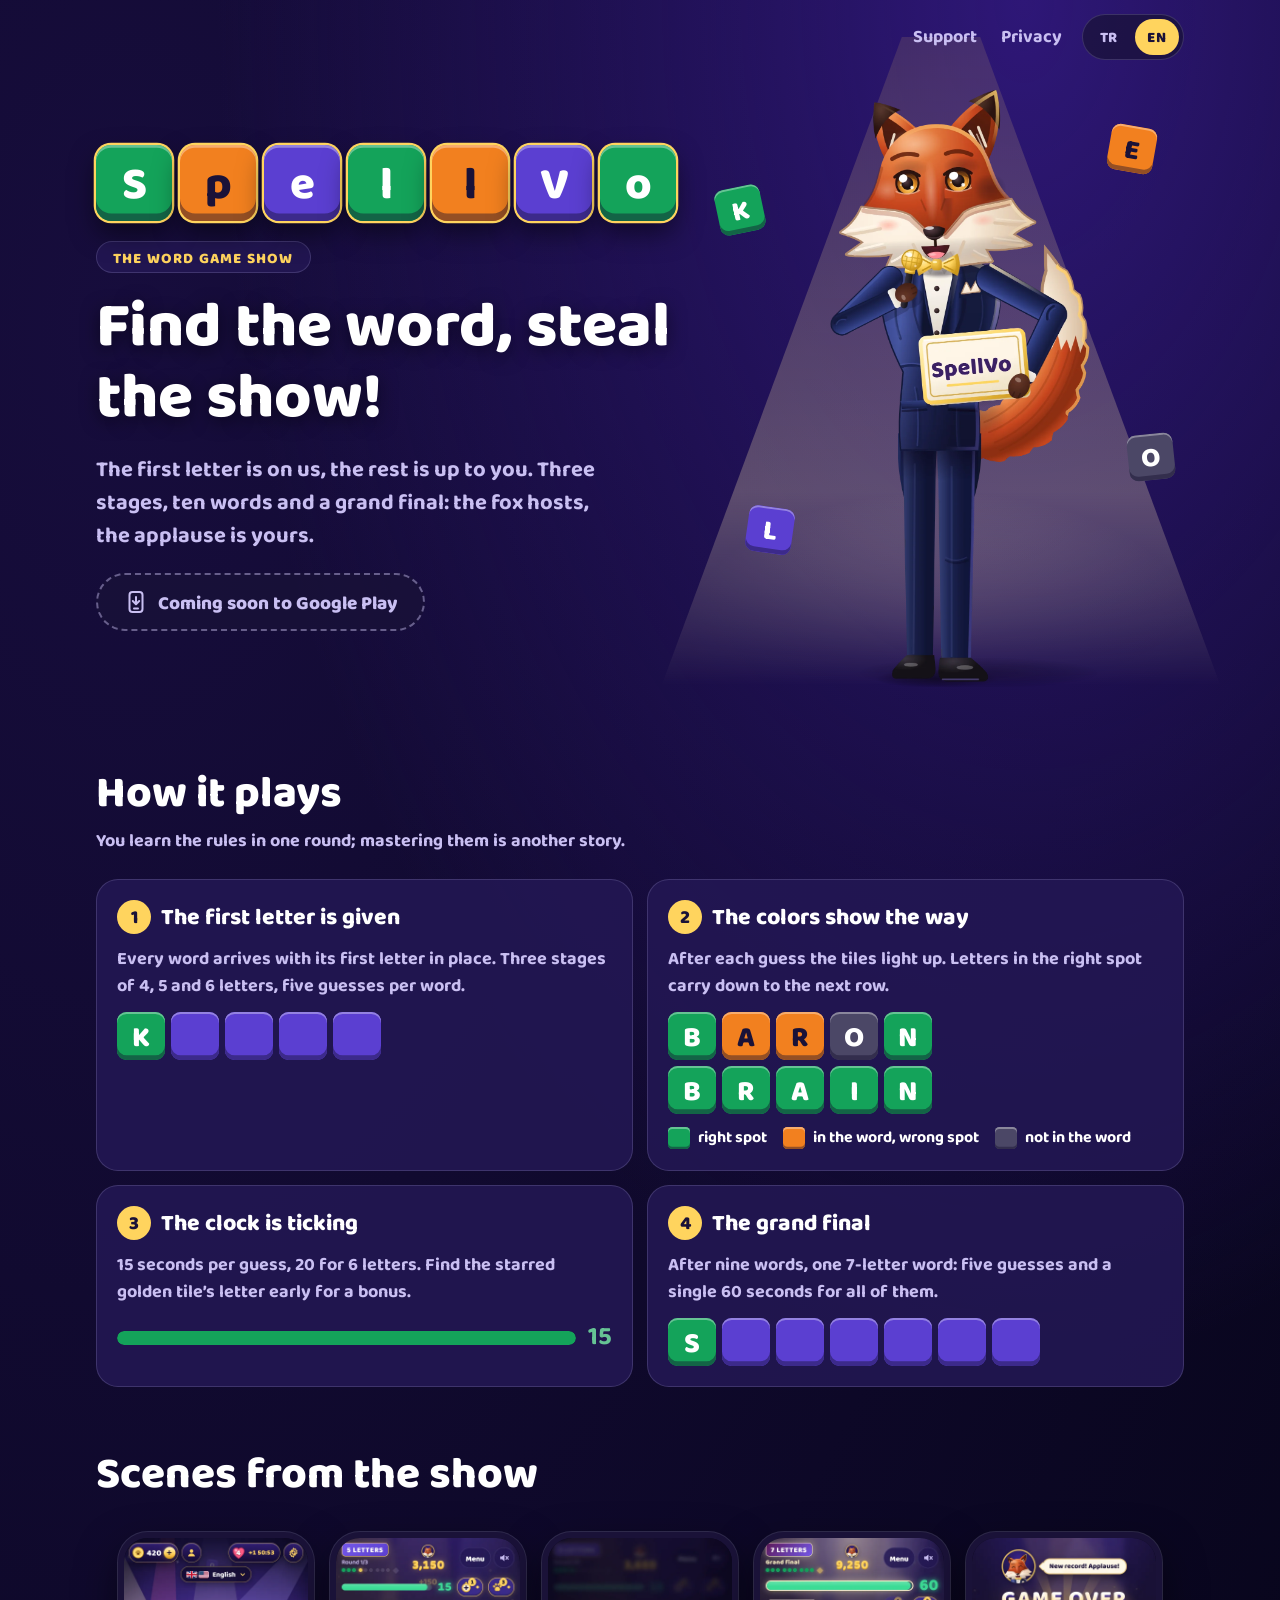
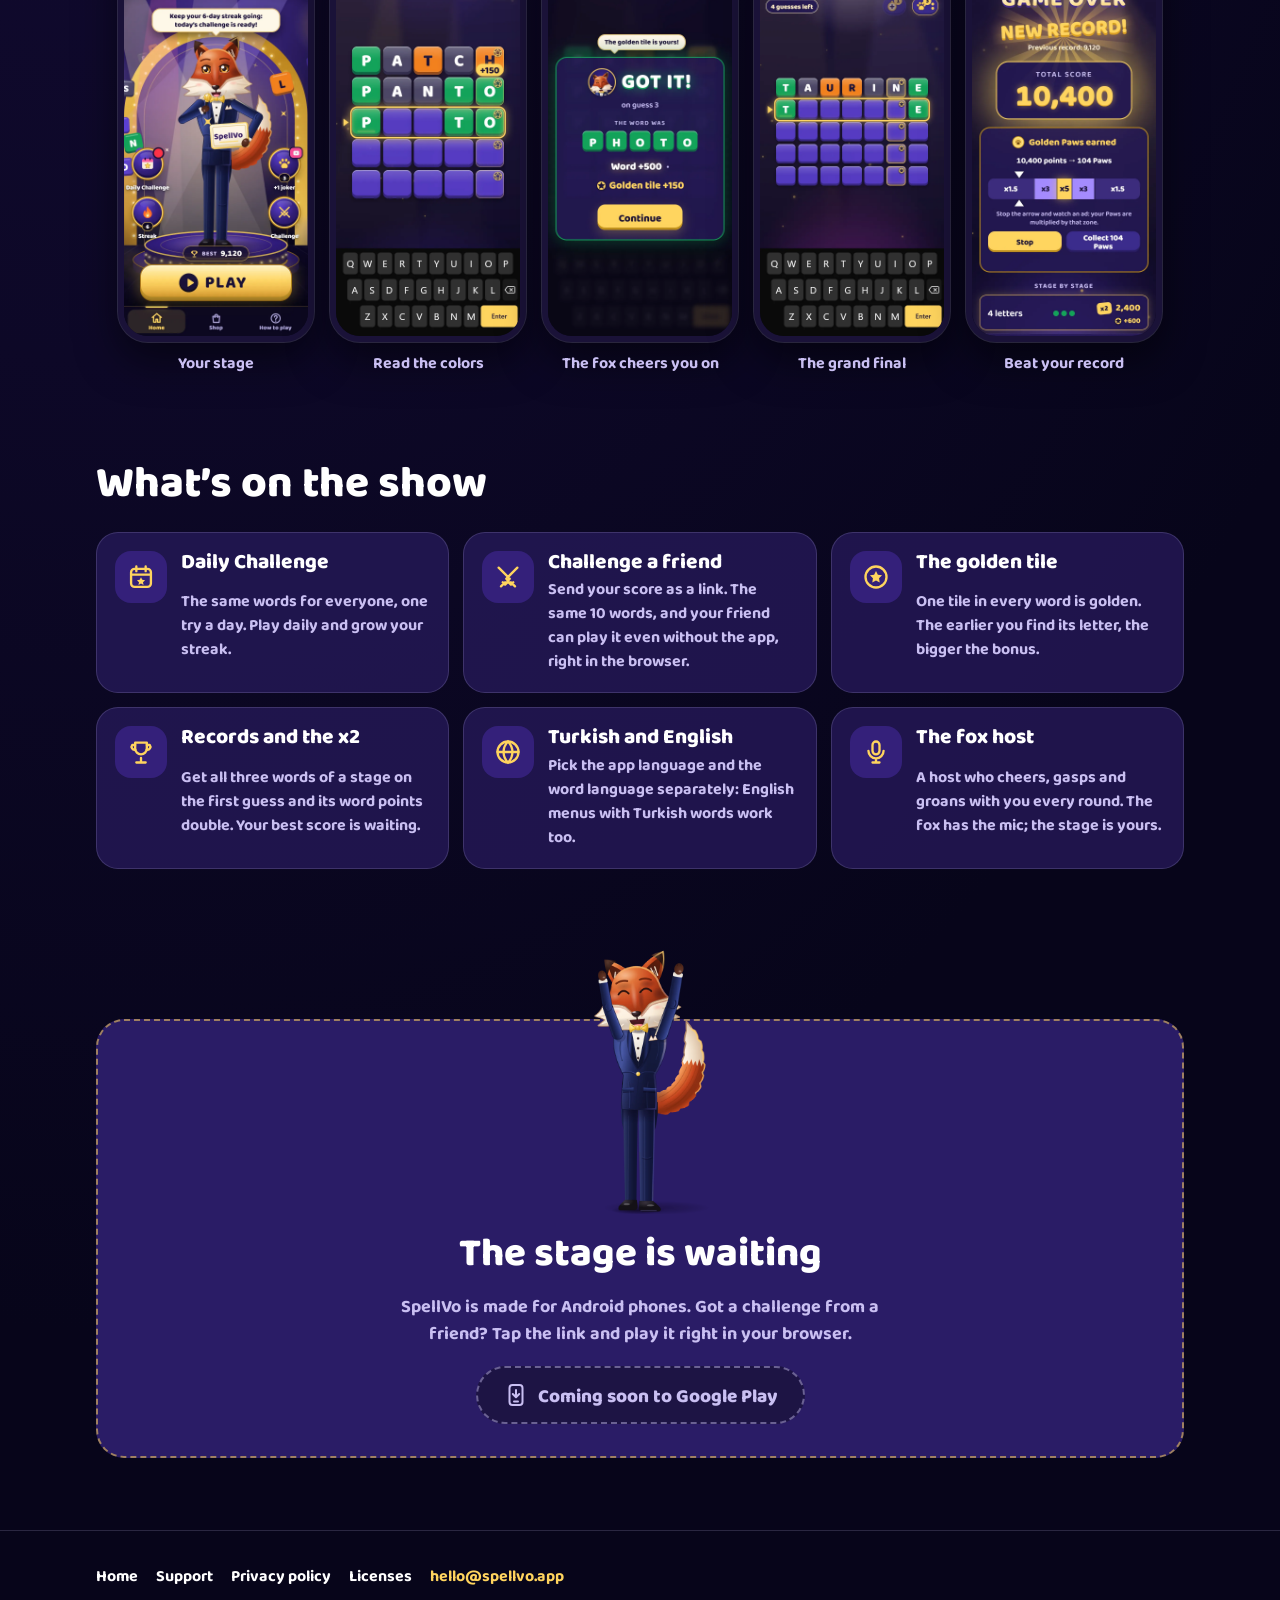
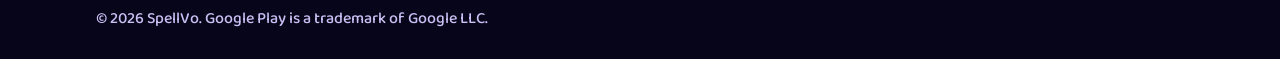
==== c/index.html @ 93fe8fcf "Deploy spellvo.app (source beb77b9)" ====
<!doctype html>
<html lang="tr">
  <head>
    <meta charset="UTF-8" />
    <meta name="viewport" content="width=device-width, initial-scale=1, viewport-fit=cover, interactive-widget=resizes-content" />
    <meta name="theme-color" content="#07051a" />
    <!-- The web challenge (spellvo.app/c/<ui>/#<token>): `vite build --mode challenge`. The site build
         (tools/site/build.mjs) writes one copy per language folder and puts its link preview here. -->
    <meta name="robots" content="noindex" />
    <meta name="description" content="Aynı 10 kelime, aynı süreler. Uygulama gerekmez: bağlantıya dokun, tarayıcında oyna ve skoru geç." />
    <meta property="og:type" content="website" />
    <meta property="og:site_name" content="SpellVo" />
    <meta property="og:url" content="https://spellvo.app/c/" />
    <meta property="og:title" content="Sana meydan okundu! · SpellVo" />
    <meta property="og:description" content="Aynı 10 kelime, aynı süreler. Uygulama gerekmez: bağlantıya dokun, tarayıcında oyna ve skoru geç." />
    <meta property="og:image" content="https://spellvo.app/og/challenge-tr.jpg" />
    <meta property="og:image:type" content="image/jpeg" />
    <meta property="og:image:width" content="1200" />
    <meta property="og:image:height" content="630" />
    <meta property="og:image:alt" content="SpellVo meydan okuma: renkli harf taşlarıyla logo ve duyuru yapan tilki" />
    <meta property="og:locale" content="tr_TR" />
    <meta name="twitter:card" content="summary_large_image" />
    <meta name="twitter:title" content="Sana meydan okundu! · SpellVo" />
    <meta name="twitter:description" content="Aynı 10 kelime, aynı süreler. Uygulama gerekmez: bağlantıya dokun, tarayıcında oyna ve skoru geç." />
    <meta name="twitter:image" content="https://spellvo.app/og/challenge-tr.jpg" />
    <script>
      // A challenge page with no challenge in its address: the landing page says what SpellVo is.
      if (!location.hash.replace('#', '') && !/[?&]c=/.test(location.search)) location.replace('/');
    </script>
    <link rel="icon" type="image/png" sizes="32x32" href="/c/icons/favicon-32.png" />
    <link rel="icon" type="image/png" sizes="16x16" href="/c/icons/favicon-16.png" />
    <link rel="apple-touch-icon" href="/c/icons/apple-touch-icon.png" />
    <title>Sana meydan okundu! · SpellVo</title>
    <!-- First paint, before the bundle: the loading screen's sky (as index.html). -->
    <style>html,body{background:#07051a radial-gradient(130% 75% at 50% 20%,#2e1777 0%,#170d3d 52%,#07051a 100%);height:100%;margin:0}</style>
    <script type="module" crossorigin src="/c/assets/challenge-Ppl1Y42q.js"></script>
    <link rel="stylesheet" crossorigin href="/c/assets/challenge-CqMcreJZ.css">
    <link rel="preload" href="/c/assets/baloo-2-latin-700-normal-CqTg7A15.woff2" as="font" type="font/woff2" crossorigin>
    <link rel="preload" href="/c/assets/baloo-2-latin-800-normal-BbF3Etk1.woff2" as="font" type="font/woff2" crossorigin>
    <link rel="preload" href="/c/assets/baloo-2-latin-ext-700-normal-Mlh7kdab.woff2" as="font" type="font/woff2" crossorigin>
    <link rel="preload" href="/c/assets/baloo-2-latin-ext-800-normal-C_Iwmf1s.woff2" as="font" type="font/woff2" crossorigin>
  </head>
  <body>
    <div id="root"></div>
  </body>
</html>
---- c/assets/challenge-CqMcreJZ.css ----
@font-face{font-family:"Baloo 2";font-style:normal;font-display:swap;font-weight:500;src:url(/c/assets/baloo-2-latin-500-normal-CmLZ27r7.woff2)format("woff2"),url(/c/assets/baloo-2-latin-500-normal-BSdEhq8m.woff)format("woff")}@font-face{font-family:"Baloo 2";font-style:normal;font-display:swap;font-weight:500;src:url(/c/assets/baloo-2-latin-ext-500-normal-Ba7mhTsk.woff2)format("woff2"),url(/c/assets/baloo-2-latin-ext-500-normal-D1XZow3C.woff)format("woff")}@font-face{font-family:"Baloo 2";font-style:normal;font-display:swap;font-weight:600;src:url(/c/assets/baloo-2-latin-600-normal-tIfxVoAe.woff2)format("woff2"),url(/c/assets/baloo-2-latin-600-normal-B4tNaogw.woff)format("woff")}@font-face{font-family:"Baloo 2";font-style:normal;font-display:swap;font-weight:600;src:url(/c/assets/baloo-2-latin-ext-600-normal-DiVeaYrH.woff2)format("woff2"),url(/c/assets/baloo-2-latin-ext-600-normal-CFaB2nBN.woff)format("woff")}@font-face{font-family:"Baloo 2";font-style:normal;font-display:swap;font-weight:700;src:url(/c/assets/baloo-2-latin-700-normal-CqTg7A15.woff2)format("woff2"),url(/c/assets/baloo-2-latin-700-normal-Ld3Zm3l2.woff)format("woff")}@font-face{font-family:"Baloo 2";font-style:normal;font-display:swap;font-weight:700;src:url(/c/assets/baloo-2-latin-ext-700-normal-Mlh7kdab.woff2)format("woff2"),url(/c/assets/baloo-2-latin-ext-700-normal-D6LeXASg.woff)format("woff")}@font-face{font-family:"Baloo 2";font-style:normal;font-display:swap;font-weight:800;src:url(/c/assets/baloo-2-latin-800-normal-BbF3Etk1.woff2)format("woff2"),url(/c/assets/baloo-2-latin-800-normal-B8BXfZF7.woff)format("woff")}@font-face{font-family:"Baloo 2";font-style:normal;font-display:swap;font-weight:800;src:url(/c/assets/baloo-2-latin-ext-800-normal-C_Iwmf1s.woff2)format("woff2"),url(/c/assets/baloo-2-latin-ext-800-normal-D-iCxxqE.woff)format("woff")}:root{--c-bg-0:#0d0920;--c-bg-1:#1a1238;--c-bg-2:#34207a;--c-spot:#ffd45e1f;--c-spot-2:#a48bff1f;--c-floor:#5b3fd159;--c-particle:#ffd45e8c;--c-gold:#ffd45e;--c-gold-deep:#d99a1b;--c-gold-glow:#ffd45e47;--c-gold-glow-strong:#ffd45e99;--c-gold-clear:#ffd45e00;--c-pink:#ff5fa2;--c-pink-glow:#ff5fa28c;--c-lavender:#a48bff;--c-violet:#7558ea;--c-text:#fff;--c-text-muted:#c9bff2;--c-text-dark:#1a1238;--c-panel:#241854db;--c-panel-border:#c9bff22e;--c-overlay:#0a061abd;--c-overlay-strong:#0a061ae6;--c-overlay-light:#0a061a80;--c-tint:#ffffff14;--c-tint-strong:#ffffff1f;--c-hairline:#ffffff47;--c-sheen:#fff3;--c-sheen-clear:#fff0;--c-shine:#fff9;--c-shadow:#00000059;--c-shadow-soft:#00000040;--c-shadow-strong:#00000080;--c-mask:#000;--c-mask-mid:#0009;--tile-empty-bg:#5b3fd1;--tile-empty-edge:#3c2a8b;--tile-empty-hi:#9482e1;--tile-empty-fg:#fff;--tile-typed-bg:#7558ea;--tile-typed-edge:#4b3899;--tile-typed-hi:#a592f1;--tile-typed-ring:#d3c8ff;--tile-correct-bg:#14a35a;--tile-correct-edge:#136446;--tile-correct-hi:#66c394;--tile-correct-fg:#fff;--tile-present-bg:#f2801f;--tile-present-edge:#944f24;--tile-present-hi:#f7ac6d;--tile-present-fg:#1a1238;--tile-absent-bg:#4b4766;--tile-absent-edge:#332e4d;--tile-absent-hi:#8a879c;--tile-absent-fg:#fff;--tile-elim-bg:#d8343b;--tile-elim-edge:#852334;--tile-elim-hi:#e67b80;--tile-elim-fg:#fff;--tile-active-frame:#ffd45e;--tile-active-glow:#ffd45e8c;--golden-coin:#ffd45e;--golden-coin-ring:#1a1238;--golden-coin-hollow:#1a12388c;--golden-star:#1a1238;--golden-ring:#ffd45ed9;--golden-ring-claimed:#ffd45e66;--golden-glow:#ffd45e80;--golden-glow-claimed:#ffd45e38;--golden-flash:#fff3c4f2;--timer-track:#ffffff1f;--timer-ok:#3ddc97;--timer-mid:#ffd45e;--timer-low:#ff4d57;--key-bg:#3b2b8c;--key-bg-hover:#4a38a6;--key-bg-active:#5b47c2;--key-edge:#2a1e63;--key-hi:#6d5cbf;--key-fg:#fff;--key-action-bg:#ffd45e;--key-action-edge:#c2901c;--key-action-hi:#ffe8a8;--key-action-fg:#1a1238;--kb-android-panel:#0a0a0a;--kb-android-key:#303030;--kb-android-key-pressed:#4a4a4a;--kb-android-fn:#1b1b1b;--kb-android-fg:#fff;--kb-android-fg-unused:#ffffff4d;--kb-android-pop:#5a5a5a;--kb-enter:#ffd45e;--kb-enter-pressed:#ffe08a;--kb-enter-fg:#1a1238;--kb-ios-panel:#2b2b2d;--kb-ios-key:#6b6b6e;--kb-ios-key-pressed:#8a8a8e;--kb-ios-fn:#464649;--kb-ios-fg:#fff;--kb-ios-fg-unused:#ffffff4d;--kb-ios-enter:#0a84ff;--kb-ios-enter-pressed:#3d9bff;--kb-ios-enter-fg:#fff;--kb-ios-shadow:#00000073;--btn-primary-bg:#ffd45e;--btn-primary-edge:#c2901c;--btn-primary-fg:#1a1238;--btn-primary-glow:#ffd45e59;--btn-secondary-bg:#3b2b8c;--btn-secondary-bg-hover:#4a38a6;--btn-secondary-edge:#2a1e63;--btn-secondary-fg:#fff;--btn-danger-bg:#d8343b;--btn-danger-edge:#852334;--btn-danger-fg:#fff;--switch-off:#4b4766;--switch-on:#ffd45e;--switch-knob:#fff;--switch-knob-on:#1a1238;--stage-1:#a48bff;--stage-1-edge:#6756a6;--stage-1-fg:#1a1238;--stage-2:#ff5fa2;--stage-2-edge:#9b3c70;--stage-2-fg:#1a1238;--stage-3:#ffd45e;--stage-3-edge:#c2901c;--stage-3-fg:#1a1238;--final:#fff0c2;--final-edge:#c9a24a;--final-fg:#1a1238;--final-glow:#fff0c273;--final-curtain:#5e1a5a;--final-curtain-clear:#5e1a5a00;--daily:#ff5fa2;--daily-edge:#9b3c70;--daily-fg:#1a1238;--daily-glow:#ff5fa259;--daily-face:#3d1856;--daily-face-edge:#230b33;--daily-face-hover:#4b1f69;--daily-paper:#fbeedd;--share-bg-top:#3a2590;--share-bg:#1a1238;--share-bg-bottom:#0d0920;--share-spot:#ffd45e33;--share-spot-clear:#ffd45e00;--share-frame:#ffd45e;--share-panel:#ffffff12;--share-panel-edge:#ffffff29;--share-text:#fff;--share-muted:#c9bff2;--share-gold:#ffd45e;--share-unplayed:#ffffff4d;--share-qr-bg:#fff;--share-qr-fg:#1a1238;--share-challenge:#ffd45e;--share-challenge-fg:#1a1238;--challenge-me:#ffd45e;--challenge-me-fg:#1a1238;--challenge-them:#a48bff;--challenge-them-fg:#1a1238;--challenge-ticket:#2a1c66;--challenge-ticket-edge:#ffd45e8c;--challenge-glow:#ffd45e4d;--challenge-vs:#ff5fa2;--store-bg:#fff8e6;--store-fg:#1a1238;--store-soon-edge:#c9bff273;--web-pill:#1a1238b8;--web-pill-on:#ffd45e;--web-pill-on-fg:#1a1238;--fox-fur-light:#e47a3e;--fox-fur:#c8461f;--fox-fur-dark:#8f2f12;--fox-fur-deep:#5e1d0b;--fox-ear-back:#2a1410;--fox-ear-inner:#3a1a14;--fox-cream:#fbeedd;--fox-cream-shade:#ead6bf;--fox-outline:#b0866a;--fox-iris:#eb9a2c;--fox-iris-dark:#9a5414;--fox-pupil:#1a1012;--fox-shine:#fff;--fox-liner:#2a1410;--fox-mouth:#5a1a2a;--fox-tongue:#ff8a96;--fox-blush:#ff8c7a;--fox-paw:#3e1d14;--fox-suit-light:#34428a;--fox-suit:#222c63;--fox-suit-dark:#141a3d;--fox-suit-edge:#4a5aa8;--fox-lapel:#0f1430;--fox-sheen:#ffffff2e;--fox-trouser-light:#3a4680;--fox-trouser:#1c2350;--fox-trouser-dark:#11163a;--fox-shirt:#f7f2ea;--fox-shirt-shade:#ddd5ca;--fox-shoe:#141116;--fox-shoe-shine:#ffffff40;--fox-gold:#ffd45e;--fox-gold-deep:#c99419;--fox-mic-handle:#2a2630;--fox-rim-warm:#ffcf70;--fox-rim-cool:#b9a7ff;--fox-shade:#0b0618;--fox-highlight:#fff6e8;--fox-iris-light:#ffcf73;--fox-nose-hi:#5a4048;--fox-paw-hi:#6a3a2a;--fox-gold-light:#fff2bf;--fox-shoe-hi:#3a3440;--fox-card:#fdf5e6;--fox-card-edge:#d9c49a;--fox-card-ink:#3b1f66;--fox-fur-hi:#f59a5e;--fox-ear-tip-hi:#5a3a30;--fox-cream-deep:#d9bfa3;--fox-rim:#ffe9b8;--fox-bounce:#8f7bff;--fox-card-shade:#efe2c8;--icon-bg-hi:#3a2590;--icon-bg:#1a1238;--icon-ring:#ffd45ed9;--icon-spot:#ffd45e38;--icon-spot-clear:#ffd45e00;--item-paw:#ffd45e;--item-paw-deep:#c2901c;--item-book:#2f3a85;--item-book-spine:#141a3d;--item-book-pages:#fbeedd;--item-time-face:#fbeedd;--item-time-hand:#1a1238;--item-count-bg:#ffd45e;--item-count-fg:#1a1238;--item-spent:#ffffff59;--life-heart:#ff5c86;--life-heart-deep:#b52a55;--life-heart-shine:#ffffff8c;--life-empty:#ffffff38;--paw-coin:#ffd45e;--paw-coin-hi:#fff1b8;--paw-coin-rim:#c2901c;--paw-coin-print:#6b4310;--paw-zone-low:#3b2d7d;--paw-zone-low-fg:#fff;--paw-zone-mid:#a48bff;--paw-zone-top:#ffd45e;--paw-zone-fg:#1a1238;--paw-zone-edge:#0d09208c;--paw-arrow:#fff;--paw-arrow-edge:#1a1238;--paw-dim:.45;--test-bg:#0b0a12;--test-panel:#1c1a2a;--test-fg:#fff;--test-badge:#ff5fa2;--test-badge-fg:#1a1238;--test-stripe:#ff5fa229;--test-stripe-clear:#ff5fa200;--pip-no-bonus:.4;--load-sky-top:#2e1777;--load-sky:#170d3d;--load-sky-deep:#07051a;--load-haze:#a48bff33;--load-haze-clear:#a48bff00;--load-backlight:#ffd8828c;--load-backlight-clear:#ffd88200;--load-arch:#1f1150;--load-arch-hi:#3b2196;--load-arch-rim:#ffd45e;--load-arch-rim-deep:#b9811a;--load-arch-line:#ffd45e59;--load-bulb:#fff1c4;--load-bulb-glow:#ffd45eb3;--load-bulb-glow-clear:#ffd45e00;--load-beam-gold:#ffecb86b;--load-beam-lavender:#b4a0ff5c;--load-beam-pink:#ff6eaf4d;--load-beam-clear:#fff0;--load-floor-far:#10092d;--load-floor-line:#a48bff29;--load-podium-top:#5534c4;--load-podium-top-deep:#2c1878;--load-podium-side:#2a1868;--load-podium-side-deep:#120a36;--load-podium-rim:#ffd45e;--load-pool:#ffe6a08c;--load-pool-clear:#ffe6a000;--load-sparkle:#fff8dc;--load-sparkle-gold:#ffd45e;--load-bokeh:#b4a0ff38;--load-bokeh-gold:#ffd45e33;--load-bokeh-clear:#b4a0ff00;--load-vignette:#07051ae0;--load-vignette-clear:#07051a00;--load-logo-glow:#ffd45e61;--load-bar-plaque:#110a2e;--load-bar-plaque-hi:#2d1b6e;--load-bar-rim:#ffd45ebf;--load-bar-track:#07041a;--load-bar-fill-hi:#fff3c4;--load-bar-fill:#ffd45e;--load-bar-fill-deep:#e2981d;--load-bar-stripe:#ffffff3d;--load-bar-text:#fff;--load-label:#e6deff;--load-version:#c9bff29e;--load-frame-rim:#ffd45e73;--load-frame-shadow:#000000a6;--load-ambient-dim:#07051a8c;--load-spot:#ffeec457;--lobby-shade-top:#07051ab8;--lobby-shade-clear:#07051a00;--lobby-chip:#110a2ed1;--lobby-chip-hi:#34207ae6;--lobby-chip-rim:#ffd45e8c;--lobby-plaque-hi:#5a3fd0;--lobby-plaque:#34207a;--lobby-plaque-deep:#1a0f4a;--lobby-plaque-rim:#ffd45e;--lobby-plaque-rim-deep:#a8731a;--lobby-plaque-glow:#ffd45e52;--lobby-plaque-press:#07051a59;--lobby-caption:#fff;--lobby-dot:#ff3348;--lobby-dot-glow:#ff3348a6;--lobby-dot-ring:#1a1238;--lobby-timer:#07051adb;--lobby-timer-fg:#ffd45e;--lobby-flame-outer:#ff6a2b;--lobby-flame-mid:#ffa63d;--lobby-flame-core:#fff1b8;--lobby-flame-off:#6f6890;--lobby-ad:#ff4f98;--lobby-ad-fg:#fff;--lobby-bubble:#fff8e9;--lobby-bubble-ink:#1a1238;--lobby-bubble-edge:#e6c37a;--lobby-plate:#110a2edb;--lobby-plate-rim:#ffd45eb3;--lobby-tabbar:#0c0820f0;--lobby-tabbar-rim:#ffd45e52;--lobby-tab:#b3a8de;--lobby-tab-active:#ffd45e;--lobby-tab-active-bg:#ffd45e24;--lobby-gain:#fff3c4;--lobby-lock:#1a1238;--lobby-lock-fg:#ffd45e;--lobby-lock-ring:#ffd45ebf;--lobby-waiting:#ffd45e;--lobby-waiting-fg:#1a1238;--lobby-play-invite:#ffe48c8c;--lobby-play-invite-clear:#ffe48c00;--c-vignette:#0d0920b8;--c-focus:#e6deff;--confetti-1:#ffd45e;--confetti-2:#ff5fa2;--confetti-3:#a48bff;--confetti-4:#14a35a;--confetti-5:#f2801f;--confetti-6:#fff;--confetti-gold-light:#fff3c4;--bubble:var(--lobby-bubble);--bubble-ink:var(--lobby-bubble-ink);--bubble-edge:var(--lobby-bubble-edge);--bubble-soft:#6a5f8c;--bubble-button:#f3e3bd;--bubble-button-hover:#ead39c;--sheet-grip:#ffffff6b;--sheet-grip-active:#ffd45ee6;--timer-paused:#b9b0dd}:root[data-color-mode=cb]{--tile-correct-bg:#f5793a;--tile-correct-edge:#964b33;--tile-correct-hi:#f8a87f;--tile-correct-fg:#1a1238;--tile-present-bg:#58a6f0;--tile-present-edge:#3b659d;--tile-present-hi:#92c5f5;--tile-present-fg:#1a1238;--confetti-4:#f5793a;--confetti-5:#58a6f0}*,:before,:after{box-sizing:border-box}html,body,#root{height:100%;margin:0}body{color:var(--c-text);background:var(--c-bg-0);-webkit-font-smoothing:antialiased;-webkit-tap-highlight-color:transparent;overscroll-behavior:none;font-family:"Baloo 2",system-ui,sans-serif;font-weight:600;overflow:hidden}button{font:inherit;color:inherit}:focus-visible{outline:3px solid var(--c-focus);outline-offset:3px}html[data-native]{touch-action:manipulation;-webkit-user-select:none;user-select:none;-webkit-touch-callout:none}html[data-native] :is(input,textarea,[contenteditable=true]){-webkit-user-select:text;user-select:text;-webkit-touch-callout:default}html[data-native] :is(img,svg,a){-webkit-user-drag:none}html[data-native] *{overscroll-behavior:none}.sr-only{clip:rect(0 0 0 0);white-space:nowrap;border:0;width:1px;height:1px;margin:-1px;padding:0;position:absolute;overflow:hidden}.screen-layer{height:100%;position:relative;overflow-x:clip}html[data-nav] .screen-layer{view-transition-name:screen;background:radial-gradient(120% 70% at 50% 110%, var(--c-bg-2) 0%, transparent 60%), radial-gradient(80% 50% at 50% -10%, var(--c-bg-2) 0%, transparent 70%), linear-gradient(180deg, var(--c-bg-1) 0%, var(--c-bg-0) 100%)}::view-transition-group(screen){animation-duration:.26s}::view-transition-old(screen){mix-blend-mode:normal;animation-duration:.26s;animation-timing-function:cubic-bezier(.25,.8,.25,1);animation-fill-mode:both}::view-transition-new(screen){mix-blend-mode:normal;animation-duration:.26s;animation-timing-function:cubic-bezier(.25,.8,.25,1);animation-fill-mode:both}html[data-nav=forward]::view-transition-old(screen){animation-name:navAway}html[data-nav=forward]::view-transition-new(screen){box-shadow:-14px 0 28px var(--c-shadow-strong);animation-name:navInFromRight}html[data-nav=back]::view-transition-old(screen){z-index:1;box-shadow:-14px 0 28px var(--c-shadow-strong);animation-name:navOutToRight}html[data-nav=back]::view-transition-new(screen){animation-name:navReturn}html[data-nav=fade]::view-transition-old(screen){animation-name:navFadeOut;animation-duration:.2s}html[data-nav=fade]::view-transition-new(screen){animation-name:navFadeIn;animation-duration:.2s}html[data-nav] body:after{content:"";z-index:2147483647;position:fixed;inset:0}html[data-arrive] .decor{display:none}html[data-arrive=flat] [data-screen-layer] *,html[data-arrive=flat] [data-screen-layer] :before,html[data-arrive=flat] [data-screen-layer] :after{box-shadow:none!important;text-shadow:none!important}.decor{animation:.26s ease-out decorIn}@keyframes decorIn{0%{opacity:0}}@media (prefers-reduced-motion:reduce){.decor{animation:none}}@keyframes navFadeOut{to{opacity:0}}@keyframes navFadeIn{0%{opacity:0}}@keyframes navInFromRight{0%{transform:translate(100%)}}@keyframes navOutToRight{to{transform:translate(100%)}}@keyframes navAway{to{opacity:.35;transform:translate(-28%)}}@keyframes navReturn{0%{opacity:.35;transform:translate(-28%)}}.studio{z-index:0;pointer-events:none;background:radial-gradient(120% 70% at 50% 110%, var(--c-bg-2) 0%, transparent 60%), radial-gradient(80% 50% at 50% -10%, var(--c-bg-2) 0%, transparent 70%), linear-gradient(180deg, var(--c-bg-1) 0%, var(--c-bg-0) 100%);position:absolute;inset:0;overflow:hidden}:root:has([data-lobby],[data-loading=loading]) .studio{display:none}.studio__decor{position:absolute;inset:0}.studio__beam{transform-origin:50% 0;width:60vmax;height:140vmax;animation:14s ease-in-out infinite alternate sweep;position:absolute;top:-20%}.studio__light{contain:strict;width:100%;height:100%;position:absolute;inset:0}.studio__beam--l{--from:-28deg;--to:6deg;left:-20vmax}.studio__beam--r{--from:28deg;--to:-6deg;animation-duration:17s;animation-delay:-6s;right:-20vmax}.studio__beam--c{--from:-8deg;--to:8deg;opacity:.7;animation-duration:21s;left:calc(50% - 30vmax)}html[data-perf=low] .studio__beam{transform:rotate(calc((var(--from) + var(--to)) / 2));animation:none}html[data-perf=low] .studio__floor{animation:none}html[data-perf=low] .studio__particle{display:none}@keyframes sweep{0%{transform:rotate(var(--from))}to{transform:rotate(var(--to))}}.studio__floor{background:radial-gradient(50% 50% at 50% 50%, var(--c-floor), transparent 70%);height:60vh;animation:6s ease-in-out infinite floorPulse;position:absolute;bottom:-30vh;left:-10%;right:-10%}@keyframes floorPulse{50%{opacity:.55}}.studio__particle{background:var(--c-particle);width:4px;height:4px;box-shadow:0 0 8px var(--c-particle);border-radius:50%;animation:linear infinite rise;position:absolute;bottom:-10px}@keyframes rise{0%{opacity:0;transform:translateY(0)}10%{opacity:1}to{opacity:0;transform:translateY(-105vh)}}@media (prefers-reduced-motion:reduce){.studio__beam,.studio__floor,.studio__particle{animation:none!important}.studio__particle{display:none}}._fox_4il2f_1{display:block;overflow:visible}._fox_4il2f_1[data-variant=head]{overflow:hidden}._farRim_4il2f_12 [data-rim]{stroke:var(--fox-rim-cool);opacity:.35}._nearRim_4il2f_17 [data-rim]{stroke:var(--fox-rim-warm);opacity:.5}._swap_4il2f_23{transform-box:fill-box;transform-origin:50%;animation:.26s cubic-bezier(.2,.9,.3,1.25) _swap_4il2f_23}@keyframes _swap_4il2f_23{0%{opacity:0;transform:scale(.8)}to{opacity:1;transform:scale(1)}}@media (prefers-reduced-motion:reduce){._swap_4il2f_23{animation:none}}html[data-arrive] ._swap_4il2f_23{animation:none}._button_1y00l_2{--bg:var(--btn-primary-bg);--edge:var(--btn-primary-edge);--fg:var(--btn-primary-fg);background:var(--bg);min-height:56px;color:var(--fg);box-shadow:inset 0 -6px 0 var(--edge), 0 10px 26px var(--c-shadow);cursor:pointer;border:0;border-radius:18px;justify-content:center;align-items:center;gap:10px;padding:8px 26px 2px;font-size:22px;font-weight:800;line-height:1.1;text-decoration:none;transition:transform .12s,background-color .12s;display:inline-flex}._button_1y00l_2:hover{transform:translateY(-2px)scale(1.02)}._button_1y00l_2:active{transform:translateY(3px)scale(.98)}._primary_1y00l_33{box-shadow:inset 0 -6px 0 var(--edge), 0 12px 32px var(--c-gold-glow)}._secondary_1y00l_37{--bg:var(--btn-secondary-bg);--edge:var(--btn-secondary-edge);--fg:var(--btn-secondary-fg)}._secondary_1y00l_37:hover{--bg:var(--btn-secondary-bg-hover)}._danger_1y00l_47{--bg:var(--btn-danger-bg);--edge:var(--btn-danger-edge);--fg:var(--btn-danger-fg)}._text_1y00l_54{min-height:44px;color:var(--c-text-muted);text-underline-offset:3px;cursor:pointer;background:0 0;border:0;border-radius:12px;padding:6px 14px 2px;font-size:16px;font-weight:700;text-decoration:underline}._text_1y00l_54:hover{color:var(--c-text)}._small_1y00l_72{min-height:44px;box-shadow:inset 0 -4px 0 var(--edge);border-radius:14px;padding:5px 14px 1px;font-size:17px}@media (prefers-reduced-motion:reduce){._button_1y00l_2{transition:none}._button_1y00l_2:hover,._button_1y00l_2:active{transform:none}}._grip_nmv9l_1{display:none}@media (pointer:coarse) and (width<=599px){._grip_nmv9l_1{background:var(--sheet-grip);border-radius:3px;flex:none;width:42px;height:5px;margin:-6px auto 8px;transition:background-color .15s;display:block}[data-dragging]>._grip_nmv9l_1{background:var(--sheet-grip-active)}}._flags_1tuls_1{flex:none;gap:3px;display:inline-flex}._flag_1tuls_1{width:calc(var(--flag-h,20px) * 1.5);height:var(--flag-h,20px);outline:1px solid var(--c-hairline);outline-offset:-1px;box-shadow:0 2px 0 var(--c-shadow);object-fit:cover;border-radius:4px;display:block}._fox_y9woo_1{display:block;overflow:visible}._fox_y9woo_1[data-variant=head]{overflow:hidden}._breathe_y9woo_12{transform-box:view-box;transform-origin:100px 240px;animation:3.6s ease-in-out infinite alternate _breathe_y9woo_12}._breatheSubtle_y9woo_19{transform-box:view-box;transform-origin:100px 240px;animation:5.6s ease-in-out infinite alternate _breathe-subtle_y9woo_1}._blink_y9woo_26{transform-box:fill-box;transform-origin:50%;animation:5.2s infinite _blink_y9woo_26}._tail_y9woo_32{transform-box:fill-box;transform-origin:5% 95%;animation:3.2s ease-in-out infinite alternate _sway_y9woo_1}._swap_y9woo_39{animation:.22s ease-out _swap_y9woo_39}@keyframes _breathe_y9woo_12{0%{transform:translateY(0)}to{transform:translateY(-1.2px)}}@keyframes _breathe-subtle_y9woo_1{0%{transform:translateY(0)}to{transform:translateY(-2.4px)}}@keyframes _blink_y9woo_26{0%,94%,to{transform:scaleY(1)}96.5%{transform:scaleY(.08)}}@keyframes _sway_y9woo_1{0%{transform:rotate(-2deg)}to{transform:rotate(2.5deg)}}@keyframes _swap_y9woo_39{0%{opacity:0}to{opacity:1}}@media (prefers-reduced-motion:reduce){._breathe_y9woo_12,._breatheSubtle_y9woo_19,._blink_y9woo_26,._tail_y9woo_32,._swap_y9woo_39{animation:none}}._badge_166md_1{width:var(--badge);height:var(--badge);background:radial-gradient(circle at 50% 30%, var(--icon-bg-hi), var(--icon-bg) 75%);box-shadow:inset 0 0 0 max(1.5px, calc(var(--badge) * .04)) var(--icon-ring), 0 2px 8px var(--c-shadow-soft);border-radius:50%;flex:none;display:inline-block;position:relative;overflow:hidden}._fox_166md_16{width:92%;height:92%;position:absolute;top:10%;left:4%}._shareButton_1cjhs_4{width:100%}._icon_1cjhs_8{flex:none}._backdrop_1cjhs_12{z-index:50;background:var(--c-overlay);-webkit-backdrop-filter:blur(4px);backdrop-filter:blur(4px);justify-content:center;align-items:flex-end;animation:.16s ease-out both _fadeIn_1cjhs_1;display:flex;position:fixed;inset:0}._sheet_1cjhs_24{width:100%;max-height:calc(100dvh - 24px);padding:14px 16px max(16px, env(safe-area-inset-bottom));border:2px solid var(--c-gold);background:var(--c-panel);color:var(--c-text);box-shadow:0 0 40px var(--c-gold-glow), 0 -10px 40px var(--c-shadow-strong);border-bottom:0;border-radius:24px 24px 0 0;flex-direction:column;animation:.28s cubic-bezier(.2,1.2,.4,1) both _sheetUp_1cjhs_1;display:flex;overflow-y:auto}@media (width>=600px){._backdrop_1cjhs_12{align-items:center}._sheet_1cjhs_24{border-bottom:2px solid var(--c-gold);border-radius:24px;width:min(460px,100vw - 32px);padding-bottom:18px;animation:.34s cubic-bezier(.3,1.5,.5,1) both _cardIn_1cjhs_1}}._header_1cjhs_53{justify-content:space-between;align-items:center;gap:12px;display:flex}._title_1cjhs_60{color:var(--c-gold);margin:0;padding-left:4px;font-size:24px;font-weight:800;line-height:1.15}._close_1cjhs_69{border:1px solid var(--c-panel-border);width:44px;height:44px;color:var(--c-text);cursor:pointer;background:0 0;border-radius:50%;flex:none;place-items:center;display:grid}._close_1cjhs_69:hover{background:var(--c-tint)}._close_1cjhs_69:focus-visible,._format_1cjhs_87:focus-visible{outline:3px solid var(--c-focus);outline-offset:2px}._formats_1cjhs_93{background:var(--c-tint);border-radius:16px;grid-template-columns:1fr 1fr;gap:6px;margin-top:12px;padding:5px;display:grid}._format_1cjhs_87{min-height:44px;color:var(--c-text);font:inherit;cursor:pointer;background:0 0;border:0;border-radius:12px;justify-content:center;align-items:center;gap:8px;padding:4px 10px 0;font-size:17px;font-weight:800;display:inline-flex}._format_1cjhs_87[aria-checked=true]{background:var(--btn-primary-bg);color:var(--btn-primary-fg);box-shadow:inset 0 -4px 0 var(--btn-primary-edge)}._formatShape_1cjhs_126{border:2.5px solid;border-radius:4px;width:16px;height:16px;margin-top:-3px}._formatShapeStory_1cjhs_134{width:11px;height:19px}._previewBox_1cjhs_140{flex:none;justify-content:center;align-items:center;height:min(52dvh,440px);margin-top:12px;display:flex}._preview_1cjhs_140{max-width:100%;max-height:100%;box-shadow:0 8px 28px var(--c-shadow-strong);border-radius:14px;display:block}._placeholder_1cjhs_157{aspect-ratio:1;border:2px dashed var(--c-panel-border);max-width:100%;height:100%;color:var(--c-text-muted);text-align:center;border-radius:14px;place-items:center;padding:12px;font-size:16px;font-weight:700;display:grid}._placeholderStory_1cjhs_172{aspect-ratio:9/16}._action_1cjhs_176{margin-top:14px}._action_1cjhs_176:disabled{opacity:.6;cursor:default;transform:none}._status_1cjhs_186{min-height:1.4em;color:var(--c-text-muted);text-align:center;margin:8px 0 0;font-size:15px;font-weight:700}@keyframes _fadeIn_1cjhs_1{0%{opacity:0}}@keyframes _sheetUp_1cjhs_1{0%{transform:translateY(100%)}}@keyframes _cardIn_1cjhs_1{0%{opacity:0;transform:scale(.85)}}@media (prefers-reduced-motion:reduce){._backdrop_1cjhs_12,._sheet_1cjhs_24{animation:none}}._sheet_r4jtd_7{gap:0}._sheetGame_r4jtd_11{color:var(--c-text-muted);margin:8px 0 0;padding-left:4px;font-size:16px;font-weight:700}._fieldLabel_r4jtd_19{margin:14px 0 6px;padding-left:4px;font-size:16px;font-weight:800}._field_r4jtd_19{border:2px solid var(--c-panel-border);background:var(--c-bg-1);width:100%;min-height:50px;color:var(--c-text);font:inherit;border-radius:14px;padding:8px 14px 4px;font-size:20px;font-weight:800}._field_r4jtd_19::placeholder{color:var(--c-text-muted);opacity:.7;font-weight:700}._field_r4jtd_19:focus-visible{border-color:var(--c-gold);box-shadow:0 0 0 4px var(--c-gold-glow);outline:none}._fieldHint_r4jtd_51{color:var(--c-text-muted);margin:6px 0 0;padding-left:4px;font-size:13px;font-weight:700}._previewLabel_r4jtd_59{color:var(--c-text-muted);letter-spacing:.06em;text-transform:uppercase;margin:14px 0 6px;padding-left:4px;font-size:13px;font-weight:800}._ticket_r4jtd_70{border:2px dashed var(--challenge-ticket-edge);background:var(--challenge-ticket);box-shadow:0 0 24px var(--challenge-glow);text-align:left;border-radius:18px;align-items:center;gap:12px;padding:12px 16px 10px 12px;display:flex;position:relative}._ticketFox_r4jtd_83{flex:none}._ticketText_r4jtd_87{flex-direction:column;gap:3px;min-width:0;display:flex}._ticketEyebrow_r4jtd_94{color:var(--c-gold);letter-spacing:.08em;text-transform:uppercase;align-items:center;gap:6px;font-size:13px;font-weight:900;display:inline-flex}._ticketInvite_r4jtd_105{overflow-wrap:anywhere;font-size:18px;line-height:1.2}._ticketWords_r4jtd_111{--flag-h:14px;color:var(--c-text-muted);align-items:center;gap:6px;font-size:14px;font-weight:700;display:inline-flex}._switchRow_r4jtd_122{cursor:pointer;align-items:center;gap:12px;min-height:48px;margin-top:10px;padding:0 4px;font-size:17px;font-weight:800;display:flex}._switchInput_r4jtd_134{opacity:0;pointer-events:none;position:absolute}._switch_r4jtd_122{background:var(--switch-off);width:56px;height:32px;box-shadow:inset 0 -3px 0 var(--c-shadow-soft);border-radius:999px;flex:none;transition:background-color .16s;position:relative}._switch_r4jtd_122:after{content:"";background:var(--switch-knob);width:24px;height:24px;box-shadow:0 2px 6px var(--c-shadow);border-radius:50%;transition:transform .2s cubic-bezier(.3,1.5,.5,1);position:absolute;top:4px;left:4px}._switchInput_r4jtd_134:checked+._switch_r4jtd_122{background:var(--switch-on)}._switchInput_r4jtd_134:checked+._switch_r4jtd_122:after{background:var(--switch-knob-on);transform:translate(24px)}._switchInput_r4jtd_134:focus-visible+._switch_r4jtd_122{outline:3px solid var(--c-focus);outline-offset:2px}._needGame_r4jtd_178{text-align:left;align-items:center;gap:14px;margin-top:12px;display:flex}._needGameBody_r4jtd_186{color:var(--c-text-muted);margin:0;font-size:17px;font-weight:700}._screen_r4jtd_195{z-index:1;min-height:100dvh;padding:max(20px, env(safe-area-inset-top)) 16px max(20px, env(safe-area-inset-bottom));text-align:center;flex-direction:column;justify-content:safe center;align-items:center;gap:10px;display:flex;position:relative}._stage_r4jtd_208{place-items:center;display:grid;position:relative}._spot_r4jtd_214{background:radial-gradient(closest-side, var(--challenge-glow), transparent);pointer-events:none;animation:3.2s ease-in-out infinite _spotPulse_r4jtd_1;position:absolute;inset:-30% -40%}._hostFull_r4jtd_222{display:none}._hostBadge_r4jtd_226{animation:.52s cubic-bezier(.3,1.5,.5,1) both _hostIn_r4jtd_1;position:relative}@media (height>=760px){._hostBadge_r4jtd_226{display:none}._hostFull_r4jtd_222{aspect-ratio:244/432;height:min(230px,21dvh);animation:.52s cubic-bezier(.3,1.5,.5,1) both _hostIn_r4jtd_1;display:block;position:relative}._hostFull_r4jtd_222 svg{width:100%;height:100%}}@media (width>=960px) and (height>=600px){._stage_r4jtd_208{position:absolute;top:50%;left:calc(50% - 480px);transform:translateY(-50%)}._hostBadge_r4jtd_226{display:none}._hostFull_r4jtd_222{aspect-ratio:244/432;height:min(420px,60dvh);animation:.52s cubic-bezier(.3,1.5,.5,1) both _hostIn_r4jtd_1;display:block;position:relative}._hostFull_r4jtd_222 svg{width:100%;height:100%}}._eyebrow_r4jtd_273{background:var(--challenge-me);color:var(--challenge-me-fg);letter-spacing:.1em;text-transform:uppercase;box-shadow:inset 0 -3px 0 var(--btn-primary-edge), 0 0 20px var(--challenge-glow);border-radius:999px;align-items:center;gap:8px;padding:5px 14px 3px;font-size:15px;font-weight:900;display:inline-flex}._invite_r4jtd_288{overflow-wrap:anywhere;max-width:22ch;margin:2px 0 0;font-size:clamp(24px,6.4vw,34px);font-weight:800;line-height:1.15}._target_r4jtd_298{background:var(--challenge-them);min-width:200px;color:var(--challenge-them-fg);box-shadow:inset 0 -7px 0 var(--tile-empty-edge), 0 12px 30px var(--c-shadow);border-radius:20px;flex-direction:column;align-items:center;padding:8px 26px 6px;animation:.6s cubic-bezier(.3,1.5,.5,1) .16s both _plateIn_r4jtd_1;display:flex}._targetName_r4jtd_313{text-overflow:ellipsis;white-space:nowrap;max-width:18ch;font-size:15px;font-weight:800;overflow:hidden}._targetScore_r4jtd_322{font-variant-numeric:tabular-nums;font-size:48px;font-weight:800;line-height:1}._wordsPill_r4jtd_329{border:1px solid var(--c-panel-border);background:var(--c-panel);border-radius:999px;align-items:center;gap:8px;margin:2px 0 0;padding:6px 14px 4px;font-size:16px;font-weight:800;display:inline-flex}._rules_r4jtd_342,._note_r4jtd_343,._once_r4jtd_344{max-width:38ch;color:var(--c-text-muted);margin:0;font-size:15px;font-weight:700}._note_r4jtd_343{color:var(--c-gold)}._once_r4jtd_344{font-size:13px}._actions_r4jtd_360{flex-direction:column;gap:10px;width:min(340px,100%);margin-top:6px;display:flex}._wide_r4jtd_368{width:100%}._accept_r4jtd_372{min-height:66px;font-size:30px}._accept_r4jtd_372:disabled{opacity:.7;cursor:default;font-size:20px;transform:none}._errorFox_r4jtd_384{margin-bottom:4px}._errorTitle_r4jtd_388{margin:0;font-size:28px;font-weight:800}._errorBody_r4jtd_394{max-width:36ch;color:var(--c-text-muted);margin:0 0 10px}._errorBody_r4jtd_394+._wide_r4jtd_368{width:min(340px,100%)}@media (height<=700px){._screen_r4jtd_195{gap:7px}._hostBadge_r4jtd_226{--badge:76px!important}._invite_r4jtd_288{font-size:23px}._targetScore_r4jtd_322{font-size:38px}._rules_r4jtd_342,._note_r4jtd_343{font-size:14px}._actions_r4jtd_360{gap:8px;margin-top:2px}._accept_r4jtd_372{min-height:58px;font-size:26px}._actions_r4jtd_360 ._wide_r4jtd_368:not(._accept_r4jtd_372){min-height:48px}}._versus_r4jtd_437{flex-direction:column;align-items:center;gap:10px;width:min(440px,100%);display:flex}._verdict_r4jtd_445{flex-direction:column;gap:2px;margin:0;display:flex}._verdictTitle_r4jtd_452{color:var(--c-gold);font-size:30px;line-height:1.1}[data-challenge-result=lost] ._verdictTitle_r4jtd_452{color:var(--c-text)}._verdictSub_r4jtd_462{color:var(--c-text-muted);overflow-wrap:anywhere;font-size:16px;font-weight:700}._plates_r4jtd_469{grid-template-columns:1fr auto 1fr;align-items:center;gap:8px;width:100%;display:grid}._plate_r4jtd_469{border:2px solid #0000;border-radius:18px;flex-direction:column;align-items:center;min-width:0;padding:8px 8px 6px;animation:.6s cubic-bezier(.3,1.5,.5,1) both _plateIn_r4jtd_1;display:flex;transform:scale(.94)}._plateMe_r4jtd_489{background:var(--challenge-me);color:var(--challenge-me-fg);box-shadow:inset 0 -6px 0 var(--btn-primary-edge)}._plateThem_r4jtd_495{background:var(--challenge-them);color:var(--challenge-them-fg);box-shadow:inset 0 -6px 0 var(--tile-empty-edge);animation-delay:.12s}._plate_r4jtd_469:not(._plateLead_r4jtd_503){background:var(--c-panel);box-shadow:none;border-color:currentColor}._plateMe_r4jtd_489:not(._plateLead_r4jtd_503){color:var(--challenge-me)}._plateThem_r4jtd_495:not(._plateLead_r4jtd_503){color:var(--challenge-them)}._plateLead_r4jtd_503{transform:none}._plateMe_r4jtd_489._plateLead_r4jtd_503{box-shadow:inset 0 -6px 0 var(--btn-primary-edge), 0 0 26px var(--challenge-glow)}._plateName_r4jtd_528{text-overflow:ellipsis;white-space:nowrap;max-width:100%;font-size:14px;font-weight:800;overflow:hidden}._plateScore_r4jtd_537{font-variant-numeric:tabular-nums;font-size:clamp(26px,8vw,36px);line-height:1.05}._vs_r4jtd_543{background:var(--challenge-vs);width:44px;height:44px;color:var(--c-text-dark);text-transform:uppercase;box-shadow:0 0 18px var(--c-pink-glow);border-radius:50%;place-items:center;padding-top:3px;font-size:17px;font-weight:900;display:grid}._playedBefore_r4jtd_558{color:var(--c-text-muted);margin:0;font-size:14px;font-weight:700}._rematchHint_r4jtd_565{color:var(--c-text-muted);text-align:center;margin:-4px 0 0;font-size:14px;font-weight:700}._slotRow_r4jtd_576{flex-wrap:wrap;gap:10px;width:100%;display:flex}._slotRow_r4jtd_576>*{flex:1 1 0;min-width:max-content}._slotButton_r4jtd_589{padding-left:12px;padding-right:12px}@keyframes _plateIn_r4jtd_1{0%{opacity:0;transform:translateY(12px)scale(.8)}}@keyframes _hostIn_r4jtd_1{0%{opacity:0;transform:translateY(-24px)scale(.9)}}@keyframes _spotPulse_r4jtd_1{0%,to{opacity:.75}50%{opacity:1}}@media (prefers-reduced-motion:reduce){._spot_r4jtd_214,._hostBadge_r4jtd_226,._hostFull_r4jtd_222,._target_r4jtd_298,._plate_r4jtd_469,._switch_r4jtd_122,._switch_r4jtd_122:after{transition:none;animation:none}}._canvas_14m37_1{z-index:50;pointer-events:none;width:100%;height:100%;position:fixed;inset:0}._backdrop_cs3gq_2{z-index:0;pointer-events:none;position:absolute;inset:0;overflow:hidden}._drift_cs3gq_11{position:absolute;inset:0}._tile_cs3gq_16{--bg:var(--tile-empty-bg);--edge:var(--tile-empty-edge);--hi:var(--tile-empty-hi);--fg:var(--tile-empty-fg);left:var(--x);width:var(--size);height:var(--size);padding-top:calc(var(--size) * .08);border-radius:var(--radius,calc(var(--size) * .18));background:var(--bg);color:var(--fg);font-size:calc(var(--size) * .6);box-shadow:inset 0 calc(var(--size) * -.1) 0 var(--edge), inset 0 max(2px, calc(var(--size) * .035)) 0 var(--hi);opacity:var(--alpha);filter:blur(var(--blur));will-change:transform;animation:_drift_cs3gq_11 var(--dur) linear var(--delay) infinite;place-items:center;font-weight:800;line-height:1;display:grid;position:absolute;top:100%}._green_cs3gq_44{--bg:var(--tile-correct-bg);--edge:var(--tile-correct-edge);--hi:var(--tile-correct-hi);--fg:var(--tile-correct-fg)}._orange_cs3gq_51{--bg:var(--tile-present-bg);--edge:var(--tile-present-edge);--hi:var(--tile-present-hi);--fg:var(--tile-present-fg)}:root[data-color-mode=cb] ._orange_cs3gq_51{--radius:50%}._gray_cs3gq_63{--bg:var(--tile-absent-bg);--edge:var(--tile-absent-edge);--hi:var(--tile-absent-hi);--fg:var(--tile-absent-fg)}._vignette_cs3gq_71{background:radial-gradient(ellipse min(560px, 90vw) 75% at 50% 50%, var(--c-vignette) 0%, transparent 100%);position:absolute;inset:0}@keyframes _drift_cs3gq_11{0%{transform:translateY(0) rotate(var(--rot))}to{transform:translateY(calc(-100vh - 140%)) rotate(calc(var(--rot) * -1))}}@media (prefers-reduced-motion:reduce){._tile_cs3gq_16{top:var(--y);transform:rotate(var(--rot));animation:none}}._root_jbskt_8{z-index:80;background:var(--load-sky-deep);place-items:center;display:grid;position:fixed;inset:0;overflow:hidden}._ambient_jbskt_20{background:radial-gradient(55% 60% at 50% 18%, var(--load-sky-top) 0%, var(--load-haze-clear) 70%), radial-gradient(90% 60% at 50% 110%, var(--load-sky) 0%, var(--load-haze-clear) 70%), radial-gradient(40% 18% at 50% 96%, var(--load-pool) 0%, var(--load-pool-clear) 100%), var(--load-sky-deep);display:none;position:absolute;inset:0}._ambientBeamL_jbskt_33,._ambientBeamR_jbskt_34{background:linear-gradient(to bottom, var(--load-beam-lavender), var(--load-beam-clear) 75%);filter:blur(26px);opacity:.85;transform-origin:50% 0;width:34vmax;height:140%;animation:11s ease-in-out infinite alternate _ambientSweep_jbskt_1;position:absolute;top:-20%}._ambientBeamL_jbskt_33{left:8%;transform:rotate(-24deg)}._ambientBeamR_jbskt_34{background:linear-gradient(to bottom, var(--load-beam-gold), var(--load-beam-clear) 75%);animation-direction:alternate-reverse;animation-delay:-5s;right:8%;transform:rotate(24deg)}@keyframes _ambientSweep_jbskt_1{0%{rotate:-6deg}to{rotate:6deg}}._stage_jbskt_70{background:radial-gradient(130% 75% at 50% 20%, var(--load-sky-top) 0%, var(--load-sky) 52%, var(--load-sky-deep) 100%);width:100%;height:100%;transition:transform .52s cubic-bezier(.4,0,.2,1);position:relative;overflow:hidden;container-type:size}@media (width>=600px) and (aspect-ratio>=3/4){._ambient_jbskt_20{display:block}._stage_jbskt_70{aspect-ratio:9/19.5;width:auto;min-width:360px;height:min(100dvh - 56px,920px);box-shadow:0 0 0 1.5px var(--load-frame-rim), 0 0 70px var(--load-logo-glow), 0 40px 90px var(--load-frame-shadow);border-radius:34px}}._layer_jbskt_102{pointer-events:none;will-change:transform;width:calc(100% + 48px);height:calc(100% + 48px);position:absolute;inset:-24px}html[data-arrive=flat] ._layer_jbskt_102{will-change:auto}._decor_jbskt_118{position:absolute;inset:0}._art_jbskt_125{width:100%;height:100%;position:absolute;inset:0;overflow:hidden}._moving_jbskt_135{left:calc(var(--x) * var(--su));top:calc(var(--y) * var(--su));width:calc(var(--w) * var(--su));height:calc(var(--h) * var(--su));contain:strict;position:absolute;overflow:hidden}._beams_jbskt_147{opacity:.9}._defs_jbskt_153{width:0;height:0;position:absolute;overflow:hidden}._vignette_jbskt_160{pointer-events:none;background:radial-gradient(ellipse 90% 70% at 50% 44%, var(--load-vignette-clear) 58%, var(--load-vignette) 100%), linear-gradient(to top, var(--load-vignette) 0%, var(--load-vignette-clear) 24%);position:absolute;inset:0}._float_jbskt_171{animation:ease-in-out infinite alternate _float_jbskt_171}@keyframes _float_jbskt_171{0%{transform:translateY(7px)rotate(-4deg)}to{transform:translateY(-9px)rotate(4deg)}}._sweep_jbskt_185{transform:rotate(var(--angle));transform-origin:50% 0;animation:ease-in-out infinite alternate _sweep_jbskt_185}@keyframes _sweep_jbskt_185{0%{transform:rotate(calc(var(--angle) - var(--sweep)))}to{transform:rotate(calc(var(--angle) + var(--sweep)))}}._bulb_jbskt_200{animation:1.15s ease-in-out infinite _bulb_jbskt_200}._bulbLight_jbskt_205{left:calc(var(--bx) * var(--su));top:calc(var(--by) * var(--su));width:calc(var(--d) * var(--su));height:calc(var(--d) * var(--su));background:radial-gradient(closest-side, var(--load-bulb) calc(var(--core) - 4%), var(--load-bulb-glow-clear) var(--core)), radial-gradient(closest-side, var(--load-bulb-glow), var(--load-bulb-glow-clear));border-radius:50%;position:absolute}._sparkle_jbskt_218{display:block}@keyframes _bulb_jbskt_200{0%,to{opacity:.32}50%{opacity:1}}._backlight_jbskt_232{animation:5.2s ease-in-out infinite _backlight_jbskt_232}@keyframes _backlight_jbskt_232{0%,to{opacity:.78;transform:scale(.96)}50%{opacity:1;transform:scale(1.04)}}._pool_jbskt_248{animation:3.6s ease-in-out infinite alternate _pool_jbskt_248}._poolSlow_jbskt_252{animation:5.1s ease-in-out infinite alternate-reverse _pool_jbskt_248}@keyframes _pool_jbskt_248{0%{opacity:.65}to{opacity:1}}._spot_jbskt_266{animation:4.6s ease-in-out infinite _spot_jbskt_266}@keyframes _spot_jbskt_266{0%,to{opacity:.82}50%{opacity:1}}._drift_jbskt_280{animation:9s ease-in-out infinite alternate _drift_jbskt_280}@keyframes _drift_jbskt_280{0%{transform:translate(-6px,8px)scale(.94)}to{transform:translate(8px,-10px)scale(1.06)}}._twinkle_jbskt_293{animation:ease-in-out infinite _twinkle_jbskt_293}@keyframes _twinkle_jbskt_293{0%,to{opacity:0;transform:scale(.2)rotate(0)}50%{opacity:1;transform:scale(1)rotate(45deg)}}._top_jbskt_311{top:max(4.5cqh, calc(env(safe-area-inset-top) + 12px));pointer-events:none;justify-content:center;display:flex;position:absolute;left:0;right:0}._logo_jbskt_321{--lt:min(11.4cqw, 7.2cqh);align-items:center;gap:calc(var(--lt) * .14);flex-direction:column;margin:0;display:flex;position:relative}._logoGlow_jbskt_331{z-index:-1;background:radial-gradient(closest-side, var(--load-logo-glow), var(--c-gold-clear));animation:4s ease-in-out infinite _glow_jbskt_1;position:absolute;inset:-55% -18%}@keyframes _glow_jbskt_1{0%,to{opacity:.7}50%{opacity:1}}._logoWord_jbskt_349{gap:calc(var(--lt) * .1);display:flex}._logoTile_jbskt_354{--bg:var(--tile-empty-bg);--edge:var(--tile-empty-edge);--hi:var(--tile-empty-hi);--fg:var(--tile-empty-fg);width:var(--lt);height:var(--lt);border-radius:var(--radius,calc(var(--lt) * .2));background:var(--bg);color:var(--fg);font-size:calc(var(--lt) * .69);box-shadow:inset 0 calc(var(--lt) * -.1) 0 var(--edge), inset 0 max(2px, calc(var(--lt) * .035)) 0 var(--hi), 0 0 0 max(1.5px, calc(var(--lt) * .03)) var(--load-arch-rim), 0 calc(var(--lt) * .16) calc(var(--lt) * .34) var(--c-shadow-strong);animation:.76s cubic-bezier(.3,1.6,.5,1) both _logoDrop_jbskt_1,3.4s ease-in-out infinite _logoBob_jbskt_1;animation-delay:calc(var(--i) * 70ms + .12s), calc(var(--i) * .14s + 1.1s);place-items:center;padding-top:.12em;font-weight:800;line-height:1;display:grid;position:relative;overflow:hidden}._logoTile_jbskt_354:after{content:"";background:linear-gradient(105deg, var(--c-sheen-clear) 30%, var(--c-shine) 50%, var(--c-sheen-clear) 70%);animation:4.2s ease-in-out infinite _shine_jbskt_1;animation-delay:calc(var(--i) * 90ms + 1.3s);position:absolute;inset:0;transform:translate(-130%)}._c0_jbskt_394{--bg:var(--tile-correct-bg);--edge:var(--tile-correct-edge);--hi:var(--tile-correct-hi);--fg:var(--tile-correct-fg)}._c1_jbskt_401{--bg:var(--tile-present-bg);--edge:var(--tile-present-edge);--hi:var(--tile-present-hi);--fg:var(--tile-present-fg)}:root[data-color-mode=cb] ._c1_jbskt_401{--radius:50%}@keyframes _logoDrop_jbskt_1{0%{opacity:0;transform:translateY(-70px)rotate(-18deg)scale(.4)}}@keyframes _logoBob_jbskt_1{50%{transform:translateY(-5px)}}@keyframes _shine_jbskt_1{0%{transform:translate(-130%)}35%,to{transform:translate(130%)}}._bottom_jbskt_438{left:0;right:0;bottom:max(5.5cqh, calc(env(safe-area-inset-bottom) + 18px));flex-direction:column;align-items:center;gap:8px;display:flex;position:absolute}._label_jbskt_449{color:var(--load-label);letter-spacing:.02em;text-shadow:0 2px 6px var(--c-shadow-strong);margin:0;font-size:clamp(13px,3.9cqw,17px);font-weight:700}._bar_jbskt_458{background:linear-gradient(to bottom, var(--load-bar-plaque-hi), var(--load-bar-plaque));width:min(80cqw,340px);box-shadow:0 0 0 2px var(--load-bar-rim), inset 0 2px 0 var(--c-sheen), 0 10px 26px var(--c-shadow-strong);border-radius:999px;align-items:center;gap:10px;padding:7px 12px 7px 8px;display:flex}._track_jbskt_472{background:var(--load-bar-track);height:clamp(14px,4.2cqw,18px);box-shadow:inset 0 2px 4px var(--c-shadow-strong);border-radius:999px;flex:1;position:relative;overflow:hidden}._fill_jbskt_482{height:100%;width:calc(var(--p,0) * 100%);border-radius:inherit;background:linear-gradient(to bottom, var(--load-bar-fill-hi) 0%, var(--load-bar-fill) 45%, var(--load-bar-fill-deep) 100%);min-width:clamp(14px,4.2cqw,18px);box-shadow:0 0 12px var(--c-gold-glow-strong);transition:width .28s ease-out;position:relative;overflow:hidden}._stripes_jbskt_494{background:repeating-linear-gradient(-45deg, var(--load-bar-stripe) 0 7px, var(--c-sheen-clear) 7px 14px);background-size:20px 20px;animation:.7s linear infinite _stripes_jbskt_494;position:absolute;inset:0 0 0 -20px}@keyframes _stripes_jbskt_494{to{transform:translate(20px)}}._gloss_jbskt_512{background:var(--c-sheen);border-radius:999px;height:32%;position:absolute;top:2px;left:8px;right:8px}._pct_jbskt_522{min-width:3.4em;color:var(--load-bar-text);font-variant-numeric:tabular-nums;text-align:right;font-size:clamp(15px,4.5cqw,19px);font-weight:800;line-height:1}._version_jbskt_532{right:14px;bottom:max(8px, calc(env(safe-area-inset-bottom) + 4px));color:var(--load-version);letter-spacing:.04em;font-size:11px;font-weight:600;position:absolute}._label_jbskt_449,._pct_jbskt_522,._version_jbskt_532{transition:opacity .24s ease-out}._waiting_jbskt_550 ._logoTile_jbskt_354{opacity:0;animation:none}._waiting_jbskt_550 ._label_jbskt_449,._waiting_jbskt_550 ._pct_jbskt_522,._waiting_jbskt_550 ._version_jbskt_532{opacity:0}._leaving_jbskt_563{pointer-events:none;animation:.52s ease-in both _leave_jbskt_1}._leaving_jbskt_563 ._stage_jbskt_70{transform:scale(1.05)}._leaving_jbskt_563 ._layer_jbskt_102 *,._leaving_jbskt_563 ._logoTile_jbskt_354,._leaving_jbskt_563 ._logoTile_jbskt_354:after,._leaving_jbskt_563 ._ambient_jbskt_20 *{animation-play-state:paused}._leaving_jbskt_563 ._layer_jbskt_102{will-change:auto}._leaving_jbskt_563 ._fill_jbskt_482{transition-duration:.11s}@keyframes _leave_jbskt_1{to{opacity:0}}._still_jbskt_597 ._stage_jbskt_70{transition:none}._still_jbskt_597._leaving_jbskt_563{animation-duration:.2s}._still_jbskt_597._leaving_jbskt_563 ._stage_jbskt_70{transform:none}._still_jbskt_597 ._ambientBeamL_jbskt_33,._still_jbskt_597 ._ambientBeamR_jbskt_34,._still_jbskt_597 ._logoGlow_jbskt_331,._still_jbskt_597 ._logoTile_jbskt_354,._still_jbskt_597 ._logoTile_jbskt_354:after,._still_jbskt_597 ._stripes_jbskt_494{animation:none}@media (prefers-reduced-motion:reduce){._ambientBeamL_jbskt_33,._ambientBeamR_jbskt_34,._logoGlow_jbskt_331,._logoTile_jbskt_354,._logoTile_jbskt_354:after,._stripes_jbskt_494,._float_jbskt_171,._sweep_jbskt_185,._bulb_jbskt_200,._backlight_jbskt_232,._pool_jbskt_248,._poolSlow_jbskt_252,._drift_jbskt_280,._twinkle_jbskt_293,._spot_jbskt_266{animation:none}}._paw_y2b3x_1,._heart_y2b3x_3,._book_y2b3x_5,._coin_y2b3x_7,._watch_y2b3x_9,._calendar_y2b3x_11{flex:none;display:block}._pawFill_y2b3x_21{fill:var(--item-paw);stroke:var(--item-paw-deep);stroke-width:.6px}._cover_y2b3x_33{fill:var(--item-book)}._spine_y2b3x_41{fill:var(--item-book-spine)}._heartFill_y2b3x_49{fill:var(--life-heart);stroke:var(--life-heart-deep);stroke-width:1.2px}._heartShine_y2b3x_61{fill:var(--life-heart-shine)}._heartEmpty_y2b3x_69 ._heartFill_y2b3x_49{fill:var(--life-empty);stroke:var(--life-empty)}._heartEmpty_y2b3x_69 ._heartShine_y2b3x_61{display:none}._pages_y2b3x_87{fill:var(--item-book-pages)}._coinFace_y2b3x_95{fill:var(--paw-coin);stroke:var(--paw-coin-rim);stroke-width:1.2px}._coinInner_y2b3x_107{fill:none;stroke:var(--paw-coin-hi);stroke-width:.9px}._coinPrint_y2b3x_119{fill:var(--paw-coin-print)}._watchBody_y2b3x_127{fill:var(--item-paw);stroke:var(--item-paw-deep);stroke-width:.8px}._watchFace_y2b3x_139{fill:var(--item-time-face)}._watchMark_y2b3x_147{fill:none;stroke:var(--item-time-hand);stroke-width:2.4px;stroke-linecap:round}._calendarPage_y2b3x_161{fill:var(--daily-paper)}._calendarHead_y2b3x_169{fill:var(--daily)}._calendarRing_y2b3x_177{fill:var(--daily-face-edge)}._calendarStar_y2b3x_185{fill:var(--paw-coin);stroke:var(--paw-coin-rim);stroke-width:.7px;stroke-linejoin:round}._panel_1sd3q_3{border:2px solid var(--paw-coin-rim);background:var(--c-panel);border-radius:22px;flex-direction:column;align-items:center;gap:10px;width:min(420px,100%);padding:14px 16px 10px;display:flex}._animated_1sd3q_27{animation:.5s ease-out .4s both _panelIn_1sd3q_1}._title_1sd3q_35{color:var(--c-gold);align-items:center;gap:8px;margin:0;font-size:20px;font-weight:800;display:flex}._base_1sd3q_55{color:var(--c-text);font-variant-numeric:tabular-nums;margin:0;font-size:17px;font-weight:700}._bar_1sd3q_73{--pos:0;width:100%;height:44px;box-shadow:inset 0 0 0 2px var(--paw-zone-edge);border-radius:12px;margin:14px 0 10px;position:relative}._zone_1sd3q_93{border-left:2px solid var(--paw-zone-edge);place-items:center;font-size:17px;font-weight:800;display:grid;position:absolute;top:0;bottom:0}._zone_1sd3q_93:first-child{border-left:0;border-radius:12px 0 0 12px}._zone_1sd3q_93:nth-child(5){border-radius:0 12px 12px 0}._low_1sd3q_133{background:var(--paw-zone-low);color:var(--paw-zone-low-fg)}._mid_1sd3q_143{background:var(--paw-zone-mid);color:var(--paw-zone-fg)}._top_1sd3q_153{background:var(--paw-zone-top);color:var(--paw-zone-fg);font-size:19px}._barLocked_1sd3q_167 ._zone_1sd3q_93:not(._zoneLocked_1sd3q_167){opacity:var(--paw-dim)}._zoneLocked_1sd3q_167{z-index:1;outline:3px solid var(--paw-arrow);outline-offset:-3px}._arrow_1sd3q_189{top:-15px;bottom:-15px;left:calc(var(--pos) * 100%);z-index:2;pointer-events:none;width:0;position:absolute}._arrow_1sd3q_189:before{content:"";border-style:solid;border-width:14px 10px 0;border-color:var(--paw-arrow) transparent transparent;filter:drop-shadow(0 0 1px var(--paw-arrow-edge)) drop-shadow(0 1px 0 var(--paw-arrow-edge));position:absolute;top:0;left:-10px}._arrow_1sd3q_189:after{content:"";border-style:solid;border-width:0 10px 14px;border-color:transparent transparent var(--paw-arrow);filter:drop-shadow(0 0 1px var(--paw-arrow-edge)) drop-shadow(0 -1px 0 var(--paw-arrow-edge));position:absolute;bottom:0;left:-10px}._animated_1sd3q_27 ._bar_1sd3q_73:not(._barLocked_1sd3q_167) ._top_1sd3q_153{animation:.9s ease-in-out infinite alternate _shimmer_1sd3q_1}._animated_1sd3q_27 ._zoneLocked_1sd3q_167{animation:.6s ease-out 2 _flash_1sd3q_1}._hint_1sd3q_271{color:var(--c-text-muted);margin:2px 0 0;font-size:14px;line-height:1.3}._actions_1sd3q_285{flex-wrap:wrap;justify-content:center;gap:10px;width:100%;display:flex}._actions_1sd3q_285>button{flex:140px}._status_1sd3q_309{min-height:1.3em;color:var(--c-gold);margin:0;font-size:16px;font-weight:800}@keyframes _panelIn_1sd3q_1{0%{opacity:0;transform:translateY(12px)}}@keyframes _shimmer_1sd3q_1{to{box-shadow:0 0 18px var(--c-gold-glow-strong)}}@keyframes _flash_1sd3q_1{50%{box-shadow:0 0 26px var(--c-gold);transform:scaleY(1.12)}}@media (prefers-reduced-motion:reduce){._animated_1sd3q_27,._animated_1sd3q_27 ._bar_1sd3q_73 ._top_1sd3q_153,._animated_1sd3q_27 ._zoneLocked_1sd3q_167{animation:none}}._score_49urw_1{flex-direction:column;align-items:center;line-height:1;display:flex;position:relative}._label_49urw_9{letter-spacing:.12em;text-transform:uppercase;color:var(--c-text-muted);font-size:12px}._value_49urw_16{color:var(--c-gold);text-shadow:0 0 14px var(--c-gold-glow-strong), 0 2px 0 var(--c-gold-deep);font-variant-numeric:tabular-nums;font-weight:800}._small_49urw_23 ._value_49urw_16{margin-top:2px;font-size:30px}._large_49urw_28 ._label_49urw_9{font-size:16px}._large_49urw_28 ._value_49urw_16{margin-top:6px;font-size:clamp(56px,16vw,96px)}._delta_49urw_37{color:var(--c-gold);text-shadow:0 0 10px var(--c-gold);white-space:nowrap;pointer-events:none;font-size:18px;font-weight:800;animation:1.4s ease-out both _floatUp_49urw_1;position:absolute;top:100%;left:50%}@keyframes _floatUp_49urw_1{0%{opacity:0;transform:translate(-50%,6px)scale(.6)}20%{opacity:1;transform:translate(-50%)scale(1.15)}to{opacity:0;transform:translate(-50%,22px)scale(1)}}@media (prefers-reduced-motion:reduce){._delta_49urw_37{display:none}}._tile_18iae_6{--bg:var(--tile-empty-bg);--edge:var(--tile-empty-edge);--hi:var(--tile-empty-hi);--fg:var(--tile-empty-fg);--plaque-radius:calc(var(--tile) * .18);--radius:var(--plaque-radius);--edge-h:calc(var(--tile) * -.1);--hi-h:max(2px, calc(var(--tile) * .035));--drop:0 calc(var(--tile) * .06) calc(var(--tile) * .16) var(--c-shadow);width:var(--tile);height:var(--tile);border-radius:var(--radius);background-color:var(--bg);color:var(--fg);font-size:calc(var(--tile) * .6);padding-top:calc(var(--tile) * .03);box-shadow:inset 0 var(--edge-h) 0 var(--edge), inset 0 var(--hi-h) 0 var(--hi), var(--drop);-webkit-user-select:none;user-select:none;place-items:center;font-weight:800;line-height:1;display:grid;position:relative}._tile_18iae_6:after{content:"";border-radius:inherit;background:linear-gradient(180deg, var(--c-sheen) 0%, var(--c-sheen-clear) 45%);pointer-events:none;position:absolute;inset:0}._empty_18iae_46{opacity:.9}._typed_18iae_50{--bg:var(--tile-typed-bg);--edge:var(--tile-typed-edge);--hi:var(--tile-typed-hi);outline:2px solid var(--tile-typed-ring);outline-offset:-2px;animation:.14s ease-out _pop_18iae_1}._given_18iae_59,._hint_18iae_60,._correct_18iae_61{--bg:var(--tile-correct-bg);--edge:var(--tile-correct-edge);--hi:var(--tile-correct-hi);--fg:var(--tile-correct-fg)}._present_18iae_68{--bg:var(--tile-present-bg);--edge:var(--tile-present-edge);--hi:var(--tile-present-hi);--fg:var(--tile-present-fg)}:root[data-color-mode=cb] ._present_18iae_68{--radius:50%}._absent_18iae_80{--bg:var(--tile-absent-bg);--edge:var(--tile-absent-edge);--hi:var(--tile-absent-hi);--fg:var(--tile-absent-fg)}._cursor_18iae_91:before{content:"";left:18%;right:18%;bottom:calc(var(--tile) * .15);height:max(3px, calc(var(--tile) * .06));background:var(--c-gold);box-shadow:0 0 8px var(--c-gold);border-radius:999px;animation:1s step-end infinite _blink_18iae_1;position:absolute}._confirmed_18iae_105{animation:.16s ease-out _pop_18iae_1}._flip_18iae_109{animation:_flip_18iae_109 var(--flip-ms) ease-in-out both;animation-delay:calc(var(--i) * var(--flip-stagger))}._jump_18iae_114{animation:.52s cubic-bezier(.3,1.6,.5,1) both _jump_18iae_114;animation-delay:calc(var(--i) * 70ms)}._eliminated_18iae_119{animation:.32s ease-out both _toRed_18iae_1;animation-delay:calc(.42s + var(--r) * 70ms);outline:none}._goldGlow_18iae_130{border-radius:inherit;box-shadow:inset 0 0 0 max(1.5px, calc(var(--tile) * .03)) var(--golden-ring), inset 0 0 calc(var(--tile) * .3) var(--golden-glow);pointer-events:none;position:absolute;inset:0}._claimed_18iae_140 ._goldGlow_18iae_130{box-shadow:inset 0 0 0 max(1px, calc(var(--tile) * .02)) var(--golden-ring-claimed), inset 0 0 calc(var(--tile) * .2) var(--golden-glow-claimed)}._goldCoin_18iae_146{top:calc(var(--tile) * .05);right:calc(var(--tile) * .05);width:max(14px, calc(var(--tile) * .33));height:max(14px, calc(var(--tile) * .33));filter:drop-shadow(0 1px 1px var(--c-shadow));pointer-events:none;position:absolute}._coinFace_18iae_156{fill:var(--golden-coin);stroke:var(--golden-coin-ring);stroke-width:1.6px}._coinStar_18iae_162{fill:var(--golden-star)}._coinClaimed_18iae_166 ._coinFace_18iae_156{fill:var(--golden-coin-hollow);stroke:var(--golden-coin)}._coinClaimed_18iae_166 ._coinStar_18iae_162{fill:none;stroke:var(--golden-coin);stroke-width:1.6px;stroke-linejoin:round}._goldFlash_18iae_179{border-radius:inherit;background:radial-gradient(circle, var(--golden-flash) 0%, var(--golden-glow) 55%, var(--c-gold-clear) 100%);pointer-events:none;animation:.75s ease-out both _goldFlash_18iae_179;position:absolute;inset:0}._goldLabel_18iae_188{z-index:3;background:var(--c-gold);color:var(--c-text-dark);font-size:max(15px, calc(var(--tile) * .32));white-space:nowrap;box-shadow:0 0 14px var(--c-gold-glow-strong);pointer-events:none;border-radius:999px;padding:2px 8px 0;font-weight:800;line-height:1.2;animation:1.5s ease-out both _goldRise_18iae_1;position:absolute;bottom:88%;left:50%;transform:translate(-50%)}@keyframes _goldFlash_18iae_179{0%{opacity:0;transform:scale(.8)}25%{opacity:1}to{opacity:0;transform:scale(1.35)}}@keyframes _goldRise_18iae_1{0%{opacity:0;transform:translate(-50%,30%)scale(.6)}20%{opacity:1;transform:translate(-50%)scale(1.1)}75%{opacity:1}to{opacity:0;transform:translate(-50%,-70%)scale(1)}}@keyframes _pop_18iae_1{0%{transform:scale(.82)}60%{transform:scale(1.12)}to{transform:scale(1)}}@keyframes _flip_18iae_109{0%{filter:brightness();border-radius:var(--plaque-radius);background-color:var(--tile-typed-bg);color:var(--tile-empty-fg);box-shadow:inset 0 var(--edge-h) 0 var(--tile-typed-edge), inset 0 var(--hi-h) 0 var(--tile-typed-hi), var(--drop);transform:rotateX(0)scale(1)}49.9%{filter:brightness(.6);border-radius:var(--plaque-radius);background-color:var(--tile-typed-bg);color:var(--tile-empty-fg);box-shadow:inset 0 var(--edge-h) 0 var(--tile-typed-edge), inset 0 var(--hi-h) 0 var(--tile-typed-hi), var(--drop);transform:rotateX(90deg)scale(1.06)}50%{filter:brightness(.6);border-radius:var(--radius);background-color:var(--bg);color:var(--fg);box-shadow:inset 0 var(--edge-h) 0 var(--edge), inset 0 var(--hi-h) 0 var(--hi), var(--drop);transform:rotateX(-90deg)scale(1.06)}to{filter:brightness();border-radius:var(--radius);background-color:var(--bg);color:var(--fg);box-shadow:inset 0 var(--edge-h) 0 var(--edge), inset 0 var(--hi-h) 0 var(--hi), var(--drop);transform:rotateX(0)scale(1)}}@keyframes _blink_18iae_1{50%{opacity:.25}}@keyframes _jump_18iae_114{0%{transform:translateY(0)scale(1)}40%{transform:translateY(-38%)scale(1.08)}70%{transform:translateY(4%)scale(.98)}to{transform:translateY(0)scale(1)}}@keyframes _toRed_18iae_1{to{background-color:var(--tile-elim-bg);color:var(--tile-elim-fg);box-shadow:inset 0 var(--edge-h) 0 var(--tile-elim-edge), inset 0 var(--hi-h) 0 var(--tile-elim-hi), var(--drop)}}@media (prefers-reduced-motion:reduce){._typed_18iae_50,._confirmed_18iae_105,._flip_18iae_109,._jump_18iae_114,._cursor_18iae_91:before,._goldLabel_18iae_188{animation:none}._goldFlash_18iae_179{display:none}._eliminated_18iae_119{animation-duration:1ms;animation-delay:0s}}._joker_18iae_355{animation:.42s cubic-bezier(.3,1.6,.5,1) both _jokerIn_18iae_1}html[data-arrive=flat] ._eliminated_18iae_119,html[data-arrive=flat] ._joker_18iae_355{animation:none}._jokerPaw_18iae_366{left:calc(var(--tile) * .05);bottom:calc(var(--tile) * .12);width:max(11px, calc(var(--tile) * .26));height:max(11px, calc(var(--tile) * .26));filter:drop-shadow(0 1px 1px var(--c-shadow));pointer-events:none;position:absolute}@keyframes _jokerIn_18iae_1{0%{box-shadow:0 0 0 var(--c-gold-glow-strong);transform:scale(.4)rotate(-12deg)}60%{box-shadow:0 0 calc(var(--tile) * .5) var(--c-gold-glow-strong);transform:scale(1.12)}}@media (prefers-reduced-motion:reduce){._joker_18iae_355{animation:none}}._breakdown_g1wdk_1{width:min(420px,100%)}._title_g1wdk_5{text-align:center;letter-spacing:.12em;text-transform:uppercase;color:var(--c-text-muted);margin:0 0 8px;font-size:14px}._stages_g1wdk_14{flex-direction:column;gap:8px;margin:0;padding:0;list-style:none;display:flex}._stage_g1wdk_14{border:1px solid var(--c-panel-border);background:var(--c-panel);border-radius:14px;grid-template-columns:1fr auto 1fr;align-items:center;gap:10px;padding:10px 16px 6px;font-size:20px;display:grid}._animate_g1wdk_35{animation:.45s ease-out both _rowIn_g1wdk_1}._bonus_g1wdk_39{border-color:var(--c-gold);box-shadow:0 0 18px var(--c-gold-glow)}._name_g1wdk_44{text-align:left}._dots_g1wdk_48{gap:5px;display:flex}._dot_g1wdk_48{border-radius:50%;width:12px;height:12px}._won_g1wdk_59{background:var(--tile-correct-bg)}._lost_g1wdk_63,._timeUp_g1wdk_64{background:var(--tile-absent-bg)}._final_g1wdk_69{border-color:var(--final);background:linear-gradient(90deg, color-mix(in srgb, var(--final-curtain) 60%, transparent), var(--c-panel))}._final_g1wdk_69._bonus_g1wdk_39{box-shadow:0 0 18px var(--final-glow)}._finalDot_g1wdk_78{border-radius:2px;transform:rotate(45deg)}._firstGuess_g1wdk_83{background:var(--final);color:var(--final-fg);letter-spacing:.03em;border-radius:7px;margin-right:8px;padding:1px 7px 0;font-size:13px;display:inline-block;transform:rotate(-6deg)}._eliminated_g1wdk_95{background:var(--tile-elim-bg)}._points_g1wdk_99{text-align:right;color:var(--c-gold);font-variant-numeric:tabular-nums;flex-direction:column;align-items:flex-end;font-weight:800;display:flex}._points_g1wdk_99 ._words_g1wdk_109{display:block}._golden_g1wdk_113{color:var(--c-gold);justify-content:flex-end;align-items:center;gap:4px;font-size:15px;display:inline-flex}._goldenNone_g1wdk_122{color:var(--c-text-muted)}._coin_g1wdk_126{flex:none;width:16px;height:16px;position:static}._x2_g1wdk_133{background:var(--c-gold);color:var(--c-text-dark);border-radius:7px;margin-right:8px;padding:1px 7px 0;font-size:15px;display:inline-block;transform:rotate(-6deg)}@keyframes _rowIn_g1wdk_1{0%{opacity:0;transform:translate(-30px)}}@media (prefers-reduced-motion:reduce){._animate_g1wdk_35{animation:none}}._bubble_qz9iq_1{--tail-at:50%;border:2px solid var(--bubble-edge);background:var(--bubble);color:var(--bubble-ink);text-wrap:pretty;box-shadow:0 8px 20px var(--c-shadow-strong);border-radius:16px;margin:0;padding:7px 13px 5px;font-size:14.5px;font-weight:800;line-height:1.22;animation:.42s cubic-bezier(.3,1.6,.5,1) both _bubbleIn_qz9iq_1;position:relative}._bubble_qz9iq_1:after{content:"";background:var(--bubble);border:2px solid var(--bubble-edge);border-radius:0 0 3px;width:13px;height:13px;position:absolute;rotate:45deg}._down_qz9iq_30{transform-origin:var(--tail-at) 100%}._down_qz9iq_30:after{left:var(--tail-at);border-top:0;border-left:0;bottom:-8px;translate:-50%}._up_qz9iq_42{transform-origin:var(--tail-at) 0%}._up_qz9iq_42:after{left:var(--tail-at);border-top:0;border-left:0;top:-8px;translate:-50%;rotate:225deg}._left_qz9iq_55{transform-origin:0% var(--tail-at)}._left_qz9iq_55:after{top:var(--tail-at);border-top:0;border-left:0;left:-8px;translate:0 -50%;rotate:135deg}._still_qz9iq_68{animation:none}@keyframes _bubbleIn_qz9iq_1{0%{opacity:0;transform:scale(.45)}}@media (prefers-reduced-motion:reduce){._bubble_qz9iq_1{animation:none}}._screen_1mc0d_1{z-index:1;height:100dvh;padding:max(24px, env(safe-area-inset-top)) 16px max(24px, env(safe-area-inset-bottom));text-align:center;flex-direction:column;justify-content:safe center;align-items:center;gap:18px;display:flex;position:relative;overflow-y:auto}._title_1mc0d_29{letter-spacing:.04em;background:linear-gradient(180deg, var(--c-text) 20%, var(--c-gold) 100%);color:#0000;filter:drop-shadow(0 4px 0 var(--tile-empty-edge)) drop-shadow(0 0 20px var(--c-gold-glow));-webkit-background-clip:text;background-clip:text;margin:0;font-size:clamp(40px,12vw,64px);font-weight:800;line-height:1;animation:.7s cubic-bezier(.3,1.6,.5,1) both _titleIn_1mc0d_1}._totalCard_1mc0d_57{border:2px solid var(--c-gold);background:var(--c-panel);box-shadow:0 0 40px var(--c-gold-glow);border-radius:26px;padding:18px 36px 14px}._totalRecord_1mc0d_73{border-color:var(--c-gold);box-shadow:0 0 60px var(--c-gold-glow-strong);animation:1.4s ease-in-out .6s 3 _recordPulse_1mc0d_1}._compare_1mc0d_85{border:1px solid var(--c-panel-border);background:var(--c-panel);color:var(--c-text-muted);border-radius:999px;margin:-6px 0 0;padding:6px 16px 3px;font-size:17px}._compare_1mc0d_85 strong{color:var(--c-gold);font-variant-numeric:tabular-nums}._record_1mc0d_117{isolation:isolate;justify-items:center;display:grid;position:relative}._rays_1mc0d_131{z-index:-1;background:repeating-conic-gradient(var(--c-gold) 0deg 9deg, transparent 9deg 24deg);width:320px;height:320px;-webkit-mask:radial-gradient(circle, var(--c-mask) 0%, var(--c-mask-mid) 30%, transparent 68%);mask:radial-gradient(circle, var(--c-mask) 0%, var(--c-mask-mid) 30%, transparent 68%);opacity:.5;pointer-events:none;border-radius:50%;margin:-160px 0 0 -160px;animation:8s linear infinite _spin_1mc0d_1,.7s ease-out both _raysIn_1mc0d_1;position:absolute;top:50%;left:50%}._recordTitle_1mc0d_163{color:var(--c-gold);text-shadow:0 4px 0 var(--c-gold-deep), 0 0 30px var(--c-gold), 0 0 60px var(--c-pink-glow);font-size:clamp(36px,11vw,52px);font-weight:800;line-height:1;animation:.9s cubic-bezier(.2,1.8,.4,1) .2s both _slam_1mc0d_1}._recordSub_1mc0d_187{color:var(--c-text);margin-top:4px;font-size:16px;animation:.5s ease-out .7s both _rise_1mc0d_1}._dailyHead_1mc0d_205{justify-items:center;gap:8px;display:grid}._dailyTitle_1mc0d_217{background:linear-gradient(180deg, var(--c-text) 20%, var(--daily) 100%);filter:drop-shadow(0 4px 0 var(--daily-face-edge)) drop-shadow(0 0 20px var(--daily-glow));-webkit-background-clip:text;background-clip:text;font-size:clamp(32px,9.5vw,52px)}._dailyDate_1mc0d_233{border:2px solid var(--daily);background:var(--c-panel);border-radius:999px;margin:0;padding:5px 16px 2px;font-size:17px;font-weight:800}._dailyCard_1mc0d_253{border:2px solid var(--daily);background:var(--c-panel);width:min(340px,100%);box-shadow:0 0 24px var(--daily-glow);border-radius:20px;grid-template-columns:1fr 1fr;gap:8px 12px;padding:12px 14px 10px;display:grid}._dailyStat_1mc0d_277{gap:2px;display:grid}._dailyStatLabel_1mc0d_287{color:var(--c-text-muted);font-size:14px;font-weight:700}._dailyStatValue_1mc0d_299{font-variant-numeric:tabular-nums;font-size:24px;font-weight:800}._dailyComeBack_1mc0d_311{color:var(--daily);grid-column:1/-1;margin:0;font-size:15px;font-weight:700}._shareSlot_1mc0d_329:empty{display:none}._actions_1mc0d_337{flex-direction:column;gap:12px;width:min(340px,100%);display:flex}._again_1mc0d_351{min-height:64px;font-size:26px}@keyframes _recordPulse_1mc0d_1{50%{box-shadow:0 0 90px var(--c-gold);transform:scale(1.03)}}@keyframes _spin_1mc0d_1{to{transform:rotate(360deg)}}@keyframes _raysIn_1mc0d_1{0%{opacity:0;scale:.2}}@keyframes _slam_1mc0d_1{0%{opacity:0;transform:scale(3.5)rotate(-12deg)}60%{opacity:1}to{transform:scale(1)rotate(-3deg)}}@keyframes _rise_1mc0d_1{0%{opacity:0;transform:translateY(10px)}}@keyframes _titleIn_1mc0d_1{0%{opacity:0;transform:scale(2.2)}}@media (prefers-reduced-motion:reduce){._title_1mc0d_29,._totalRecord_1mc0d_73,._rays_1mc0d_131,._recordTitle_1mc0d_163,._recordSub_1mc0d_187{animation:none}._recordTitle_1mc0d_163{transform:rotate(-3deg)}}._hostRow_1mc0d_485{flex:none;justify-content:center;align-items:center;gap:14px;max-width:100%;margin-bottom:-6px;display:flex}._hostBadge_1mc0d_505{flex:none}._hostBubble_1mc0d_515{text-align:left;min-width:0;max-width:220px;animation-delay:.65s}._hostWide_1mc0d_529{display:none}@media (width>=1100px) and (height>=680px){._hostRow_1mc0d_485{display:none}._hostWide_1mc0d_529 ._hostBubble_1mc0d_515{width:max-content;max-width:240px;position:absolute;bottom:calc(100% + 4px);left:50%;translate:-42%}._hostWide_1mc0d_529{aspect-ratio:244/432;pointer-events:none;height:min(62vh,460px);display:block;position:absolute;bottom:8%;right:calc(50% + 236px)}._hostWide_1mc0d_529 svg{width:100%;height:100%}}._board_csq8q_1{--gap:clamp(5px, 1.4vmin, 9px);--frame-pad:max(4px, calc(var(--gap) * .7));--side:calc(12px + var(--frame-pad) + 18px);--tile:min(68px, calc((min(100vw, 560px) - 2 * var(--side) - (var(--len) - 1) * var(--gap)) / var(--len)), max(30px, calc((100dvh - var(--board-chrome,344px) - (var(--rows,5) - 1) * var(--gap)) / var(--rows,5))));--row-w:calc(var(--len) * var(--tile) + (var(--len) - 1) * var(--gap));gap:var(--gap);padding:var(--frame-pad) 0;perspective:600px;flex-direction:column;display:flex}._row_csq8q_26{justify-content:center;gap:var(--gap);display:flex;position:relative}._activeRow_csq8q_33{z-index:1}._activeRow_csq8q_33:after{content:"";top:calc(var(--frame-pad) * -1);bottom:calc(var(--frame-pad) * -1);left:calc(50% - var(--row-w) / 2 - var(--frame-pad));width:calc(var(--row-w) + 2 * var(--frame-pad));border:3px solid var(--tile-active-frame);border-radius:calc(var(--tile) * .18 + var(--frame-pad));box-shadow:0 0 calc(var(--tile) * .3) var(--tile-active-glow), inset 0 0 calc(var(--tile) * .2) var(--tile-active-glow);pointer-events:none;position:absolute}._activeRow_csq8q_33:before{content:"";top:50%;left:calc(50% - var(--row-w) / 2 - var(--frame-pad) - 15px);border-top:8px solid #0000;border-bottom:8px solid #0000;border-left:11px solid var(--c-gold);width:0;height:0;filter:drop-shadow(0 0 6px var(--c-gold));animation:1s ease-in-out infinite _nudge_csq8q_1;position:absolute;transform:translateY(-50%)}._shake_csq8q_69{animation:.44s cubic-bezier(.36,.07,.19,.97) both _shake_csq8q_69}@keyframes _nudge_csq8q_1{50%{transform:translate(3px,-50%)}}@keyframes _shake_csq8q_69{10%,90%{transform:translate(-2px)}20%,80%{transform:translate(5px)}30%,50%,70%{transform:translate(-9px)}40%,60%{transform:translate(9px)}}@media (prefers-reduced-motion:reduce){._shake_csq8q_69,._activeRow_csq8q_33:before{animation:none}}._dialog_w06bc_1{width:min(400px,100vw - 32px);max-height:calc(100dvh - max(16px, env(safe-area-inset-top)) - max(16px, env(safe-area-inset-bottom)));color:var(--c-text);background:0 0;border:0;padding:0;overflow:visible}._dialog_w06bc_1::backdrop{background:var(--c-overlay);-webkit-backdrop-filter:blur(4px);backdrop-filter:blur(4px)}._card_w06bc_16{border:2px solid var(--btn-danger-bg);background:var(--c-panel);box-shadow:0 0 40px color-mix(in srgb, var(--btn-danger-bg) 40%, transparent), 0 20px 60px var(--c-shadow-strong);text-align:center;border-radius:24px;padding:24px 20px 20px;animation:.38s cubic-bezier(.3,1.5,.5,1) both _cardIn_w06bc_1}._title_w06bc_26{margin:0;font-size:26px;font-weight:800;line-height:1.15}._body_w06bc_33{color:var(--c-text-muted);margin:8px 0 0;font-size:17px;font-weight:500}._actions_w06bc_40{flex-direction:column-reverse;gap:12px;margin-top:20px;display:flex}@keyframes _cardIn_w06bc_1{0%{opacity:0;transform:scale(.7)}}@media (prefers-reduced-motion:reduce){._card_w06bc_16{animation:none}}._backdrop_18usz_1{z-index:40;padding:max(16px, env(safe-area-inset-top)) 16px max(16px, env(safe-area-inset-bottom));background:var(--c-overlay);-webkit-backdrop-filter:blur(4px);backdrop-filter:blur(4px);place-items:center;animation:.25s ease-out both _fade_18usz_1;display:grid;position:fixed;inset:0}._card_18usz_14{width:min(400px,100%);max-height:calc(100dvh - max(16px, env(safe-area-inset-top)) - max(16px, env(safe-area-inset-bottom)));border:2px solid var(--final);background:var(--c-panel);box-shadow:0 0 60px var(--final-glow), 0 20px 60px var(--c-shadow-strong);text-align:center;border-radius:24px;flex-direction:column;align-items:center;padding:12px 20px 14px;animation:.42s cubic-bezier(.3,1.5,.5,1) both _cardIn_18usz_1;display:flex;position:relative;overflow-y:auto}._host_18usz_31{width:clamp(76px,22vw,104px);height:clamp(110px,18dvh,150px)}._host_18usz_31>svg{width:100%;height:100%}._why_18usz_41{color:var(--c-text-muted);margin:4px 0 0;font-size:15px;font-weight:700}._title_18usz_48{color:var(--final);text-shadow:0 0 18px var(--final-glow);margin:2px 0 0;font-size:28px;font-weight:800;line-height:1.1}._gain_18usz_57{background:var(--final);color:var(--final-fg);border-radius:999px;margin:6px 0 0;padding:4px 14px 1px;font-size:18px;font-weight:800}._last_18usz_67{color:var(--c-gold);letter-spacing:.08em;text-transform:uppercase;margin:6px 0 0;font-size:14px;font-weight:800}._countdown_18usz_77{align-items:center;gap:10px;width:100%;margin-top:12px;display:flex}._bar_18usz_85{background:var(--timer-track);border-radius:999px;flex:1;height:8px;position:relative;overflow:hidden}._bar_18usz_85:after{content:"";border-radius:inherit;background:var(--final);transform:scaleX(var(--left));transform-origin:0;transition:transform .2s linear;position:absolute;inset:0}._seconds_18usz_105{min-width:2ch;color:var(--final);font-variant-numeric:tabular-nums;font-size:22px;font-weight:800}._actions_18usz_113{flex-direction:column;align-items:stretch;gap:6px;width:100%;margin-top:12px;display:flex}._owned_18usz_122{color:var(--c-text-muted);margin:0;font-size:14px;font-weight:700}@keyframes _fade_18usz_1{0%{opacity:0}}@keyframes _cardIn_18usz_1{0%{opacity:0;transform:scale(.7)}}@media (prefers-reduced-motion:reduce){._backdrop_18usz_1,._card_18usz_14{animation:none}._bar_18usz_85:after{transition:none}}._mute_72k2j_1{border:1px solid var(--c-panel-border);background:var(--c-panel);width:44px;height:44px;color:var(--c-text);cursor:pointer;border-radius:50%;place-items:center;transition:transform .12s,background-color .12s;display:grid}._mute_72k2j_1:hover{transform:scale(1.06)}._mute_72k2j_1[aria-pressed=true]{color:var(--c-text-muted)}._hud_ifj2s_1{grid-template-columns:1fr auto 1fr;align-items:center;gap:8px;width:100%;max-width:560px;margin:0 auto;display:grid}._hud_ifj2s_1>:last-child{justify-self:end}._center_ifj2s_15{align-items:center;gap:6px;display:flex}@media (width<=599px){._center_ifj2s_15{flex-direction:column;gap:2px}._center_ifj2s_15>div>span:first-child{clip-path:inset(50%);white-space:nowrap;width:1px;height:1px;position:absolute;overflow:hidden}._center_ifj2s_15>div>span:nth-child(2){margin-top:0;font-size:26px}}@media (width<=380px){._center_ifj2s_15>div>span:nth-child(2){font-size:24px}}._actions_ifj2s_53{z-index:30;align-items:center;gap:6px;display:flex;position:relative}._menu_ifj2s_62{border:1px solid var(--c-panel-border);background:var(--c-panel);cursor:pointer;border-radius:999px;min-height:44px;padding:4px 12px 0;font-size:16px;font-weight:800;transition:transform .12s}._menu_ifj2s_62:hover{transform:scale(1.06)}._stage_ifj2s_78{flex-direction:column;align-items:flex-start;gap:2px;display:flex}._stageBadge_ifj2s_85{background:linear-gradient(135deg, var(--c-violet), var(--tile-empty-bg));border:1px solid var(--c-gold);letter-spacing:.06em;box-shadow:0 0 14px var(--c-gold-glow);border-radius:8px;padding:3px 10px 0;font-size:15px;font-weight:800;animation:.6s cubic-bezier(.3,1.6,.5,1) both _badgeIn_ifj2s_1}._round_ifj2s_97{color:var(--c-text-muted);font-size:13px}._final_ifj2s_103 ._stageBadge_ifj2s_85{background:linear-gradient(135deg, var(--final-curtain), var(--c-violet));border-color:var(--final);box-shadow:0 0 18px var(--final-glow)}._final_ifj2s_103 ._round_ifj2s_97{color:var(--final);letter-spacing:.04em;font-weight:800}._pips_ifj2s_115{gap:6px;display:flex}._pipGroup_ifj2s_120{gap:3px;transition:opacity .3s;display:flex}._noBonus_ifj2s_127{opacity:var(--pip-no-bonus)}._srOnly_ifj2s_131{clip-path:inset(50%);white-space:nowrap;width:1px;height:1px;position:absolute;overflow:hidden}._pip_ifj2s_115{background:var(--timer-track);border-radius:50%;width:8px;height:8px}._won_ifj2s_147{background:var(--tile-correct-bg);box-shadow:0 0 6px var(--tile-correct-bg)}._lost_ifj2s_152,._timeUp_ifj2s_153{background:var(--tile-absent-bg)}._eliminated_ifj2s_157{background:var(--tile-elim-bg)}._pipFinal_ifj2s_162{border-radius:2px;width:10px;height:10px;margin-left:2px;transform:rotate(45deg)}._current_ifj2s_170{background:var(--c-gold);box-shadow:0 0 8px var(--c-gold);animation:1s ease-in-out infinite alternate _blink_ifj2s_1}@keyframes _badgeIn_ifj2s_1{0%{opacity:0;transform:scale(.4)rotate(-8deg)}}@keyframes _blink_ifj2s_1{to{opacity:.45}}@media (prefers-reduced-motion:reduce){._stageBadge_ifj2s_85,._current_ifj2s_170{animation:none}}._overlay_kswtk_11{--T:var(--intro-ms,3s);--accent:var(--stage-1);--accent-edge:var(--stage-1-edge);--accent-fg:var(--stage-1-fg);z-index:20;cursor:pointer;animation:_overlayOut_kswtk_1 calc(var(--T) * .12) ease-in calc(var(--T) * .88) both;place-items:center;display:grid;position:fixed;inset:0;overflow:hidden}._s1_kswtk_41{--accent:var(--stage-2);--accent-edge:var(--stage-2-edge);--accent-fg:var(--stage-2-fg)}._s2_kswtk_53{--accent:var(--stage-3);--accent-edge:var(--stage-3-edge);--accent-fg:var(--stage-3-fg)}._dim_kswtk_65{background:var(--c-overlay);animation:_fadeIn_kswtk_1 calc(var(--T) * .1) ease-out both;position:absolute;inset:0}._stage_kswtk_79 ._dim_kswtk_65{background:radial-gradient(ellipse 70% 40% at 50% 55%, color-mix(in srgb, var(--accent) 22%, transparent), transparent 70%), var(--c-overlay-strong)}._round_kswtk_91 ._dim_kswtk_65{background:var(--c-overlay-light)}._spot_kswtk_101{transform-origin:50% 0;background:linear-gradient(180deg, color-mix(in srgb, var(--accent) 50%, transparent) 0%, transparent 82%);clip-path:polygon(45% 0,55% 0,100% 100%,0 100%);filter:blur(10px);width:130vmin;height:125vh;animation:_spotIn_kswtk_1 calc(var(--T) * .42) cubic-bezier(.2, .8, .3, 1) both;margin-left:-65vmin;position:absolute;top:-12%;left:50%}._content_kswtk_129{text-align:center;animation:_contentOut_kswtk_1 calc(var(--T) * .12) ease-in calc(var(--T) * .88) both;flex-direction:column;align-items:center;gap:18px;padding:16px;display:flex;position:relative}._title_kswtk_155{flex-direction:column;align-items:center;gap:16px;display:flex}._lengthTile_kswtk_169{--t:clamp(84px, 26vw, 120px);width:var(--t);height:var(--t);padding-top:calc(var(--t) * .08);border-radius:calc(var(--t) * .18);background:var(--accent);color:var(--accent-fg);font-size:calc(var(--t) * .68);box-shadow:inset 0 calc(var(--t) * -.1) 0 var(--accent-edge), inset 0 max(2px, calc(var(--t) * .035)) 0 var(--c-sheen), 0 0 50px color-mix(in srgb, var(--accent) 70%, transparent);animation:_tileDrop_kswtk_1 calc(var(--T) * .2) cubic-bezier(.3, 1.6, .5, 1) calc(var(--T) * .06) both, _glowPulse_kswtk_1 calc(var(--T) * .18) ease-in-out calc(var(--T) * .66) both;place-items:center;font-weight:800;line-height:1;display:grid}._word_kswtk_213{--tile:min(46px, calc((100vw - 32px - (var(--letters) - 1) * 5px) / var(--letters)));--flip-ms:0s;--flip-stagger:0s;gap:5px;display:flex;position:relative}._slot_kswtk_241{--at:calc(var(--T) * (.2 + var(--i) * .034));width:var(--tile);height:var(--tile);animation:_slotDrop_kswtk_1 calc(var(--T) * .06) ease-out var(--at) both;display:block}._card_kswtk_257{width:100%;height:100%;transform-style:preserve-3d;animation:_cardFlip_kswtk_1 calc(var(--T) * .12) ease-in-out calc(var(--at) + var(--T) * .05) both;display:block;position:relative}._front_kswtk_275{backface-visibility:hidden;position:absolute;inset:0;transform:rotateX(180deg)}._shine_kswtk_291{z-index:2;pointer-events:none;border-radius:12px;position:absolute;inset:-4px;overflow:hidden}._shine_kswtk_291:after{content:"";background:linear-gradient(100deg, transparent 0%, var(--c-shine) 50%, transparent 100%);width:40%;animation:_shine_kswtk_291 calc(var(--T) * .16) ease-in-out calc(var(--T) * .66) both;position:absolute;top:0;bottom:0;left:0;transform:translate(-120%)}._roundLabel_kswtk_333{border:2px solid var(--accent);background:var(--c-panel);box-shadow:0 0 24px color-mix(in srgb, var(--accent) 50%, transparent);animation:_rise_kswtk_1 calc(var(--T) * .12) ease-out calc(var(--T) * .56) both;border-radius:999px;margin:0;padding:6px 22px 2px;font-size:clamp(24px,7vw,32px);font-weight:800}._daily_kswtk_361{--accent:var(--daily);--accent-edge:var(--daily-edge);--accent-fg:var(--daily-fg)}._daily_kswtk_361 ._dim_kswtk_65{background:radial-gradient(ellipse 70% 40% at 50% 55%, var(--daily-glow), transparent 70%), var(--c-overlay-strong)}._dailyWord_kswtk_387{--tile:min(48px, calc((100vw - 32px - (var(--letters) - 1) * 5px) / var(--letters)));gap:5px}._daily_kswtk_361 ._slot_kswtk_241{--at:calc(var(--T) * (.18 + var(--i) * .024))}._daily_kswtk_361 ._plaque_kswtk_405{box-shadow:inset 0 calc(var(--tile) * -.1) 0 var(--accent-edge), inset 0 max(2px, calc(var(--tile) * .035)) 0 var(--c-sheen), 0 0 18px var(--daily-glow)}._final_kswtk_423{--accent:var(--final);--accent-edge:var(--final-edge);--accent-fg:var(--final-fg)}._final_kswtk_423 ._dim_kswtk_65{background:radial-gradient(ellipse 60% 38% at 50% 50%, var(--final-glow), transparent 72%), radial-gradient(ellipse 120% 80% at 50% 100%, var(--final-curtain), var(--final-curtain-clear) 75%), var(--c-overlay-strong)}._spotLeft_kswtk_453,._spotRight_kswtk_455{background:linear-gradient(180deg, color-mix(in srgb, var(--accent) 55%, transparent) 0%, transparent 85%);width:90vmin;height:120vh;margin-left:-45vmin}._spotLeft_kswtk_453{animation:_spotLeftIn_kswtk_1 calc(var(--T) * .36) cubic-bezier(.2, .8, .3, 1) both;left:18%}._spotRight_kswtk_455{animation:_spotRightIn_kswtk_1 calc(var(--T) * .36) cubic-bezier(.2, .8, .3, 1) calc(var(--T) * .06) both;left:82%}._rays_kswtk_491{background:repeating-conic-gradient(from 0deg, var(--final-glow) 0deg 6deg, transparent 6deg 18deg);opacity:.55;width:160vmax;height:160vmax;animation:_fadeIn_kswtk_1 calc(var(--T) * .25) ease-out calc(var(--T) * .1) both, _raysTurn_kswtk_1 var(--T) linear both;margin:-80vmax 0 0 -80vmax;position:absolute;top:50%;left:50%;-webkit-mask-image:radial-gradient(circle,#000 0%,#0000 45%);mask-image:radial-gradient(circle,#000 0%,#0000 45%)}._sparkles_kswtk_521{pointer-events:none;position:absolute;inset:0}._sparkle_kswtk_521{left:calc(50% + cos(var(--k) * 25.7deg) * min(44vw, 260px));top:calc(48% + sin(var(--k) * 25.7deg) * min(30vh, 200px));background:var(--accent);clip-path:polygon(50% 0,62% 38%,100% 50%,62% 62%,50% 100%,38% 62%,0 50%,38% 38%);width:10px;height:10px;filter:drop-shadow(0 0 6px var(--accent));opacity:0;animation:_twinkle_kswtk_1 calc(var(--T) * .22) ease-in-out calc(var(--T) * (.45 + mod(var(--k), 5) * .07)) both;margin:-5px 0 0 -5px;position:absolute}._host_kswtk_565:empty{display:none}._host_kswtk_565{aspect-ratio:244/432;height:clamp(150px,30vh,280px);filter:drop-shadow(0 0 22px var(--final-glow));animation:_finalHostIn_kswtk_1 calc(var(--T) * .3) cubic-bezier(.25, 1.5, .5, 1) both;position:relative}._host_kswtk_565:before{content:"";background:radial-gradient(closest-side, var(--final-glow), transparent);animation:_haloPulse_kswtk_1 calc(var(--T) * .25) ease-in-out calc(var(--T) * .3) 2 alternate both;border-radius:50%;position:absolute;inset:8% -40% 20%}._host_kswtk_565 svg,._stageHost_kswtk_611 svg{width:100%;height:100%;position:relative}._hostBubble_kswtk_625{z-index:1;text-align:left;width:max-content;max-width:min(230px,50vw - 50% - 20px);animation-delay:calc(var(--T) * .2);padding:6px 11px 4px;font-size:14px;position:absolute;top:2%;left:calc(100% + 4px)}._stageHost_kswtk_611{aspect-ratio:244/432;height:clamp(120px,24vh,220px);animation:_hostIn_kswtk_1 calc(var(--T) * .2) cubic-bezier(.3, 1.5, .5, 1) calc(var(--T) * .03) both;position:relative}._finalTitle_kswtk_669{flex-direction:column;align-items:center;gap:8px;display:flex}._finalWord_kswtk_683{--tile:min(64px, calc((100vw - 32px - (var(--letters) - 1) * 6px) / var(--letters)));gap:6px}._final_kswtk_423 ._slot_kswtk_241{--at:calc(var(--T) * (.14 + var(--i) * .036))}._plaque_kswtk_405{width:var(--tile);height:var(--tile);padding-top:calc(var(--tile) * .08);border-radius:calc(var(--tile) * .18);background:var(--accent);color:var(--accent-fg);font-size:calc(var(--tile) * .62);box-shadow:inset 0 calc(var(--tile) * -.1) 0 var(--accent-edge), inset 0 max(2px, calc(var(--tile) * .035)) 0 var(--c-sheen), 0 0 22px var(--final-glow);place-items:center;font-weight:800;line-height:1;display:grid}._finalWord_kswtk_683 ._shine_kswtk_291:after{animation-delay:calc(var(--T) * .68)}._finalSub_kswtk_747{border:2px solid var(--accent);background:var(--c-panel);box-shadow:0 0 28px var(--final-glow);animation:_rise_kswtk_1 calc(var(--T) * .1) ease-out calc(var(--T) * .6) both;border-radius:999px;margin:4px 0 0;padding:6px 22px 2px;font-size:clamp(20px,6vw,26px);font-weight:800}._pill_kswtk_775{border:3px solid var(--accent);background:var(--c-panel);box-shadow:0 0 40px color-mix(in srgb, var(--accent) 50%, transparent), 0 20px 50px var(--c-shadow-strong);animation:_pop_kswtk_1 calc(var(--T) * .22) cubic-bezier(.3, 1.6, .5, 1) both;border-radius:28px;flex-direction:column;align-items:center;padding:14px 42px 10px;display:flex;position:relative}._pill_kswtk_775 ._shine_kswtk_291{border-radius:26px}._pill_kswtk_775 ._shine_kswtk_291:after{animation-delay:calc(var(--T) * .3);animation-duration:calc(var(--T) * .25)}._pillText_kswtk_819{color:var(--c-text);text-shadow:0 4px 0 var(--accent-edge), 0 0 24px color-mix(in srgb, var(--accent) 60%, transparent);font-size:clamp(52px,16vw,76px);font-weight:800;line-height:1}._pillStage_kswtk_835{letter-spacing:.12em;color:var(--c-text-muted);margin-top:4px;font-size:15px}._hint_kswtk_849{color:var(--c-text-muted);animation:_fadeIn_kswtk_1 calc(var(--T) * .15) ease-out calc(var(--T) * .3) both;margin:0;font-size:14px}@keyframes _hostIn_kswtk_1{0%{opacity:0;transform:translateY(40px)scale(.85)}}@keyframes _finalHostIn_kswtk_1{0%{opacity:0;transform:translateY(-70vh)scale(.6)rotate(-10deg)}60%{opacity:1;transform:translateY(10px)scale(1.08)rotate(3deg)}}@keyframes _haloPulse_kswtk_1{to{opacity:.6;transform:scale(1.18)}}@keyframes _fadeIn_kswtk_1{0%{opacity:0}}@keyframes _overlayOut_kswtk_1{to{opacity:0}}@keyframes _contentOut_kswtk_1{to{transform:scale(1.08)}}@keyframes _spotIn_kswtk_1{0%{opacity:0;transform:rotate(-38deg)}70%{opacity:1;transform:rotate(4deg)}to{opacity:1;transform:rotate(0)}}@keyframes _spotLeftIn_kswtk_1{0%{opacity:0;transform:rotate(-70deg)}to{opacity:1;transform:rotate(-22deg)}}@keyframes _spotRightIn_kswtk_1{0%{opacity:0;transform:rotate(70deg)}to{opacity:1;transform:rotate(22deg)}}@keyframes _raysTurn_kswtk_1{to{transform:rotate(40deg)}}@keyframes _twinkle_kswtk_1{50%{opacity:1;transform:scale(1.4)rotate(45deg)}to{opacity:0;transform:scale(.6)}}@keyframes _tileDrop_kswtk_1{0%{opacity:0;transform:translateY(-120px)rotate(-18deg)scale(.4)}}@keyframes _glowPulse_kswtk_1{50%{box-shadow:inset 0 calc(var(--t) * -.1) 0 var(--accent-edge), inset 0 max(2px, calc(var(--t) * .035)) 0 var(--c-sheen), 0 0 90px var(--accent);transform:scale(1.1)}}@keyframes _slotDrop_kswtk_1{0%{opacity:0;transform:translateY(-70%)}}@keyframes _cardFlip_kswtk_1{0%{transform:perspective(500px)rotateX(0)}to{transform:perspective(500px)rotateX(180deg)}}@keyframes _shine_kswtk_291{to{transform:translate(320%)}}@keyframes _rise_kswtk_1{0%{opacity:0;transform:translateY(14px)}}@keyframes _pop_kswtk_1{0%{opacity:0;transform:scale(.4)}}._reduced_kswtk_1165,._reduced_kswtk_1165 *,._reduced_kswtk_1165 :before,._reduced_kswtk_1165 :after{animation:none!important}._reduced_kswtk_1165 ._spot_kswtk_101,._reduced_kswtk_1165 ._shine_kswtk_291,._reduced_kswtk_1165 ._rays_kswtk_491,._reduced_kswtk_1165 ._sparkles_kswtk_521{display:none}@media (prefers-reduced-motion:reduce){._overlay_kswtk_11,._overlay_kswtk_11 *,._overlay_kswtk_11 :before,._overlay_kswtk_11 :after{animation:none!important}._spot_kswtk_101,._shine_kswtk_291,._rays_kswtk_491,._sparkles_kswtk_521{display:none}}._joker_64kkz_2{border:1px solid var(--c-gold);background:var(--key-bg);height:40px;color:var(--c-text);box-shadow:inset 0 -3px 0 var(--key-edge), 0 0 12px var(--c-gold-glow);cursor:pointer;touch-action:manipulation;border-radius:999px;flex:none;align-items:center;gap:5px;padding:0 8px 0 7px;transition:transform .12s,opacity .16s;display:inline-flex}._joker_64kkz_2:hover:not(:disabled){transform:scale(1.06)}._joker_64kkz_2:active:not(:disabled){transform:scale(.95)}._joker_64kkz_2:disabled{border-color:var(--c-panel-border);box-shadow:inset 0 -3px 0 var(--key-edge);cursor:default;opacity:.5}._icon_64kkz_36{place-items:center;display:grid;position:relative}._count_64kkz_42{background:var(--item-count-bg);min-width:17px;height:17px;color:var(--item-count-fg);text-align:center;font-variant-numeric:tabular-nums;border-radius:999px;padding:1px 4px 0;font-size:12px;font-weight:800;line-height:16px;position:absolute;top:-7px;right:-9px}._empty_64kkz_60 ._count_64kkz_42{background:var(--c-pink)}._uses_64kkz_64{flex-direction:column;gap:3px;margin-left:4px;display:flex}._use_64kkz_64{border:1px solid var(--item-spent);border-radius:50%;width:6px;height:6px}._left_64kkz_78{border-color:var(--item-paw);background:var(--item-paw)}@media (prefers-reduced-motion:reduce){._joker_64kkz_2{transition:none}._joker_64kkz_2:hover:not(:disabled),._joker_64kkz_2:active:not(:disabled){transform:none}}._keyboard_sbk33_9{background:var(--panel);-webkit-user-select:none;user-select:none;width:100%;max-width:600px;margin:0 auto;padding:4px 3px;font-family:system-ui,-apple-system,Segoe UI,Roboto,sans-serif;display:grid}@media (width<=600px){._keyboard_sbk33_9{width:calc(100% + 2 * var(--kb-bleed-x,0px));max-width:none;margin:0 calc(-1 * var(--kb-bleed-x,0px)) calc(-1 * var(--kb-bleed-b,0px));padding-bottom:calc(4px + var(--kb-bleed-b,0px))}}._android_sbk33_34{--panel:var(--kb-android-panel);--key:var(--kb-android-key);--key-pressed:var(--kb-android-key-pressed);--fn:var(--kb-android-fn);--fg:var(--kb-android-fg);--fg-unused:var(--kb-android-fg-unused);--enter:var(--kb-enter);--enter-pressed:var(--kb-enter-pressed);--enter-fg:var(--kb-enter-fg);--pop:var(--kb-android-pop);--shadow:none;--radius:6px;--gap-x:5px;--gap-y:clamp(6px, 1.2dvh, 11px);--key-h:clamp(36px, 5.8dvh, 46px);--label:20px;--label-action:14px}._ios_sbk33_57{--panel:var(--kb-ios-panel);--key:var(--kb-ios-key);--key-pressed:var(--kb-ios-key-pressed);--fn:var(--kb-ios-fn);--fg:var(--kb-ios-fg);--fg-unused:var(--kb-ios-fg-unused);--enter:var(--kb-ios-enter);--enter-pressed:var(--kb-ios-enter-pressed);--enter-fg:var(--kb-ios-enter-fg);--pop:var(--kb-ios-key);--shadow:0 1px 0 var(--kb-ios-shadow);--radius:5px;--gap-x:6px;--gap-y:clamp(6px, 1.3dvh, 12px);--key-h:clamp(36px, 5.6dvh, 44px);--label:22px;--label-action:15px}._key_sbk33_9{min-width:0;height:calc(var(--key-h) + var(--gap-y));padding:calc(var(--gap-y) / 2) calc(var(--gap-x) / 2);color:var(--fg);font:inherit;cursor:pointer;touch-action:manipulation;-webkit-tap-highlight-color:transparent;background:0 0;border:0;position:relative}._cap_sbk33_5{border-radius:var(--radius);background:var(--key);width:100%;height:100%;box-shadow:var(--shadow);font-size:var(--label);justify-content:center;align-items:center;font-weight:400;line-height:1;display:flex}._key_sbk33_9[data-pressed] ._cap_sbk33_5,._key_sbk33_9:active:not(:disabled) ._cap_sbk33_5{background:var(--key-pressed)}@media (hover:hover){._key_sbk33_9:hover:not(:disabled) ._cap_sbk33_5{background:var(--key-pressed)}}._key_sbk33_9:focus-visible{outline:none}._key_sbk33_9:focus-visible ._cap_sbk33_5{outline:2px solid var(--c-gold);outline-offset:1px}._back_sbk33_126 ._cap_sbk33_5{background:var(--fn)}._backIcon_sbk33_130{fill:none;stroke:currentColor;stroke-width:1.7px;stroke-linejoin:round;stroke-linecap:round;width:25px;height:18px}._enter_sbk33_142 ._cap_sbk33_5{background:var(--enter);color:var(--enter-fg);font-size:var(--label-action);white-space:nowrap;font-weight:600;overflow:hidden}._enter_sbk33_142[data-pressed] ._cap_sbk33_5,._enter_sbk33_142:active:not(:disabled) ._cap_sbk33_5,._enter_sbk33_142:hover:not(:disabled) ._cap_sbk33_5{background:var(--enter-pressed)}._unused_sbk33_158{cursor:default}._unused_sbk33_158 ._cap_sbk33_5{color:var(--fg-unused)}._off_sbk33_167 ._key_sbk33_9:not(._unused_sbk33_158) ._cap_sbk33_5{opacity:.55}._off_sbk33_167 ._key_sbk33_9{cursor:default}._pop_sbk33_177{left:50%;bottom:calc(100% - var(--gap-y) / 2 + 6px);z-index:2;min-width:calc(100% - var(--gap-x) + 8px);height:calc(var(--key-h) + 10px);border-radius:calc(var(--radius) + 2px);background:var(--pop);color:var(--fg);font-size:calc(var(--label) * 1.45);pointer-events:none;justify-content:center;align-items:center;padding:0 4px;line-height:1;display:none;position:absolute;transform:translate(-50%)}._key_sbk33_9[data-pressed] ._pop_sbk33_177{display:flex}._ios_sbk33_57 ._pop_sbk33_177{bottom:calc(var(--gap-y) / 2);min-width:calc(100% - var(--gap-x) + 18px);height:calc(var(--key-h) * 2.15);box-shadow:0 2px 6px var(--kb-ios-shadow);border-radius:10px;align-items:flex-start;padding-top:10px}._wrap_11cem_1{flex-direction:column;gap:4px;display:flex}._buy_11cem_8{border:2px solid var(--paw-coin-rim);background:var(--btn-secondary-bg);width:100%;min-height:52px;color:var(--c-text);font:inherit;text-align:left;box-shadow:inset 0 -4px 0 var(--btn-secondary-edge);cursor:pointer;border-radius:16px;align-items:center;gap:12px;padding:8px 14px;display:flex}._buy_11cem_8:hover:not(:disabled){background:var(--btn-secondary-bg-hover)}._buy_11cem_8:disabled{opacity:.55;cursor:default}._compact_11cem_34{justify-content:center;min-height:44px;padding:4px 12px}._label_11cem_40{font-size:18px;font-weight:800}._compact_11cem_34 ._label_11cem_40{font-size:16px}._short_11cem_49{color:var(--c-text-muted);text-align:center;font-size:13px;font-weight:700}._panel_1my9n_2{left:50%;bottom:max(10px, env(safe-area-inset-bottom));z-index:35;border:2px solid var(--c-gold);background:var(--c-panel);width:min(440px,100% - 24px);box-shadow:0 0 30px var(--c-gold-glow), 0 16px 40px var(--c-shadow-strong);-webkit-backdrop-filter:blur(6px);backdrop-filter:blur(6px);text-align:center;border-radius:20px;padding:16px 16px 10px;animation:.22s ease-out both _rise_1my9n_1;position:absolute;transform:translate(-50%)}._title_1my9n_19{justify-content:center;align-items:center;gap:8px;margin:0;font-size:22px;font-weight:800;display:flex}._tradeOff_1my9n_29{color:var(--c-gold);margin:4px 0 0;font-size:14px;font-weight:800;line-height:1.3}._body_1my9n_37{color:var(--c-text-muted);margin:6px 0 0;font-size:15px;font-weight:600;line-height:1.35}._actions_1my9n_45{flex-direction:column;gap:8px;margin-top:12px;display:flex}@keyframes _rise_1my9n_1{0%{opacity:0;transform:translate(-50%,20px)}}@media (prefers-reduced-motion:reduce){._panel_1my9n_2{animation:none}}._overlay_1yl8v_3{--resume-fox:84px;z-index:45;padding:max(16px, env(safe-area-inset-top)) 16px max(16px, env(safe-area-inset-bottom));background:radial-gradient(ellipse 60% 40% at 50% 45%, var(--c-gold-glow), transparent 70%), var(--c-overlay-strong);-webkit-backdrop-filter:blur(6px);backdrop-filter:blur(6px);place-items:center;display:grid;position:fixed;inset:0}._card_1yl8v_31{text-align:center;color:var(--c-text);justify-items:center;gap:6px;animation:.32s cubic-bezier(.3,1.5,.5,1) both _cardIn_1yl8v_1;display:grid}._host_1yl8v_49{width:calc(var(--resume-fox) + 28px);height:calc(var(--resume-fox) + 28px);place-items:center;margin-bottom:6px;display:grid;position:relative}._ring_1yl8v_67{width:100%;height:100%;position:absolute;inset:0;transform:rotate(-90deg)}._track_1yl8v_83,._drain_1yl8v_85{fill:none;stroke-width:5px}._track_1yl8v_83{stroke:var(--c-panel-border)}._drain_1yl8v_85{stroke:var(--c-gold);stroke-linecap:round;stroke-dasharray:100 100;filter:drop-shadow(0 0 4px var(--c-gold-glow-strong));animation:_drain_1yl8v_85 var(--resume-ms) linear both}._title_1yl8v_119{margin:0;font-size:30px;font-weight:800;line-height:1.1}._sub_1yl8v_133{color:var(--c-text-muted);margin:0;font-size:16px;font-weight:500}@keyframes _drain_1yl8v_85{to{stroke-dashoffset:100px}}@keyframes _cardIn_1yl8v_1{0%{opacity:0;transform:scale(.8)}}._reduced_1yl8v_175 ._card_1yl8v_31,._reduced_1yl8v_175 ._drain_1yl8v_85{animation:none}@media (prefers-reduced-motion:reduce){._card_1yl8v_31,._drain_1yl8v_85{animation:none}}._timer_1dxs4_1{--fill:var(--timer-ok);align-items:center;gap:10px;width:100%;max-width:520px;margin:0 auto;display:flex;position:relative}._mid_1dxs4_12{--fill:var(--timer-mid)}._low_1dxs4_16{--fill:var(--timer-low)}._track_1dxs4_20{background:var(--timer-track);height:14px;box-shadow:inset 0 2px 4px var(--c-shadow);border-radius:999px;flex:1;position:relative;overflow:hidden}._fill_1dxs4_30{border-radius:inherit;transform-origin:0;background:linear-gradient(180deg, var(--c-sheen), var(--c-sheen-clear) 60%), var(--fill);box-shadow:0 0 14px var(--fill);will-change:transform;transition:background-color .2s;position:absolute;inset:0}._seconds_1dxs4_41{text-align:center;min-width:2.2ch;color:var(--fill);text-shadow:0 0 12px var(--fill);font-variant-numeric:tabular-nums;font-size:26px;font-weight:800;line-height:1;position:relative}._low_1dxs4_16 ._track_1dxs4_20,._low_1dxs4_16 ._seconds_1dxs4_41{animation:.5s ease-in-out infinite alternate _pulse_1dxs4_1}._paused_1dxs4_58 ._fill_1dxs4_30{opacity:.45;box-shadow:none}._paused_1dxs4_58 ._seconds_1dxs4_41{opacity:.5}._pool_1dxs4_69{gap:12px}._pool_1dxs4_69 ._track_1dxs4_20{border:2px solid var(--final);height:22px;box-shadow:inset 0 2px 4px var(--c-shadow), 0 0 16px var(--final-glow)}._pool_1dxs4_69 ._seconds_1dxs4_41{min-width:2.4ch;font-size:34px}._pool_1dxs4_69{flex-wrap:wrap;justify-content:flex-end;row-gap:6px}._pool_1dxs4_69 ._track_1dxs4_20{flex:1 0 60%}._pool_1dxs4_69._paused_1dxs4_58 ._fill_1dxs4_30{opacity:.7}._pool_1dxs4_69._paused_1dxs4_58 ._seconds_1dxs4_41{opacity:.75}._pool_1dxs4_69._paused_1dxs4_58 ._track_1dxs4_20,._pool_1dxs4_69._paused_1dxs4_58 ._seconds_1dxs4_41{animation:none}@keyframes _pulse_1dxs4_1{0%{filter:brightness();transform:scale(1)}to{filter:brightness(1.35);transform:scale(1.06)}}@media (prefers-reduced-motion:reduce){._low_1dxs4_16 ._track_1dxs4_20,._low_1dxs4_16 ._seconds_1dxs4_41{animation:none}}._boosted_1dxs4_132 ._track_1dxs4_20{animation:.7s ease-out _boostFlash_1dxs4_1}._boost_1dxs4_132{background:var(--item-paw);color:var(--item-count-fg);text-shadow:none;white-space:nowrap;pointer-events:none;border-radius:999px;padding:2px 7px 0;font-size:15px;font-weight:800;line-height:1.3;animation:1.2s ease-out both _boostFloat_1dxs4_1;position:absolute;bottom:100%;left:50%;transform:translate(-50%,2px)}._still_1dxs4_155{animation:none}._srOnly_1dxs4_159{clip-path:inset(50%);white-space:nowrap;width:1px;height:1px;position:absolute;overflow:hidden}@keyframes _boostFlash_1dxs4_1{30%{box-shadow:inset 0 2px 4px var(--c-shadow), 0 0 0 2px var(--item-paw), 0 0 18px var(--c-gold-glow-strong)}}@keyframes _boostFloat_1dxs4_1{0%{opacity:0;transform:translate(-50%,10px)scale(.7)}20%{opacity:1;transform:translate(-50%)scale(1.15)}80%{opacity:1}to{opacity:0;transform:translate(-50%,-12px)}}@media (prefers-reduced-motion:reduce){._boosted_1dxs4_132 ._track_1dxs4_20,._boost_1dxs4_132{animation:none}}._burst_bm6ep_1{isolation:isolate;justify-items:center;padding:18px 0 6px;display:grid;position:relative;overflow-x:clip}._rays_bm6ep_12,._ring_bm6ep_13{pointer-events:none}._rays_bm6ep_12{z-index:-1;background:repeating-conic-gradient(var(--c-gold) 0deg 9deg, transparent 9deg 24deg);width:360px;height:360px;-webkit-mask:radial-gradient(circle, var(--c-mask) 0%, var(--c-mask-mid) 30%, transparent 68%);mask:radial-gradient(circle, var(--c-mask) 0%, var(--c-mask-mid) 30%, transparent 68%);opacity:.55;border-radius:50%;margin:-200px 0 0 -180px;animation:7s linear infinite _spin_bm6ep_1,.7s ease-out both _raysIn_bm6ep_1;position:absolute;top:50%;left:50%}._ring_bm6ep_13{border:4px solid var(--c-gold);z-index:-1;border-radius:50%;width:120px;height:120px;animation:1.1s ease-out .2s both _ring_bm6ep_13;position:absolute;top:40px}._x2_bm6ep_43{color:var(--c-gold);-webkit-text-stroke:3px var(--c-gold-deep);text-shadow:0 6px 0 var(--c-gold-deep), 0 0 30px var(--c-gold), 0 0 60px var(--c-pink-glow);font-size:clamp(84px,26vw,128px);font-weight:800;line-height:.9;animation:.9s cubic-bezier(.2,1.8,.4,1) both _slam_bm6ep_1,1.2s ease-in-out .9s infinite alternate _glow_bm6ep_1}._title_bm6ep_56{letter-spacing:.06em;color:var(--c-text);text-shadow:0 0 16px var(--c-pink);margin-top:6px;font-size:28px;font-weight:800;animation:.5s ease-out .4s both _rise_bm6ep_1}._sub_bm6ep_66{color:var(--c-text-muted);font-size:15px;animation:.5s ease-out .55s both _rise_bm6ep_1}@keyframes _spin_bm6ep_1{to{transform:rotate(360deg)}}@keyframes _raysIn_bm6ep_1{0%{opacity:0;scale:.2}}@keyframes _ring_bm6ep_13{0%{opacity:1;transform:scale(.3)}to{opacity:0;transform:scale(3.2)}}@keyframes _slam_bm6ep_1{0%{opacity:0;transform:scale(4)rotate(-14deg)}60%{opacity:1}to{transform:scale(1)rotate(-4deg)}}@keyframes _glow_bm6ep_1{to{filter:brightness(1.2);transform:scale(1.06)rotate(-4deg)}}@keyframes _rise_bm6ep_1{0%{opacity:0;transform:translateY(12px)}}@media (prefers-reduced-motion:reduce){._rays_bm6ep_12,._ring_bm6ep_13,._x2_bm6ep_43,._title_bm6ep_56,._sub_bm6ep_66{animation:none}._ring_bm6ep_13{display:none}._x2_bm6ep_43{transform:rotate(-4deg)}}._backdrop_fh65l_1{z-index:40;padding:max(16px, env(safe-area-inset-top)) 16px max(16px, env(safe-area-inset-bottom));background:var(--c-overlay);-webkit-backdrop-filter:blur(4px);backdrop-filter:blur(4px);grid-template-columns:minmax(0,1fr);place-items:center;animation:.25s ease-out both _fade_fh65l_1;display:grid;position:fixed;inset:0}._stack_fh65l_17{width:min(420px,100%);max-height:calc(100dvh - max(16px, env(safe-area-inset-top)) - max(16px, env(safe-area-inset-bottom)));flex-direction:column;display:flex}._bubbleRow_fh65l_24{flex:none;margin-bottom:14px;display:flex}._bubble_fh65l_24{max-width:min(300px,100%);animation-delay:.52s}._card_fh65l_36{--accent:var(--c-gold);--result-fox:clamp(52px, 15vw, 68px);width:100%;min-height:0;max-height:calc(100dvh - max(16px, env(safe-area-inset-top)) - max(16px, env(safe-area-inset-bottom)));border:2px solid var(--accent);background:var(--c-panel);box-shadow:0 0 40px color-mix(in srgb, var(--accent) 45%, transparent), 0 20px 60px var(--c-shadow-strong);text-align:center;border-radius:24px;padding:22px 20px 20px;animation:.45s cubic-bezier(.3,1.5,.5,1) both _cardIn_fh65l_1;overflow-y:auto}._won_fh65l_52{--accent:var(--tile-correct-bg)}._lost_fh65l_56{--accent:var(--tile-absent-bg)}._eliminated_fh65l_60{--accent:var(--tile-elim-bg)}._timeUp_fh65l_64{--accent:var(--tile-absent-bg)}._final_fh65l_69{outline:2px solid var(--final);outline-offset:4px;box-shadow:0 0 40px color-mix(in srgb, var(--accent) 45%, transparent), 0 0 60px var(--final-glow), 0 20px 60px var(--c-shadow-strong)}._eyebrow_fh65l_78{letter-spacing:.18em;color:var(--final);text-shadow:0 0 14px var(--final-glow);margin:0 0 8px;font-size:15px;font-weight:800}._final_fh65l_69 ._points_fh65l_89{flex-direction:column;gap:2px}._final_fh65l_69 ._sep_fh65l_94{display:none}._firstGuessLine_fh65l_98{margin:14px 0 -6px}._firstGuess_fh65l_98{background:var(--final);color:var(--final-fg);letter-spacing:.04em;border-radius:8px;padding:2px 9px 0;font-size:15px;display:inline-block;transform:rotate(-4deg)}._title_fh65l_113{letter-spacing:.03em;color:var(--c-text);text-shadow:0 3px 0 var(--accent), 0 0 24px var(--accent);margin:0;font-size:clamp(38px,11vw,52px);font-weight:800;line-height:1}._sub_fh65l_123{color:var(--c-text-muted);margin:6px 0 14px;font-size:17px}._answerLabel_fh65l_129{letter-spacing:.12em;text-transform:uppercase;color:var(--c-text-muted);margin:0 0 6px;font-size:13px}._answer_fh65l_129{--gap:6px;justify-content:center;gap:var(--gap);display:flex;container-type:inline-size}._answerTile_fh65l_147{--tile:min(44px, (100cqi - (var(--len) - 1) * var(--gap)) / var(--len));width:var(--tile);height:var(--tile);padding-top:calc(var(--tile) * .09);border-radius:calc(var(--tile) * .2);background:var(--tile-correct-bg);color:var(--tile-correct-fg);font-size:calc(var(--tile) * .61);box-shadow:inset 0 -4px 0 var(--tile-correct-edge), inset 0 2px 0 var(--tile-correct-hi);flex:none;place-items:center;font-weight:800;animation:.38s cubic-bezier(.3,1.6,.5,1) both _tileIn_fh65l_1;display:grid}._points_fh65l_89{color:var(--c-text-muted);flex-wrap:wrap;justify-content:center;align-items:center;gap:4px 10px;margin:14px 0 4px;font-size:22px;font-weight:800;display:flex}._sep_fh65l_94{color:var(--c-text-muted)}._golden_fh65l_182{align-items:center;gap:6px;display:inline-flex}._goldenCoin_fh65l_188{flex:none;width:22px;height:22px;position:static}._goldenFound_fh65l_195{color:var(--c-gold)}._goldenMissed_fh65l_199{color:var(--c-text-muted);font-weight:700}._stageGolden_fh65l_204{color:var(--c-gold);margin:2px 0 0;font-size:17px;font-weight:800}._pointsWon_fh65l_211{color:var(--c-text);text-shadow:0 0 16px var(--c-gold-glow-strong)}._stage_fh65l_204{border-top:1px solid var(--c-panel-border);margin-top:10px;padding-top:12px}._stageTitle_fh65l_222{color:var(--c-text-muted);margin:0;font-size:16px}._stageTotal_fh65l_228{margin:4px 0 0;font-size:30px;font-weight:800}._stageTotal_fh65l_228 s{color:var(--c-text-muted);font-size:.7em}._stageTotal_fh65l_228 strong{color:var(--c-gold)}._next_fh65l_243{color:var(--c-lavender);margin:4px 0 0;font-size:15px}._button_fh65l_249{background:var(--btn-primary-bg);min-width:180px;min-height:54px;color:var(--btn-primary-fg);box-shadow:inset 0 -5px 0 var(--btn-primary-edge), 0 8px 24px var(--c-gold-glow);cursor:pointer;border:0;border-radius:16px;margin-top:18px;padding:6px 28px 0;font-size:22px;font-weight:800;transition:transform .1s}._button_fh65l_249:hover{transform:translateY(-2px)scale(1.02)}._button_fh65l_249:active{transform:translateY(2px)}@keyframes _fade_fh65l_1{0%{opacity:0}}@keyframes _cardIn_fh65l_1{0%{opacity:0;transform:scale(.7)translateY(30px)}}@keyframes _tileIn_fh65l_1{0%{opacity:0;transform:rotateY(90deg)scale(.6)}}@media (prefers-reduced-motion:reduce){._backdrop_fh65l_1,._card_fh65l_36,._answerTile_fh65l_147{animation:none}}._head_fh65l_302{flex-wrap:wrap;justify-content:center;align-items:center;gap:4px 12px;display:flex}._host_fh65l_310{animation:.5s cubic-bezier(.3,1.6,.5,1) .12s both _hostPop_fh65l_1}@keyframes _hostPop_fh65l_1{0%{opacity:0;transform:scale(.5)rotate(-12deg)}}@media (prefers-reduced-motion:reduce){._host_fh65l_310{animation:none}}._screen_1nu9e_1{--hud-fox:28px;z-index:1;height:100dvh;padding:max(10px, env(safe-area-inset-top)) 12px max(10px, env(safe-area-inset-bottom));flex-direction:column;gap:10px;display:flex;position:relative}._final_1nu9e_14:before{content:"";z-index:-1;pointer-events:none;background:radial-gradient(ellipse 60% 35% at 50% 0%, var(--final-glow), transparent 70%), radial-gradient(ellipse 90% 60% at 50% 100%, var(--final-curtain), var(--final-curtain-clear) 70%);position:absolute;inset:0}._guessesLeft_1nu9e_25{border:1px solid var(--final);background:var(--c-panel);color:var(--final);white-space:nowrap;font-variant-numeric:tabular-nums;border-radius:999px;flex:none;margin-right:auto;padding:4px 10px 1px;font-size:14px;font-weight:800}._boardArea_1nu9e_40{overscroll-behavior:contain;flex:1;place-items:safe center;min-height:0;display:grid;position:relative;overflow-y:auto}._banner_1nu9e_51{background:var(--tile-elim-bg);max-width:calc(100% - 16px);color:var(--tile-elim-fg);text-align:center;box-shadow:0 0 24px var(--tile-elim-bg);opacity:0;pointer-events:none;border-radius:999px;margin:0;padding:6px 16px 3px;font-size:16px;font-weight:700;line-height:1.25;transition:opacity .2s,transform .3s cubic-bezier(.3,1.6,.5,1);position:absolute;bottom:0;left:50%;transform:translate(-50%,8px)scale(.9)}._bannerShow_1nu9e_72{opacity:1;transition-delay:.35s;transform:translate(-50%)scale(1)}._hudFox_1nu9e_79{display:block}._coached_1nu9e_88{--coach-fox:52px;--coach-h:82px;--board-chrome:calc(344px + var(--coach-h) - 64px)}._coach_1nu9e_88{width:100%;max-width:520px;height:var(--coach-h);flex:none;align-items:center;gap:12px;margin:0 auto;display:flex}._coach_1nu9e_88 ._hudFox_1nu9e_79{flex:none;align-self:center}._coachTip_1nu9e_111{flex:1;align-items:center;min-width:0;height:100%;display:flex}@media (width>=600px){._coached_1nu9e_88{--coach-fox:64px;--coach-h:92px}._screen_1nu9e_1{--hud-fox:42px}}._keys_1nu9e_134{--kb-bleed-x:12px;--kb-bleed-b:max(10px, env(safe-area-inset-bottom));display:contents}._away_1nu9e_145 ._boardArea_1nu9e_40,._away_1nu9e_145 ._keys_1nu9e_134{visibility:hidden}._host_9ks3j_7{justify-self:end;display:flex}._frame_9ks3j_17{z-index:1;height:100dvh;padding:max(12px, env(safe-area-inset-top)) 16px max(16px, env(safe-area-inset-bottom));flex-direction:column;display:flex;position:relative}._frame_9ks3j_17>:not(._tabs_9ks3j_37){animation:.28s cubic-bezier(.2,.9,.3,1) both _frameIn_9ks3j_1}@keyframes _frameIn_9ks3j_1{0%{opacity:0;transform:translateY(14px)}}._slid_9ks3j_59>:not(._tabs_9ks3j_37){animation:none}._withTabs_9ks3j_69{padding-bottom:0}._tabs_9ks3j_37{flex:none;margin:10px -16px 0}._header_9ks3j_87{grid-template-columns:48px 1fr 48px;align-items:center;width:min(560px,100%);margin:0 auto 8px;display:grid}._back_9ks3j_103{border:1px solid var(--c-panel-border);background:var(--c-panel);width:48px;height:48px;color:var(--c-text);cursor:pointer;border-radius:50%;place-items:center;transition:transform .12s;display:grid}._back_9ks3j_103:hover{transform:scale(1.06)}._title_9ks3j_137{text-align:center;color:var(--c-gold);text-shadow:0 3px 0 var(--btn-primary-edge), 0 0 20px var(--c-gold-glow);margin:0;font-size:clamp(26px,7vw,34px);font-weight:800;line-height:1.1}._title_9ks3j_137:focus{outline:none}._content_9ks3j_165{overscroll-behavior:contain;flex:1;width:min(560px,100%);min-height:0;margin:0 auto;padding:8px 0 16px;overflow-y:auto}html[data-arrive=flat] ._content_9ks3j_165{overflow:hidden}._footer_9ks3j_201{justify-content:center;padding-top:10px;display:flex}._footer_9ks3j_201>*{width:min(340px,100%)}._panel_9ks3j_221{border:1px solid var(--c-panel-border);background:var(--c-panel);border-radius:20px;padding:18px}@media (prefers-reduced-motion:reduce){._frame_9ks3j_17>:not(._tabs_9ks3j_37){animation:none}._back_9ks3j_103{transition:none}}._steps_1enb3_1{--tile:min(48px, calc((100vw - 32px - 40px - 4 * 7px) / var(--len)));--flip-ms:0s;--flip-stagger:0s;flex-direction:column;gap:14px;display:flex}._step_1enb3_1{border:1px solid var(--c-panel-border);background:var(--c-panel);text-align:center;border-radius:20px;flex-direction:column;align-items:center;gap:12px;padding:16px 18px 18px;scroll-margin-top:4px;display:flex}._stepHead_1enb3_24{align-self:stretch;align-items:center;gap:10px;display:flex}._stepNo_1enb3_31{background:var(--c-gold);color:var(--c-text-dark);border-radius:8px;flex:none;padding:3px 9px 0;font-size:14px;font-weight:800}._stepTitle_1enb3_41{text-align:left;color:var(--c-gold);margin:0;font-size:22px;font-weight:800}._text_1enb3_49{margin:0;font-size:17px;font-weight:500;line-height:1.4}._caption_1enb3_56{color:var(--c-text-muted);margin:0;font-size:15px}._row_1enb3_62{justify-content:center;gap:7px;display:flex}._rows_1enb3_68{flex-direction:column;align-items:center;gap:4px;display:flex}._arrow_1enb3_75{color:var(--c-gold)}._chips_1enb3_79{flex-wrap:wrap;justify-content:center;gap:8px;margin:0;padding:0;list-style:none;display:flex}._chip_1enb3_79{background:var(--c-tint);border-radius:999px;align-items:center;gap:8px;padding:4px 14px 2px 4px;font-size:16px;display:flex}._chipIcon_1enb3_99{background:var(--c-gold);width:30px;height:30px;color:var(--c-text-dark);border-radius:50%;flex:none;place-items:center;padding-top:3px;font-weight:800;display:grid}._clock_1enb3_113{background:var(--timer-ok)}._itemIcon_1enb3_118{background:var(--icon-bg);width:34px;height:34px;box-shadow:inset 0 0 0 2px var(--icon-ring);border-radius:50%;flex:none;place-items:center;display:grid}._finalIcon_1enb3_130{background:var(--final);color:var(--final-fg);font-size:14px}._legend_1enb3_136{--tile:40px;text-align:left;flex-direction:column;align-self:stretch;gap:8px;margin:0;padding:0;list-style:none;display:flex}._legend_1enb3_136 li{align-items:center;gap:12px;font-size:16px;font-weight:500;display:flex}._legend_1enb3_136 li>:first-child{flex:none}._reasons_1enb3_160{text-align:left;align-self:stretch;margin:0;padding:0;list-style:none}._reasons_1enb3_160 li{border-top:1px solid var(--c-panel-border);padding:7px 0 5px 30px;font-size:16px;position:relative}._reasons_1enb3_160 li:before{content:"";background:var(--tile-elim-bg);width:16px;height:16px;box-shadow:inset 0 -3px 0 var(--tile-elim-edge), inset 0 1px 0 var(--tile-elim-hi);border-radius:4px;margin-top:-9px;position:absolute;top:50%;left:4px}._note_1enb3_190{background:color-mix(in srgb, var(--tile-correct-bg) 30%, transparent);border-radius:12px;margin:0;padding:8px 12px 6px;font-size:16px}._points_1enb3_198{text-align:left;flex-direction:column;align-self:stretch;gap:8px;margin:0;padding:0;list-style:none;display:flex}._points_1enb3_198 li{align-items:center;gap:12px;font-size:17px;display:flex}._lengthTile_1enb3_216{background:var(--tile-empty-bg);width:36px;height:36px;box-shadow:inset 0 -4px 0 var(--tile-empty-edge), inset 0 2px 0 var(--tile-empty-hi);border-radius:7px;flex:none;place-items:center;padding-top:3px;font-size:21px;font-weight:800;display:grid}._bonus_1enb3_232{border:2px solid var(--c-gold);box-shadow:0 0 18px var(--c-gold-glow);text-align:left;border-radius:14px;align-items:center;gap:12px;margin:0;padding:10px 12px 8px;font-size:16px;display:flex}._x2_1enb3_245{color:var(--c-gold);text-shadow:0 3px 0 var(--c-gold-deep);flex:none;font-size:34px;font-weight:800;line-height:1;transform:rotate(-6deg)}._goldenTable_1enb3_256{flex-wrap:wrap;justify-content:center;gap:6px;margin:0;padding:0;list-style:none;display:flex}._goldenTable_1enb3_256 li{border:1px solid var(--c-gold);color:var(--c-gold);border-radius:999px;padding:4px 10px 2px;font-size:15px;font-weight:800}._livesNote_1enb3_276{align-items:flex-start;gap:8px;display:flex}._livesNote_1enb3_276 svg{margin-top:1px}._panel_1anpi_1{flex-direction:column;gap:14px;display:flex}._credits_1anpi_13{color:var(--c-text-muted);margin:0;font-size:16px;font-weight:500;line-height:1.45}._credits_1anpi_13 strong{color:var(--c-text)}._list_1anpi_37{flex-direction:column;gap:8px;margin:0;padding:0;list-style:none;display:flex}._link_1anpi_55{background:var(--btn-secondary-bg);min-height:52px;box-shadow:inset 0 -4px 0 var(--btn-secondary-edge);color:var(--c-text);border-radius:14px;justify-content:space-between;align-items:center;gap:12px;padding:8px 14px 4px;font-size:17px;font-weight:700;text-decoration:none;display:flex}._link_1anpi_55:hover{background:var(--btn-secondary-bg-hover)}._link_1anpi_55 svg{color:var(--c-lavender);flex:none}._heading_1anpi_105{margin:0;font-size:22px;font-weight:800}._section_1anpi_117{flex-direction:column;gap:10px;display:flex}._section_1anpi_117+._section_1anpi_117{border-top:1px solid var(--c-panel-border);padding-top:14px}._subheading_1anpi_139{color:var(--c-gold);margin:0;font-size:18px;font-weight:800}._sheet_1anpi_157{height:calc(100dvh - max(24px, env(safe-area-inset-top)) - 24px)}._sheetTitle_1anpi_167{font-size:19px}._text_1anpi_175{background:var(--c-tint);color:var(--c-text-muted);white-space:pre-wrap;overflow-wrap:anywhere;-webkit-user-select:text;user-select:text;border-radius:14px;flex:1;margin:12px 0 0;padding:12px;font-family:ui-monospace,Roboto Mono,Courier New,monospace;font-size:12.5px;font-weight:400;line-height:1.45;overflow-y:auto}._languages_crlob_7{top:max(12px, env(safe-area-inset-top));z-index:2;border:1px solid var(--c-panel-border);background:var(--web-pill);border-radius:999px;gap:4px;padding:4px;display:flex;position:absolute;right:12px}._language_crlob_7{min-width:44px;min-height:34px;color:var(--c-text-muted);font:inherit;letter-spacing:.04em;cursor:pointer;background:0 0;border:0;border-radius:999px;justify-content:center;align-items:center;padding:2px 10px 0;font-size:14px;font-weight:800;display:inline-flex}._language_crlob_7[aria-pressed=true]{background:var(--web-pill-on);color:var(--web-pill-on-fg)}._language_crlob_7:focus-visible{outline:3px solid var(--c-gold);outline-offset:2px}._footer_crlob_50{flex-wrap:wrap;justify-content:center;gap:0 6px;margin-top:2px;display:flex}._footerLink_crlob_58{min-height:44px;color:var(--c-text-muted);font:inherit;text-decoration:underline;-webkit-text-decoration-color:var(--c-panel-border);text-decoration-color:var(--c-panel-border);text-underline-offset:4px;cursor:pointer;background:0 0;border:0;align-items:center;padding:0 10px;font-size:14px;font-weight:700;display:inline-flex}._footerLink_crlob_58:hover{color:var(--c-text);text-decoration-color:currentColor}._footerLink_crlob_58:focus-visible{outline:3px solid var(--c-gold);outline-offset:-2px;border-radius:10px}._install_crlob_88{border:2px dashed var(--challenge-ticket-edge);background:var(--challenge-ticket);text-align:left;border-radius:22px;grid-template-columns:auto 1fr;align-items:center;gap:12px 14px;width:min(440px,100%);margin:4px 0;padding:16px;animation:.52s cubic-bezier(.2,.8,.2,1) .9s backwards _installIn_crlob_1;display:grid}._still_crlob_103{animation:none}@keyframes _installIn_crlob_1{0%{opacity:0;transform:translateY(14px)}}._installIcon_crlob_114{border-radius:16px;display:block}._installText_crlob_119{min-width:0}._installTitle_crlob_123{text-wrap:balance;color:var(--c-gold);margin:0;font-size:20px;font-weight:800;line-height:1.15}._installBody_crlob_132{color:var(--c-text-muted);margin:4px 0 0;font-size:15px;font-weight:700;line-height:1.3}._install_crlob_88>._store_crlob_140{grid-column:1/-1}._store_crlob_140{background:var(--store-bg);min-height:56px;color:var(--store-fg);border-radius:999px;justify-content:center;align-items:center;gap:10px;padding:4px 22px 0;font-size:18px;font-weight:800;text-decoration:none;display:inline-flex}._store_crlob_140:focus-visible{outline:3px solid var(--c-gold);outline-offset:3px}._soon_crlob_166{border:2px dashed var(--store-soon-edge);color:var(--c-text-muted);cursor:default;background:0 0}._storeIcon_crlob_173{flex:none;margin-top:-4px}@media (width<=380px){._install_crlob_88{padding:14px 12px}._installTitle_crlob_123{font-size:18px}._store_crlob_140{padding-inline:14px;font-size:16px}}
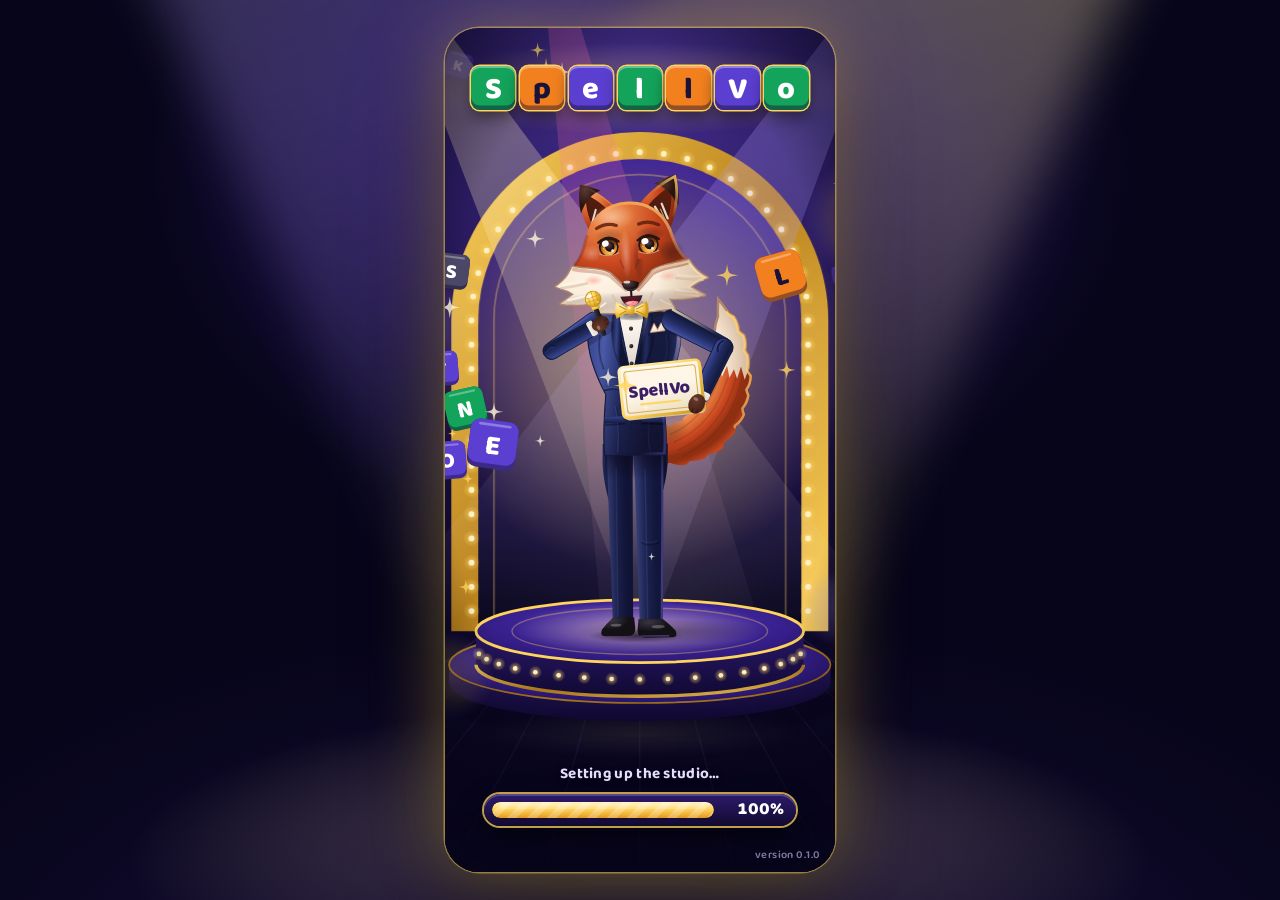
==== commit 3683505f: "Deploy spellvo.app (source 0bba966)" ====
--- a/c/index.html
+++ b/c/index.html
@@ -23,18 +23,14 @@
     <meta name="twitter:title" content="Sana meydan okundu! · SpellVo" />
     <meta name="twitter:description" content="Aynı 10 kelime, aynı süreler. Uygulama gerekmez: bağlantıya dokun, tarayıcında oyna ve skoru geç." />
     <meta name="twitter:image" content="https://spellvo.app/og/challenge-tr.jpg" />
-    <script>
-      // A challenge page with no challenge in its address: the landing page says what SpellVo is.
-      if (!location.hash.replace('#', '') && !/[?&]c=/.test(location.search)) location.replace('/');
-    </script>
     <link rel="icon" type="image/png" sizes="32x32" href="/c/icons/favicon-32.png" />
     <link rel="icon" type="image/png" sizes="16x16" href="/c/icons/favicon-16.png" />
     <link rel="apple-touch-icon" href="/c/icons/apple-touch-icon.png" />
     <title>Sana meydan okundu! · SpellVo</title>
     <!-- First paint, before the bundle: the loading screen's sky (as index.html). -->
     <style>html,body{background:#07051a radial-gradient(130% 75% at 50% 20%,#2e1777 0%,#170d3d 52%,#07051a 100%);height:100%;margin:0}</style>
-    <script type="module" crossorigin src="/c/assets/challenge-Ppl1Y42q.js"></script>
-    <link rel="stylesheet" crossorigin href="/c/assets/challenge-CqMcreJZ.css">
+    <script type="module" crossorigin src="/c/assets/challenge-CFmmmwzp.js"></script>
+    <link rel="stylesheet" crossorigin href="/c/assets/challenge-DQkZPn-P.css">
     <link rel="preload" href="/c/assets/baloo-2-latin-700-normal-CqTg7A15.woff2" as="font" type="font/woff2" crossorigin>
     <link rel="preload" href="/c/assets/baloo-2-latin-800-normal-BbF3Etk1.woff2" as="font" type="font/woff2" crossorigin>
     <link rel="preload" href="/c/assets/baloo-2-latin-ext-700-normal-Mlh7kdab.woff2" as="font" type="font/woff2" crossorigin>
--- a/c/assets/challenge-DQkZPn-P.css
+++ b/c/assets/challenge-DQkZPn-P.css
@@ -0,0 +1 @@
+@font-face{font-family:"Baloo 2";font-style:normal;font-display:swap;font-weight:500;src:url(/c/assets/baloo-2-latin-500-normal-CmLZ27r7.woff2)format("woff2"),url(/c/assets/baloo-2-latin-500-normal-BSdEhq8m.woff)format("woff")}@font-face{font-family:"Baloo 2";font-style:normal;font-display:swap;font-weight:500;src:url(/c/assets/baloo-2-latin-ext-500-normal-Ba7mhTsk.woff2)format("woff2"),url(/c/assets/baloo-2-latin-ext-500-normal-D1XZow3C.woff)format("woff")}@font-face{font-family:"Baloo 2";font-style:normal;font-display:swap;font-weight:600;src:url(/c/assets/baloo-2-latin-600-normal-tIfxVoAe.woff2)format("woff2"),url(/c/assets/baloo-2-latin-600-normal-B4tNaogw.woff)format("woff")}@font-face{font-family:"Baloo 2";font-style:normal;font-display:swap;font-weight:600;src:url(/c/assets/baloo-2-latin-ext-600-normal-DiVeaYrH.woff2)format("woff2"),url(/c/assets/baloo-2-latin-ext-600-normal-CFaB2nBN.woff)format("woff")}@font-face{font-family:"Baloo 2";font-style:normal;font-display:swap;font-weight:700;src:url(/c/assets/baloo-2-latin-700-normal-CqTg7A15.woff2)format("woff2"),url(/c/assets/baloo-2-latin-700-normal-Ld3Zm3l2.woff)format("woff")}@font-face{font-family:"Baloo 2";font-style:normal;font-display:swap;font-weight:700;src:url(/c/assets/baloo-2-latin-ext-700-normal-Mlh7kdab.woff2)format("woff2"),url(/c/assets/baloo-2-latin-ext-700-normal-D6LeXASg.woff)format("woff")}@font-face{font-family:"Baloo 2";font-style:normal;font-display:swap;font-weight:800;src:url(/c/assets/baloo-2-latin-800-normal-BbF3Etk1.woff2)format("woff2"),url(/c/assets/baloo-2-latin-800-normal-B8BXfZF7.woff)format("woff")}@font-face{font-family:"Baloo 2";font-style:normal;font-display:swap;font-weight:800;src:url(/c/assets/baloo-2-latin-ext-800-normal-C_Iwmf1s.woff2)format("woff2"),url(/c/assets/baloo-2-latin-ext-800-normal-D-iCxxqE.woff)format("woff")}:root{--c-bg-0:#0d0920;--c-bg-1:#1a1238;--c-bg-2:#34207a;--c-spot:#ffd45e1f;--c-spot-2:#a48bff1f;--c-floor:#5b3fd159;--c-particle:#ffd45e8c;--c-gold:#ffd45e;--c-gold-deep:#d99a1b;--c-gold-glow:#ffd45e47;--c-gold-glow-strong:#ffd45e99;--c-gold-clear:#ffd45e00;--c-pink:#ff5fa2;--c-pink-glow:#ff5fa28c;--c-lavender:#a48bff;--c-violet:#7558ea;--c-text:#fff;--c-text-muted:#c9bff2;--c-text-dark:#1a1238;--c-panel:#241854db;--c-panel-border:#c9bff22e;--c-overlay:#0a061abd;--c-overlay-strong:#0a061ae6;--c-overlay-light:#0a061a80;--c-tint:#ffffff14;--c-tint-strong:#ffffff1f;--c-hairline:#ffffff47;--c-sheen:#fff3;--c-sheen-clear:#fff0;--c-shine:#fff9;--c-shadow:#00000059;--c-shadow-soft:#00000040;--c-shadow-strong:#00000080;--c-mask:#000;--c-mask-mid:#0009;--tile-empty-bg:#5b3fd1;--tile-empty-edge:#3c2a8b;--tile-empty-hi:#9482e1;--tile-empty-fg:#fff;--tile-typed-bg:#7558ea;--tile-typed-edge:#4b3899;--tile-typed-hi:#a592f1;--tile-typed-ring:#d3c8ff;--tile-correct-bg:#14a35a;--tile-correct-edge:#136446;--tile-correct-hi:#66c394;--tile-correct-fg:#fff;--tile-present-bg:#f2801f;--tile-present-edge:#944f24;--tile-present-hi:#f7ac6d;--tile-present-fg:#1a1238;--tile-absent-bg:#4b4766;--tile-absent-edge:#332e4d;--tile-absent-hi:#8a879c;--tile-absent-fg:#fff;--tile-elim-bg:#d8343b;--tile-elim-edge:#852334;--tile-elim-hi:#e67b80;--tile-elim-fg:#fff;--tile-active-frame:#ffd45e;--tile-active-glow:#ffd45e8c;--golden-coin:#ffd45e;--golden-coin-ring:#1a1238;--golden-coin-hollow:#1a12388c;--golden-star:#1a1238;--golden-ring:#ffd45ed9;--golden-ring-claimed:#ffd45e66;--golden-glow:#ffd45e80;--golden-glow-claimed:#ffd45e38;--golden-flash:#fff3c4f2;--timer-track:#ffffff1f;--timer-ok:#3ddc97;--timer-mid:#ffd45e;--timer-low:#ff4d57;--key-bg:#3b2b8c;--key-bg-hover:#4a38a6;--key-bg-active:#5b47c2;--key-edge:#2a1e63;--key-hi:#6d5cbf;--key-fg:#fff;--key-action-bg:#ffd45e;--key-action-edge:#c2901c;--key-action-hi:#ffe8a8;--key-action-fg:#1a1238;--kb-android-panel:#0a0a0a;--kb-android-key:#303030;--kb-android-key-pressed:#4a4a4a;--kb-android-fn:#1b1b1b;--kb-android-fg:#fff;--kb-android-fg-unused:#ffffff4d;--kb-android-pop:#5a5a5a;--kb-enter:#ffd45e;--kb-enter-pressed:#ffe08a;--kb-enter-fg:#1a1238;--kb-ios-panel:#2b2b2d;--kb-ios-key:#6b6b6e;--kb-ios-key-pressed:#8a8a8e;--kb-ios-fn:#464649;--kb-ios-fg:#fff;--kb-ios-fg-unused:#ffffff4d;--kb-ios-enter:#0a84ff;--kb-ios-enter-pressed:#3d9bff;--kb-ios-enter-fg:#fff;--kb-ios-shadow:#00000073;--btn-primary-bg:#ffd45e;--btn-primary-edge:#c2901c;--btn-primary-fg:#1a1238;--btn-primary-glow:#ffd45e59;--btn-secondary-bg:#3b2b8c;--btn-secondary-bg-hover:#4a38a6;--btn-secondary-edge:#2a1e63;--btn-secondary-fg:#fff;--btn-danger-bg:#d8343b;--btn-danger-edge:#852334;--btn-danger-fg:#fff;--switch-off:#4b4766;--switch-on:#ffd45e;--switch-knob:#fff;--switch-knob-on:#1a1238;--stage-1:#a48bff;--stage-1-edge:#6756a6;--stage-1-fg:#1a1238;--stage-2:#ff5fa2;--stage-2-edge:#9b3c70;--stage-2-fg:#1a1238;--stage-3:#ffd45e;--stage-3-edge:#c2901c;--stage-3-fg:#1a1238;--final:#fff0c2;--final-edge:#c9a24a;--final-fg:#1a1238;--final-glow:#fff0c273;--final-curtain:#5e1a5a;--final-curtain-clear:#5e1a5a00;--daily:#ff5fa2;--daily-edge:#9b3c70;--daily-fg:#1a1238;--daily-glow:#ff5fa259;--daily-face:#3d1856;--daily-face-edge:#230b33;--daily-face-hover:#4b1f69;--daily-paper:#fbeedd;--share-bg-top:#3a2590;--share-bg:#1a1238;--share-bg-bottom:#0d0920;--share-spot:#ffd45e33;--share-spot-clear:#ffd45e00;--share-frame:#ffd45e;--share-panel:#ffffff12;--share-panel-edge:#ffffff29;--share-text:#fff;--share-muted:#c9bff2;--share-gold:#ffd45e;--share-unplayed:#ffffff4d;--share-qr-bg:#fff;--share-qr-fg:#1a1238;--share-challenge:#ffd45e;--share-challenge-fg:#1a1238;--challenge-me:#ffd45e;--challenge-me-fg:#1a1238;--challenge-them:#a48bff;--challenge-them-fg:#1a1238;--challenge-ticket:#2a1c66;--challenge-ticket-edge:#ffd45e8c;--challenge-glow:#ffd45e4d;--challenge-vs:#ff5fa2;--store-bg:#fff8e6;--store-fg:#1a1238;--store-soon-edge:#c9bff273;--web-pill:#1a1238b8;--web-pill-on:#ffd45e;--web-pill-on-fg:#1a1238;--fox-fur-light:#e47a3e;--fox-fur:#c8461f;--fox-fur-dark:#8f2f12;--fox-fur-deep:#5e1d0b;--fox-ear-back:#2a1410;--fox-ear-inner:#3a1a14;--fox-cream:#fbeedd;--fox-cream-shade:#ead6bf;--fox-outline:#b0866a;--fox-iris:#eb9a2c;--fox-iris-dark:#9a5414;--fox-pupil:#1a1012;--fox-shine:#fff;--fox-liner:#2a1410;--fox-mouth:#5a1a2a;--fox-tongue:#ff8a96;--fox-blush:#ff8c7a;--fox-paw:#3e1d14;--fox-suit-light:#34428a;--fox-suit:#222c63;--fox-suit-dark:#141a3d;--fox-suit-edge:#4a5aa8;--fox-lapel:#0f1430;--fox-sheen:#ffffff2e;--fox-trouser-light:#3a4680;--fox-trouser:#1c2350;--fox-trouser-dark:#11163a;--fox-shirt:#f7f2ea;--fox-shirt-shade:#ddd5ca;--fox-shoe:#141116;--fox-shoe-shine:#ffffff40;--fox-gold:#ffd45e;--fox-gold-deep:#c99419;--fox-mic-handle:#2a2630;--fox-rim-warm:#ffcf70;--fox-rim-cool:#b9a7ff;--fox-shade:#0b0618;--fox-highlight:#fff6e8;--fox-iris-light:#ffcf73;--fox-nose-hi:#5a4048;--fox-paw-hi:#6a3a2a;--fox-gold-light:#fff2bf;--fox-shoe-hi:#3a3440;--fox-card:#fdf5e6;--fox-card-edge:#d9c49a;--fox-card-ink:#3b1f66;--fox-fur-hi:#f59a5e;--fox-ear-tip-hi:#5a3a30;--fox-cream-deep:#d9bfa3;--fox-rim:#ffe9b8;--fox-bounce:#8f7bff;--fox-card-shade:#efe2c8;--icon-bg-hi:#3a2590;--icon-bg:#1a1238;--icon-ring:#ffd45ed9;--icon-spot:#ffd45e38;--icon-spot-clear:#ffd45e00;--item-paw:#ffd45e;--item-paw-deep:#c2901c;--item-book:#2f3a85;--item-book-spine:#141a3d;--item-book-pages:#fbeedd;--item-time-face:#fbeedd;--item-time-hand:#1a1238;--item-count-bg:#ffd45e;--item-count-fg:#1a1238;--item-spent:#ffffff59;--life-heart:#ff5c86;--life-heart-deep:#b52a55;--life-heart-shine:#ffffff8c;--life-empty:#ffffff38;--paw-coin:#ffd45e;--paw-coin-hi:#fff1b8;--paw-coin-rim:#c2901c;--paw-coin-print:#6b4310;--paw-zone-low:#3b2d7d;--paw-zone-low-fg:#fff;--paw-zone-mid:#a48bff;--paw-zone-top:#ffd45e;--paw-zone-fg:#1a1238;--paw-zone-edge:#0d09208c;--paw-arrow:#fff;--paw-arrow-edge:#1a1238;--paw-dim:.45;--test-bg:#0b0a12;--test-panel:#1c1a2a;--test-fg:#fff;--test-badge:#ff5fa2;--test-badge-fg:#1a1238;--test-stripe:#ff5fa229;--test-stripe-clear:#ff5fa200;--pip-no-bonus:.4;--load-sky-top:#2e1777;--load-sky:#170d3d;--load-sky-deep:#07051a;--load-haze:#a48bff33;--load-haze-clear:#a48bff00;--load-backlight:#ffd8828c;--load-backlight-clear:#ffd88200;--load-arch:#1f1150;--load-arch-hi:#3b2196;--load-arch-rim:#ffd45e;--load-arch-rim-deep:#b9811a;--load-arch-line:#ffd45e59;--load-bulb:#fff1c4;--load-bulb-glow:#ffd45eb3;--load-bulb-glow-clear:#ffd45e00;--load-beam-gold:#ffecb86b;--load-beam-lavender:#b4a0ff5c;--load-beam-pink:#ff6eaf4d;--load-beam-clear:#fff0;--load-floor-far:#10092d;--load-floor-line:#a48bff29;--load-podium-top:#5534c4;--load-podium-top-deep:#2c1878;--load-podium-side:#2a1868;--load-podium-side-deep:#120a36;--load-podium-rim:#ffd45e;--load-pool:#ffe6a08c;--load-pool-clear:#ffe6a000;--load-sparkle:#fff8dc;--load-sparkle-gold:#ffd45e;--load-bokeh:#b4a0ff38;--load-bokeh-gold:#ffd45e33;--load-bokeh-clear:#b4a0ff00;--load-vignette:#07051ae0;--load-vignette-clear:#07051a00;--load-logo-glow:#ffd45e61;--load-bar-plaque:#110a2e;--load-bar-plaque-hi:#2d1b6e;--load-bar-rim:#ffd45ebf;--load-bar-track:#07041a;--load-bar-fill-hi:#fff3c4;--load-bar-fill:#ffd45e;--load-bar-fill-deep:#e2981d;--load-bar-stripe:#ffffff3d;--load-bar-text:#fff;--load-label:#e6deff;--load-version:#c9bff29e;--load-frame-rim:#ffd45e73;--load-frame-shadow:#000000a6;--load-ambient-dim:#07051a8c;--load-spot:#ffeec457;--lobby-shade-top:#07051ab8;--lobby-shade-clear:#07051a00;--lobby-chip:#110a2ed1;--lobby-chip-hi:#34207ae6;--lobby-chip-rim:#ffd45e8c;--lobby-plaque-hi:#5a3fd0;--lobby-plaque:#34207a;--lobby-plaque-deep:#1a0f4a;--lobby-plaque-rim:#ffd45e;--lobby-plaque-rim-deep:#a8731a;--lobby-plaque-glow:#ffd45e52;--lobby-plaque-press:#07051a59;--lobby-caption:#fff;--lobby-dot:#ff3348;--lobby-dot-glow:#ff3348a6;--lobby-dot-ring:#1a1238;--lobby-timer:#07051adb;--lobby-timer-fg:#ffd45e;--lobby-flame-outer:#ff6a2b;--lobby-flame-mid:#ffa63d;--lobby-flame-core:#fff1b8;--lobby-flame-off:#6f6890;--lobby-ad:#ff4f98;--lobby-ad-fg:#fff;--lobby-bubble:#fff8e9;--lobby-bubble-ink:#1a1238;--lobby-bubble-edge:#e6c37a;--lobby-plate:#110a2edb;--lobby-plate-rim:#ffd45eb3;--lobby-tabbar:#0c0820f0;--lobby-tabbar-rim:#ffd45e52;--lobby-tab:#b3a8de;--lobby-tab-active:#ffd45e;--lobby-tab-active-bg:#ffd45e24;--lobby-gain:#fff3c4;--lobby-lock:#1a1238;--lobby-lock-fg:#ffd45e;--lobby-lock-ring:#ffd45ebf;--lobby-waiting:#ffd45e;--lobby-waiting-fg:#1a1238;--lobby-play-invite:#ffe48c8c;--lobby-play-invite-clear:#ffe48c00;--c-vignette:#0d0920b8;--c-focus:#e6deff;--confetti-1:#ffd45e;--confetti-2:#ff5fa2;--confetti-3:#a48bff;--confetti-4:#14a35a;--confetti-5:#f2801f;--confetti-6:#fff;--confetti-gold-light:#fff3c4;--bubble:var(--lobby-bubble);--bubble-ink:var(--lobby-bubble-ink);--bubble-edge:var(--lobby-bubble-edge);--bubble-soft:#6a5f8c;--bubble-button:#f3e3bd;--bubble-button-hover:#ead39c;--sheet-grip:#ffffff6b;--sheet-grip-active:#ffd45ee6;--timer-paused:#b9b0dd}:root[data-color-mode=cb]{--tile-correct-bg:#f5793a;--tile-correct-edge:#964b33;--tile-correct-hi:#f8a87f;--tile-correct-fg:#1a1238;--tile-present-bg:#58a6f0;--tile-present-edge:#3b659d;--tile-present-hi:#92c5f5;--tile-present-fg:#1a1238;--confetti-4:#f5793a;--confetti-5:#58a6f0}*,:before,:after{box-sizing:border-box}html,body,#root{height:100%;margin:0}body{color:var(--c-text);background:var(--c-bg-0);-webkit-font-smoothing:antialiased;-webkit-tap-highlight-color:transparent;overscroll-behavior:none;font-family:"Baloo 2",system-ui,sans-serif;font-weight:600;overflow:hidden}button{font:inherit;color:inherit}:focus-visible{outline:3px solid var(--c-focus);outline-offset:3px}html[data-native]{touch-action:manipulation;-webkit-user-select:none;user-select:none;-webkit-touch-callout:none}html[data-native] :is(input,textarea,[contenteditable=true]){-webkit-user-select:text;user-select:text;-webkit-touch-callout:default}html[data-native] :is(img,svg,a){-webkit-user-drag:none}html[data-native] *{overscroll-behavior:none}.sr-only{clip:rect(0 0 0 0);white-space:nowrap;border:0;width:1px;height:1px;margin:-1px;padding:0;position:absolute;overflow:hidden}.screen-layer{height:100%;position:relative;overflow-x:clip}html[data-nav] .screen-layer{view-transition-name:screen;background:radial-gradient(120% 70% at 50% 110%, var(--c-bg-2) 0%, transparent 60%), radial-gradient(80% 50% at 50% -10%, var(--c-bg-2) 0%, transparent 70%), linear-gradient(180deg, var(--c-bg-1) 0%, var(--c-bg-0) 100%)}::view-transition-group(screen){animation-duration:.26s}::view-transition-old(screen){mix-blend-mode:normal;animation-duration:.26s;animation-timing-function:cubic-bezier(.25,.8,.25,1);animation-fill-mode:both}::view-transition-new(screen){mix-blend-mode:normal;animation-duration:.26s;animation-timing-function:cubic-bezier(.25,.8,.25,1);animation-fill-mode:both}html[data-nav=forward]::view-transition-old(screen){animation-name:navAway}html[data-nav=forward]::view-transition-new(screen){box-shadow:-14px 0 28px var(--c-shadow-strong);animation-name:navInFromRight}html[data-nav=back]::view-transition-old(screen){z-index:1;box-shadow:-14px 0 28px var(--c-shadow-strong);animation-name:navOutToRight}html[data-nav=back]::view-transition-new(screen){animation-name:navReturn}html[data-nav=fade]::view-transition-old(screen){animation-name:navFadeOut;animation-duration:.2s}html[data-nav=fade]::view-transition-new(screen){animation-name:navFadeIn;animation-duration:.2s}html[data-nav] body:after{content:"";z-index:2147483647;position:fixed;inset:0}html[data-arrive] .decor{display:none}html[data-arrive=flat] [data-screen-layer] *,html[data-arrive=flat] [data-screen-layer] :before,html[data-arrive=flat] [data-screen-layer] :after{box-shadow:none!important;text-shadow:none!important}.decor{animation:.26s ease-out decorIn}@keyframes decorIn{0%{opacity:0}}@media (prefers-reduced-motion:reduce){.decor{animation:none}}@keyframes navFadeOut{to{opacity:0}}@keyframes navFadeIn{0%{opacity:0}}@keyframes navInFromRight{0%{transform:translate(100%)}}@keyframes navOutToRight{to{transform:translate(100%)}}@keyframes navAway{to{opacity:.35;transform:translate(-28%)}}@keyframes navReturn{0%{opacity:.35;transform:translate(-28%)}}.studio{z-index:0;pointer-events:none;background:radial-gradient(120% 70% at 50% 110%, var(--c-bg-2) 0%, transparent 60%), radial-gradient(80% 50% at 50% -10%, var(--c-bg-2) 0%, transparent 70%), linear-gradient(180deg, var(--c-bg-1) 0%, var(--c-bg-0) 100%);position:absolute;inset:0;overflow:hidden}:root:has([data-lobby],[data-loading=loading]) .studio{display:none}.studio__decor{position:absolute;inset:0}.studio__beam{transform-origin:50% 0;width:60vmax;height:140vmax;animation:14s ease-in-out infinite alternate sweep;position:absolute;top:-20%}.studio__light{contain:strict;width:100%;height:100%;position:absolute;inset:0}.studio__beam--l{--from:-28deg;--to:6deg;left:-20vmax}.studio__beam--r{--from:28deg;--to:-6deg;animation-duration:17s;animation-delay:-6s;right:-20vmax}.studio__beam--c{--from:-8deg;--to:8deg;opacity:.7;animation-duration:21s;left:calc(50% - 30vmax)}html[data-perf=low] .studio__beam{transform:rotate(calc((var(--from) + var(--to)) / 2));animation:none}html[data-perf=low] .studio__floor{animation:none}html[data-perf=low] .studio__particle{display:none}@keyframes sweep{0%{transform:rotate(var(--from))}to{transform:rotate(var(--to))}}.studio__floor{background:radial-gradient(50% 50% at 50% 50%, var(--c-floor), transparent 70%);height:60vh;animation:6s ease-in-out infinite floorPulse;position:absolute;bottom:-30vh;left:-10%;right:-10%}@keyframes floorPulse{50%{opacity:.55}}.studio__particle{background:var(--c-particle);width:4px;height:4px;box-shadow:0 0 8px var(--c-particle);border-radius:50%;animation:linear infinite rise;position:absolute;bottom:-10px}@keyframes rise{0%{opacity:0;transform:translateY(0)}10%{opacity:1}to{opacity:0;transform:translateY(-105vh)}}@media (prefers-reduced-motion:reduce){.studio__beam,.studio__floor,.studio__particle{animation:none!important}.studio__particle{display:none}}._fox_4il2f_1{display:block;overflow:visible}._fox_4il2f_1[data-variant=head]{overflow:hidden}._farRim_4il2f_12 [data-rim]{stroke:var(--fox-rim-cool);opacity:.35}._nearRim_4il2f_17 [data-rim]{stroke:var(--fox-rim-warm);opacity:.5}._swap_4il2f_23{transform-box:fill-box;transform-origin:50%;animation:.26s cubic-bezier(.2,.9,.3,1.25) _swap_4il2f_23}@keyframes _swap_4il2f_23{0%{opacity:0;transform:scale(.8)}to{opacity:1;transform:scale(1)}}@media (prefers-reduced-motion:reduce){._swap_4il2f_23{animation:none}}html[data-arrive] ._swap_4il2f_23{animation:none}._button_1y00l_2{--bg:var(--btn-primary-bg);--edge:var(--btn-primary-edge);--fg:var(--btn-primary-fg);background:var(--bg);min-height:56px;color:var(--fg);box-shadow:inset 0 -6px 0 var(--edge), 0 10px 26px var(--c-shadow);cursor:pointer;border:0;border-radius:18px;justify-content:center;align-items:center;gap:10px;padding:8px 26px 2px;font-size:22px;font-weight:800;line-height:1.1;text-decoration:none;transition:transform .12s,background-color .12s;display:inline-flex}._button_1y00l_2:hover{transform:translateY(-2px)scale(1.02)}._button_1y00l_2:active{transform:translateY(3px)scale(.98)}._primary_1y00l_33{box-shadow:inset 0 -6px 0 var(--edge), 0 12px 32px var(--c-gold-glow)}._secondary_1y00l_37{--bg:var(--btn-secondary-bg);--edge:var(--btn-secondary-edge);--fg:var(--btn-secondary-fg)}._secondary_1y00l_37:hover{--bg:var(--btn-secondary-bg-hover)}._danger_1y00l_47{--bg:var(--btn-danger-bg);--edge:var(--btn-danger-edge);--fg:var(--btn-danger-fg)}._text_1y00l_54{min-height:44px;color:var(--c-text-muted);text-underline-offset:3px;cursor:pointer;background:0 0;border:0;border-radius:12px;padding:6px 14px 2px;font-size:16px;font-weight:700;text-decoration:underline}._text_1y00l_54:hover{color:var(--c-text)}._small_1y00l_72{min-height:44px;box-shadow:inset 0 -4px 0 var(--edge);border-radius:14px;padding:5px 14px 1px;font-size:17px}@media (prefers-reduced-motion:reduce){._button_1y00l_2{transition:none}._button_1y00l_2:hover,._button_1y00l_2:active{transform:none}}._grip_nmv9l_1{display:none}@media (pointer:coarse) and (width<=599px){._grip_nmv9l_1{background:var(--sheet-grip);border-radius:3px;flex:none;width:42px;height:5px;margin:-6px auto 8px;transition:background-color .15s;display:block}[data-dragging]>._grip_nmv9l_1{background:var(--sheet-grip-active)}}._flags_1tuls_1{flex:none;gap:3px;display:inline-flex}._flag_1tuls_1{width:calc(var(--flag-h,20px) * 1.5);height:var(--flag-h,20px);outline:1px solid var(--c-hairline);outline-offset:-1px;box-shadow:0 2px 0 var(--c-shadow);object-fit:cover;border-radius:4px;display:block}._fox_y9woo_1{display:block;overflow:visible}._fox_y9woo_1[data-variant=head]{overflow:hidden}._breathe_y9woo_12{transform-box:view-box;transform-origin:100px 240px;animation:3.6s ease-in-out infinite alternate _breathe_y9woo_12}._breatheSubtle_y9woo_19{transform-box:view-box;transform-origin:100px 240px;animation:5.6s ease-in-out infinite alternate _breathe-subtle_y9woo_1}._blink_y9woo_26{transform-box:fill-box;transform-origin:50%;animation:5.2s infinite _blink_y9woo_26}._tail_y9woo_32{transform-box:fill-box;transform-origin:5% 95%;animation:3.2s ease-in-out infinite alternate _sway_y9woo_1}._swap_y9woo_39{animation:.22s ease-out _swap_y9woo_39}@keyframes _breathe_y9woo_12{0%{transform:translateY(0)}to{transform:translateY(-1.2px)}}@keyframes _breathe-subtle_y9woo_1{0%{transform:translateY(0)}to{transform:translateY(-2.4px)}}@keyframes _blink_y9woo_26{0%,94%,to{transform:scaleY(1)}96.5%{transform:scaleY(.08)}}@keyframes _sway_y9woo_1{0%{transform:rotate(-2deg)}to{transform:rotate(2.5deg)}}@keyframes _swap_y9woo_39{0%{opacity:0}to{opacity:1}}@media (prefers-reduced-motion:reduce){._breathe_y9woo_12,._breatheSubtle_y9woo_19,._blink_y9woo_26,._tail_y9woo_32,._swap_y9woo_39{animation:none}}._badge_166md_1{width:var(--badge);height:var(--badge);background:radial-gradient(circle at 50% 30%, var(--icon-bg-hi), var(--icon-bg) 75%);box-shadow:inset 0 0 0 max(1.5px, calc(var(--badge) * .04)) var(--icon-ring), 0 2px 8px var(--c-shadow-soft);border-radius:50%;flex:none;display:inline-block;position:relative;overflow:hidden}._fox_166md_16{width:92%;height:92%;position:absolute;top:10%;left:4%}._shareButton_1cjhs_4{width:100%}._icon_1cjhs_8{flex:none}._backdrop_1cjhs_12{z-index:50;background:var(--c-overlay);-webkit-backdrop-filter:blur(4px);backdrop-filter:blur(4px);justify-content:center;align-items:flex-end;animation:.16s ease-out both _fadeIn_1cjhs_1;display:flex;position:fixed;inset:0}._sheet_1cjhs_24{width:100%;max-height:calc(100dvh - 24px);padding:14px 16px max(16px, env(safe-area-inset-bottom));border:2px solid var(--c-gold);background:var(--c-panel);color:var(--c-text);box-shadow:0 0 40px var(--c-gold-glow), 0 -10px 40px var(--c-shadow-strong);border-bottom:0;border-radius:24px 24px 0 0;flex-direction:column;animation:.28s cubic-bezier(.2,1.2,.4,1) both _sheetUp_1cjhs_1;display:flex;overflow-y:auto}@media (width>=600px){._backdrop_1cjhs_12{align-items:center}._sheet_1cjhs_24{border-bottom:2px solid var(--c-gold);border-radius:24px;width:min(460px,100vw - 32px);padding-bottom:18px;animation:.34s cubic-bezier(.3,1.5,.5,1) both _cardIn_1cjhs_1}}._header_1cjhs_53{justify-content:space-between;align-items:center;gap:12px;display:flex}._title_1cjhs_60{color:var(--c-gold);margin:0;padding-left:4px;font-size:24px;font-weight:800;line-height:1.15}._close_1cjhs_69{border:1px solid var(--c-panel-border);width:44px;height:44px;color:var(--c-text);cursor:pointer;background:0 0;border-radius:50%;flex:none;place-items:center;display:grid}._close_1cjhs_69:hover{background:var(--c-tint)}._close_1cjhs_69:focus-visible,._format_1cjhs_87:focus-visible{outline:3px solid var(--c-focus);outline-offset:2px}._formats_1cjhs_93{background:var(--c-tint);border-radius:16px;grid-template-columns:1fr 1fr;gap:6px;margin-top:12px;padding:5px;display:grid}._format_1cjhs_87{min-height:44px;color:var(--c-text);font:inherit;cursor:pointer;background:0 0;border:0;border-radius:12px;justify-content:center;align-items:center;gap:8px;padding:4px 10px 0;font-size:17px;font-weight:800;display:inline-flex}._format_1cjhs_87[aria-checked=true]{background:var(--btn-primary-bg);color:var(--btn-primary-fg);box-shadow:inset 0 -4px 0 var(--btn-primary-edge)}._formatShape_1cjhs_126{border:2.5px solid;border-radius:4px;width:16px;height:16px;margin-top:-3px}._formatShapeStory_1cjhs_134{width:11px;height:19px}._previewBox_1cjhs_140{flex:none;justify-content:center;align-items:center;height:min(52dvh,440px);margin-top:12px;display:flex}._preview_1cjhs_140{max-width:100%;max-height:100%;box-shadow:0 8px 28px var(--c-shadow-strong);border-radius:14px;display:block}._placeholder_1cjhs_157{aspect-ratio:1;border:2px dashed var(--c-panel-border);max-width:100%;height:100%;color:var(--c-text-muted);text-align:center;border-radius:14px;place-items:center;padding:12px;font-size:16px;font-weight:700;display:grid}._placeholderStory_1cjhs_172{aspect-ratio:9/16}._action_1cjhs_176{margin-top:14px}._action_1cjhs_176:disabled{opacity:.6;cursor:default;transform:none}._status_1cjhs_186{min-height:1.4em;color:var(--c-text-muted);text-align:center;margin:8px 0 0;font-size:15px;font-weight:700}@keyframes _fadeIn_1cjhs_1{0%{opacity:0}}@keyframes _sheetUp_1cjhs_1{0%{transform:translateY(100%)}}@keyframes _cardIn_1cjhs_1{0%{opacity:0;transform:scale(.85)}}@media (prefers-reduced-motion:reduce){._backdrop_1cjhs_12,._sheet_1cjhs_24{animation:none}}._sheet_3225p_7{gap:0}._sheetGame_3225p_11{color:var(--c-text-muted);margin:8px 0 0;padding-left:4px;font-size:16px;font-weight:700}._fieldLabel_3225p_19{margin:14px 0 6px;padding-left:4px;font-size:16px;font-weight:800}._field_3225p_19{border:2px solid var(--c-panel-border);background:var(--c-bg-1);width:100%;min-height:50px;color:var(--c-text);font:inherit;border-radius:14px;padding:8px 14px 4px;font-size:20px;font-weight:800}._field_3225p_19::placeholder{color:var(--c-text-muted);opacity:.7;font-weight:700}._field_3225p_19:focus-visible{border-color:var(--c-gold);box-shadow:0 0 0 4px var(--c-gold-glow);outline:none}._fieldHint_3225p_51{color:var(--c-text-muted);margin:6px 0 0;padding-left:4px;font-size:13px;font-weight:700}._previewLabel_3225p_59{color:var(--c-text-muted);letter-spacing:.06em;text-transform:uppercase;margin:14px 0 6px;padding-left:4px;font-size:13px;font-weight:800}._ticket_3225p_70{border:2px dashed var(--challenge-ticket-edge);background:var(--challenge-ticket);box-shadow:0 0 24px var(--challenge-glow);text-align:left;border-radius:18px;align-items:center;gap:12px;padding:12px 16px 10px 12px;display:flex;position:relative}._ticketFox_3225p_83{flex:none}._ticketText_3225p_87{flex-direction:column;gap:3px;min-width:0;display:flex}._ticketEyebrow_3225p_94{color:var(--c-gold);letter-spacing:.08em;text-transform:uppercase;align-items:center;gap:6px;font-size:13px;font-weight:900;display:inline-flex}._ticketInvite_3225p_105{overflow-wrap:anywhere;font-size:18px;line-height:1.2}._ticketWords_3225p_111{--flag-h:14px;color:var(--c-text-muted);align-items:center;gap:6px;font-size:14px;font-weight:700;display:inline-flex}._switchRow_3225p_122{cursor:pointer;align-items:center;gap:12px;min-height:48px;margin-top:10px;padding:0 4px;font-size:17px;font-weight:800;display:flex}._switchInput_3225p_134{opacity:0;pointer-events:none;position:absolute}._switch_3225p_122{background:var(--switch-off);width:56px;height:32px;box-shadow:inset 0 -3px 0 var(--c-shadow-soft);border-radius:999px;flex:none;transition:background-color .16s;position:relative}._switch_3225p_122:after{content:"";background:var(--switch-knob);width:24px;height:24px;box-shadow:0 2px 6px var(--c-shadow);border-radius:50%;transition:transform .2s cubic-bezier(.3,1.5,.5,1);position:absolute;top:4px;left:4px}._switchInput_3225p_134:checked+._switch_3225p_122{background:var(--switch-on)}._switchInput_3225p_134:checked+._switch_3225p_122:after{background:var(--switch-knob-on);transform:translate(24px)}._switchInput_3225p_134:focus-visible+._switch_3225p_122{outline:3px solid var(--c-focus);outline-offset:2px}._needGame_3225p_178{text-align:left;align-items:center;gap:14px;margin-top:12px;display:flex}._needGameBody_3225p_186{color:var(--c-text-muted);margin:0;font-size:17px;font-weight:700}._screen_3225p_195{z-index:1;overscroll-behavior:contain;scrollbar-width:none;height:100dvh;padding:max(20px, env(safe-area-inset-top)) 16px max(20px, env(safe-area-inset-bottom));text-align:center;flex-direction:column;justify-content:safe center;align-items:center;gap:10px;display:flex;position:relative;overflow-y:auto}._screen_3225p_195::-webkit-scrollbar{display:none}._stage_3225p_217{place-items:center;display:grid;position:relative}._spot_3225p_223{background:radial-gradient(closest-side, var(--challenge-glow), transparent);pointer-events:none;animation:3.2s ease-in-out infinite _spotPulse_3225p_1;position:absolute;inset:-30% -40%}._hostFull_3225p_231{display:none}._hostBadge_3225p_235{animation:.52s cubic-bezier(.3,1.5,.5,1) both _hostIn_3225p_1;position:relative}@media (height>=760px){._hostBadge_3225p_235{display:none}._hostFull_3225p_231{aspect-ratio:244/432;height:min(230px,21dvh);animation:.52s cubic-bezier(.3,1.5,.5,1) both _hostIn_3225p_1;display:block;position:relative}._hostFull_3225p_231 svg{width:100%;height:100%}}@media (width>=960px) and (height>=600px){._stage_3225p_217{position:absolute;top:50%;left:calc(50% - 480px);transform:translateY(-50%)}._hostBadge_3225p_235{display:none}._hostFull_3225p_231{aspect-ratio:244/432;height:min(420px,60dvh);animation:.52s cubic-bezier(.3,1.5,.5,1) both _hostIn_3225p_1;display:block;position:relative}._hostFull_3225p_231 svg{width:100%;height:100%}}._eyebrow_3225p_282{background:var(--challenge-me);color:var(--challenge-me-fg);letter-spacing:.1em;text-transform:uppercase;box-shadow:inset 0 -3px 0 var(--btn-primary-edge), 0 0 20px var(--challenge-glow);border-radius:999px;align-items:center;gap:8px;padding:5px 14px 3px;font-size:15px;font-weight:900;display:inline-flex}._invite_3225p_297{overflow-wrap:anywhere;max-width:22ch;margin:2px 0 0;font-size:clamp(24px,6.4vw,34px);font-weight:800;line-height:1.15}._target_3225p_307{background:var(--challenge-them);min-width:200px;color:var(--challenge-them-fg);box-shadow:inset 0 -7px 0 var(--tile-empty-edge), 0 12px 30px var(--c-shadow);border-radius:20px;flex-direction:column;align-items:center;padding:8px 26px 6px;animation:.6s cubic-bezier(.3,1.5,.5,1) .16s both _plateIn_3225p_1;display:flex}._targetName_3225p_322{text-overflow:ellipsis;white-space:nowrap;max-width:18ch;font-size:15px;font-weight:800;overflow:hidden}._targetScore_3225p_331{font-variant-numeric:tabular-nums;font-size:48px;font-weight:800;line-height:1}._wordsPill_3225p_338{border:1px solid var(--c-panel-border);background:var(--c-panel);border-radius:999px;align-items:center;gap:8px;margin:2px 0 0;padding:6px 14px 4px;font-size:16px;font-weight:800;display:inline-flex}._rules_3225p_351,._note_3225p_352,._once_3225p_353{max-width:38ch;color:var(--c-text-muted);margin:0;font-size:15px;font-weight:700}._note_3225p_352{color:var(--c-gold)}._once_3225p_353{font-size:13px}._actions_3225p_369{flex-direction:column;gap:10px;width:min(340px,100%);margin-top:6px;display:flex}._wide_3225p_377{width:100%}._accept_3225p_381{min-height:66px;font-size:30px}._accept_3225p_381:disabled{opacity:.7;cursor:default;font-size:20px;transform:none}._errorFox_3225p_393{margin-bottom:4px}._errorTitle_3225p_397{margin:0;font-size:28px;font-weight:800}._errorBody_3225p_403{max-width:36ch;color:var(--c-text-muted);margin:0 0 10px}._errorBody_3225p_403+._wide_3225p_377{width:min(340px,100%)}@media (height<=700px){._screen_3225p_195{gap:7px}._hostBadge_3225p_235{--badge:76px!important}._invite_3225p_297{font-size:23px}._targetScore_3225p_331{font-size:38px}._rules_3225p_351,._note_3225p_352{font-size:14px}._actions_3225p_369{gap:8px;margin-top:2px}._accept_3225p_381{min-height:58px;font-size:26px}._actions_3225p_369 ._wide_3225p_377:not(._accept_3225p_381){min-height:48px}}._versus_3225p_446{flex-direction:column;align-items:center;gap:10px;width:min(440px,100%);display:flex}._verdict_3225p_454{flex-direction:column;gap:2px;margin:0;display:flex}._verdictTitle_3225p_461{color:var(--c-gold);font-size:30px;line-height:1.1}[data-challenge-result=lost] ._verdictTitle_3225p_461{color:var(--c-text)}._verdictSub_3225p_471{color:var(--c-text-muted);overflow-wrap:anywhere;font-size:16px;font-weight:700}._plates_3225p_478{grid-template-columns:1fr auto 1fr;align-items:center;gap:8px;width:100%;display:grid}._plate_3225p_478{border:2px solid #0000;border-radius:18px;flex-direction:column;align-items:center;min-width:0;padding:8px 8px 6px;animation:.6s cubic-bezier(.3,1.5,.5,1) both _plateIn_3225p_1;display:flex;transform:scale(.94)}._plateMe_3225p_498{background:var(--challenge-me);color:var(--challenge-me-fg);box-shadow:inset 0 -6px 0 var(--btn-primary-edge)}._plateThem_3225p_504{background:var(--challenge-them);color:var(--challenge-them-fg);box-shadow:inset 0 -6px 0 var(--tile-empty-edge);animation-delay:.12s}._plate_3225p_478:not(._plateLead_3225p_512){background:var(--c-panel);box-shadow:none;border-color:currentColor}._plateMe_3225p_498:not(._plateLead_3225p_512){color:var(--challenge-me)}._plateThem_3225p_504:not(._plateLead_3225p_512){color:var(--challenge-them)}._plateLead_3225p_512{transform:none}._plateMe_3225p_498._plateLead_3225p_512{box-shadow:inset 0 -6px 0 var(--btn-primary-edge), 0 0 26px var(--challenge-glow)}._plateName_3225p_537{text-overflow:ellipsis;white-space:nowrap;max-width:100%;font-size:14px;font-weight:800;overflow:hidden}._plateScore_3225p_546{font-variant-numeric:tabular-nums;font-size:clamp(26px,8vw,36px);line-height:1.05}._vs_3225p_552{background:var(--challenge-vs);width:44px;height:44px;color:var(--c-text-dark);text-transform:uppercase;box-shadow:0 0 18px var(--c-pink-glow);border-radius:50%;place-items:center;padding-top:3px;font-size:17px;font-weight:900;display:grid}._playedBefore_3225p_567{color:var(--c-text-muted);margin:0;font-size:14px;font-weight:700}._rematchHint_3225p_574{color:var(--c-text-muted);text-align:center;margin:-4px 0 0;font-size:14px;font-weight:700}._slotRow_3225p_585{flex-wrap:wrap;gap:10px;width:100%;display:flex}._slotRow_3225p_585>*{flex:1 1 0;min-width:max-content}._slotButton_3225p_598{padding-left:12px;padding-right:12px}@keyframes _plateIn_3225p_1{0%{opacity:0;transform:translateY(12px)scale(.8)}}@keyframes _hostIn_3225p_1{0%{opacity:0;transform:translateY(-24px)scale(.9)}}@keyframes _spotPulse_3225p_1{0%,to{opacity:.75}50%{opacity:1}}@media (prefers-reduced-motion:reduce){._spot_3225p_223,._hostBadge_3225p_235,._hostFull_3225p_231,._target_3225p_307,._plate_3225p_478,._switch_3225p_122,._switch_3225p_122:after{transition:none;animation:none}}._canvas_14m37_1{z-index:50;pointer-events:none;width:100%;height:100%;position:fixed;inset:0}._backdrop_cs3gq_2{z-index:0;pointer-events:none;position:absolute;inset:0;overflow:hidden}._drift_cs3gq_11{position:absolute;inset:0}._tile_cs3gq_16{--bg:var(--tile-empty-bg);--edge:var(--tile-empty-edge);--hi:var(--tile-empty-hi);--fg:var(--tile-empty-fg);left:var(--x);width:var(--size);height:var(--size);padding-top:calc(var(--size) * .08);border-radius:var(--radius,calc(var(--size) * .18));background:var(--bg);color:var(--fg);font-size:calc(var(--size) * .6);box-shadow:inset 0 calc(var(--size) * -.1) 0 var(--edge), inset 0 max(2px, calc(var(--size) * .035)) 0 var(--hi);opacity:var(--alpha);filter:blur(var(--blur));will-change:transform;animation:_drift_cs3gq_11 var(--dur) linear var(--delay) infinite;place-items:center;font-weight:800;line-height:1;display:grid;position:absolute;top:100%}._green_cs3gq_44{--bg:var(--tile-correct-bg);--edge:var(--tile-correct-edge);--hi:var(--tile-correct-hi);--fg:var(--tile-correct-fg)}._orange_cs3gq_51{--bg:var(--tile-present-bg);--edge:var(--tile-present-edge);--hi:var(--tile-present-hi);--fg:var(--tile-present-fg)}:root[data-color-mode=cb] ._orange_cs3gq_51{--radius:50%}._gray_cs3gq_63{--bg:var(--tile-absent-bg);--edge:var(--tile-absent-edge);--hi:var(--tile-absent-hi);--fg:var(--tile-absent-fg)}._vignette_cs3gq_71{background:radial-gradient(ellipse min(560px, 90vw) 75% at 50% 50%, var(--c-vignette) 0%, transparent 100%);position:absolute;inset:0}@keyframes _drift_cs3gq_11{0%{transform:translateY(0) rotate(var(--rot))}to{transform:translateY(calc(-100vh - 140%)) rotate(calc(var(--rot) * -1))}}@media (prefers-reduced-motion:reduce){._tile_cs3gq_16{top:var(--y);transform:rotate(var(--rot));animation:none}}._root_jbskt_8{z-index:80;background:var(--load-sky-deep);place-items:center;display:grid;position:fixed;inset:0;overflow:hidden}._ambient_jbskt_20{background:radial-gradient(55% 60% at 50% 18%, var(--load-sky-top) 0%, var(--load-haze-clear) 70%), radial-gradient(90% 60% at 50% 110%, var(--load-sky) 0%, var(--load-haze-clear) 70%), radial-gradient(40% 18% at 50% 96%, var(--load-pool) 0%, var(--load-pool-clear) 100%), var(--load-sky-deep);display:none;position:absolute;inset:0}._ambientBeamL_jbskt_33,._ambientBeamR_jbskt_34{background:linear-gradient(to bottom, var(--load-beam-lavender), var(--load-beam-clear) 75%);filter:blur(26px);opacity:.85;transform-origin:50% 0;width:34vmax;height:140%;animation:11s ease-in-out infinite alternate _ambientSweep_jbskt_1;position:absolute;top:-20%}._ambientBeamL_jbskt_33{left:8%;transform:rotate(-24deg)}._ambientBeamR_jbskt_34{background:linear-gradient(to bottom, var(--load-beam-gold), var(--load-beam-clear) 75%);animation-direction:alternate-reverse;animation-delay:-5s;right:8%;transform:rotate(24deg)}@keyframes _ambientSweep_jbskt_1{0%{rotate:-6deg}to{rotate:6deg}}._stage_jbskt_70{background:radial-gradient(130% 75% at 50% 20%, var(--load-sky-top) 0%, var(--load-sky) 52%, var(--load-sky-deep) 100%);width:100%;height:100%;transition:transform .52s cubic-bezier(.4,0,.2,1);position:relative;overflow:hidden;container-type:size}@media (width>=600px) and (aspect-ratio>=3/4){._ambient_jbskt_20{display:block}._stage_jbskt_70{aspect-ratio:9/19.5;width:auto;min-width:360px;height:min(100dvh - 56px,920px);box-shadow:0 0 0 1.5px var(--load-frame-rim), 0 0 70px var(--load-logo-glow), 0 40px 90px var(--load-frame-shadow);border-radius:34px}}._layer_jbskt_102{pointer-events:none;will-change:transform;width:calc(100% + 48px);height:calc(100% + 48px);position:absolute;inset:-24px}html[data-arrive=flat] ._layer_jbskt_102{will-change:auto}._decor_jbskt_118{position:absolute;inset:0}._art_jbskt_125{width:100%;height:100%;position:absolute;inset:0;overflow:hidden}._moving_jbskt_135{left:calc(var(--x) * var(--su));top:calc(var(--y) * var(--su));width:calc(var(--w) * var(--su));height:calc(var(--h) * var(--su));contain:strict;position:absolute;overflow:hidden}._beams_jbskt_147{opacity:.9}._defs_jbskt_153{width:0;height:0;position:absolute;overflow:hidden}._vignette_jbskt_160{pointer-events:none;background:radial-gradient(ellipse 90% 70% at 50% 44%, var(--load-vignette-clear) 58%, var(--load-vignette) 100%), linear-gradient(to top, var(--load-vignette) 0%, var(--load-vignette-clear) 24%);position:absolute;inset:0}._float_jbskt_171{animation:ease-in-out infinite alternate _float_jbskt_171}@keyframes _float_jbskt_171{0%{transform:translateY(7px)rotate(-4deg)}to{transform:translateY(-9px)rotate(4deg)}}._sweep_jbskt_185{transform:rotate(var(--angle));transform-origin:50% 0;animation:ease-in-out infinite alternate _sweep_jbskt_185}@keyframes _sweep_jbskt_185{0%{transform:rotate(calc(var(--angle) - var(--sweep)))}to{transform:rotate(calc(var(--angle) + var(--sweep)))}}._bulb_jbskt_200{animation:1.15s ease-in-out infinite _bulb_jbskt_200}._bulbLight_jbskt_205{left:calc(var(--bx) * var(--su));top:calc(var(--by) * var(--su));width:calc(var(--d) * var(--su));height:calc(var(--d) * var(--su));background:radial-gradient(closest-side, var(--load-bulb) calc(var(--core) - 4%), var(--load-bulb-glow-clear) var(--core)), radial-gradient(closest-side, var(--load-bulb-glow), var(--load-bulb-glow-clear));border-radius:50%;position:absolute}._sparkle_jbskt_218{display:block}@keyframes _bulb_jbskt_200{0%,to{opacity:.32}50%{opacity:1}}._backlight_jbskt_232{animation:5.2s ease-in-out infinite _backlight_jbskt_232}@keyframes _backlight_jbskt_232{0%,to{opacity:.78;transform:scale(.96)}50%{opacity:1;transform:scale(1.04)}}._pool_jbskt_248{animation:3.6s ease-in-out infinite alternate _pool_jbskt_248}._poolSlow_jbskt_252{animation:5.1s ease-in-out infinite alternate-reverse _pool_jbskt_248}@keyframes _pool_jbskt_248{0%{opacity:.65}to{opacity:1}}._spot_jbskt_266{animation:4.6s ease-in-out infinite _spot_jbskt_266}@keyframes _spot_jbskt_266{0%,to{opacity:.82}50%{opacity:1}}._drift_jbskt_280{animation:9s ease-in-out infinite alternate _drift_jbskt_280}@keyframes _drift_jbskt_280{0%{transform:translate(-6px,8px)scale(.94)}to{transform:translate(8px,-10px)scale(1.06)}}._twinkle_jbskt_293{animation:ease-in-out infinite _twinkle_jbskt_293}@keyframes _twinkle_jbskt_293{0%,to{opacity:0;transform:scale(.2)rotate(0)}50%{opacity:1;transform:scale(1)rotate(45deg)}}._top_jbskt_311{top:max(4.5cqh, calc(env(safe-area-inset-top) + 12px));pointer-events:none;justify-content:center;display:flex;position:absolute;left:0;right:0}._logo_jbskt_321{--lt:min(11.4cqw, 7.2cqh);align-items:center;gap:calc(var(--lt) * .14);flex-direction:column;margin:0;display:flex;position:relative}._logoGlow_jbskt_331{z-index:-1;background:radial-gradient(closest-side, var(--load-logo-glow), var(--c-gold-clear));animation:4s ease-in-out infinite _glow_jbskt_1;position:absolute;inset:-55% -18%}@keyframes _glow_jbskt_1{0%,to{opacity:.7}50%{opacity:1}}._logoWord_jbskt_349{gap:calc(var(--lt) * .1);display:flex}._logoTile_jbskt_354{--bg:var(--tile-empty-bg);--edge:var(--tile-empty-edge);--hi:var(--tile-empty-hi);--fg:var(--tile-empty-fg);width:var(--lt);height:var(--lt);border-radius:var(--radius,calc(var(--lt) * .2));background:var(--bg);color:var(--fg);font-size:calc(var(--lt) * .69);box-shadow:inset 0 calc(var(--lt) * -.1) 0 var(--edge), inset 0 max(2px, calc(var(--lt) * .035)) 0 var(--hi), 0 0 0 max(1.5px, calc(var(--lt) * .03)) var(--load-arch-rim), 0 calc(var(--lt) * .16) calc(var(--lt) * .34) var(--c-shadow-strong);animation:.76s cubic-bezier(.3,1.6,.5,1) both _logoDrop_jbskt_1,3.4s ease-in-out infinite _logoBob_jbskt_1;animation-delay:calc(var(--i) * 70ms + .12s), calc(var(--i) * .14s + 1.1s);place-items:center;padding-top:.12em;font-weight:800;line-height:1;display:grid;position:relative;overflow:hidden}._logoTile_jbskt_354:after{content:"";background:linear-gradient(105deg, var(--c-sheen-clear) 30%, var(--c-shine) 50%, var(--c-sheen-clear) 70%);animation:4.2s ease-in-out infinite _shine_jbskt_1;animation-delay:calc(var(--i) * 90ms + 1.3s);position:absolute;inset:0;transform:translate(-130%)}._c0_jbskt_394{--bg:var(--tile-correct-bg);--edge:var(--tile-correct-edge);--hi:var(--tile-correct-hi);--fg:var(--tile-correct-fg)}._c1_jbskt_401{--bg:var(--tile-present-bg);--edge:var(--tile-present-edge);--hi:var(--tile-present-hi);--fg:var(--tile-present-fg)}:root[data-color-mode=cb] ._c1_jbskt_401{--radius:50%}@keyframes _logoDrop_jbskt_1{0%{opacity:0;transform:translateY(-70px)rotate(-18deg)scale(.4)}}@keyframes _logoBob_jbskt_1{50%{transform:translateY(-5px)}}@keyframes _shine_jbskt_1{0%{transform:translate(-130%)}35%,to{transform:translate(130%)}}._bottom_jbskt_438{left:0;right:0;bottom:max(5.5cqh, calc(env(safe-area-inset-bottom) + 18px));flex-direction:column;align-items:center;gap:8px;display:flex;position:absolute}._label_jbskt_449{color:var(--load-label);letter-spacing:.02em;text-shadow:0 2px 6px var(--c-shadow-strong);margin:0;font-size:clamp(13px,3.9cqw,17px);font-weight:700}._bar_jbskt_458{background:linear-gradient(to bottom, var(--load-bar-plaque-hi), var(--load-bar-plaque));width:min(80cqw,340px);box-shadow:0 0 0 2px var(--load-bar-rim), inset 0 2px 0 var(--c-sheen), 0 10px 26px var(--c-shadow-strong);border-radius:999px;align-items:center;gap:10px;padding:7px 12px 7px 8px;display:flex}._track_jbskt_472{background:var(--load-bar-track);height:clamp(14px,4.2cqw,18px);box-shadow:inset 0 2px 4px var(--c-shadow-strong);border-radius:999px;flex:1;position:relative;overflow:hidden}._fill_jbskt_482{height:100%;width:calc(var(--p,0) * 100%);border-radius:inherit;background:linear-gradient(to bottom, var(--load-bar-fill-hi) 0%, var(--load-bar-fill) 45%, var(--load-bar-fill-deep) 100%);min-width:clamp(14px,4.2cqw,18px);box-shadow:0 0 12px var(--c-gold-glow-strong);transition:width .28s ease-out;position:relative;overflow:hidden}._stripes_jbskt_494{background:repeating-linear-gradient(-45deg, var(--load-bar-stripe) 0 7px, var(--c-sheen-clear) 7px 14px);background-size:20px 20px;animation:.7s linear infinite _stripes_jbskt_494;position:absolute;inset:0 0 0 -20px}@keyframes _stripes_jbskt_494{to{transform:translate(20px)}}._gloss_jbskt_512{background:var(--c-sheen);border-radius:999px;height:32%;position:absolute;top:2px;left:8px;right:8px}._pct_jbskt_522{min-width:3.4em;color:var(--load-bar-text);font-variant-numeric:tabular-nums;text-align:right;font-size:clamp(15px,4.5cqw,19px);font-weight:800;line-height:1}._version_jbskt_532{right:14px;bottom:max(8px, calc(env(safe-area-inset-bottom) + 4px));color:var(--load-version);letter-spacing:.04em;font-size:11px;font-weight:600;position:absolute}._label_jbskt_449,._pct_jbskt_522,._version_jbskt_532{transition:opacity .24s ease-out}._waiting_jbskt_550 ._logoTile_jbskt_354{opacity:0;animation:none}._waiting_jbskt_550 ._label_jbskt_449,._waiting_jbskt_550 ._pct_jbskt_522,._waiting_jbskt_550 ._version_jbskt_532{opacity:0}._leaving_jbskt_563{pointer-events:none;animation:.52s ease-in both _leave_jbskt_1}._leaving_jbskt_563 ._stage_jbskt_70{transform:scale(1.05)}._leaving_jbskt_563 ._layer_jbskt_102 *,._leaving_jbskt_563 ._logoTile_jbskt_354,._leaving_jbskt_563 ._logoTile_jbskt_354:after,._leaving_jbskt_563 ._ambient_jbskt_20 *{animation-play-state:paused}._leaving_jbskt_563 ._layer_jbskt_102{will-change:auto}._leaving_jbskt_563 ._fill_jbskt_482{transition-duration:.11s}@keyframes _leave_jbskt_1{to{opacity:0}}._still_jbskt_597 ._stage_jbskt_70{transition:none}._still_jbskt_597._leaving_jbskt_563{animation-duration:.2s}._still_jbskt_597._leaving_jbskt_563 ._stage_jbskt_70{transform:none}._still_jbskt_597 ._ambientBeamL_jbskt_33,._still_jbskt_597 ._ambientBeamR_jbskt_34,._still_jbskt_597 ._logoGlow_jbskt_331,._still_jbskt_597 ._logoTile_jbskt_354,._still_jbskt_597 ._logoTile_jbskt_354:after,._still_jbskt_597 ._stripes_jbskt_494{animation:none}@media (prefers-reduced-motion:reduce){._ambientBeamL_jbskt_33,._ambientBeamR_jbskt_34,._logoGlow_jbskt_331,._logoTile_jbskt_354,._logoTile_jbskt_354:after,._stripes_jbskt_494,._float_jbskt_171,._sweep_jbskt_185,._bulb_jbskt_200,._backlight_jbskt_232,._pool_jbskt_248,._poolSlow_jbskt_252,._drift_jbskt_280,._twinkle_jbskt_293,._spot_jbskt_266{animation:none}}._paw_y2b3x_1,._heart_y2b3x_3,._book_y2b3x_5,._coin_y2b3x_7,._watch_y2b3x_9,._calendar_y2b3x_11{flex:none;display:block}._pawFill_y2b3x_21{fill:var(--item-paw);stroke:var(--item-paw-deep);stroke-width:.6px}._cover_y2b3x_33{fill:var(--item-book)}._spine_y2b3x_41{fill:var(--item-book-spine)}._heartFill_y2b3x_49{fill:var(--life-heart);stroke:var(--life-heart-deep);stroke-width:1.2px}._heartShine_y2b3x_61{fill:var(--life-heart-shine)}._heartEmpty_y2b3x_69 ._heartFill_y2b3x_49{fill:var(--life-empty);stroke:var(--life-empty)}._heartEmpty_y2b3x_69 ._heartShine_y2b3x_61{display:none}._pages_y2b3x_87{fill:var(--item-book-pages)}._coinFace_y2b3x_95{fill:var(--paw-coin);stroke:var(--paw-coin-rim);stroke-width:1.2px}._coinInner_y2b3x_107{fill:none;stroke:var(--paw-coin-hi);stroke-width:.9px}._coinPrint_y2b3x_119{fill:var(--paw-coin-print)}._watchBody_y2b3x_127{fill:var(--item-paw);stroke:var(--item-paw-deep);stroke-width:.8px}._watchFace_y2b3x_139{fill:var(--item-time-face)}._watchMark_y2b3x_147{fill:none;stroke:var(--item-time-hand);stroke-width:2.4px;stroke-linecap:round}._calendarPage_y2b3x_161{fill:var(--daily-paper)}._calendarHead_y2b3x_169{fill:var(--daily)}._calendarRing_y2b3x_177{fill:var(--daily-face-edge)}._calendarStar_y2b3x_185{fill:var(--paw-coin);stroke:var(--paw-coin-rim);stroke-width:.7px;stroke-linejoin:round}._panel_1sd3q_3{border:2px solid var(--paw-coin-rim);background:var(--c-panel);border-radius:22px;flex-direction:column;align-items:center;gap:10px;width:min(420px,100%);padding:14px 16px 10px;display:flex}._animated_1sd3q_27{animation:.5s ease-out .4s both _panelIn_1sd3q_1}._title_1sd3q_35{color:var(--c-gold);align-items:center;gap:8px;margin:0;font-size:20px;font-weight:800;display:flex}._base_1sd3q_55{color:var(--c-text);font-variant-numeric:tabular-nums;margin:0;font-size:17px;font-weight:700}._bar_1sd3q_73{--pos:0;width:100%;height:44px;box-shadow:inset 0 0 0 2px var(--paw-zone-edge);border-radius:12px;margin:14px 0 10px;position:relative}._zone_1sd3q_93{border-left:2px solid var(--paw-zone-edge);place-items:center;font-size:17px;font-weight:800;display:grid;position:absolute;top:0;bottom:0}._zone_1sd3q_93:first-child{border-left:0;border-radius:12px 0 0 12px}._zone_1sd3q_93:nth-child(5){border-radius:0 12px 12px 0}._low_1sd3q_133{background:var(--paw-zone-low);color:var(--paw-zone-low-fg)}._mid_1sd3q_143{background:var(--paw-zone-mid);color:var(--paw-zone-fg)}._top_1sd3q_153{background:var(--paw-zone-top);color:var(--paw-zone-fg);font-size:19px}._barLocked_1sd3q_167 ._zone_1sd3q_93:not(._zoneLocked_1sd3q_167){opacity:var(--paw-dim)}._zoneLocked_1sd3q_167{z-index:1;outline:3px solid var(--paw-arrow);outline-offset:-3px}._arrow_1sd3q_189{top:-15px;bottom:-15px;left:calc(var(--pos) * 100%);z-index:2;pointer-events:none;width:0;position:absolute}._arrow_1sd3q_189:before{content:"";border-style:solid;border-width:14px 10px 0;border-color:var(--paw-arrow) transparent transparent;filter:drop-shadow(0 0 1px var(--paw-arrow-edge)) drop-shadow(0 1px 0 var(--paw-arrow-edge));position:absolute;top:0;left:-10px}._arrow_1sd3q_189:after{content:"";border-style:solid;border-width:0 10px 14px;border-color:transparent transparent var(--paw-arrow);filter:drop-shadow(0 0 1px var(--paw-arrow-edge)) drop-shadow(0 -1px 0 var(--paw-arrow-edge));position:absolute;bottom:0;left:-10px}._animated_1sd3q_27 ._bar_1sd3q_73:not(._barLocked_1sd3q_167) ._top_1sd3q_153{animation:.9s ease-in-out infinite alternate _shimmer_1sd3q_1}._animated_1sd3q_27 ._zoneLocked_1sd3q_167{animation:.6s ease-out 2 _flash_1sd3q_1}._hint_1sd3q_271{color:var(--c-text-muted);margin:2px 0 0;font-size:14px;line-height:1.3}._actions_1sd3q_285{flex-wrap:wrap;justify-content:center;gap:10px;width:100%;display:flex}._actions_1sd3q_285>button{flex:140px}._status_1sd3q_309{min-height:1.3em;color:var(--c-gold);margin:0;font-size:16px;font-weight:800}@keyframes _panelIn_1sd3q_1{0%{opacity:0;transform:translateY(12px)}}@keyframes _shimmer_1sd3q_1{to{box-shadow:0 0 18px var(--c-gold-glow-strong)}}@keyframes _flash_1sd3q_1{50%{box-shadow:0 0 26px var(--c-gold);transform:scaleY(1.12)}}@media (prefers-reduced-motion:reduce){._animated_1sd3q_27,._animated_1sd3q_27 ._bar_1sd3q_73 ._top_1sd3q_153,._animated_1sd3q_27 ._zoneLocked_1sd3q_167{animation:none}}._score_49urw_1{flex-direction:column;align-items:center;line-height:1;display:flex;position:relative}._label_49urw_9{letter-spacing:.12em;text-transform:uppercase;color:var(--c-text-muted);font-size:12px}._value_49urw_16{color:var(--c-gold);text-shadow:0 0 14px var(--c-gold-glow-strong), 0 2px 0 var(--c-gold-deep);font-variant-numeric:tabular-nums;font-weight:800}._small_49urw_23 ._value_49urw_16{margin-top:2px;font-size:30px}._large_49urw_28 ._label_49urw_9{font-size:16px}._large_49urw_28 ._value_49urw_16{margin-top:6px;font-size:clamp(56px,16vw,96px)}._delta_49urw_37{color:var(--c-gold);text-shadow:0 0 10px var(--c-gold);white-space:nowrap;pointer-events:none;font-size:18px;font-weight:800;animation:1.4s ease-out both _floatUp_49urw_1;position:absolute;top:100%;left:50%}@keyframes _floatUp_49urw_1{0%{opacity:0;transform:translate(-50%,6px)scale(.6)}20%{opacity:1;transform:translate(-50%)scale(1.15)}to{opacity:0;transform:translate(-50%,22px)scale(1)}}@media (prefers-reduced-motion:reduce){._delta_49urw_37{display:none}}._tile_18iae_6{--bg:var(--tile-empty-bg);--edge:var(--tile-empty-edge);--hi:var(--tile-empty-hi);--fg:var(--tile-empty-fg);--plaque-radius:calc(var(--tile) * .18);--radius:var(--plaque-radius);--edge-h:calc(var(--tile) * -.1);--hi-h:max(2px, calc(var(--tile) * .035));--drop:0 calc(var(--tile) * .06) calc(var(--tile) * .16) var(--c-shadow);width:var(--tile);height:var(--tile);border-radius:var(--radius);background-color:var(--bg);color:var(--fg);font-size:calc(var(--tile) * .6);padding-top:calc(var(--tile) * .03);box-shadow:inset 0 var(--edge-h) 0 var(--edge), inset 0 var(--hi-h) 0 var(--hi), var(--drop);-webkit-user-select:none;user-select:none;place-items:center;font-weight:800;line-height:1;display:grid;position:relative}._tile_18iae_6:after{content:"";border-radius:inherit;background:linear-gradient(180deg, var(--c-sheen) 0%, var(--c-sheen-clear) 45%);pointer-events:none;position:absolute;inset:0}._empty_18iae_46{opacity:.9}._typed_18iae_50{--bg:var(--tile-typed-bg);--edge:var(--tile-typed-edge);--hi:var(--tile-typed-hi);outline:2px solid var(--tile-typed-ring);outline-offset:-2px;animation:.14s ease-out _pop_18iae_1}._given_18iae_59,._hint_18iae_60,._correct_18iae_61{--bg:var(--tile-correct-bg);--edge:var(--tile-correct-edge);--hi:var(--tile-correct-hi);--fg:var(--tile-correct-fg)}._present_18iae_68{--bg:var(--tile-present-bg);--edge:var(--tile-present-edge);--hi:var(--tile-present-hi);--fg:var(--tile-present-fg)}:root[data-color-mode=cb] ._present_18iae_68{--radius:50%}._absent_18iae_80{--bg:var(--tile-absent-bg);--edge:var(--tile-absent-edge);--hi:var(--tile-absent-hi);--fg:var(--tile-absent-fg)}._cursor_18iae_91:before{content:"";left:18%;right:18%;bottom:calc(var(--tile) * .15);height:max(3px, calc(var(--tile) * .06));background:var(--c-gold);box-shadow:0 0 8px var(--c-gold);border-radius:999px;animation:1s step-end infinite _blink_18iae_1;position:absolute}._confirmed_18iae_105{animation:.16s ease-out _pop_18iae_1}._flip_18iae_109{animation:_flip_18iae_109 var(--flip-ms) ease-in-out both;animation-delay:calc(var(--i) * var(--flip-stagger))}._jump_18iae_114{animation:.52s cubic-bezier(.3,1.6,.5,1) both _jump_18iae_114;animation-delay:calc(var(--i) * 70ms)}._eliminated_18iae_119{animation:.32s ease-out both _toRed_18iae_1;animation-delay:calc(.42s + var(--r) * 70ms);outline:none}._goldGlow_18iae_130{border-radius:inherit;box-shadow:inset 0 0 0 max(1.5px, calc(var(--tile) * .03)) var(--golden-ring), inset 0 0 calc(var(--tile) * .3) var(--golden-glow);pointer-events:none;position:absolute;inset:0}._claimed_18iae_140 ._goldGlow_18iae_130{box-shadow:inset 0 0 0 max(1px, calc(var(--tile) * .02)) var(--golden-ring-claimed), inset 0 0 calc(var(--tile) * .2) var(--golden-glow-claimed)}._goldCoin_18iae_146{top:calc(var(--tile) * .05);right:calc(var(--tile) * .05);width:max(14px, calc(var(--tile) * .33));height:max(14px, calc(var(--tile) * .33));filter:drop-shadow(0 1px 1px var(--c-shadow));pointer-events:none;position:absolute}._coinFace_18iae_156{fill:var(--golden-coin);stroke:var(--golden-coin-ring);stroke-width:1.6px}._coinStar_18iae_162{fill:var(--golden-star)}._coinClaimed_18iae_166 ._coinFace_18iae_156{fill:var(--golden-coin-hollow);stroke:var(--golden-coin)}._coinClaimed_18iae_166 ._coinStar_18iae_162{fill:none;stroke:var(--golden-coin);stroke-width:1.6px;stroke-linejoin:round}._goldFlash_18iae_179{border-radius:inherit;background:radial-gradient(circle, var(--golden-flash) 0%, var(--golden-glow) 55%, var(--c-gold-clear) 100%);pointer-events:none;animation:.75s ease-out both _goldFlash_18iae_179;position:absolute;inset:0}._goldLabel_18iae_188{z-index:3;background:var(--c-gold);color:var(--c-text-dark);font-size:max(15px, calc(var(--tile) * .32));white-space:nowrap;box-shadow:0 0 14px var(--c-gold-glow-strong);pointer-events:none;border-radius:999px;padding:2px 8px 0;font-weight:800;line-height:1.2;animation:1.5s ease-out both _goldRise_18iae_1;position:absolute;bottom:88%;left:50%;transform:translate(-50%)}@keyframes _goldFlash_18iae_179{0%{opacity:0;transform:scale(.8)}25%{opacity:1}to{opacity:0;transform:scale(1.35)}}@keyframes _goldRise_18iae_1{0%{opacity:0;transform:translate(-50%,30%)scale(.6)}20%{opacity:1;transform:translate(-50%)scale(1.1)}75%{opacity:1}to{opacity:0;transform:translate(-50%,-70%)scale(1)}}@keyframes _pop_18iae_1{0%{transform:scale(.82)}60%{transform:scale(1.12)}to{transform:scale(1)}}@keyframes _flip_18iae_109{0%{filter:brightness();border-radius:var(--plaque-radius);background-color:var(--tile-typed-bg);color:var(--tile-empty-fg);box-shadow:inset 0 var(--edge-h) 0 var(--tile-typed-edge), inset 0 var(--hi-h) 0 var(--tile-typed-hi), var(--drop);transform:rotateX(0)scale(1)}49.9%{filter:brightness(.6);border-radius:var(--plaque-radius);background-color:var(--tile-typed-bg);color:var(--tile-empty-fg);box-shadow:inset 0 var(--edge-h) 0 var(--tile-typed-edge), inset 0 var(--hi-h) 0 var(--tile-typed-hi), var(--drop);transform:rotateX(90deg)scale(1.06)}50%{filter:brightness(.6);border-radius:var(--radius);background-color:var(--bg);color:var(--fg);box-shadow:inset 0 var(--edge-h) 0 var(--edge), inset 0 var(--hi-h) 0 var(--hi), var(--drop);transform:rotateX(-90deg)scale(1.06)}to{filter:brightness();border-radius:var(--radius);background-color:var(--bg);color:var(--fg);box-shadow:inset 0 var(--edge-h) 0 var(--edge), inset 0 var(--hi-h) 0 var(--hi), var(--drop);transform:rotateX(0)scale(1)}}@keyframes _blink_18iae_1{50%{opacity:.25}}@keyframes _jump_18iae_114{0%{transform:translateY(0)scale(1)}40%{transform:translateY(-38%)scale(1.08)}70%{transform:translateY(4%)scale(.98)}to{transform:translateY(0)scale(1)}}@keyframes _toRed_18iae_1{to{background-color:var(--tile-elim-bg);color:var(--tile-elim-fg);box-shadow:inset 0 var(--edge-h) 0 var(--tile-elim-edge), inset 0 var(--hi-h) 0 var(--tile-elim-hi), var(--drop)}}@media (prefers-reduced-motion:reduce){._typed_18iae_50,._confirmed_18iae_105,._flip_18iae_109,._jump_18iae_114,._cursor_18iae_91:before,._goldLabel_18iae_188{animation:none}._goldFlash_18iae_179{display:none}._eliminated_18iae_119{animation-duration:1ms;animation-delay:0s}}._joker_18iae_355{animation:.42s cubic-bezier(.3,1.6,.5,1) both _jokerIn_18iae_1}html[data-arrive=flat] ._eliminated_18iae_119,html[data-arrive=flat] ._joker_18iae_355{animation:none}._jokerPaw_18iae_366{left:calc(var(--tile) * .05);bottom:calc(var(--tile) * .12);width:max(11px, calc(var(--tile) * .26));height:max(11px, calc(var(--tile) * .26));filter:drop-shadow(0 1px 1px var(--c-shadow));pointer-events:none;position:absolute}@keyframes _jokerIn_18iae_1{0%{box-shadow:0 0 0 var(--c-gold-glow-strong);transform:scale(.4)rotate(-12deg)}60%{box-shadow:0 0 calc(var(--tile) * .5) var(--c-gold-glow-strong);transform:scale(1.12)}}@media (prefers-reduced-motion:reduce){._joker_18iae_355{animation:none}}._breakdown_g1wdk_1{width:min(420px,100%)}._title_g1wdk_5{text-align:center;letter-spacing:.12em;text-transform:uppercase;color:var(--c-text-muted);margin:0 0 8px;font-size:14px}._stages_g1wdk_14{flex-direction:column;gap:8px;margin:0;padding:0;list-style:none;display:flex}._stage_g1wdk_14{border:1px solid var(--c-panel-border);background:var(--c-panel);border-radius:14px;grid-template-columns:1fr auto 1fr;align-items:center;gap:10px;padding:10px 16px 6px;font-size:20px;display:grid}._animate_g1wdk_35{animation:.45s ease-out both _rowIn_g1wdk_1}._bonus_g1wdk_39{border-color:var(--c-gold);box-shadow:0 0 18px var(--c-gold-glow)}._name_g1wdk_44{text-align:left}._dots_g1wdk_48{gap:5px;display:flex}._dot_g1wdk_48{border-radius:50%;width:12px;height:12px}._won_g1wdk_59{background:var(--tile-correct-bg)}._lost_g1wdk_63,._timeUp_g1wdk_64{background:var(--tile-absent-bg)}._final_g1wdk_69{border-color:var(--final);background:linear-gradient(90deg, color-mix(in srgb, var(--final-curtain) 60%, transparent), var(--c-panel))}._final_g1wdk_69._bonus_g1wdk_39{box-shadow:0 0 18px var(--final-glow)}._finalDot_g1wdk_78{border-radius:2px;transform:rotate(45deg)}._firstGuess_g1wdk_83{background:var(--final);color:var(--final-fg);letter-spacing:.03em;border-radius:7px;margin-right:8px;padding:1px 7px 0;font-size:13px;display:inline-block;transform:rotate(-6deg)}._eliminated_g1wdk_95{background:var(--tile-elim-bg)}._points_g1wdk_99{text-align:right;color:var(--c-gold);font-variant-numeric:tabular-nums;flex-direction:column;align-items:flex-end;font-weight:800;display:flex}._points_g1wdk_99 ._words_g1wdk_109{display:block}._golden_g1wdk_113{color:var(--c-gold);justify-content:flex-end;align-items:center;gap:4px;font-size:15px;display:inline-flex}._goldenNone_g1wdk_122{color:var(--c-text-muted)}._coin_g1wdk_126{flex:none;width:16px;height:16px;position:static}._x2_g1wdk_133{background:var(--c-gold);color:var(--c-text-dark);border-radius:7px;margin-right:8px;padding:1px 7px 0;font-size:15px;display:inline-block;transform:rotate(-6deg)}@keyframes _rowIn_g1wdk_1{0%{opacity:0;transform:translate(-30px)}}@media (prefers-reduced-motion:reduce){._animate_g1wdk_35{animation:none}}._bubble_qz9iq_1{--tail-at:50%;border:2px solid var(--bubble-edge);background:var(--bubble);color:var(--bubble-ink);text-wrap:pretty;box-shadow:0 8px 20px var(--c-shadow-strong);border-radius:16px;margin:0;padding:7px 13px 5px;font-size:14.5px;font-weight:800;line-height:1.22;animation:.42s cubic-bezier(.3,1.6,.5,1) both _bubbleIn_qz9iq_1;position:relative}._bubble_qz9iq_1:after{content:"";background:var(--bubble);border:2px solid var(--bubble-edge);border-radius:0 0 3px;width:13px;height:13px;position:absolute;rotate:45deg}._down_qz9iq_30{transform-origin:var(--tail-at) 100%}._down_qz9iq_30:after{left:var(--tail-at);border-top:0;border-left:0;bottom:-8px;translate:-50%}._up_qz9iq_42{transform-origin:var(--tail-at) 0%}._up_qz9iq_42:after{left:var(--tail-at);border-top:0;border-left:0;top:-8px;translate:-50%;rotate:225deg}._left_qz9iq_55{transform-origin:0% var(--tail-at)}._left_qz9iq_55:after{top:var(--tail-at);border-top:0;border-left:0;left:-8px;translate:0 -50%;rotate:135deg}._still_qz9iq_68{animation:none}@keyframes _bubbleIn_qz9iq_1{0%{opacity:0;transform:scale(.45)}}@media (prefers-reduced-motion:reduce){._bubble_qz9iq_1{animation:none}}._screen_1mc0d_1{z-index:1;height:100dvh;padding:max(24px, env(safe-area-inset-top)) 16px max(24px, env(safe-area-inset-bottom));text-align:center;flex-direction:column;justify-content:safe center;align-items:center;gap:18px;display:flex;position:relative;overflow-y:auto}._title_1mc0d_29{letter-spacing:.04em;background:linear-gradient(180deg, var(--c-text) 20%, var(--c-gold) 100%);color:#0000;filter:drop-shadow(0 4px 0 var(--tile-empty-edge)) drop-shadow(0 0 20px var(--c-gold-glow));-webkit-background-clip:text;background-clip:text;margin:0;font-size:clamp(40px,12vw,64px);font-weight:800;line-height:1;animation:.7s cubic-bezier(.3,1.6,.5,1) both _titleIn_1mc0d_1}._totalCard_1mc0d_57{border:2px solid var(--c-gold);background:var(--c-panel);box-shadow:0 0 40px var(--c-gold-glow);border-radius:26px;padding:18px 36px 14px}._totalRecord_1mc0d_73{border-color:var(--c-gold);box-shadow:0 0 60px var(--c-gold-glow-strong);animation:1.4s ease-in-out .6s 3 _recordPulse_1mc0d_1}._compare_1mc0d_85{border:1px solid var(--c-panel-border);background:var(--c-panel);color:var(--c-text-muted);border-radius:999px;margin:-6px 0 0;padding:6px 16px 3px;font-size:17px}._compare_1mc0d_85 strong{color:var(--c-gold);font-variant-numeric:tabular-nums}._record_1mc0d_117{isolation:isolate;justify-items:center;display:grid;position:relative}._rays_1mc0d_131{z-index:-1;background:repeating-conic-gradient(var(--c-gold) 0deg 9deg, transparent 9deg 24deg);width:320px;height:320px;-webkit-mask:radial-gradient(circle, var(--c-mask) 0%, var(--c-mask-mid) 30%, transparent 68%);mask:radial-gradient(circle, var(--c-mask) 0%, var(--c-mask-mid) 30%, transparent 68%);opacity:.5;pointer-events:none;border-radius:50%;margin:-160px 0 0 -160px;animation:8s linear infinite _spin_1mc0d_1,.7s ease-out both _raysIn_1mc0d_1;position:absolute;top:50%;left:50%}._recordTitle_1mc0d_163{color:var(--c-gold);text-shadow:0 4px 0 var(--c-gold-deep), 0 0 30px var(--c-gold), 0 0 60px var(--c-pink-glow);font-size:clamp(36px,11vw,52px);font-weight:800;line-height:1;animation:.9s cubic-bezier(.2,1.8,.4,1) .2s both _slam_1mc0d_1}._recordSub_1mc0d_187{color:var(--c-text);margin-top:4px;font-size:16px;animation:.5s ease-out .7s both _rise_1mc0d_1}._dailyHead_1mc0d_205{justify-items:center;gap:8px;display:grid}._dailyTitle_1mc0d_217{background:linear-gradient(180deg, var(--c-text) 20%, var(--daily) 100%);filter:drop-shadow(0 4px 0 var(--daily-face-edge)) drop-shadow(0 0 20px var(--daily-glow));-webkit-background-clip:text;background-clip:text;font-size:clamp(32px,9.5vw,52px)}._dailyDate_1mc0d_233{border:2px solid var(--daily);background:var(--c-panel);border-radius:999px;margin:0;padding:5px 16px 2px;font-size:17px;font-weight:800}._dailyCard_1mc0d_253{border:2px solid var(--daily);background:var(--c-panel);width:min(340px,100%);box-shadow:0 0 24px var(--daily-glow);border-radius:20px;grid-template-columns:1fr 1fr;gap:8px 12px;padding:12px 14px 10px;display:grid}._dailyStat_1mc0d_277{gap:2px;display:grid}._dailyStatLabel_1mc0d_287{color:var(--c-text-muted);font-size:14px;font-weight:700}._dailyStatValue_1mc0d_299{font-variant-numeric:tabular-nums;font-size:24px;font-weight:800}._dailyComeBack_1mc0d_311{color:var(--daily);grid-column:1/-1;margin:0;font-size:15px;font-weight:700}._shareSlot_1mc0d_329:empty{display:none}._actions_1mc0d_337{flex-direction:column;gap:12px;width:min(340px,100%);display:flex}._again_1mc0d_351{min-height:64px;font-size:26px}@keyframes _recordPulse_1mc0d_1{50%{box-shadow:0 0 90px var(--c-gold);transform:scale(1.03)}}@keyframes _spin_1mc0d_1{to{transform:rotate(360deg)}}@keyframes _raysIn_1mc0d_1{0%{opacity:0;scale:.2}}@keyframes _slam_1mc0d_1{0%{opacity:0;transform:scale(3.5)rotate(-12deg)}60%{opacity:1}to{transform:scale(1)rotate(-3deg)}}@keyframes _rise_1mc0d_1{0%{opacity:0;transform:translateY(10px)}}@keyframes _titleIn_1mc0d_1{0%{opacity:0;transform:scale(2.2)}}@media (prefers-reduced-motion:reduce){._title_1mc0d_29,._totalRecord_1mc0d_73,._rays_1mc0d_131,._recordTitle_1mc0d_163,._recordSub_1mc0d_187{animation:none}._recordTitle_1mc0d_163{transform:rotate(-3deg)}}._hostRow_1mc0d_485{flex:none;justify-content:center;align-items:center;gap:14px;max-width:100%;margin-bottom:-6px;display:flex}._hostBadge_1mc0d_505{flex:none}._hostBubble_1mc0d_515{text-align:left;min-width:0;max-width:220px;animation-delay:.65s}._hostWide_1mc0d_529{display:none}@media (width>=1100px) and (height>=680px){._hostRow_1mc0d_485{display:none}._hostWide_1mc0d_529 ._hostBubble_1mc0d_515{width:max-content;max-width:240px;position:absolute;bottom:calc(100% + 4px);left:50%;translate:-42%}._hostWide_1mc0d_529{aspect-ratio:244/432;pointer-events:none;height:min(62vh,460px);display:block;position:absolute;bottom:8%;right:calc(50% + 236px)}._hostWide_1mc0d_529 svg{width:100%;height:100%}}._board_csq8q_1{--gap:clamp(5px, 1.4vmin, 9px);--frame-pad:max(4px, calc(var(--gap) * .7));--side:calc(12px + var(--frame-pad) + 18px);--tile:min(68px, calc((min(100vw, 560px) - 2 * var(--side) - (var(--len) - 1) * var(--gap)) / var(--len)), max(30px, calc((100dvh - var(--board-chrome,344px) - (var(--rows,5) - 1) * var(--gap)) / var(--rows,5))));--row-w:calc(var(--len) * var(--tile) + (var(--len) - 1) * var(--gap));gap:var(--gap);padding:var(--frame-pad) 0;perspective:600px;flex-direction:column;display:flex}._row_csq8q_26{justify-content:center;gap:var(--gap);display:flex;position:relative}._activeRow_csq8q_33{z-index:1}._activeRow_csq8q_33:after{content:"";top:calc(var(--frame-pad) * -1);bottom:calc(var(--frame-pad) * -1);left:calc(50% - var(--row-w) / 2 - var(--frame-pad));width:calc(var(--row-w) + 2 * var(--frame-pad));border:3px solid var(--tile-active-frame);border-radius:calc(var(--tile) * .18 + var(--frame-pad));box-shadow:0 0 calc(var(--tile) * .3) var(--tile-active-glow), inset 0 0 calc(var(--tile) * .2) var(--tile-active-glow);pointer-events:none;position:absolute}._activeRow_csq8q_33:before{content:"";top:50%;left:calc(50% - var(--row-w) / 2 - var(--frame-pad) - 15px);border-top:8px solid #0000;border-bottom:8px solid #0000;border-left:11px solid var(--c-gold);width:0;height:0;filter:drop-shadow(0 0 6px var(--c-gold));animation:1s ease-in-out infinite _nudge_csq8q_1;position:absolute;transform:translateY(-50%)}._shake_csq8q_69{animation:.44s cubic-bezier(.36,.07,.19,.97) both _shake_csq8q_69}@keyframes _nudge_csq8q_1{50%{transform:translate(3px,-50%)}}@keyframes _shake_csq8q_69{10%,90%{transform:translate(-2px)}20%,80%{transform:translate(5px)}30%,50%,70%{transform:translate(-9px)}40%,60%{transform:translate(9px)}}@media (prefers-reduced-motion:reduce){._shake_csq8q_69,._activeRow_csq8q_33:before{animation:none}}._dialog_w06bc_1{width:min(400px,100vw - 32px);max-height:calc(100dvh - max(16px, env(safe-area-inset-top)) - max(16px, env(safe-area-inset-bottom)));color:var(--c-text);background:0 0;border:0;padding:0;overflow:visible}._dialog_w06bc_1::backdrop{background:var(--c-overlay);-webkit-backdrop-filter:blur(4px);backdrop-filter:blur(4px)}._card_w06bc_16{border:2px solid var(--btn-danger-bg);background:var(--c-panel);box-shadow:0 0 40px color-mix(in srgb, var(--btn-danger-bg) 40%, transparent), 0 20px 60px var(--c-shadow-strong);text-align:center;border-radius:24px;padding:24px 20px 20px;animation:.38s cubic-bezier(.3,1.5,.5,1) both _cardIn_w06bc_1}._title_w06bc_26{margin:0;font-size:26px;font-weight:800;line-height:1.15}._body_w06bc_33{color:var(--c-text-muted);margin:8px 0 0;font-size:17px;font-weight:500}._actions_w06bc_40{flex-direction:column-reverse;gap:12px;margin-top:20px;display:flex}@keyframes _cardIn_w06bc_1{0%{opacity:0;transform:scale(.7)}}@media (prefers-reduced-motion:reduce){._card_w06bc_16{animation:none}}._backdrop_18usz_1{z-index:40;padding:max(16px, env(safe-area-inset-top)) 16px max(16px, env(safe-area-inset-bottom));background:var(--c-overlay);-webkit-backdrop-filter:blur(4px);backdrop-filter:blur(4px);place-items:center;animation:.25s ease-out both _fade_18usz_1;display:grid;position:fixed;inset:0}._card_18usz_14{width:min(400px,100%);max-height:calc(100dvh - max(16px, env(safe-area-inset-top)) - max(16px, env(safe-area-inset-bottom)));border:2px solid var(--final);background:var(--c-panel);box-shadow:0 0 60px var(--final-glow), 0 20px 60px var(--c-shadow-strong);text-align:center;border-radius:24px;flex-direction:column;align-items:center;padding:12px 20px 14px;animation:.42s cubic-bezier(.3,1.5,.5,1) both _cardIn_18usz_1;display:flex;position:relative;overflow-y:auto}._host_18usz_31{width:clamp(76px,22vw,104px);height:clamp(110px,18dvh,150px)}._host_18usz_31>svg{width:100%;height:100%}._why_18usz_41{color:var(--c-text-muted);margin:4px 0 0;font-size:15px;font-weight:700}._title_18usz_48{color:var(--final);text-shadow:0 0 18px var(--final-glow);margin:2px 0 0;font-size:28px;font-weight:800;line-height:1.1}._gain_18usz_57{background:var(--final);color:var(--final-fg);border-radius:999px;margin:6px 0 0;padding:4px 14px 1px;font-size:18px;font-weight:800}._last_18usz_67{color:var(--c-gold);letter-spacing:.08em;text-transform:uppercase;margin:6px 0 0;font-size:14px;font-weight:800}._countdown_18usz_77{align-items:center;gap:10px;width:100%;margin-top:12px;display:flex}._bar_18usz_85{background:var(--timer-track);border-radius:999px;flex:1;height:8px;position:relative;overflow:hidden}._bar_18usz_85:after{content:"";border-radius:inherit;background:var(--final);transform:scaleX(var(--left));transform-origin:0;transition:transform .2s linear;position:absolute;inset:0}._seconds_18usz_105{min-width:2ch;color:var(--final);font-variant-numeric:tabular-nums;font-size:22px;font-weight:800}._actions_18usz_113{flex-direction:column;align-items:stretch;gap:6px;width:100%;margin-top:12px;display:flex}._owned_18usz_122{color:var(--c-text-muted);margin:0;font-size:14px;font-weight:700}@keyframes _fade_18usz_1{0%{opacity:0}}@keyframes _cardIn_18usz_1{0%{opacity:0;transform:scale(.7)}}@media (prefers-reduced-motion:reduce){._backdrop_18usz_1,._card_18usz_14{animation:none}._bar_18usz_85:after{transition:none}}._mute_72k2j_1{border:1px solid var(--c-panel-border);background:var(--c-panel);width:44px;height:44px;color:var(--c-text);cursor:pointer;border-radius:50%;place-items:center;transition:transform .12s,background-color .12s;display:grid}._mute_72k2j_1:hover{transform:scale(1.06)}._mute_72k2j_1[aria-pressed=true]{color:var(--c-text-muted)}._hud_ifj2s_1{grid-template-columns:1fr auto 1fr;align-items:center;gap:8px;width:100%;max-width:560px;margin:0 auto;display:grid}._hud_ifj2s_1>:last-child{justify-self:end}._center_ifj2s_15{align-items:center;gap:6px;display:flex}@media (width<=599px){._center_ifj2s_15{flex-direction:column;gap:2px}._center_ifj2s_15>div>span:first-child{clip-path:inset(50%);white-space:nowrap;width:1px;height:1px;position:absolute;overflow:hidden}._center_ifj2s_15>div>span:nth-child(2){margin-top:0;font-size:26px}}@media (width<=380px){._center_ifj2s_15>div>span:nth-child(2){font-size:24px}}._actions_ifj2s_53{z-index:30;align-items:center;gap:6px;display:flex;position:relative}._menu_ifj2s_62{border:1px solid var(--c-panel-border);background:var(--c-panel);cursor:pointer;border-radius:999px;min-height:44px;padding:4px 12px 0;font-size:16px;font-weight:800;transition:transform .12s}._menu_ifj2s_62:hover{transform:scale(1.06)}._stage_ifj2s_78{flex-direction:column;align-items:flex-start;gap:2px;display:flex}._stageBadge_ifj2s_85{background:linear-gradient(135deg, var(--c-violet), var(--tile-empty-bg));border:1px solid var(--c-gold);letter-spacing:.06em;box-shadow:0 0 14px var(--c-gold-glow);border-radius:8px;padding:3px 10px 0;font-size:15px;font-weight:800;animation:.6s cubic-bezier(.3,1.6,.5,1) both _badgeIn_ifj2s_1}._round_ifj2s_97{color:var(--c-text-muted);font-size:13px}._final_ifj2s_103 ._stageBadge_ifj2s_85{background:linear-gradient(135deg, var(--final-curtain), var(--c-violet));border-color:var(--final);box-shadow:0 0 18px var(--final-glow)}._final_ifj2s_103 ._round_ifj2s_97{color:var(--final);letter-spacing:.04em;font-weight:800}._pips_ifj2s_115{gap:6px;display:flex}._pipGroup_ifj2s_120{gap:3px;transition:opacity .3s;display:flex}._noBonus_ifj2s_127{opacity:var(--pip-no-bonus)}._srOnly_ifj2s_131{clip-path:inset(50%);white-space:nowrap;width:1px;height:1px;position:absolute;overflow:hidden}._pip_ifj2s_115{background:var(--timer-track);border-radius:50%;width:8px;height:8px}._won_ifj2s_147{background:var(--tile-correct-bg);box-shadow:0 0 6px var(--tile-correct-bg)}._lost_ifj2s_152,._timeUp_ifj2s_153{background:var(--tile-absent-bg)}._eliminated_ifj2s_157{background:var(--tile-elim-bg)}._pipFinal_ifj2s_162{border-radius:2px;width:10px;height:10px;margin-left:2px;transform:rotate(45deg)}._current_ifj2s_170{background:var(--c-gold);box-shadow:0 0 8px var(--c-gold);animation:1s ease-in-out infinite alternate _blink_ifj2s_1}@keyframes _badgeIn_ifj2s_1{0%{opacity:0;transform:scale(.4)rotate(-8deg)}}@keyframes _blink_ifj2s_1{to{opacity:.45}}@media (prefers-reduced-motion:reduce){._stageBadge_ifj2s_85,._current_ifj2s_170{animation:none}}._overlay_kswtk_11{--T:var(--intro-ms,3s);--accent:var(--stage-1);--accent-edge:var(--stage-1-edge);--accent-fg:var(--stage-1-fg);z-index:20;cursor:pointer;animation:_overlayOut_kswtk_1 calc(var(--T) * .12) ease-in calc(var(--T) * .88) both;place-items:center;display:grid;position:fixed;inset:0;overflow:hidden}._s1_kswtk_41{--accent:var(--stage-2);--accent-edge:var(--stage-2-edge);--accent-fg:var(--stage-2-fg)}._s2_kswtk_53{--accent:var(--stage-3);--accent-edge:var(--stage-3-edge);--accent-fg:var(--stage-3-fg)}._dim_kswtk_65{background:var(--c-overlay);animation:_fadeIn_kswtk_1 calc(var(--T) * .1) ease-out both;position:absolute;inset:0}._stage_kswtk_79 ._dim_kswtk_65{background:radial-gradient(ellipse 70% 40% at 50% 55%, color-mix(in srgb, var(--accent) 22%, transparent), transparent 70%), var(--c-overlay-strong)}._round_kswtk_91 ._dim_kswtk_65{background:var(--c-overlay-light)}._spot_kswtk_101{transform-origin:50% 0;background:linear-gradient(180deg, color-mix(in srgb, var(--accent) 50%, transparent) 0%, transparent 82%);clip-path:polygon(45% 0,55% 0,100% 100%,0 100%);filter:blur(10px);width:130vmin;height:125vh;animation:_spotIn_kswtk_1 calc(var(--T) * .42) cubic-bezier(.2, .8, .3, 1) both;margin-left:-65vmin;position:absolute;top:-12%;left:50%}._content_kswtk_129{text-align:center;animation:_contentOut_kswtk_1 calc(var(--T) * .12) ease-in calc(var(--T) * .88) both;flex-direction:column;align-items:center;gap:18px;padding:16px;display:flex;position:relative}._title_kswtk_155{flex-direction:column;align-items:center;gap:16px;display:flex}._lengthTile_kswtk_169{--t:clamp(84px, 26vw, 120px);width:var(--t);height:var(--t);padding-top:calc(var(--t) * .08);border-radius:calc(var(--t) * .18);background:var(--accent);color:var(--accent-fg);font-size:calc(var(--t) * .68);box-shadow:inset 0 calc(var(--t) * -.1) 0 var(--accent-edge), inset 0 max(2px, calc(var(--t) * .035)) 0 var(--c-sheen), 0 0 50px color-mix(in srgb, var(--accent) 70%, transparent);animation:_tileDrop_kswtk_1 calc(var(--T) * .2) cubic-bezier(.3, 1.6, .5, 1) calc(var(--T) * .06) both, _glowPulse_kswtk_1 calc(var(--T) * .18) ease-in-out calc(var(--T) * .66) both;place-items:center;font-weight:800;line-height:1;display:grid}._word_kswtk_213{--tile:min(46px, calc((100vw - 32px - (var(--letters) - 1) * 5px) / var(--letters)));--flip-ms:0s;--flip-stagger:0s;gap:5px;display:flex;position:relative}._slot_kswtk_241{--at:calc(var(--T) * (.2 + var(--i) * .034));width:var(--tile);height:var(--tile);animation:_slotDrop_kswtk_1 calc(var(--T) * .06) ease-out var(--at) both;display:block}._card_kswtk_257{width:100%;height:100%;transform-style:preserve-3d;animation:_cardFlip_kswtk_1 calc(var(--T) * .12) ease-in-out calc(var(--at) + var(--T) * .05) both;display:block;position:relative}._front_kswtk_275{backface-visibility:hidden;position:absolute;inset:0;transform:rotateX(180deg)}._shine_kswtk_291{z-index:2;pointer-events:none;border-radius:12px;position:absolute;inset:-4px;overflow:hidden}._shine_kswtk_291:after{content:"";background:linear-gradient(100deg, transparent 0%, var(--c-shine) 50%, transparent 100%);width:40%;animation:_shine_kswtk_291 calc(var(--T) * .16) ease-in-out calc(var(--T) * .66) both;position:absolute;top:0;bottom:0;left:0;transform:translate(-120%)}._roundLabel_kswtk_333{border:2px solid var(--accent);background:var(--c-panel);box-shadow:0 0 24px color-mix(in srgb, var(--accent) 50%, transparent);animation:_rise_kswtk_1 calc(var(--T) * .12) ease-out calc(var(--T) * .56) both;border-radius:999px;margin:0;padding:6px 22px 2px;font-size:clamp(24px,7vw,32px);font-weight:800}._daily_kswtk_361{--accent:var(--daily);--accent-edge:var(--daily-edge);--accent-fg:var(--daily-fg)}._daily_kswtk_361 ._dim_kswtk_65{background:radial-gradient(ellipse 70% 40% at 50% 55%, var(--daily-glow), transparent 70%), var(--c-overlay-strong)}._dailyWord_kswtk_387{--tile:min(48px, calc((100vw - 32px - (var(--letters) - 1) * 5px) / var(--letters)));gap:5px}._daily_kswtk_361 ._slot_kswtk_241{--at:calc(var(--T) * (.18 + var(--i) * .024))}._daily_kswtk_361 ._plaque_kswtk_405{box-shadow:inset 0 calc(var(--tile) * -.1) 0 var(--accent-edge), inset 0 max(2px, calc(var(--tile) * .035)) 0 var(--c-sheen), 0 0 18px var(--daily-glow)}._final_kswtk_423{--accent:var(--final);--accent-edge:var(--final-edge);--accent-fg:var(--final-fg)}._final_kswtk_423 ._dim_kswtk_65{background:radial-gradient(ellipse 60% 38% at 50% 50%, var(--final-glow), transparent 72%), radial-gradient(ellipse 120% 80% at 50% 100%, var(--final-curtain), var(--final-curtain-clear) 75%), var(--c-overlay-strong)}._spotLeft_kswtk_453,._spotRight_kswtk_455{background:linear-gradient(180deg, color-mix(in srgb, var(--accent) 55%, transparent) 0%, transparent 85%);width:90vmin;height:120vh;margin-left:-45vmin}._spotLeft_kswtk_453{animation:_spotLeftIn_kswtk_1 calc(var(--T) * .36) cubic-bezier(.2, .8, .3, 1) both;left:18%}._spotRight_kswtk_455{animation:_spotRightIn_kswtk_1 calc(var(--T) * .36) cubic-bezier(.2, .8, .3, 1) calc(var(--T) * .06) both;left:82%}._rays_kswtk_491{background:repeating-conic-gradient(from 0deg, var(--final-glow) 0deg 6deg, transparent 6deg 18deg);opacity:.55;width:160vmax;height:160vmax;animation:_fadeIn_kswtk_1 calc(var(--T) * .25) ease-out calc(var(--T) * .1) both, _raysTurn_kswtk_1 var(--T) linear both;margin:-80vmax 0 0 -80vmax;position:absolute;top:50%;left:50%;-webkit-mask-image:radial-gradient(circle,#000 0%,#0000 45%);mask-image:radial-gradient(circle,#000 0%,#0000 45%)}._sparkles_kswtk_521{pointer-events:none;position:absolute;inset:0}._sparkle_kswtk_521{left:calc(50% + cos(var(--k) * 25.7deg) * min(44vw, 260px));top:calc(48% + sin(var(--k) * 25.7deg) * min(30vh, 200px));background:var(--accent);clip-path:polygon(50% 0,62% 38%,100% 50%,62% 62%,50% 100%,38% 62%,0 50%,38% 38%);width:10px;height:10px;filter:drop-shadow(0 0 6px var(--accent));opacity:0;animation:_twinkle_kswtk_1 calc(var(--T) * .22) ease-in-out calc(var(--T) * (.45 + mod(var(--k), 5) * .07)) both;margin:-5px 0 0 -5px;position:absolute}._host_kswtk_565:empty{display:none}._host_kswtk_565{aspect-ratio:244/432;height:clamp(150px,30vh,280px);filter:drop-shadow(0 0 22px var(--final-glow));animation:_finalHostIn_kswtk_1 calc(var(--T) * .3) cubic-bezier(.25, 1.5, .5, 1) both;position:relative}._host_kswtk_565:before{content:"";background:radial-gradient(closest-side, var(--final-glow), transparent);animation:_haloPulse_kswtk_1 calc(var(--T) * .25) ease-in-out calc(var(--T) * .3) 2 alternate both;border-radius:50%;position:absolute;inset:8% -40% 20%}._host_kswtk_565 svg,._stageHost_kswtk_611 svg{width:100%;height:100%;position:relative}._hostBubble_kswtk_625{z-index:1;text-align:left;width:max-content;max-width:min(230px,50vw - 50% - 20px);animation-delay:calc(var(--T) * .2);padding:6px 11px 4px;font-size:14px;position:absolute;top:2%;left:calc(100% + 4px)}._stageHost_kswtk_611{aspect-ratio:244/432;height:clamp(120px,24vh,220px);animation:_hostIn_kswtk_1 calc(var(--T) * .2) cubic-bezier(.3, 1.5, .5, 1) calc(var(--T) * .03) both;position:relative}._finalTitle_kswtk_669{flex-direction:column;align-items:center;gap:8px;display:flex}._finalWord_kswtk_683{--tile:min(64px, calc((100vw - 32px - (var(--letters) - 1) * 6px) / var(--letters)));gap:6px}._final_kswtk_423 ._slot_kswtk_241{--at:calc(var(--T) * (.14 + var(--i) * .036))}._plaque_kswtk_405{width:var(--tile);height:var(--tile);padding-top:calc(var(--tile) * .08);border-radius:calc(var(--tile) * .18);background:var(--accent);color:var(--accent-fg);font-size:calc(var(--tile) * .62);box-shadow:inset 0 calc(var(--tile) * -.1) 0 var(--accent-edge), inset 0 max(2px, calc(var(--tile) * .035)) 0 var(--c-sheen), 0 0 22px var(--final-glow);place-items:center;font-weight:800;line-height:1;display:grid}._finalWord_kswtk_683 ._shine_kswtk_291:after{animation-delay:calc(var(--T) * .68)}._finalSub_kswtk_747{border:2px solid var(--accent);background:var(--c-panel);box-shadow:0 0 28px var(--final-glow);animation:_rise_kswtk_1 calc(var(--T) * .1) ease-out calc(var(--T) * .6) both;border-radius:999px;margin:4px 0 0;padding:6px 22px 2px;font-size:clamp(20px,6vw,26px);font-weight:800}._pill_kswtk_775{border:3px solid var(--accent);background:var(--c-panel);box-shadow:0 0 40px color-mix(in srgb, var(--accent) 50%, transparent), 0 20px 50px var(--c-shadow-strong);animation:_pop_kswtk_1 calc(var(--T) * .22) cubic-bezier(.3, 1.6, .5, 1) both;border-radius:28px;flex-direction:column;align-items:center;padding:14px 42px 10px;display:flex;position:relative}._pill_kswtk_775 ._shine_kswtk_291{border-radius:26px}._pill_kswtk_775 ._shine_kswtk_291:after{animation-delay:calc(var(--T) * .3);animation-duration:calc(var(--T) * .25)}._pillText_kswtk_819{color:var(--c-text);text-shadow:0 4px 0 var(--accent-edge), 0 0 24px color-mix(in srgb, var(--accent) 60%, transparent);font-size:clamp(52px,16vw,76px);font-weight:800;line-height:1}._pillStage_kswtk_835{letter-spacing:.12em;color:var(--c-text-muted);margin-top:4px;font-size:15px}._hint_kswtk_849{color:var(--c-text-muted);animation:_fadeIn_kswtk_1 calc(var(--T) * .15) ease-out calc(var(--T) * .3) both;margin:0;font-size:14px}@keyframes _hostIn_kswtk_1{0%{opacity:0;transform:translateY(40px)scale(.85)}}@keyframes _finalHostIn_kswtk_1{0%{opacity:0;transform:translateY(-70vh)scale(.6)rotate(-10deg)}60%{opacity:1;transform:translateY(10px)scale(1.08)rotate(3deg)}}@keyframes _haloPulse_kswtk_1{to{opacity:.6;transform:scale(1.18)}}@keyframes _fadeIn_kswtk_1{0%{opacity:0}}@keyframes _overlayOut_kswtk_1{to{opacity:0}}@keyframes _contentOut_kswtk_1{to{transform:scale(1.08)}}@keyframes _spotIn_kswtk_1{0%{opacity:0;transform:rotate(-38deg)}70%{opacity:1;transform:rotate(4deg)}to{opacity:1;transform:rotate(0)}}@keyframes _spotLeftIn_kswtk_1{0%{opacity:0;transform:rotate(-70deg)}to{opacity:1;transform:rotate(-22deg)}}@keyframes _spotRightIn_kswtk_1{0%{opacity:0;transform:rotate(70deg)}to{opacity:1;transform:rotate(22deg)}}@keyframes _raysTurn_kswtk_1{to{transform:rotate(40deg)}}@keyframes _twinkle_kswtk_1{50%{opacity:1;transform:scale(1.4)rotate(45deg)}to{opacity:0;transform:scale(.6)}}@keyframes _tileDrop_kswtk_1{0%{opacity:0;transform:translateY(-120px)rotate(-18deg)scale(.4)}}@keyframes _glowPulse_kswtk_1{50%{box-shadow:inset 0 calc(var(--t) * -.1) 0 var(--accent-edge), inset 0 max(2px, calc(var(--t) * .035)) 0 var(--c-sheen), 0 0 90px var(--accent);transform:scale(1.1)}}@keyframes _slotDrop_kswtk_1{0%{opacity:0;transform:translateY(-70%)}}@keyframes _cardFlip_kswtk_1{0%{transform:perspective(500px)rotateX(0)}to{transform:perspective(500px)rotateX(180deg)}}@keyframes _shine_kswtk_291{to{transform:translate(320%)}}@keyframes _rise_kswtk_1{0%{opacity:0;transform:translateY(14px)}}@keyframes _pop_kswtk_1{0%{opacity:0;transform:scale(.4)}}._reduced_kswtk_1165,._reduced_kswtk_1165 *,._reduced_kswtk_1165 :before,._reduced_kswtk_1165 :after{animation:none!important}._reduced_kswtk_1165 ._spot_kswtk_101,._reduced_kswtk_1165 ._shine_kswtk_291,._reduced_kswtk_1165 ._rays_kswtk_491,._reduced_kswtk_1165 ._sparkles_kswtk_521{display:none}@media (prefers-reduced-motion:reduce){._overlay_kswtk_11,._overlay_kswtk_11 *,._overlay_kswtk_11 :before,._overlay_kswtk_11 :after{animation:none!important}._spot_kswtk_101,._shine_kswtk_291,._rays_kswtk_491,._sparkles_kswtk_521{display:none}}._joker_64kkz_2{border:1px solid var(--c-gold);background:var(--key-bg);height:40px;color:var(--c-text);box-shadow:inset 0 -3px 0 var(--key-edge), 0 0 12px var(--c-gold-glow);cursor:pointer;touch-action:manipulation;border-radius:999px;flex:none;align-items:center;gap:5px;padding:0 8px 0 7px;transition:transform .12s,opacity .16s;display:inline-flex}._joker_64kkz_2:hover:not(:disabled){transform:scale(1.06)}._joker_64kkz_2:active:not(:disabled){transform:scale(.95)}._joker_64kkz_2:disabled{border-color:var(--c-panel-border);box-shadow:inset 0 -3px 0 var(--key-edge);cursor:default;opacity:.5}._icon_64kkz_36{place-items:center;display:grid;position:relative}._count_64kkz_42{background:var(--item-count-bg);min-width:17px;height:17px;color:var(--item-count-fg);text-align:center;font-variant-numeric:tabular-nums;border-radius:999px;padding:1px 4px 0;font-size:12px;font-weight:800;line-height:16px;position:absolute;top:-7px;right:-9px}._empty_64kkz_60 ._count_64kkz_42{background:var(--c-pink)}._uses_64kkz_64{flex-direction:column;gap:3px;margin-left:4px;display:flex}._use_64kkz_64{border:1px solid var(--item-spent);border-radius:50%;width:6px;height:6px}._left_64kkz_78{border-color:var(--item-paw);background:var(--item-paw)}@media (prefers-reduced-motion:reduce){._joker_64kkz_2{transition:none}._joker_64kkz_2:hover:not(:disabled),._joker_64kkz_2:active:not(:disabled){transform:none}}._keyboard_sbk33_9{background:var(--panel);-webkit-user-select:none;user-select:none;width:100%;max-width:600px;margin:0 auto;padding:4px 3px;font-family:system-ui,-apple-system,Segoe UI,Roboto,sans-serif;display:grid}@media (width<=600px){._keyboard_sbk33_9{width:calc(100% + 2 * var(--kb-bleed-x,0px));max-width:none;margin:0 calc(-1 * var(--kb-bleed-x,0px)) calc(-1 * var(--kb-bleed-b,0px));padding-bottom:calc(4px + var(--kb-bleed-b,0px))}}._android_sbk33_34{--panel:var(--kb-android-panel);--key:var(--kb-android-key);--key-pressed:var(--kb-android-key-pressed);--fn:var(--kb-android-fn);--fg:var(--kb-android-fg);--fg-unused:var(--kb-android-fg-unused);--enter:var(--kb-enter);--enter-pressed:var(--kb-enter-pressed);--enter-fg:var(--kb-enter-fg);--pop:var(--kb-android-pop);--shadow:none;--radius:6px;--gap-x:5px;--gap-y:clamp(6px, 1.2dvh, 11px);--key-h:clamp(36px, 5.8dvh, 46px);--label:20px;--label-action:14px}._ios_sbk33_57{--panel:var(--kb-ios-panel);--key:var(--kb-ios-key);--key-pressed:var(--kb-ios-key-pressed);--fn:var(--kb-ios-fn);--fg:var(--kb-ios-fg);--fg-unused:var(--kb-ios-fg-unused);--enter:var(--kb-ios-enter);--enter-pressed:var(--kb-ios-enter-pressed);--enter-fg:var(--kb-ios-enter-fg);--pop:var(--kb-ios-key);--shadow:0 1px 0 var(--kb-ios-shadow);--radius:5px;--gap-x:6px;--gap-y:clamp(6px, 1.3dvh, 12px);--key-h:clamp(36px, 5.6dvh, 44px);--label:22px;--label-action:15px}._key_sbk33_9{min-width:0;height:calc(var(--key-h) + var(--gap-y));padding:calc(var(--gap-y) / 2) calc(var(--gap-x) / 2);color:var(--fg);font:inherit;cursor:pointer;touch-action:manipulation;-webkit-tap-highlight-color:transparent;background:0 0;border:0;position:relative}._cap_sbk33_5{border-radius:var(--radius);background:var(--key);width:100%;height:100%;box-shadow:var(--shadow);font-size:var(--label);justify-content:center;align-items:center;font-weight:400;line-height:1;display:flex}._key_sbk33_9[data-pressed] ._cap_sbk33_5,._key_sbk33_9:active:not(:disabled) ._cap_sbk33_5{background:var(--key-pressed)}@media (hover:hover){._key_sbk33_9:hover:not(:disabled) ._cap_sbk33_5{background:var(--key-pressed)}}._key_sbk33_9:focus-visible{outline:none}._key_sbk33_9:focus-visible ._cap_sbk33_5{outline:2px solid var(--c-gold);outline-offset:1px}._back_sbk33_126 ._cap_sbk33_5{background:var(--fn)}._backIcon_sbk33_130{fill:none;stroke:currentColor;stroke-width:1.7px;stroke-linejoin:round;stroke-linecap:round;width:25px;height:18px}._enter_sbk33_142 ._cap_sbk33_5{background:var(--enter);color:var(--enter-fg);font-size:var(--label-action);white-space:nowrap;font-weight:600;overflow:hidden}._enter_sbk33_142[data-pressed] ._cap_sbk33_5,._enter_sbk33_142:active:not(:disabled) ._cap_sbk33_5,._enter_sbk33_142:hover:not(:disabled) ._cap_sbk33_5{background:var(--enter-pressed)}._unused_sbk33_158{cursor:default}._unused_sbk33_158 ._cap_sbk33_5{color:var(--fg-unused)}._off_sbk33_167 ._key_sbk33_9:not(._unused_sbk33_158) ._cap_sbk33_5{opacity:.55}._off_sbk33_167 ._key_sbk33_9{cursor:default}._pop_sbk33_177{left:50%;bottom:calc(100% - var(--gap-y) / 2 + 6px);z-index:2;min-width:calc(100% - var(--gap-x) + 8px);height:calc(var(--key-h) + 10px);border-radius:calc(var(--radius) + 2px);background:var(--pop);color:var(--fg);font-size:calc(var(--label) * 1.45);pointer-events:none;justify-content:center;align-items:center;padding:0 4px;line-height:1;display:none;position:absolute;transform:translate(-50%)}._key_sbk33_9[data-pressed] ._pop_sbk33_177{display:flex}._ios_sbk33_57 ._pop_sbk33_177{bottom:calc(var(--gap-y) / 2);min-width:calc(100% - var(--gap-x) + 18px);height:calc(var(--key-h) * 2.15);box-shadow:0 2px 6px var(--kb-ios-shadow);border-radius:10px;align-items:flex-start;padding-top:10px}._wrap_11cem_1{flex-direction:column;gap:4px;display:flex}._buy_11cem_8{border:2px solid var(--paw-coin-rim);background:var(--btn-secondary-bg);width:100%;min-height:52px;color:var(--c-text);font:inherit;text-align:left;box-shadow:inset 0 -4px 0 var(--btn-secondary-edge);cursor:pointer;border-radius:16px;align-items:center;gap:12px;padding:8px 14px;display:flex}._buy_11cem_8:hover:not(:disabled){background:var(--btn-secondary-bg-hover)}._buy_11cem_8:disabled{opacity:.55;cursor:default}._compact_11cem_34{justify-content:center;min-height:44px;padding:4px 12px}._label_11cem_40{font-size:18px;font-weight:800}._compact_11cem_34 ._label_11cem_40{font-size:16px}._short_11cem_49{color:var(--c-text-muted);text-align:center;font-size:13px;font-weight:700}._panel_1my9n_2{left:50%;bottom:max(10px, env(safe-area-inset-bottom));z-index:35;border:2px solid var(--c-gold);background:var(--c-panel);width:min(440px,100% - 24px);box-shadow:0 0 30px var(--c-gold-glow), 0 16px 40px var(--c-shadow-strong);-webkit-backdrop-filter:blur(6px);backdrop-filter:blur(6px);text-align:center;border-radius:20px;padding:16px 16px 10px;animation:.22s ease-out both _rise_1my9n_1;position:absolute;transform:translate(-50%)}._title_1my9n_19{justify-content:center;align-items:center;gap:8px;margin:0;font-size:22px;font-weight:800;display:flex}._tradeOff_1my9n_29{color:var(--c-gold);margin:4px 0 0;font-size:14px;font-weight:800;line-height:1.3}._body_1my9n_37{color:var(--c-text-muted);margin:6px 0 0;font-size:15px;font-weight:600;line-height:1.35}._actions_1my9n_45{flex-direction:column;gap:8px;margin-top:12px;display:flex}@keyframes _rise_1my9n_1{0%{opacity:0;transform:translate(-50%,20px)}}@media (prefers-reduced-motion:reduce){._panel_1my9n_2{animation:none}}._overlay_1yl8v_3{--resume-fox:84px;z-index:45;padding:max(16px, env(safe-area-inset-top)) 16px max(16px, env(safe-area-inset-bottom));background:radial-gradient(ellipse 60% 40% at 50% 45%, var(--c-gold-glow), transparent 70%), var(--c-overlay-strong);-webkit-backdrop-filter:blur(6px);backdrop-filter:blur(6px);place-items:center;display:grid;position:fixed;inset:0}._card_1yl8v_31{text-align:center;color:var(--c-text);justify-items:center;gap:6px;animation:.32s cubic-bezier(.3,1.5,.5,1) both _cardIn_1yl8v_1;display:grid}._host_1yl8v_49{width:calc(var(--resume-fox) + 28px);height:calc(var(--resume-fox) + 28px);place-items:center;margin-bottom:6px;display:grid;position:relative}._ring_1yl8v_67{width:100%;height:100%;position:absolute;inset:0;transform:rotate(-90deg)}._track_1yl8v_83,._drain_1yl8v_85{fill:none;stroke-width:5px}._track_1yl8v_83{stroke:var(--c-panel-border)}._drain_1yl8v_85{stroke:var(--c-gold);stroke-linecap:round;stroke-dasharray:100 100;filter:drop-shadow(0 0 4px var(--c-gold-glow-strong));animation:_drain_1yl8v_85 var(--resume-ms) linear both}._title_1yl8v_119{margin:0;font-size:30px;font-weight:800;line-height:1.1}._sub_1yl8v_133{color:var(--c-text-muted);margin:0;font-size:16px;font-weight:500}@keyframes _drain_1yl8v_85{to{stroke-dashoffset:100px}}@keyframes _cardIn_1yl8v_1{0%{opacity:0;transform:scale(.8)}}._reduced_1yl8v_175 ._card_1yl8v_31,._reduced_1yl8v_175 ._drain_1yl8v_85{animation:none}@media (prefers-reduced-motion:reduce){._card_1yl8v_31,._drain_1yl8v_85{animation:none}}._timer_1dxs4_1{--fill:var(--timer-ok);align-items:center;gap:10px;width:100%;max-width:520px;margin:0 auto;display:flex;position:relative}._mid_1dxs4_12{--fill:var(--timer-mid)}._low_1dxs4_16{--fill:var(--timer-low)}._track_1dxs4_20{background:var(--timer-track);height:14px;box-shadow:inset 0 2px 4px var(--c-shadow);border-radius:999px;flex:1;position:relative;overflow:hidden}._fill_1dxs4_30{border-radius:inherit;transform-origin:0;background:linear-gradient(180deg, var(--c-sheen), var(--c-sheen-clear) 60%), var(--fill);box-shadow:0 0 14px var(--fill);will-change:transform;transition:background-color .2s;position:absolute;inset:0}._seconds_1dxs4_41{text-align:center;min-width:2.2ch;color:var(--fill);text-shadow:0 0 12px var(--fill);font-variant-numeric:tabular-nums;font-size:26px;font-weight:800;line-height:1;position:relative}._low_1dxs4_16 ._track_1dxs4_20,._low_1dxs4_16 ._seconds_1dxs4_41{animation:.5s ease-in-out infinite alternate _pulse_1dxs4_1}._paused_1dxs4_58 ._fill_1dxs4_30{opacity:.45;box-shadow:none}._paused_1dxs4_58 ._seconds_1dxs4_41{opacity:.5}._pool_1dxs4_69{gap:12px}._pool_1dxs4_69 ._track_1dxs4_20{border:2px solid var(--final);height:22px;box-shadow:inset 0 2px 4px var(--c-shadow), 0 0 16px var(--final-glow)}._pool_1dxs4_69 ._seconds_1dxs4_41{min-width:2.4ch;font-size:34px}._pool_1dxs4_69{flex-wrap:wrap;justify-content:flex-end;row-gap:6px}._pool_1dxs4_69 ._track_1dxs4_20{flex:1 0 60%}._pool_1dxs4_69._paused_1dxs4_58 ._fill_1dxs4_30{opacity:.7}._pool_1dxs4_69._paused_1dxs4_58 ._seconds_1dxs4_41{opacity:.75}._pool_1dxs4_69._paused_1dxs4_58 ._track_1dxs4_20,._pool_1dxs4_69._paused_1dxs4_58 ._seconds_1dxs4_41{animation:none}@keyframes _pulse_1dxs4_1{0%{filter:brightness();transform:scale(1)}to{filter:brightness(1.35);transform:scale(1.06)}}@media (prefers-reduced-motion:reduce){._low_1dxs4_16 ._track_1dxs4_20,._low_1dxs4_16 ._seconds_1dxs4_41{animation:none}}._boosted_1dxs4_132 ._track_1dxs4_20{animation:.7s ease-out _boostFlash_1dxs4_1}._boost_1dxs4_132{background:var(--item-paw);color:var(--item-count-fg);text-shadow:none;white-space:nowrap;pointer-events:none;border-radius:999px;padding:2px 7px 0;font-size:15px;font-weight:800;line-height:1.3;animation:1.2s ease-out both _boostFloat_1dxs4_1;position:absolute;bottom:100%;left:50%;transform:translate(-50%,2px)}._still_1dxs4_155{animation:none}._srOnly_1dxs4_159{clip-path:inset(50%);white-space:nowrap;width:1px;height:1px;position:absolute;overflow:hidden}@keyframes _boostFlash_1dxs4_1{30%{box-shadow:inset 0 2px 4px var(--c-shadow), 0 0 0 2px var(--item-paw), 0 0 18px var(--c-gold-glow-strong)}}@keyframes _boostFloat_1dxs4_1{0%{opacity:0;transform:translate(-50%,10px)scale(.7)}20%{opacity:1;transform:translate(-50%)scale(1.15)}80%{opacity:1}to{opacity:0;transform:translate(-50%,-12px)}}@media (prefers-reduced-motion:reduce){._boosted_1dxs4_132 ._track_1dxs4_20,._boost_1dxs4_132{animation:none}}._burst_bm6ep_1{isolation:isolate;justify-items:center;padding:18px 0 6px;display:grid;position:relative;overflow-x:clip}._rays_bm6ep_12,._ring_bm6ep_13{pointer-events:none}._rays_bm6ep_12{z-index:-1;background:repeating-conic-gradient(var(--c-gold) 0deg 9deg, transparent 9deg 24deg);width:360px;height:360px;-webkit-mask:radial-gradient(circle, var(--c-mask) 0%, var(--c-mask-mid) 30%, transparent 68%);mask:radial-gradient(circle, var(--c-mask) 0%, var(--c-mask-mid) 30%, transparent 68%);opacity:.55;border-radius:50%;margin:-200px 0 0 -180px;animation:7s linear infinite _spin_bm6ep_1,.7s ease-out both _raysIn_bm6ep_1;position:absolute;top:50%;left:50%}._ring_bm6ep_13{border:4px solid var(--c-gold);z-index:-1;border-radius:50%;width:120px;height:120px;animation:1.1s ease-out .2s both _ring_bm6ep_13;position:absolute;top:40px}._x2_bm6ep_43{color:var(--c-gold);-webkit-text-stroke:3px var(--c-gold-deep);text-shadow:0 6px 0 var(--c-gold-deep), 0 0 30px var(--c-gold), 0 0 60px var(--c-pink-glow);font-size:clamp(84px,26vw,128px);font-weight:800;line-height:.9;animation:.9s cubic-bezier(.2,1.8,.4,1) both _slam_bm6ep_1,1.2s ease-in-out .9s infinite alternate _glow_bm6ep_1}._title_bm6ep_56{letter-spacing:.06em;color:var(--c-text);text-shadow:0 0 16px var(--c-pink);margin-top:6px;font-size:28px;font-weight:800;animation:.5s ease-out .4s both _rise_bm6ep_1}._sub_bm6ep_66{color:var(--c-text-muted);font-size:15px;animation:.5s ease-out .55s both _rise_bm6ep_1}@keyframes _spin_bm6ep_1{to{transform:rotate(360deg)}}@keyframes _raysIn_bm6ep_1{0%{opacity:0;scale:.2}}@keyframes _ring_bm6ep_13{0%{opacity:1;transform:scale(.3)}to{opacity:0;transform:scale(3.2)}}@keyframes _slam_bm6ep_1{0%{opacity:0;transform:scale(4)rotate(-14deg)}60%{opacity:1}to{transform:scale(1)rotate(-4deg)}}@keyframes _glow_bm6ep_1{to{filter:brightness(1.2);transform:scale(1.06)rotate(-4deg)}}@keyframes _rise_bm6ep_1{0%{opacity:0;transform:translateY(12px)}}@media (prefers-reduced-motion:reduce){._rays_bm6ep_12,._ring_bm6ep_13,._x2_bm6ep_43,._title_bm6ep_56,._sub_bm6ep_66{animation:none}._ring_bm6ep_13{display:none}._x2_bm6ep_43{transform:rotate(-4deg)}}._backdrop_5i2d8_1{z-index:40;padding:max(16px, env(safe-area-inset-top)) 16px max(16px, env(safe-area-inset-bottom));background:var(--c-overlay);-webkit-backdrop-filter:blur(4px);backdrop-filter:blur(4px);grid-template-columns:minmax(0,1fr);place-items:center;animation:.25s ease-out both _fade_5i2d8_1;display:grid;position:fixed;inset:0}._stack_5i2d8_17{width:min(420px,100%);max-height:calc(100dvh - max(16px, env(safe-area-inset-top)) - max(16px, env(safe-area-inset-bottom)));flex-direction:column;display:flex}._bubbleRow_5i2d8_24{flex:none;margin-bottom:14px;display:flex}._bubble_5i2d8_24{max-width:min(300px,100%);animation-delay:.52s}._card_5i2d8_36{--accent:var(--c-gold);--result-fox:clamp(52px, 15vw, 68px);width:100%;min-height:0;max-height:calc(100dvh - max(16px, env(safe-area-inset-top)) - max(16px, env(safe-area-inset-bottom)));border:2px solid var(--accent);background:var(--c-panel);box-shadow:0 0 40px color-mix(in srgb, var(--accent) 45%, transparent), 0 20px 60px var(--c-shadow-strong);text-align:center;border-radius:24px;padding:22px 20px 20px;animation:.45s cubic-bezier(.3,1.5,.5,1) both _cardIn_5i2d8_1;overflow-y:auto}._won_5i2d8_52{--accent:var(--tile-correct-bg)}._lost_5i2d8_56{--accent:var(--tile-absent-bg)}._eliminated_5i2d8_60{--accent:var(--tile-elim-bg)}._timeUp_5i2d8_64{--accent:var(--tile-absent-bg)}._final_5i2d8_69{outline:2px solid var(--final);outline-offset:4px;box-shadow:0 0 40px color-mix(in srgb, var(--accent) 45%, transparent), 0 0 60px var(--final-glow), 0 20px 60px var(--c-shadow-strong)}._eyebrow_5i2d8_78{letter-spacing:.18em;color:var(--final);text-shadow:0 0 14px var(--final-glow);margin:0 0 8px;font-size:15px;font-weight:800}._final_5i2d8_69 ._points_5i2d8_89{flex-direction:column;gap:2px}._final_5i2d8_69 ._sep_5i2d8_94{display:none}._firstGuessLine_5i2d8_98{margin:14px 0 -6px}._firstGuess_5i2d8_98{background:var(--final);color:var(--final-fg);letter-spacing:.04em;border-radius:8px;padding:2px 9px 0;font-size:15px;display:inline-block;transform:rotate(-4deg)}._title_5i2d8_113{letter-spacing:.03em;color:var(--c-text);text-shadow:0 3px 0 var(--accent), 0 0 24px var(--accent);margin:0;font-size:clamp(38px,11vw,52px);font-weight:800;line-height:1}._sub_5i2d8_123{color:var(--c-text-muted);margin:6px 0 14px;font-size:17px}._answerLabel_5i2d8_129{letter-spacing:.12em;text-transform:uppercase;color:var(--c-text-muted);margin:0 0 6px;font-size:13px}._answer_5i2d8_129{--gap:6px;justify-content:center;gap:var(--gap);display:flex;container-type:inline-size}._answerTile_5i2d8_147{--tile:min(44px, (100cqi - (var(--len) - 1) * var(--gap)) / var(--len));width:var(--tile);height:var(--tile);padding-top:calc(var(--tile) * .09);border-radius:calc(var(--tile) * .2);background:var(--tile-correct-bg);color:var(--tile-correct-fg);font-size:calc(var(--tile) * .61);box-shadow:inset 0 -4px 0 var(--tile-correct-edge), inset 0 2px 0 var(--tile-correct-hi);flex:none;place-items:center;font-weight:800;animation:.38s cubic-bezier(.3,1.6,.5,1) both _tileIn_5i2d8_1;display:grid}._points_5i2d8_89{color:var(--c-text-muted);margin:14px 0 4px;font-size:22px;font-weight:800;container-type:inline-size}._pointsRow_5i2d8_176{justify-content:center;align-items:center;gap:4px 10px;display:flex}@container (width<=20em){._pointsRow_5i2d8_176{flex-direction:column}._sep_5i2d8_94{display:none}}._sep_5i2d8_94{color:var(--c-text-muted)}._golden_5i2d8_196{align-items:center;gap:6px;display:inline-flex}._goldenCoin_5i2d8_202{flex:none;width:22px;height:22px;position:static}._goldenFound_5i2d8_209{color:var(--c-gold)}._goldenMissed_5i2d8_213{color:var(--c-text-muted);font-weight:700}._stageGolden_5i2d8_218{color:var(--c-gold);margin:2px 0 0;font-size:17px;font-weight:800}._pointsWon_5i2d8_225{color:var(--c-text);text-shadow:0 0 16px var(--c-gold-glow-strong)}._stage_5i2d8_218{border-top:1px solid var(--c-panel-border);margin-top:10px;padding-top:12px}._stageTitle_5i2d8_236{color:var(--c-text-muted);margin:0;font-size:16px}._stageTotal_5i2d8_242{margin:4px 0 0;font-size:30px;font-weight:800}._stageTotal_5i2d8_242 s{color:var(--c-text-muted);font-size:.7em}._stageTotal_5i2d8_242 strong{color:var(--c-gold)}._next_5i2d8_257{color:var(--c-lavender);margin:4px 0 0;font-size:15px}._button_5i2d8_263{background:var(--btn-primary-bg);min-width:180px;min-height:54px;color:var(--btn-primary-fg);box-shadow:inset 0 -5px 0 var(--btn-primary-edge), 0 8px 24px var(--c-gold-glow);cursor:pointer;border:0;border-radius:16px;margin-top:18px;padding:6px 28px 0;font-size:22px;font-weight:800;transition:transform .1s}._button_5i2d8_263:hover{transform:translateY(-2px)scale(1.02)}._button_5i2d8_263:active{transform:translateY(2px)}@keyframes _fade_5i2d8_1{0%{opacity:0}}@keyframes _cardIn_5i2d8_1{0%{opacity:0;transform:scale(.7)translateY(30px)}}@keyframes _tileIn_5i2d8_1{0%{opacity:0;transform:rotateY(90deg)scale(.6)}}@media (prefers-reduced-motion:reduce){._backdrop_5i2d8_1,._card_5i2d8_36,._answerTile_5i2d8_147{animation:none}}._head_5i2d8_316{flex-wrap:wrap;justify-content:center;align-items:center;gap:4px 12px;display:flex}._host_5i2d8_324{animation:.5s cubic-bezier(.3,1.6,.5,1) .12s both _hostPop_5i2d8_1}@keyframes _hostPop_5i2d8_1{0%{opacity:0;transform:scale(.5)rotate(-12deg)}}@media (prefers-reduced-motion:reduce){._host_5i2d8_324{animation:none}}._screen_132xk_1{--hud-fox:28px;z-index:1;height:100dvh;padding:max(10px, env(safe-area-inset-top)) 12px max(10px, env(safe-area-inset-bottom));flex-direction:column;gap:10px;display:flex;position:relative}._final_132xk_14:before{content:"";z-index:-1;pointer-events:none;background:radial-gradient(ellipse 60% 35% at 50% 0%, var(--final-glow), transparent 70%), radial-gradient(ellipse 90% 60% at 50% 100%, var(--final-curtain), var(--final-curtain-clear) 70%);position:absolute;inset:0}._guessesLeft_132xk_25{border:1px solid var(--final);background:var(--c-panel);color:var(--final);white-space:nowrap;font-variant-numeric:tabular-nums;border-radius:999px;flex:none;margin-right:auto;padding:4px 10px 1px;font-size:14px;font-weight:800}._boardArea_132xk_40{overscroll-behavior:contain;scrollbar-width:none;flex:1;place-items:safe center;min-height:0;display:grid;position:relative;overflow-y:auto}._boardArea_132xk_40::-webkit-scrollbar{display:none}._banner_132xk_57{background:var(--tile-elim-bg);max-width:calc(100% - 16px);color:var(--tile-elim-fg);text-align:center;box-shadow:0 0 24px var(--tile-elim-bg);opacity:0;pointer-events:none;border-radius:999px;margin:0;padding:6px 16px 3px;font-size:16px;font-weight:700;line-height:1.25;transition:opacity .2s,transform .3s cubic-bezier(.3,1.6,.5,1);position:absolute;bottom:0;left:50%;transform:translate(-50%,8px)scale(.9)}._bannerShow_132xk_78{opacity:1;transition-delay:.35s;transform:translate(-50%)scale(1)}._hudFox_132xk_85{display:block}._coached_132xk_94{--coach-fox:52px;--coach-h:82px;--board-chrome:calc(344px + var(--coach-h) - 64px)}._coach_132xk_94{width:100%;max-width:520px;height:var(--coach-h);flex:none;align-items:center;gap:12px;margin:0 auto;display:flex}._coach_132xk_94 ._hudFox_132xk_85{flex:none;align-self:center}._coachTip_132xk_117{flex:1;align-items:center;min-width:0;height:100%;display:flex}@media (width>=600px){._coached_132xk_94{--coach-fox:64px;--coach-h:92px}._screen_132xk_1{--hud-fox:42px}}._keys_132xk_140{--kb-bleed-x:12px;--kb-bleed-b:max(10px, env(safe-area-inset-bottom));display:contents}._away_132xk_151 ._boardArea_132xk_40,._away_132xk_151 ._keys_132xk_140{visibility:hidden}._host_9ks3j_7{justify-self:end;display:flex}._frame_9ks3j_17{z-index:1;height:100dvh;padding:max(12px, env(safe-area-inset-top)) 16px max(16px, env(safe-area-inset-bottom));flex-direction:column;display:flex;position:relative}._frame_9ks3j_17>:not(._tabs_9ks3j_37){animation:.28s cubic-bezier(.2,.9,.3,1) both _frameIn_9ks3j_1}@keyframes _frameIn_9ks3j_1{0%{opacity:0;transform:translateY(14px)}}._slid_9ks3j_59>:not(._tabs_9ks3j_37){animation:none}._withTabs_9ks3j_69{padding-bottom:0}._tabs_9ks3j_37{flex:none;margin:10px -16px 0}._header_9ks3j_87{grid-template-columns:48px 1fr 48px;align-items:center;width:min(560px,100%);margin:0 auto 8px;display:grid}._back_9ks3j_103{border:1px solid var(--c-panel-border);background:var(--c-panel);width:48px;height:48px;color:var(--c-text);cursor:pointer;border-radius:50%;place-items:center;transition:transform .12s;display:grid}._back_9ks3j_103:hover{transform:scale(1.06)}._title_9ks3j_137{text-align:center;color:var(--c-gold);text-shadow:0 3px 0 var(--btn-primary-edge), 0 0 20px var(--c-gold-glow);margin:0;font-size:clamp(26px,7vw,34px);font-weight:800;line-height:1.1}._title_9ks3j_137:focus{outline:none}._content_9ks3j_165{overscroll-behavior:contain;flex:1;width:min(560px,100%);min-height:0;margin:0 auto;padding:8px 0 16px;overflow-y:auto}html[data-arrive=flat] ._content_9ks3j_165{overflow:hidden}._footer_9ks3j_201{justify-content:center;padding-top:10px;display:flex}._footer_9ks3j_201>*{width:min(340px,100%)}._panel_9ks3j_221{border:1px solid var(--c-panel-border);background:var(--c-panel);border-radius:20px;padding:18px}@media (prefers-reduced-motion:reduce){._frame_9ks3j_17>:not(._tabs_9ks3j_37){animation:none}._back_9ks3j_103{transition:none}}._steps_1enb3_1{--tile:min(48px, calc((100vw - 32px - 40px - 4 * 7px) / var(--len)));--flip-ms:0s;--flip-stagger:0s;flex-direction:column;gap:14px;display:flex}._step_1enb3_1{border:1px solid var(--c-panel-border);background:var(--c-panel);text-align:center;border-radius:20px;flex-direction:column;align-items:center;gap:12px;padding:16px 18px 18px;scroll-margin-top:4px;display:flex}._stepHead_1enb3_24{align-self:stretch;align-items:center;gap:10px;display:flex}._stepNo_1enb3_31{background:var(--c-gold);color:var(--c-text-dark);border-radius:8px;flex:none;padding:3px 9px 0;font-size:14px;font-weight:800}._stepTitle_1enb3_41{text-align:left;color:var(--c-gold);margin:0;font-size:22px;font-weight:800}._text_1enb3_49{margin:0;font-size:17px;font-weight:500;line-height:1.4}._caption_1enb3_56{color:var(--c-text-muted);margin:0;font-size:15px}._row_1enb3_62{justify-content:center;gap:7px;display:flex}._rows_1enb3_68{flex-direction:column;align-items:center;gap:4px;display:flex}._arrow_1enb3_75{color:var(--c-gold)}._chips_1enb3_79{flex-wrap:wrap;justify-content:center;gap:8px;margin:0;padding:0;list-style:none;display:flex}._chip_1enb3_79{background:var(--c-tint);border-radius:999px;align-items:center;gap:8px;padding:4px 14px 2px 4px;font-size:16px;display:flex}._chipIcon_1enb3_99{background:var(--c-gold);width:30px;height:30px;color:var(--c-text-dark);border-radius:50%;flex:none;place-items:center;padding-top:3px;font-weight:800;display:grid}._clock_1enb3_113{background:var(--timer-ok)}._itemIcon_1enb3_118{background:var(--icon-bg);width:34px;height:34px;box-shadow:inset 0 0 0 2px var(--icon-ring);border-radius:50%;flex:none;place-items:center;display:grid}._finalIcon_1enb3_130{background:var(--final);color:var(--final-fg);font-size:14px}._legend_1enb3_136{--tile:40px;text-align:left;flex-direction:column;align-self:stretch;gap:8px;margin:0;padding:0;list-style:none;display:flex}._legend_1enb3_136 li{align-items:center;gap:12px;font-size:16px;font-weight:500;display:flex}._legend_1enb3_136 li>:first-child{flex:none}._reasons_1enb3_160{text-align:left;align-self:stretch;margin:0;padding:0;list-style:none}._reasons_1enb3_160 li{border-top:1px solid var(--c-panel-border);padding:7px 0 5px 30px;font-size:16px;position:relative}._reasons_1enb3_160 li:before{content:"";background:var(--tile-elim-bg);width:16px;height:16px;box-shadow:inset 0 -3px 0 var(--tile-elim-edge), inset 0 1px 0 var(--tile-elim-hi);border-radius:4px;margin-top:-9px;position:absolute;top:50%;left:4px}._note_1enb3_190{background:color-mix(in srgb, var(--tile-correct-bg) 30%, transparent);border-radius:12px;margin:0;padding:8px 12px 6px;font-size:16px}._points_1enb3_198{text-align:left;flex-direction:column;align-self:stretch;gap:8px;margin:0;padding:0;list-style:none;display:flex}._points_1enb3_198 li{align-items:center;gap:12px;font-size:17px;display:flex}._lengthTile_1enb3_216{background:var(--tile-empty-bg);width:36px;height:36px;box-shadow:inset 0 -4px 0 var(--tile-empty-edge), inset 0 2px 0 var(--tile-empty-hi);border-radius:7px;flex:none;place-items:center;padding-top:3px;font-size:21px;font-weight:800;display:grid}._bonus_1enb3_232{border:2px solid var(--c-gold);box-shadow:0 0 18px var(--c-gold-glow);text-align:left;border-radius:14px;align-items:center;gap:12px;margin:0;padding:10px 12px 8px;font-size:16px;display:flex}._x2_1enb3_245{color:var(--c-gold);text-shadow:0 3px 0 var(--c-gold-deep);flex:none;font-size:34px;font-weight:800;line-height:1;transform:rotate(-6deg)}._goldenTable_1enb3_256{flex-wrap:wrap;justify-content:center;gap:6px;margin:0;padding:0;list-style:none;display:flex}._goldenTable_1enb3_256 li{border:1px solid var(--c-gold);color:var(--c-gold);border-radius:999px;padding:4px 10px 2px;font-size:15px;font-weight:800}._livesNote_1enb3_276{align-items:flex-start;gap:8px;display:flex}._livesNote_1enb3_276 svg{margin-top:1px}._panel_1anpi_1{flex-direction:column;gap:14px;display:flex}._credits_1anpi_13{color:var(--c-text-muted);margin:0;font-size:16px;font-weight:500;line-height:1.45}._credits_1anpi_13 strong{color:var(--c-text)}._list_1anpi_37{flex-direction:column;gap:8px;margin:0;padding:0;list-style:none;display:flex}._link_1anpi_55{background:var(--btn-secondary-bg);min-height:52px;box-shadow:inset 0 -4px 0 var(--btn-secondary-edge);color:var(--c-text);border-radius:14px;justify-content:space-between;align-items:center;gap:12px;padding:8px 14px 4px;font-size:17px;font-weight:700;text-decoration:none;display:flex}._link_1anpi_55:hover{background:var(--btn-secondary-bg-hover)}._link_1anpi_55 svg{color:var(--c-lavender);flex:none}._heading_1anpi_105{margin:0;font-size:22px;font-weight:800}._section_1anpi_117{flex-direction:column;gap:10px;display:flex}._section_1anpi_117+._section_1anpi_117{border-top:1px solid var(--c-panel-border);padding-top:14px}._subheading_1anpi_139{color:var(--c-gold);margin:0;font-size:18px;font-weight:800}._sheet_1anpi_157{height:calc(100dvh - max(24px, env(safe-area-inset-top)) - 24px)}._sheetTitle_1anpi_167{font-size:19px}._text_1anpi_175{background:var(--c-tint);color:var(--c-text-muted);white-space:pre-wrap;overflow-wrap:anywhere;-webkit-user-select:text;user-select:text;border-radius:14px;flex:1;margin:12px 0 0;padding:12px;font-family:ui-monospace,Roboto Mono,Courier New,monospace;font-size:12.5px;font-weight:400;line-height:1.45;overflow-y:auto}._languages_crlob_7{top:max(12px, env(safe-area-inset-top));z-index:2;border:1px solid var(--c-panel-border);background:var(--web-pill);border-radius:999px;gap:4px;padding:4px;display:flex;position:absolute;right:12px}._language_crlob_7{min-width:44px;min-height:34px;color:var(--c-text-muted);font:inherit;letter-spacing:.04em;cursor:pointer;background:0 0;border:0;border-radius:999px;justify-content:center;align-items:center;padding:2px 10px 0;font-size:14px;font-weight:800;display:inline-flex}._language_crlob_7[aria-pressed=true]{background:var(--web-pill-on);color:var(--web-pill-on-fg)}._language_crlob_7:focus-visible{outline:3px solid var(--c-gold);outline-offset:2px}._footer_crlob_50{flex-wrap:wrap;justify-content:center;gap:0 6px;margin-top:2px;display:flex}._footerLink_crlob_58{min-height:44px;color:var(--c-text-muted);font:inherit;text-decoration:underline;-webkit-text-decoration-color:var(--c-panel-border);text-decoration-color:var(--c-panel-border);text-underline-offset:4px;cursor:pointer;background:0 0;border:0;align-items:center;padding:0 10px;font-size:14px;font-weight:700;display:inline-flex}._footerLink_crlob_58:hover{color:var(--c-text);text-decoration-color:currentColor}._footerLink_crlob_58:focus-visible{outline:3px solid var(--c-gold);outline-offset:-2px;border-radius:10px}._install_crlob_88{border:2px dashed var(--challenge-ticket-edge);background:var(--challenge-ticket);text-align:left;border-radius:22px;grid-template-columns:auto 1fr;align-items:center;gap:12px 14px;width:min(440px,100%);margin:4px 0;padding:16px;animation:.52s cubic-bezier(.2,.8,.2,1) .9s backwards _installIn_crlob_1;display:grid}._still_crlob_103{animation:none}@keyframes _installIn_crlob_1{0%{opacity:0;transform:translateY(14px)}}._installIcon_crlob_114{border-radius:16px;display:block}._installText_crlob_119{min-width:0}._installTitle_crlob_123{text-wrap:balance;color:var(--c-gold);margin:0;font-size:20px;font-weight:800;line-height:1.15}._installBody_crlob_132{color:var(--c-text-muted);margin:4px 0 0;font-size:15px;font-weight:700;line-height:1.3}._install_crlob_88>._store_crlob_140{grid-column:1/-1}._store_crlob_140{background:var(--store-bg);min-height:56px;color:var(--store-fg);border-radius:999px;justify-content:center;align-items:center;gap:10px;padding:4px 22px 0;font-size:18px;font-weight:800;text-decoration:none;display:inline-flex}._store_crlob_140:focus-visible{outline:3px solid var(--c-gold);outline-offset:3px}._soon_crlob_166{border:2px dashed var(--store-soon-edge);color:var(--c-text-muted);cursor:default;background:0 0}._storeIcon_crlob_173{flex:none;margin-top:-4px}@media (width<=380px){._install_crlob_88{padding:14px 12px}._installTitle_crlob_123{font-size:18px}._store_crlob_140{padding-inline:14px;font-size:16px}}
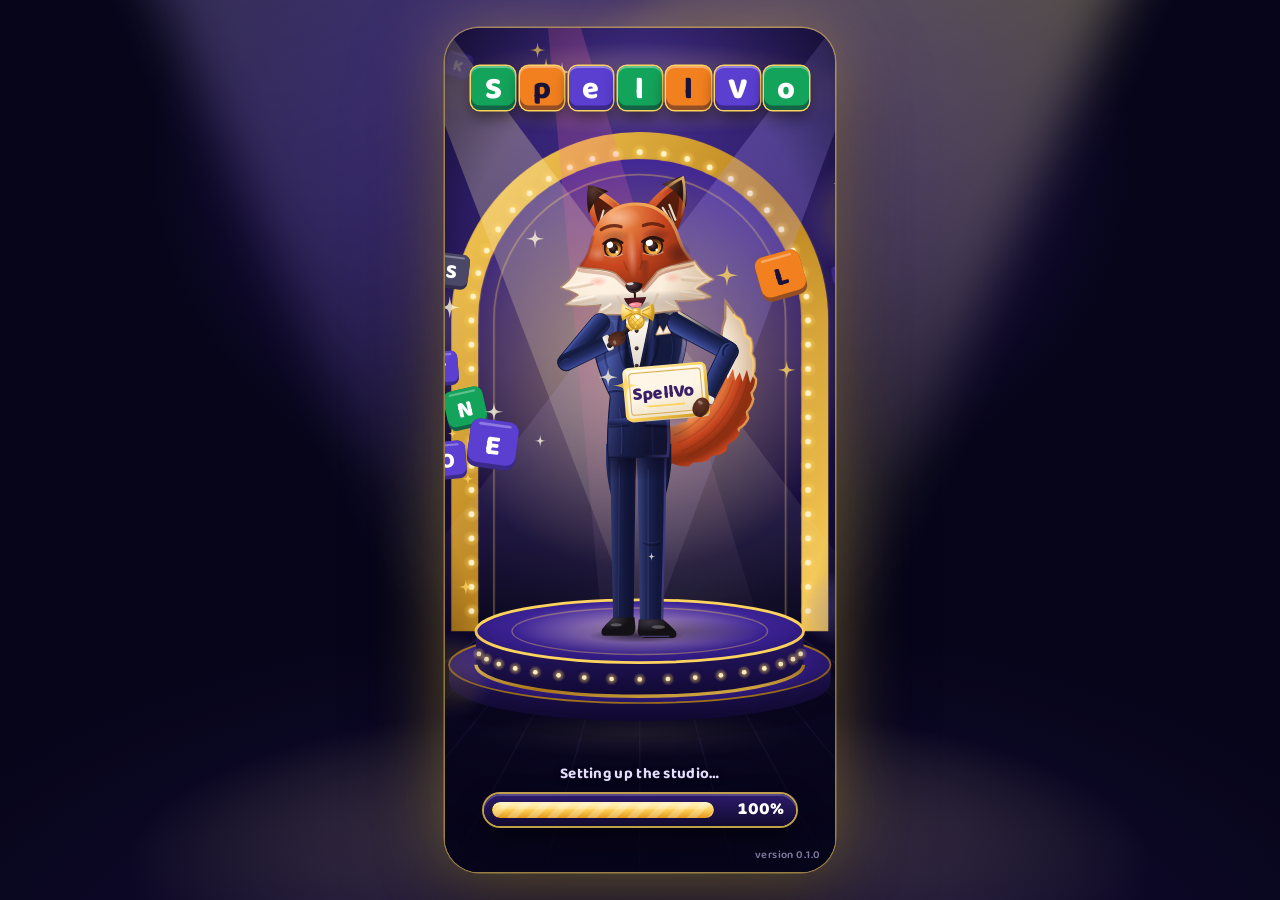
==== commit 2c976d96: "Deploy spellvo.app (source 33430bf)" ====
--- a/c/index.html
+++ b/c/index.html
@@ -29,7 +29,7 @@
     <title>Sana meydan okundu! · SpellVo</title>
     <!-- First paint, before the bundle: the loading screen's sky (as index.html). -->
     <style>html,body{background:#07051a radial-gradient(130% 75% at 50% 20%,#2e1777 0%,#170d3d 52%,#07051a 100%);height:100%;margin:0}</style>
-    <script type="module" crossorigin src="/c/assets/challenge-CFmmmwzp.js"></script>
+    <script type="module" crossorigin src="/c/assets/challenge-lUE8zTnA.js"></script>
     <link rel="stylesheet" crossorigin href="/c/assets/challenge-DQkZPn-P.css">
     <link rel="preload" href="/c/assets/baloo-2-latin-700-normal-CqTg7A15.woff2" as="font" type="font/woff2" crossorigin>
     <link rel="preload" href="/c/assets/baloo-2-latin-800-normal-BbF3Etk1.woff2" as="font" type="font/woff2" crossorigin>
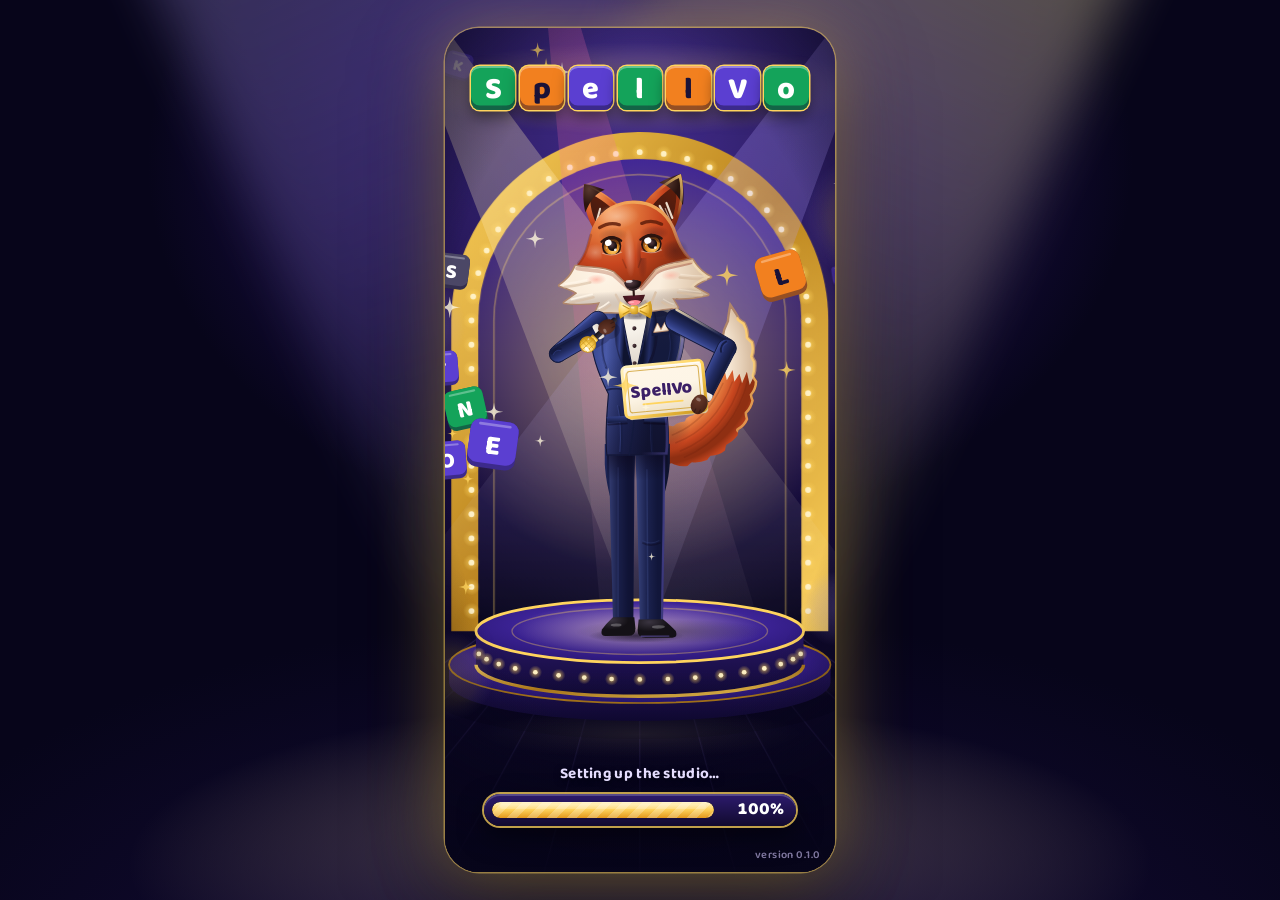
==== commit 604452ae: "Deploy spellvo.app (source c5ddb1a)" ====
--- a/c/index.html
+++ b/c/index.html
@@ -29,7 +29,7 @@
     <title>Sana meydan okundu! · SpellVo</title>
     <!-- First paint, before the bundle: the loading screen's sky (as index.html). -->
     <style>html,body{background:#07051a radial-gradient(130% 75% at 50% 20%,#2e1777 0%,#170d3d 52%,#07051a 100%);height:100%;margin:0}</style>
-    <script type="module" crossorigin src="/c/assets/challenge-lUE8zTnA.js"></script>
+    <script type="module" crossorigin src="/c/assets/challenge-D8sPvyj1.js"></script>
     <link rel="stylesheet" crossorigin href="/c/assets/challenge-DQkZPn-P.css">
     <link rel="preload" href="/c/assets/baloo-2-latin-700-normal-CqTg7A15.woff2" as="font" type="font/woff2" crossorigin>
     <link rel="preload" href="/c/assets/baloo-2-latin-800-normal-BbF3Etk1.woff2" as="font" type="font/woff2" crossorigin>
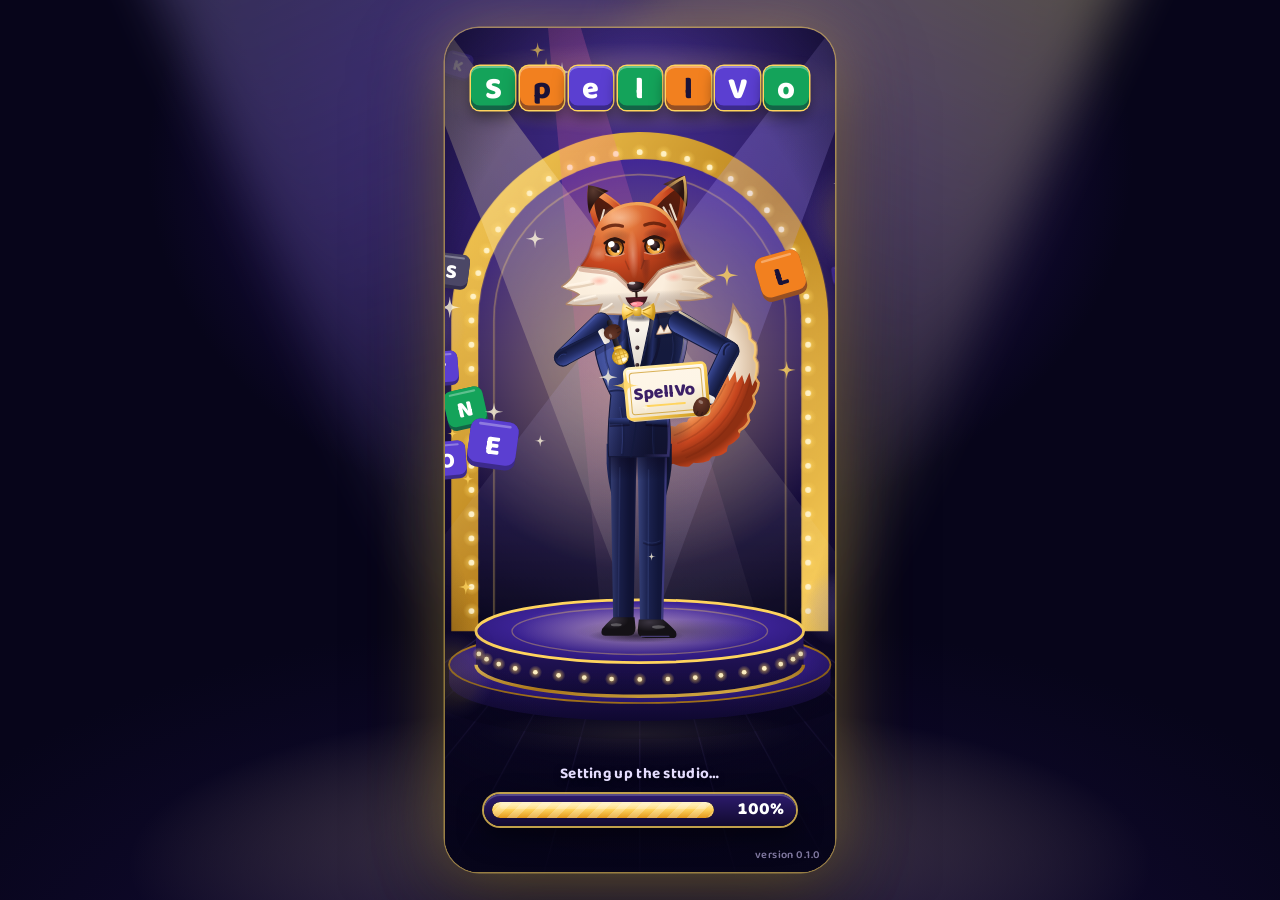
==== commit b2bc65bb: "Deploy spellvo.app (source 69cbc16)" ====
--- a/c/index.html
+++ b/c/index.html
@@ -29,7 +29,7 @@
     <title>Sana meydan okundu! · SpellVo</title>
     <!-- First paint, before the bundle: the loading screen's sky (as index.html). -->
     <style>html,body{background:#07051a radial-gradient(130% 75% at 50% 20%,#2e1777 0%,#170d3d 52%,#07051a 100%);height:100%;margin:0}</style>
-    <script type="module" crossorigin src="/c/assets/challenge-D8sPvyj1.js"></script>
+    <script type="module" crossorigin src="/c/assets/challenge-CcQNwUoz.js"></script>
     <link rel="stylesheet" crossorigin href="/c/assets/challenge-DQkZPn-P.css">
     <link rel="preload" href="/c/assets/baloo-2-latin-700-normal-CqTg7A15.woff2" as="font" type="font/woff2" crossorigin>
     <link rel="preload" href="/c/assets/baloo-2-latin-800-normal-BbF3Etk1.woff2" as="font" type="font/woff2" crossorigin>
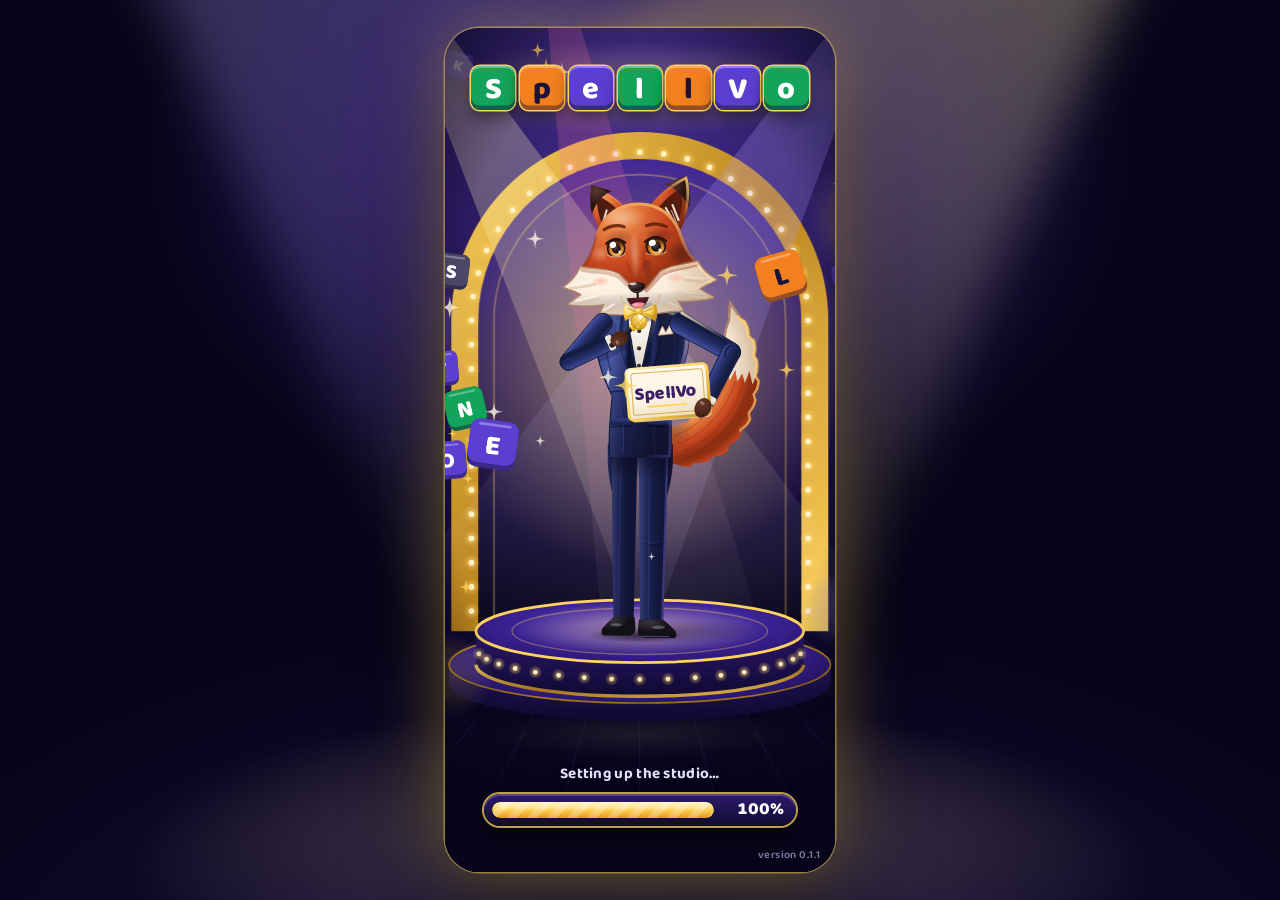
==== commit ed86f2ac: "Deploy spellvo.app (source ad2ac65)" ====
--- a/c/index.html
+++ b/c/index.html
@@ -29,7 +29,7 @@
     <title>Sana meydan okundu! · SpellVo</title>
     <!-- First paint, before the bundle: the loading screen's sky (as index.html). -->
     <style>html,body{background:#07051a radial-gradient(130% 75% at 50% 20%,#2e1777 0%,#170d3d 52%,#07051a 100%);height:100%;margin:0}</style>
-    <script type="module" crossorigin src="/c/assets/challenge-CcQNwUoz.js"></script>
+    <script type="module" crossorigin src="/c/assets/challenge-pWpWzHsu.js"></script>
     <link rel="stylesheet" crossorigin href="/c/assets/challenge-DQkZPn-P.css">
     <link rel="preload" href="/c/assets/baloo-2-latin-700-normal-CqTg7A15.woff2" as="font" type="font/woff2" crossorigin>
     <link rel="preload" href="/c/assets/baloo-2-latin-800-normal-BbF3Etk1.woff2" as="font" type="font/woff2" crossorigin>
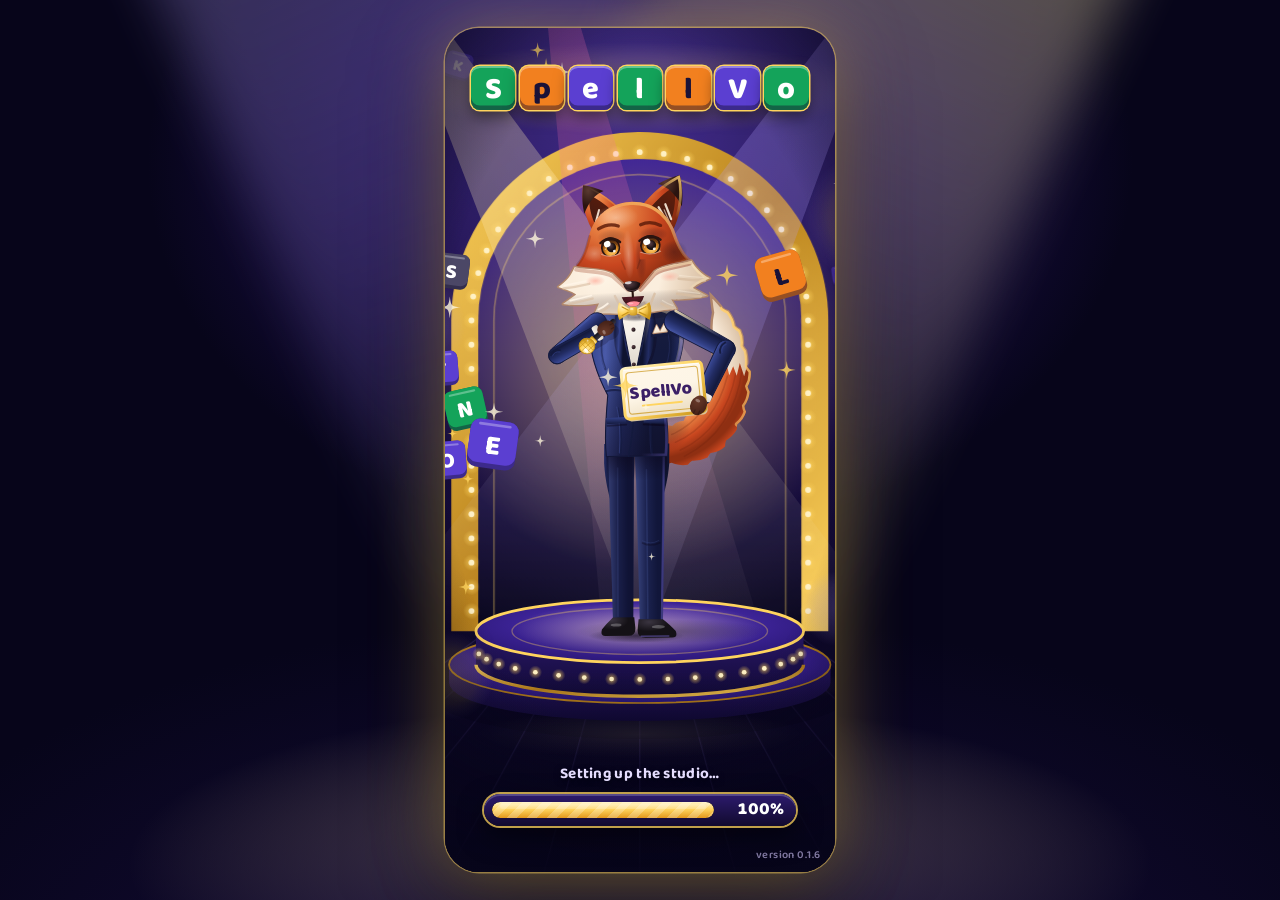
==== commit f140de83: "Deploy spellvo.app (source 414a88b)" ====
--- a/c/index.html
+++ b/c/index.html
@@ -29,8 +29,8 @@
     <title>Sana meydan okundu! · SpellVo</title>
     <!-- First paint, before the bundle: the loading screen's sky (as index.html). -->
     <style>html,body{background:#07051a radial-gradient(130% 75% at 50% 20%,#2e1777 0%,#170d3d 52%,#07051a 100%);height:100%;margin:0}</style>
-    <script type="module" crossorigin src="/c/assets/challenge-pWpWzHsu.js"></script>
-    <link rel="stylesheet" crossorigin href="/c/assets/challenge-DQkZPn-P.css">
+    <script type="module" crossorigin src="/c/assets/challenge-B6wsXdlu.js"></script>
+    <link rel="stylesheet" crossorigin href="/c/assets/challenge-Dg0Dw9sS.css">
     <link rel="preload" href="/c/assets/baloo-2-latin-700-normal-CqTg7A15.woff2" as="font" type="font/woff2" crossorigin>
     <link rel="preload" href="/c/assets/baloo-2-latin-800-normal-BbF3Etk1.woff2" as="font" type="font/woff2" crossorigin>
     <link rel="preload" href="/c/assets/baloo-2-latin-ext-700-normal-Mlh7kdab.woff2" as="font" type="font/woff2" crossorigin>
--- a/c/assets/challenge-Dg0Dw9sS.css
+++ b/c/assets/challenge-Dg0Dw9sS.css
@@ -0,0 +1 @@
+@font-face{font-family:"Baloo 2";font-style:normal;font-display:swap;font-weight:500;src:url(/c/assets/baloo-2-latin-500-normal-CmLZ27r7.woff2)format("woff2"),url(/c/assets/baloo-2-latin-500-normal-BSdEhq8m.woff)format("woff")}@font-face{font-family:"Baloo 2";font-style:normal;font-display:swap;font-weight:500;src:url(/c/assets/baloo-2-latin-ext-500-normal-Ba7mhTsk.woff2)format("woff2"),url(/c/assets/baloo-2-latin-ext-500-normal-D1XZow3C.woff)format("woff")}@font-face{font-family:"Baloo 2";font-style:normal;font-display:swap;font-weight:600;src:url(/c/assets/baloo-2-latin-600-normal-tIfxVoAe.woff2)format("woff2"),url(/c/assets/baloo-2-latin-600-normal-B4tNaogw.woff)format("woff")}@font-face{font-family:"Baloo 2";font-style:normal;font-display:swap;font-weight:600;src:url(/c/assets/baloo-2-latin-ext-600-normal-DiVeaYrH.woff2)format("woff2"),url(/c/assets/baloo-2-latin-ext-600-normal-CFaB2nBN.woff)format("woff")}@font-face{font-family:"Baloo 2";font-style:normal;font-display:swap;font-weight:700;src:url(/c/assets/baloo-2-latin-700-normal-CqTg7A15.woff2)format("woff2"),url(/c/assets/baloo-2-latin-700-normal-Ld3Zm3l2.woff)format("woff")}@font-face{font-family:"Baloo 2";font-style:normal;font-display:swap;font-weight:700;src:url(/c/assets/baloo-2-latin-ext-700-normal-Mlh7kdab.woff2)format("woff2"),url(/c/assets/baloo-2-latin-ext-700-normal-D6LeXASg.woff)format("woff")}@font-face{font-family:"Baloo 2";font-style:normal;font-display:swap;font-weight:800;src:url(/c/assets/baloo-2-latin-800-normal-BbF3Etk1.woff2)format("woff2"),url(/c/assets/baloo-2-latin-800-normal-B8BXfZF7.woff)format("woff")}@font-face{font-family:"Baloo 2";font-style:normal;font-display:swap;font-weight:800;src:url(/c/assets/baloo-2-latin-ext-800-normal-C_Iwmf1s.woff2)format("woff2"),url(/c/assets/baloo-2-latin-ext-800-normal-D-iCxxqE.woff)format("woff")}:root{--c-bg-0:#0d0920;--c-bg-1:#1a1238;--c-bg-2:#34207a;--c-spot:#ffd45e1f;--c-spot-2:#a48bff1f;--c-floor:#5b3fd159;--c-particle:#ffd45e8c;--c-gold:#ffd45e;--c-gold-deep:#d99a1b;--c-gold-glow:#ffd45e47;--c-gold-glow-strong:#ffd45e99;--c-gold-clear:#ffd45e00;--c-pink:#ff5fa2;--c-pink-glow:#ff5fa28c;--c-lavender:#a48bff;--c-violet:#7558ea;--c-text:#fff;--c-text-muted:#c9bff2;--c-text-dark:#1a1238;--c-panel:#241854db;--c-panel-border:#c9bff22e;--c-overlay:#0a061abd;--c-overlay-strong:#0a061ae6;--c-overlay-light:#0a061a80;--c-tint:#ffffff14;--c-tint-strong:#ffffff1f;--c-hairline:#ffffff47;--c-sheen:#fff3;--c-sheen-clear:#fff0;--c-shine:#fff9;--c-shadow:#00000059;--c-shadow-soft:#00000040;--c-shadow-strong:#00000080;--c-mask:#000;--c-mask-mid:#0009;--tile-empty-bg:#5b3fd1;--tile-empty-edge:#3c2a8b;--tile-empty-hi:#9482e1;--tile-empty-fg:#fff;--tile-typed-bg:#7558ea;--tile-typed-edge:#4b3899;--tile-typed-hi:#a592f1;--tile-typed-ring:#d3c8ff;--tile-correct-bg:#14a35a;--tile-correct-edge:#136446;--tile-correct-hi:#66c394;--tile-correct-fg:#fff;--tile-present-bg:#f2801f;--tile-present-edge:#944f24;--tile-present-hi:#f7ac6d;--tile-present-fg:#1a1238;--tile-absent-bg:#4b4766;--tile-absent-edge:#332e4d;--tile-absent-hi:#8a879c;--tile-absent-fg:#fff;--tile-elim-bg:#d8343b;--tile-elim-edge:#852334;--tile-elim-hi:#e67b80;--tile-elim-fg:#fff;--tile-active-frame:#ffd45e;--tile-active-glow:#ffd45e8c;--golden-coin:#ffd45e;--golden-coin-ring:#1a1238;--golden-coin-hollow:#1a12388c;--golden-star:#1a1238;--golden-ring:#ffd45ed9;--golden-ring-claimed:#ffd45e66;--golden-glow:#ffd45e80;--golden-glow-claimed:#ffd45e38;--golden-flash:#fff3c4f2;--timer-track:#ffffff1f;--timer-ok:#3ddc97;--timer-mid:#ffd45e;--timer-low:#ff4d57;--key-bg:#3b2b8c;--key-bg-hover:#4a38a6;--key-bg-active:#5b47c2;--key-edge:#2a1e63;--key-hi:#6d5cbf;--key-fg:#fff;--key-action-bg:#ffd45e;--key-action-edge:#c2901c;--key-action-hi:#ffe8a8;--key-action-fg:#1a1238;--kb-android-panel:#0a0a0a;--kb-android-key:#303030;--kb-android-key-pressed:#4a4a4a;--kb-android-fn:#1b1b1b;--kb-android-fg:#fff;--kb-android-fg-unused:#ffffff4d;--kb-android-pop:#5a5a5a;--kb-enter:#ffd45e;--kb-enter-pressed:#ffe08a;--kb-enter-fg:#1a1238;--kb-ios-panel:#2b2b2d;--kb-ios-key:#6b6b6e;--kb-ios-key-pressed:#8a8a8e;--kb-ios-fn:#464649;--kb-ios-fg:#fff;--kb-ios-fg-unused:#ffffff4d;--kb-ios-enter:#0a84ff;--kb-ios-enter-pressed:#3d9bff;--kb-ios-enter-fg:#fff;--kb-ios-shadow:#00000073;--btn-primary-bg:#ffd45e;--btn-primary-edge:#c2901c;--btn-primary-fg:#1a1238;--btn-primary-glow:#ffd45e59;--btn-secondary-bg:#3b2b8c;--btn-secondary-bg-hover:#4a38a6;--btn-secondary-edge:#2a1e63;--btn-secondary-fg:#fff;--btn-danger-bg:#d8343b;--btn-danger-edge:#852334;--btn-danger-fg:#fff;--switch-off:#4b4766;--switch-on:#ffd45e;--switch-knob:#fff;--switch-knob-on:#1a1238;--stage-1:#a48bff;--stage-1-edge:#6756a6;--stage-1-fg:#1a1238;--stage-2:#ff5fa2;--stage-2-edge:#9b3c70;--stage-2-fg:#1a1238;--stage-3:#ffd45e;--stage-3-edge:#c2901c;--stage-3-fg:#1a1238;--final:#fff0c2;--final-edge:#c9a24a;--final-fg:#1a1238;--final-glow:#fff0c273;--final-curtain:#5e1a5a;--final-curtain-clear:#5e1a5a00;--daily:#ff5fa2;--daily-edge:#9b3c70;--daily-fg:#1a1238;--daily-glow:#ff5fa259;--daily-face:#3d1856;--daily-face-edge:#230b33;--daily-face-hover:#4b1f69;--daily-paper:#fbeedd;--share-bg-top:#3a2590;--share-bg:#1a1238;--share-bg-bottom:#0d0920;--share-spot:#ffd45e33;--share-spot-clear:#ffd45e00;--share-frame:#ffd45e;--share-panel:#ffffff12;--share-panel-edge:#ffffff29;--share-text:#fff;--share-muted:#c9bff2;--share-gold:#ffd45e;--share-unplayed:#ffffff4d;--share-qr-bg:#fff;--share-qr-fg:#1a1238;--share-challenge:#ffd45e;--share-challenge-fg:#1a1238;--challenge-me:#ffd45e;--challenge-me-fg:#1a1238;--challenge-them:#a48bff;--challenge-them-fg:#1a1238;--challenge-ticket:#2a1c66;--challenge-ticket-edge:#ffd45e8c;--challenge-glow:#ffd45e4d;--challenge-vs:#ff5fa2;--store-bg:#fff8e6;--store-fg:#1a1238;--store-soon-edge:#c9bff273;--web-pill:#1a1238b8;--web-pill-on:#ffd45e;--web-pill-on-fg:#1a1238;--fox-fur-light:#e47a3e;--fox-fur:#c8461f;--fox-fur-dark:#8f2f12;--fox-fur-deep:#5e1d0b;--fox-ear-back:#2a1410;--fox-ear-inner:#3a1a14;--fox-cream:#fbeedd;--fox-cream-shade:#ead6bf;--fox-outline:#b0866a;--fox-iris:#eb9a2c;--fox-iris-dark:#9a5414;--fox-pupil:#1a1012;--fox-shine:#fff;--fox-liner:#2a1410;--fox-mouth:#5a1a2a;--fox-tongue:#ff8a96;--fox-blush:#ff8c7a;--fox-paw:#3e1d14;--fox-suit-light:#34428a;--fox-suit:#222c63;--fox-suit-dark:#141a3d;--fox-suit-edge:#4a5aa8;--fox-lapel:#0f1430;--fox-sheen:#ffffff2e;--fox-trouser-light:#3a4680;--fox-trouser:#1c2350;--fox-trouser-dark:#11163a;--fox-shirt:#f7f2ea;--fox-shirt-shade:#ddd5ca;--fox-shoe:#141116;--fox-shoe-shine:#ffffff40;--fox-gold:#ffd45e;--fox-gold-deep:#c99419;--fox-mic-handle:#2a2630;--fox-rim-warm:#ffcf70;--fox-rim-cool:#b9a7ff;--fox-shade:#0b0618;--fox-highlight:#fff6e8;--fox-iris-light:#ffcf73;--fox-nose-hi:#5a4048;--fox-paw-hi:#6a3a2a;--fox-gold-light:#fff2bf;--fox-shoe-hi:#3a3440;--fox-card:#fdf5e6;--fox-card-edge:#d9c49a;--fox-card-ink:#3b1f66;--fox-fur-hi:#f59a5e;--fox-ear-tip-hi:#5a3a30;--fox-cream-deep:#d9bfa3;--fox-rim:#ffe9b8;--fox-bounce:#8f7bff;--fox-card-shade:#efe2c8;--icon-bg-hi:#3a2590;--icon-bg:#1a1238;--icon-ring:#ffd45ed9;--icon-spot:#ffd45e38;--icon-spot-clear:#ffd45e00;--item-paw:#ffd45e;--item-paw-deep:#c2901c;--item-book:#2f3a85;--item-book-spine:#141a3d;--item-book-pages:#fbeedd;--item-time-face:#fbeedd;--item-time-hand:#1a1238;--item-count-bg:#ffd45e;--item-count-fg:#1a1238;--item-spent:#ffffff59;--life-heart:#ff5c86;--life-heart-deep:#b52a55;--life-heart-shine:#ffffff8c;--life-empty:#ffffff38;--paw-coin:#ffd45e;--paw-coin-hi:#fff1b8;--paw-coin-rim:#c2901c;--paw-coin-print:#6b4310;--paw-zone-low:#3b2d7d;--paw-zone-low-fg:#fff;--paw-zone-mid:#a48bff;--paw-zone-top:#ffd45e;--paw-zone-fg:#1a1238;--paw-zone-edge:#0d09208c;--paw-arrow:#fff;--paw-arrow-edge:#1a1238;--paw-dim:.45;--test-bg:#0b0a12;--test-panel:#1c1a2a;--test-fg:#fff;--test-badge:#ff5fa2;--test-badge-fg:#1a1238;--test-stripe:#ff5fa229;--test-stripe-clear:#ff5fa200;--pip-no-bonus:.4;--load-sky-top:#2e1777;--load-sky:#170d3d;--load-sky-deep:#07051a;--load-haze:#a48bff33;--load-haze-clear:#a48bff00;--load-backlight:#ffd8828c;--load-backlight-clear:#ffd88200;--load-arch:#1f1150;--load-arch-hi:#3b2196;--load-arch-rim:#ffd45e;--load-arch-rim-deep:#b9811a;--load-arch-line:#ffd45e59;--load-bulb:#fff1c4;--load-bulb-glow:#ffd45eb3;--load-bulb-glow-clear:#ffd45e00;--load-beam-gold:#ffecb86b;--load-beam-lavender:#b4a0ff5c;--load-beam-pink:#ff6eaf4d;--load-beam-clear:#fff0;--load-floor-far:#10092d;--load-floor-line:#a48bff29;--load-podium-top:#5534c4;--load-podium-top-deep:#2c1878;--load-podium-side:#2a1868;--load-podium-side-deep:#120a36;--load-podium-rim:#ffd45e;--load-pool:#ffe6a08c;--load-pool-clear:#ffe6a000;--load-sparkle:#fff8dc;--load-sparkle-gold:#ffd45e;--load-bokeh:#b4a0ff38;--load-bokeh-gold:#ffd45e33;--load-bokeh-clear:#b4a0ff00;--load-vignette:#07051ae0;--load-vignette-clear:#07051a00;--load-logo-glow:#ffd45e61;--load-bar-plaque:#110a2e;--load-bar-plaque-hi:#2d1b6e;--load-bar-rim:#ffd45ebf;--load-bar-track:#07041a;--load-bar-fill-hi:#fff3c4;--load-bar-fill:#ffd45e;--load-bar-fill-deep:#e2981d;--load-bar-stripe:#ffffff3d;--load-bar-text:#fff;--load-label:#e6deff;--load-version:#c9bff29e;--load-frame-rim:#ffd45e73;--load-frame-shadow:#000000a6;--load-ambient-dim:#07051a8c;--load-spot:#ffeec457;--lobby-shade-top:#07051ab8;--lobby-shade-clear:#07051a00;--lobby-chip:#110a2ed1;--lobby-chip-hi:#34207ae6;--lobby-chip-rim:#ffd45e8c;--lobby-plaque-hi:#5a3fd0;--lobby-plaque:#34207a;--lobby-plaque-deep:#1a0f4a;--lobby-plaque-rim:#ffd45e;--lobby-plaque-rim-deep:#a8731a;--lobby-plaque-glow:#ffd45e52;--lobby-plaque-press:#07051a59;--lobby-caption:#fff;--lobby-dot:#ff3348;--lobby-dot-glow:#ff3348a6;--lobby-dot-ring:#1a1238;--lobby-timer:#07051adb;--lobby-timer-fg:#ffd45e;--lobby-flame-outer:#ff6a2b;--lobby-flame-mid:#ffa63d;--lobby-flame-core:#fff1b8;--lobby-flame-off:#6f6890;--lobby-ad:#ff4f98;--lobby-ad-fg:#fff;--lobby-bubble:#fff8e9;--lobby-bubble-ink:#1a1238;--lobby-bubble-edge:#e6c37a;--lobby-plate:#110a2edb;--lobby-plate-rim:#ffd45eb3;--lobby-tabbar:#0c0820f0;--lobby-tabbar-rim:#ffd45e52;--lobby-tab:#b3a8de;--lobby-tab-active:#ffd45e;--lobby-tab-active-bg:#ffd45e24;--lobby-gain:#fff3c4;--lobby-lock:#1a1238;--lobby-lock-fg:#ffd45e;--lobby-lock-ring:#ffd45ebf;--lobby-waiting:#ffd45e;--lobby-waiting-fg:#1a1238;--lobby-play-invite:#ffe48c8c;--lobby-play-invite-clear:#ffe48c00;--c-vignette:#0d0920b8;--c-focus:#e6deff;--confetti-1:#ffd45e;--confetti-2:#ff5fa2;--confetti-3:#a48bff;--confetti-4:#14a35a;--confetti-5:#f2801f;--confetti-6:#fff;--confetti-gold-light:#fff3c4;--bubble:var(--lobby-bubble);--bubble-ink:var(--lobby-bubble-ink);--bubble-edge:var(--lobby-bubble-edge);--bubble-soft:#6a5f8c;--bubble-button:#f3e3bd;--bubble-button-hover:#ead39c;--sheet-grip:#ffffff6b;--sheet-grip-active:#ffd45ee6;--timer-paused:#b9b0dd}:root[data-color-mode=cb]{--tile-correct-bg:#f5793a;--tile-correct-edge:#964b33;--tile-correct-hi:#f8a87f;--tile-correct-fg:#1a1238;--tile-present-bg:#58a6f0;--tile-present-edge:#3b659d;--tile-present-hi:#92c5f5;--tile-present-fg:#1a1238;--confetti-4:#f5793a;--confetti-5:#58a6f0}*,:before,:after{box-sizing:border-box}html,body,#root{height:100%;margin:0}body{color:var(--c-text);background:var(--c-bg-0);-webkit-font-smoothing:antialiased;-webkit-tap-highlight-color:transparent;overscroll-behavior:none;font-family:"Baloo 2",system-ui,sans-serif;font-weight:600;overflow:hidden}button{font:inherit;color:inherit}:focus-visible{outline:3px solid var(--c-focus);outline-offset:3px}html[data-native]{touch-action:manipulation;-webkit-user-select:none;user-select:none;-webkit-touch-callout:none}html[data-native] :is(input,textarea,[contenteditable=true]){-webkit-user-select:text;user-select:text;-webkit-touch-callout:default}html[data-native] :is(img,svg,a){-webkit-user-drag:none}html[data-native] *{overscroll-behavior:none}.sr-only{clip:rect(0 0 0 0);white-space:nowrap;border:0;width:1px;height:1px;margin:-1px;padding:0;position:absolute;overflow:hidden}.screen-layer{height:100%;position:relative;overflow-x:clip}html[data-nav] .screen-layer{view-transition-name:screen;background:radial-gradient(120% 70% at 50% 110%, var(--c-bg-2) 0%, transparent 60%), radial-gradient(80% 50% at 50% -10%, var(--c-bg-2) 0%, transparent 70%), linear-gradient(180deg, var(--c-bg-1) 0%, var(--c-bg-0) 100%)}::view-transition-group(screen){animation-duration:.26s}::view-transition-old(screen){mix-blend-mode:normal;animation-duration:.26s;animation-timing-function:cubic-bezier(.25,.8,.25,1);animation-fill-mode:both}::view-transition-new(screen){mix-blend-mode:normal;animation-duration:.26s;animation-timing-function:cubic-bezier(.25,.8,.25,1);animation-fill-mode:both}html[data-nav=forward]::view-transition-old(screen){animation-name:navAway}html[data-nav=forward]::view-transition-new(screen){box-shadow:-14px 0 28px var(--c-shadow-strong);animation-name:navInFromRight}html[data-nav=back]::view-transition-old(screen){z-index:1;box-shadow:-14px 0 28px var(--c-shadow-strong);animation-name:navOutToRight}html[data-nav=back]::view-transition-new(screen){animation-name:navReturn}html[data-nav=fade]::view-transition-old(screen){animation-name:navFadeOut;animation-duration:.2s}html[data-nav=fade]::view-transition-new(screen){animation-name:navFadeIn;animation-duration:.2s}html[data-nav] body:after{content:"";z-index:2147483647;position:fixed;inset:0}html[data-arrive] .decor{display:none}html[data-flat] [data-screen-layer] *,html[data-flat] [data-screen-layer] :before,html[data-flat] [data-screen-layer] :after{box-shadow:none!important;text-shadow:none!important}.rehearsal{z-index:90;pointer-events:none;contain:strict;position:absolute;inset:0;overflow:hidden}.rehearsal__screen{position:absolute;inset:0}.rehearsal[data-rehearsal=flat] .decor{display:none}.rehearsal[data-rehearsal=flat] *,.rehearsal[data-rehearsal=flat] :before,.rehearsal[data-rehearsal=flat] :after{box-shadow:none!important;text-shadow:none!important}.rehearsal__slide{background:radial-gradient(120% 70% at 50% 110%, var(--c-bg-2) 0%, transparent 60%), radial-gradient(80% 50% at 50% -10%, var(--c-bg-2) 0%, transparent 70%), linear-gradient(180deg, var(--c-bg-1) 0%, var(--c-bg-0) 100%);box-shadow:-14px 0 28px var(--c-shadow-strong);position:absolute;inset:0}.decor{animation:.26s ease-out decorIn}@keyframes decorIn{0%{opacity:0}}@media (prefers-reduced-motion:reduce){.decor{animation:none}}@keyframes navFadeOut{to{opacity:0}}@keyframes navFadeIn{0%{opacity:0}}@keyframes navInFromRight{0%{transform:translate(100%)}}@keyframes navOutToRight{to{transform:translate(100%)}}@keyframes navAway{to{opacity:.35;transform:translate(-28%)}}@keyframes navReturn{0%{opacity:.35;transform:translate(-28%)}}.studio{z-index:0;pointer-events:none;background:radial-gradient(120% 70% at 50% 110%, var(--c-bg-2) 0%, transparent 60%), radial-gradient(80% 50% at 50% -10%, var(--c-bg-2) 0%, transparent 70%), linear-gradient(180deg, var(--c-bg-1) 0%, var(--c-bg-0) 100%);position:absolute;inset:0;overflow:hidden}:root:has([data-lobby],[data-loading=loading]) .studio{display:none}:root:has([data-loading=loading]) [data-screen-layer]{visibility:hidden}.studio__decor{position:absolute;inset:0}.studio__beam{width:60vmax;height:140vmax;position:absolute;top:-20%}.studio__light{contain:strict;transform-origin:50% 0;width:100%;height:100%;animation:14s ease-in-out infinite alternate sweep;position:absolute;inset:0}.studio__beam--l{--from:-28deg;--to:6deg;left:-20vmax}.studio__beam--r{--from:28deg;--to:-6deg;right:-20vmax}.studio__beam--r .studio__light{animation-duration:17s;animation-delay:-6s}.studio__beam--c{--from:-8deg;--to:8deg;opacity:.7;left:calc(50% - 30vmax)}.studio__beam--c .studio__light{animation-duration:21s}html[data-perf=low] .studio__light{transform:rotate(calc((var(--from) + var(--to)) / 2));animation:none}html[data-perf=low] .studio__floor{animation:none}html[data-perf=low] .studio__particle{display:none}@keyframes sweep{0%{transform:rotate(var(--from))}to{transform:rotate(var(--to))}}.studio__floor{background:radial-gradient(50% 50% at 50% 50%, var(--c-floor), transparent 70%);height:60vh;animation:6s ease-in-out infinite floorPulse;position:absolute;bottom:-30vh;left:-10%;right:-10%}@keyframes floorPulse{50%{opacity:.55}}.studio__particle{background:var(--c-particle);width:4px;height:4px;box-shadow:0 0 8px var(--c-particle);border-radius:50%;animation:linear infinite rise;position:absolute;bottom:-10px}@keyframes rise{0%{opacity:0;transform:translateY(0)}10%{opacity:1}to{opacity:0;transform:translateY(-105vh)}}@media (prefers-reduced-motion:reduce){.studio__light,.studio__floor,.studio__particle{animation:none!important}.studio__particle{display:none}}._fox_4il2f_1{display:block;overflow:visible}._fox_4il2f_1[data-variant=head]{overflow:hidden}._farRim_4il2f_12 [data-rim]{stroke:var(--fox-rim-cool);opacity:.35}._nearRim_4il2f_17 [data-rim]{stroke:var(--fox-rim-warm);opacity:.5}._swap_4il2f_23{transform-box:fill-box;transform-origin:50%;animation:.26s cubic-bezier(.2,.9,.3,1.25) _swap_4il2f_23}@keyframes _swap_4il2f_23{0%{opacity:0;transform:scale(.8)}to{opacity:1;transform:scale(1)}}@media (prefers-reduced-motion:reduce){._swap_4il2f_23{animation:none}}html[data-arrive] ._swap_4il2f_23{animation:none}._button_1y00l_2{--bg:var(--btn-primary-bg);--edge:var(--btn-primary-edge);--fg:var(--btn-primary-fg);background:var(--bg);min-height:56px;color:var(--fg);box-shadow:inset 0 -6px 0 var(--edge), 0 10px 26px var(--c-shadow);cursor:pointer;border:0;border-radius:18px;justify-content:center;align-items:center;gap:10px;padding:8px 26px 2px;font-size:22px;font-weight:800;line-height:1.1;text-decoration:none;transition:transform .12s,background-color .12s;display:inline-flex}._button_1y00l_2:hover{transform:translateY(-2px)scale(1.02)}._button_1y00l_2:active{transform:translateY(3px)scale(.98)}._primary_1y00l_33{box-shadow:inset 0 -6px 0 var(--edge), 0 12px 32px var(--c-gold-glow)}._secondary_1y00l_37{--bg:var(--btn-secondary-bg);--edge:var(--btn-secondary-edge);--fg:var(--btn-secondary-fg)}._secondary_1y00l_37:hover{--bg:var(--btn-secondary-bg-hover)}._danger_1y00l_47{--bg:var(--btn-danger-bg);--edge:var(--btn-danger-edge);--fg:var(--btn-danger-fg)}._text_1y00l_54{min-height:44px;color:var(--c-text-muted);text-underline-offset:3px;cursor:pointer;background:0 0;border:0;border-radius:12px;padding:6px 14px 2px;font-size:16px;font-weight:700;text-decoration:underline}._text_1y00l_54:hover{color:var(--c-text)}._small_1y00l_72{min-height:44px;box-shadow:inset 0 -4px 0 var(--edge);border-radius:14px;padding:5px 14px 1px;font-size:17px}@media (prefers-reduced-motion:reduce){._button_1y00l_2{transition:none}._button_1y00l_2:hover,._button_1y00l_2:active{transform:none}}._grip_nmv9l_1{display:none}@media (pointer:coarse) and (width<=599px){._grip_nmv9l_1{background:var(--sheet-grip);border-radius:3px;flex:none;width:42px;height:5px;margin:-6px auto 8px;transition:background-color .15s;display:block}[data-dragging]>._grip_nmv9l_1{background:var(--sheet-grip-active)}}._flags_1tuls_1{flex:none;gap:3px;display:inline-flex}._flag_1tuls_1{width:calc(var(--flag-h,20px) * 1.5);height:var(--flag-h,20px);outline:1px solid var(--c-hairline);outline-offset:-1px;box-shadow:0 2px 0 var(--c-shadow);object-fit:cover;border-radius:4px;display:block}._fox_y9woo_1{display:block;overflow:visible}._fox_y9woo_1[data-variant=head]{overflow:hidden}._breathe_y9woo_12{transform-box:view-box;transform-origin:100px 240px;animation:3.6s ease-in-out infinite alternate _breathe_y9woo_12}._breatheSubtle_y9woo_19{transform-box:view-box;transform-origin:100px 240px;animation:5.6s ease-in-out infinite alternate _breathe-subtle_y9woo_1}._blink_y9woo_26{transform-box:fill-box;transform-origin:50%;animation:5.2s infinite _blink_y9woo_26}._tail_y9woo_32{transform-box:fill-box;transform-origin:5% 95%;animation:3.2s ease-in-out infinite alternate _sway_y9woo_1}._swap_y9woo_39{animation:.22s ease-out _swap_y9woo_39}@keyframes _breathe_y9woo_12{0%{transform:translateY(0)}to{transform:translateY(-1.2px)}}@keyframes _breathe-subtle_y9woo_1{0%{transform:translateY(0)}to{transform:translateY(-2.4px)}}@keyframes _blink_y9woo_26{0%,94%,to{transform:scaleY(1)}96.5%{transform:scaleY(.08)}}@keyframes _sway_y9woo_1{0%{transform:rotate(-2deg)}to{transform:rotate(2.5deg)}}@keyframes _swap_y9woo_39{0%{opacity:0}to{opacity:1}}@media (prefers-reduced-motion:reduce){._breathe_y9woo_12,._breatheSubtle_y9woo_19,._blink_y9woo_26,._tail_y9woo_32,._swap_y9woo_39{animation:none}}._badge_166md_1{width:var(--badge);height:var(--badge);background:radial-gradient(circle at 50% 30%, var(--icon-bg-hi), var(--icon-bg) 75%);box-shadow:inset 0 0 0 max(1.5px, calc(var(--badge) * .04)) var(--icon-ring), 0 2px 8px var(--c-shadow-soft);border-radius:50%;flex:none;display:inline-block;position:relative;overflow:hidden}._fox_166md_16{width:92%;height:92%;position:absolute;top:10%;left:4%}._shareButton_1cjhs_4{width:100%}._icon_1cjhs_8{flex:none}._backdrop_1cjhs_12{z-index:50;background:var(--c-overlay);-webkit-backdrop-filter:blur(4px);backdrop-filter:blur(4px);justify-content:center;align-items:flex-end;animation:.16s ease-out both _fadeIn_1cjhs_1;display:flex;position:fixed;inset:0}._sheet_1cjhs_24{width:100%;max-height:calc(100dvh - 24px);padding:14px 16px max(16px, env(safe-area-inset-bottom));border:2px solid var(--c-gold);background:var(--c-panel);color:var(--c-text);box-shadow:0 0 40px var(--c-gold-glow), 0 -10px 40px var(--c-shadow-strong);border-bottom:0;border-radius:24px 24px 0 0;flex-direction:column;animation:.28s cubic-bezier(.2,1.2,.4,1) both _sheetUp_1cjhs_1;display:flex;overflow-y:auto}@media (width>=600px){._backdrop_1cjhs_12{align-items:center}._sheet_1cjhs_24{border-bottom:2px solid var(--c-gold);border-radius:24px;width:min(460px,100vw - 32px);padding-bottom:18px;animation:.34s cubic-bezier(.3,1.5,.5,1) both _cardIn_1cjhs_1}}._header_1cjhs_53{justify-content:space-between;align-items:center;gap:12px;display:flex}._title_1cjhs_60{color:var(--c-gold);margin:0;padding-left:4px;font-size:24px;font-weight:800;line-height:1.15}._close_1cjhs_69{border:1px solid var(--c-panel-border);width:44px;height:44px;color:var(--c-text);cursor:pointer;background:0 0;border-radius:50%;flex:none;place-items:center;display:grid}._close_1cjhs_69:hover{background:var(--c-tint)}._close_1cjhs_69:focus-visible,._format_1cjhs_87:focus-visible{outline:3px solid var(--c-focus);outline-offset:2px}._formats_1cjhs_93{background:var(--c-tint);border-radius:16px;grid-template-columns:1fr 1fr;gap:6px;margin-top:12px;padding:5px;display:grid}._format_1cjhs_87{min-height:44px;color:var(--c-text);font:inherit;cursor:pointer;background:0 0;border:0;border-radius:12px;justify-content:center;align-items:center;gap:8px;padding:4px 10px 0;font-size:17px;font-weight:800;display:inline-flex}._format_1cjhs_87[aria-checked=true]{background:var(--btn-primary-bg);color:var(--btn-primary-fg);box-shadow:inset 0 -4px 0 var(--btn-primary-edge)}._formatShape_1cjhs_126{border:2.5px solid;border-radius:4px;width:16px;height:16px;margin-top:-3px}._formatShapeStory_1cjhs_134{width:11px;height:19px}._previewBox_1cjhs_140{flex:none;justify-content:center;align-items:center;height:min(52dvh,440px);margin-top:12px;display:flex}._preview_1cjhs_140{max-width:100%;max-height:100%;box-shadow:0 8px 28px var(--c-shadow-strong);border-radius:14px;display:block}._placeholder_1cjhs_157{aspect-ratio:1;border:2px dashed var(--c-panel-border);max-width:100%;height:100%;color:var(--c-text-muted);text-align:center;border-radius:14px;place-items:center;padding:12px;font-size:16px;font-weight:700;display:grid}._placeholderStory_1cjhs_172{aspect-ratio:9/16}._action_1cjhs_176{margin-top:14px}._action_1cjhs_176:disabled{opacity:.6;cursor:default;transform:none}._status_1cjhs_186{min-height:1.4em;color:var(--c-text-muted);text-align:center;margin:8px 0 0;font-size:15px;font-weight:700}@keyframes _fadeIn_1cjhs_1{0%{opacity:0}}@keyframes _sheetUp_1cjhs_1{0%{transform:translateY(100%)}}@keyframes _cardIn_1cjhs_1{0%{opacity:0;transform:scale(.85)}}@media (prefers-reduced-motion:reduce){._backdrop_1cjhs_12,._sheet_1cjhs_24{animation:none}}._sheet_3225p_7{gap:0}._sheetGame_3225p_11{color:var(--c-text-muted);margin:8px 0 0;padding-left:4px;font-size:16px;font-weight:700}._fieldLabel_3225p_19{margin:14px 0 6px;padding-left:4px;font-size:16px;font-weight:800}._field_3225p_19{border:2px solid var(--c-panel-border);background:var(--c-bg-1);width:100%;min-height:50px;color:var(--c-text);font:inherit;border-radius:14px;padding:8px 14px 4px;font-size:20px;font-weight:800}._field_3225p_19::placeholder{color:var(--c-text-muted);opacity:.7;font-weight:700}._field_3225p_19:focus-visible{border-color:var(--c-gold);box-shadow:0 0 0 4px var(--c-gold-glow);outline:none}._fieldHint_3225p_51{color:var(--c-text-muted);margin:6px 0 0;padding-left:4px;font-size:13px;font-weight:700}._previewLabel_3225p_59{color:var(--c-text-muted);letter-spacing:.06em;text-transform:uppercase;margin:14px 0 6px;padding-left:4px;font-size:13px;font-weight:800}._ticket_3225p_70{border:2px dashed var(--challenge-ticket-edge);background:var(--challenge-ticket);box-shadow:0 0 24px var(--challenge-glow);text-align:left;border-radius:18px;align-items:center;gap:12px;padding:12px 16px 10px 12px;display:flex;position:relative}._ticketFox_3225p_83{flex:none}._ticketText_3225p_87{flex-direction:column;gap:3px;min-width:0;display:flex}._ticketEyebrow_3225p_94{color:var(--c-gold);letter-spacing:.08em;text-transform:uppercase;align-items:center;gap:6px;font-size:13px;font-weight:900;display:inline-flex}._ticketInvite_3225p_105{overflow-wrap:anywhere;font-size:18px;line-height:1.2}._ticketWords_3225p_111{--flag-h:14px;color:var(--c-text-muted);align-items:center;gap:6px;font-size:14px;font-weight:700;display:inline-flex}._switchRow_3225p_122{cursor:pointer;align-items:center;gap:12px;min-height:48px;margin-top:10px;padding:0 4px;font-size:17px;font-weight:800;display:flex}._switchInput_3225p_134{opacity:0;pointer-events:none;position:absolute}._switch_3225p_122{background:var(--switch-off);width:56px;height:32px;box-shadow:inset 0 -3px 0 var(--c-shadow-soft);border-radius:999px;flex:none;transition:background-color .16s;position:relative}._switch_3225p_122:after{content:"";background:var(--switch-knob);width:24px;height:24px;box-shadow:0 2px 6px var(--c-shadow);border-radius:50%;transition:transform .2s cubic-bezier(.3,1.5,.5,1);position:absolute;top:4px;left:4px}._switchInput_3225p_134:checked+._switch_3225p_122{background:var(--switch-on)}._switchInput_3225p_134:checked+._switch_3225p_122:after{background:var(--switch-knob-on);transform:translate(24px)}._switchInput_3225p_134:focus-visible+._switch_3225p_122{outline:3px solid var(--c-focus);outline-offset:2px}._needGame_3225p_178{text-align:left;align-items:center;gap:14px;margin-top:12px;display:flex}._needGameBody_3225p_186{color:var(--c-text-muted);margin:0;font-size:17px;font-weight:700}._screen_3225p_195{z-index:1;overscroll-behavior:contain;scrollbar-width:none;height:100dvh;padding:max(20px, env(safe-area-inset-top)) 16px max(20px, env(safe-area-inset-bottom));text-align:center;flex-direction:column;justify-content:safe center;align-items:center;gap:10px;display:flex;position:relative;overflow-y:auto}._screen_3225p_195::-webkit-scrollbar{display:none}._stage_3225p_217{place-items:center;display:grid;position:relative}._spot_3225p_223{background:radial-gradient(closest-side, var(--challenge-glow), transparent);pointer-events:none;animation:3.2s ease-in-out infinite _spotPulse_3225p_1;position:absolute;inset:-30% -40%}._hostFull_3225p_231{display:none}._hostBadge_3225p_235{animation:.52s cubic-bezier(.3,1.5,.5,1) both _hostIn_3225p_1;position:relative}@media (height>=760px){._hostBadge_3225p_235{display:none}._hostFull_3225p_231{aspect-ratio:244/432;height:min(230px,21dvh);animation:.52s cubic-bezier(.3,1.5,.5,1) both _hostIn_3225p_1;display:block;position:relative}._hostFull_3225p_231 svg{width:100%;height:100%}}@media (width>=960px) and (height>=600px){._stage_3225p_217{position:absolute;top:50%;left:calc(50% - 480px);transform:translateY(-50%)}._hostBadge_3225p_235{display:none}._hostFull_3225p_231{aspect-ratio:244/432;height:min(420px,60dvh);animation:.52s cubic-bezier(.3,1.5,.5,1) both _hostIn_3225p_1;display:block;position:relative}._hostFull_3225p_231 svg{width:100%;height:100%}}._eyebrow_3225p_282{background:var(--challenge-me);color:var(--challenge-me-fg);letter-spacing:.1em;text-transform:uppercase;box-shadow:inset 0 -3px 0 var(--btn-primary-edge), 0 0 20px var(--challenge-glow);border-radius:999px;align-items:center;gap:8px;padding:5px 14px 3px;font-size:15px;font-weight:900;display:inline-flex}._invite_3225p_297{overflow-wrap:anywhere;max-width:22ch;margin:2px 0 0;font-size:clamp(24px,6.4vw,34px);font-weight:800;line-height:1.15}._target_3225p_307{background:var(--challenge-them);min-width:200px;color:var(--challenge-them-fg);box-shadow:inset 0 -7px 0 var(--tile-empty-edge), 0 12px 30px var(--c-shadow);border-radius:20px;flex-direction:column;align-items:center;padding:8px 26px 6px;animation:.6s cubic-bezier(.3,1.5,.5,1) .16s both _plateIn_3225p_1;display:flex}._targetName_3225p_322{text-overflow:ellipsis;white-space:nowrap;max-width:18ch;font-size:15px;font-weight:800;overflow:hidden}._targetScore_3225p_331{font-variant-numeric:tabular-nums;font-size:48px;font-weight:800;line-height:1}._wordsPill_3225p_338{border:1px solid var(--c-panel-border);background:var(--c-panel);border-radius:999px;align-items:center;gap:8px;margin:2px 0 0;padding:6px 14px 4px;font-size:16px;font-weight:800;display:inline-flex}._rules_3225p_351,._note_3225p_352,._once_3225p_353{max-width:38ch;color:var(--c-text-muted);margin:0;font-size:15px;font-weight:700}._note_3225p_352{color:var(--c-gold)}._once_3225p_353{font-size:13px}._actions_3225p_369{flex-direction:column;gap:10px;width:min(340px,100%);margin-top:6px;display:flex}._wide_3225p_377{width:100%}._accept_3225p_381{min-height:66px;font-size:30px}._accept_3225p_381:disabled{opacity:.7;cursor:default;font-size:20px;transform:none}._errorFox_3225p_393{margin-bottom:4px}._errorTitle_3225p_397{margin:0;font-size:28px;font-weight:800}._errorBody_3225p_403{max-width:36ch;color:var(--c-text-muted);margin:0 0 10px}._errorBody_3225p_403+._wide_3225p_377{width:min(340px,100%)}@media (height<=700px){._screen_3225p_195{gap:7px}._hostBadge_3225p_235{--badge:76px!important}._invite_3225p_297{font-size:23px}._targetScore_3225p_331{font-size:38px}._rules_3225p_351,._note_3225p_352{font-size:14px}._actions_3225p_369{gap:8px;margin-top:2px}._accept_3225p_381{min-height:58px;font-size:26px}._actions_3225p_369 ._wide_3225p_377:not(._accept_3225p_381){min-height:48px}}._versus_3225p_446{flex-direction:column;align-items:center;gap:10px;width:min(440px,100%);display:flex}._verdict_3225p_454{flex-direction:column;gap:2px;margin:0;display:flex}._verdictTitle_3225p_461{color:var(--c-gold);font-size:30px;line-height:1.1}[data-challenge-result=lost] ._verdictTitle_3225p_461{color:var(--c-text)}._verdictSub_3225p_471{color:var(--c-text-muted);overflow-wrap:anywhere;font-size:16px;font-weight:700}._plates_3225p_478{grid-template-columns:1fr auto 1fr;align-items:center;gap:8px;width:100%;display:grid}._plate_3225p_478{border:2px solid #0000;border-radius:18px;flex-direction:column;align-items:center;min-width:0;padding:8px 8px 6px;animation:.6s cubic-bezier(.3,1.5,.5,1) both _plateIn_3225p_1;display:flex;transform:scale(.94)}._plateMe_3225p_498{background:var(--challenge-me);color:var(--challenge-me-fg);box-shadow:inset 0 -6px 0 var(--btn-primary-edge)}._plateThem_3225p_504{background:var(--challenge-them);color:var(--challenge-them-fg);box-shadow:inset 0 -6px 0 var(--tile-empty-edge);animation-delay:.12s}._plate_3225p_478:not(._plateLead_3225p_512){background:var(--c-panel);box-shadow:none;border-color:currentColor}._plateMe_3225p_498:not(._plateLead_3225p_512){color:var(--challenge-me)}._plateThem_3225p_504:not(._plateLead_3225p_512){color:var(--challenge-them)}._plateLead_3225p_512{transform:none}._plateMe_3225p_498._plateLead_3225p_512{box-shadow:inset 0 -6px 0 var(--btn-primary-edge), 0 0 26px var(--challenge-glow)}._plateName_3225p_537{text-overflow:ellipsis;white-space:nowrap;max-width:100%;font-size:14px;font-weight:800;overflow:hidden}._plateScore_3225p_546{font-variant-numeric:tabular-nums;font-size:clamp(26px,8vw,36px);line-height:1.05}._vs_3225p_552{background:var(--challenge-vs);width:44px;height:44px;color:var(--c-text-dark);text-transform:uppercase;box-shadow:0 0 18px var(--c-pink-glow);border-radius:50%;place-items:center;padding-top:3px;font-size:17px;font-weight:900;display:grid}._playedBefore_3225p_567{color:var(--c-text-muted);margin:0;font-size:14px;font-weight:700}._rematchHint_3225p_574{color:var(--c-text-muted);text-align:center;margin:-4px 0 0;font-size:14px;font-weight:700}._slotRow_3225p_585{flex-wrap:wrap;gap:10px;width:100%;display:flex}._slotRow_3225p_585>*{flex:1 1 0;min-width:max-content}._slotButton_3225p_598{padding-left:12px;padding-right:12px}@keyframes _plateIn_3225p_1{0%{opacity:0;transform:translateY(12px)scale(.8)}}@keyframes _hostIn_3225p_1{0%{opacity:0;transform:translateY(-24px)scale(.9)}}@keyframes _spotPulse_3225p_1{0%,to{opacity:.75}50%{opacity:1}}@media (prefers-reduced-motion:reduce){._spot_3225p_223,._hostBadge_3225p_235,._hostFull_3225p_231,._target_3225p_307,._plate_3225p_478,._switch_3225p_122,._switch_3225p_122:after{transition:none;animation:none}}._canvas_14m37_1{z-index:50;pointer-events:none;width:100%;height:100%;position:fixed;inset:0}._backdrop_cs3gq_2{z-index:0;pointer-events:none;position:absolute;inset:0;overflow:hidden}._drift_cs3gq_11{position:absolute;inset:0}._tile_cs3gq_16{--bg:var(--tile-empty-bg);--edge:var(--tile-empty-edge);--hi:var(--tile-empty-hi);--fg:var(--tile-empty-fg);left:var(--x);width:var(--size);height:var(--size);padding-top:calc(var(--size) * .08);border-radius:var(--radius,calc(var(--size) * .18));background:var(--bg);color:var(--fg);font-size:calc(var(--size) * .6);box-shadow:inset 0 calc(var(--size) * -.1) 0 var(--edge), inset 0 max(2px, calc(var(--size) * .035)) 0 var(--hi);opacity:var(--alpha);filter:blur(var(--blur));will-change:transform;animation:_drift_cs3gq_11 var(--dur) linear var(--delay) infinite;place-items:center;font-weight:800;line-height:1;display:grid;position:absolute;top:100%}._green_cs3gq_44{--bg:var(--tile-correct-bg);--edge:var(--tile-correct-edge);--hi:var(--tile-correct-hi);--fg:var(--tile-correct-fg)}._orange_cs3gq_51{--bg:var(--tile-present-bg);--edge:var(--tile-present-edge);--hi:var(--tile-present-hi);--fg:var(--tile-present-fg)}:root[data-color-mode=cb] ._orange_cs3gq_51{--radius:50%}._gray_cs3gq_63{--bg:var(--tile-absent-bg);--edge:var(--tile-absent-edge);--hi:var(--tile-absent-hi);--fg:var(--tile-absent-fg)}._vignette_cs3gq_71{background:radial-gradient(ellipse min(560px, 90vw) 75% at 50% 50%, var(--c-vignette) 0%, transparent 100%);position:absolute;inset:0}@keyframes _drift_cs3gq_11{0%{transform:translateY(0) rotate(var(--rot))}to{transform:translateY(calc(-100vh - 140%)) rotate(calc(var(--rot) * -1))}}@media (prefers-reduced-motion:reduce){._tile_cs3gq_16{top:var(--y);transform:rotate(var(--rot));animation:none}}._root_jbskt_8{z-index:80;background:var(--load-sky-deep);place-items:center;display:grid;position:fixed;inset:0;overflow:hidden}._ambient_jbskt_20{background:radial-gradient(55% 60% at 50% 18%, var(--load-sky-top) 0%, var(--load-haze-clear) 70%), radial-gradient(90% 60% at 50% 110%, var(--load-sky) 0%, var(--load-haze-clear) 70%), radial-gradient(40% 18% at 50% 96%, var(--load-pool) 0%, var(--load-pool-clear) 100%), var(--load-sky-deep);display:none;position:absolute;inset:0}._ambientBeamL_jbskt_33,._ambientBeamR_jbskt_34{background:linear-gradient(to bottom, var(--load-beam-lavender), var(--load-beam-clear) 75%);filter:blur(26px);opacity:.85;transform-origin:50% 0;width:34vmax;height:140%;animation:11s ease-in-out infinite alternate _ambientSweep_jbskt_1;position:absolute;top:-20%}._ambientBeamL_jbskt_33{left:8%;transform:rotate(-24deg)}._ambientBeamR_jbskt_34{background:linear-gradient(to bottom, var(--load-beam-gold), var(--load-beam-clear) 75%);animation-direction:alternate-reverse;animation-delay:-5s;right:8%;transform:rotate(24deg)}@keyframes _ambientSweep_jbskt_1{0%{rotate:-6deg}to{rotate:6deg}}._stage_jbskt_70{background:radial-gradient(130% 75% at 50% 20%, var(--load-sky-top) 0%, var(--load-sky) 52%, var(--load-sky-deep) 100%);width:100%;height:100%;transition:transform .52s cubic-bezier(.4,0,.2,1);position:relative;overflow:hidden;container-type:size}@media (width>=600px) and (aspect-ratio>=3/4){._ambient_jbskt_20{display:block}._stage_jbskt_70{aspect-ratio:9/19.5;width:auto;min-width:360px;height:min(100dvh - 56px,920px);box-shadow:0 0 0 1.5px var(--load-frame-rim), 0 0 70px var(--load-logo-glow), 0 40px 90px var(--load-frame-shadow);border-radius:34px}}._layer_jbskt_102{pointer-events:none;will-change:transform;width:calc(100% + 48px);height:calc(100% + 48px);position:absolute;inset:-24px}html[data-arrive=flat] ._layer_jbskt_102{will-change:auto}._decor_jbskt_118{position:absolute;inset:0}._art_jbskt_125{width:100%;height:100%;position:absolute;inset:0;overflow:hidden}._moving_jbskt_135{left:calc(var(--x) * var(--su));top:calc(var(--y) * var(--su));width:calc(var(--w) * var(--su));height:calc(var(--h) * var(--su));contain:strict;position:absolute;overflow:hidden}._beams_jbskt_147{opacity:.9}._defs_jbskt_153{width:0;height:0;position:absolute;overflow:hidden}._vignette_jbskt_160{pointer-events:none;background:radial-gradient(ellipse 90% 70% at 50% 44%, var(--load-vignette-clear) 58%, var(--load-vignette) 100%), linear-gradient(to top, var(--load-vignette) 0%, var(--load-vignette-clear) 24%);position:absolute;inset:0}._float_jbskt_171{animation:ease-in-out infinite alternate _float_jbskt_171}@keyframes _float_jbskt_171{0%{transform:translateY(7px)rotate(-4deg)}to{transform:translateY(-9px)rotate(4deg)}}._sweep_jbskt_185{transform:rotate(var(--angle));transform-origin:50% 0;animation:ease-in-out infinite alternate _sweep_jbskt_185}@keyframes _sweep_jbskt_185{0%{transform:rotate(calc(var(--angle) - var(--sweep)))}to{transform:rotate(calc(var(--angle) + var(--sweep)))}}._bulb_jbskt_200{animation:1.15s ease-in-out infinite _bulb_jbskt_200}._bulbLight_jbskt_205{left:calc(var(--bx) * var(--su));top:calc(var(--by) * var(--su));width:calc(var(--d) * var(--su));height:calc(var(--d) * var(--su));background:radial-gradient(closest-side, var(--load-bulb) calc(var(--core) - 4%), var(--load-bulb-glow-clear) var(--core)), radial-gradient(closest-side, var(--load-bulb-glow), var(--load-bulb-glow-clear));border-radius:50%;position:absolute}._sparkle_jbskt_218{display:block}@keyframes _bulb_jbskt_200{0%,to{opacity:.32}50%{opacity:1}}._backlight_jbskt_232{animation:5.2s ease-in-out infinite _backlight_jbskt_232}@keyframes _backlight_jbskt_232{0%,to{opacity:.78;transform:scale(.96)}50%{opacity:1;transform:scale(1.04)}}._pool_jbskt_248{animation:3.6s ease-in-out infinite alternate _pool_jbskt_248}._poolSlow_jbskt_252{animation:5.1s ease-in-out infinite alternate-reverse _pool_jbskt_248}@keyframes _pool_jbskt_248{0%{opacity:.65}to{opacity:1}}._spot_jbskt_266{animation:4.6s ease-in-out infinite _spot_jbskt_266}@keyframes _spot_jbskt_266{0%,to{opacity:.82}50%{opacity:1}}._drift_jbskt_280{animation:9s ease-in-out infinite alternate _drift_jbskt_280}@keyframes _drift_jbskt_280{0%{transform:translate(-6px,8px)scale(.94)}to{transform:translate(8px,-10px)scale(1.06)}}._twinkle_jbskt_293{animation:ease-in-out infinite _twinkle_jbskt_293}@keyframes _twinkle_jbskt_293{0%,to{opacity:0;transform:scale(.2)rotate(0)}50%{opacity:1;transform:scale(1)rotate(45deg)}}._top_jbskt_311{top:max(4.5cqh, calc(env(safe-area-inset-top) + 12px));pointer-events:none;justify-content:center;display:flex;position:absolute;left:0;right:0}._logo_jbskt_321{--lt:min(11.4cqw, 7.2cqh);align-items:center;gap:calc(var(--lt) * .14);flex-direction:column;margin:0;display:flex;position:relative}._logoGlow_jbskt_331{z-index:-1;background:radial-gradient(closest-side, var(--load-logo-glow), var(--c-gold-clear));animation:4s ease-in-out infinite _glow_jbskt_1;position:absolute;inset:-55% -18%}@keyframes _glow_jbskt_1{0%,to{opacity:.7}50%{opacity:1}}._logoWord_jbskt_349{gap:calc(var(--lt) * .1);display:flex}._logoTile_jbskt_354{--bg:var(--tile-empty-bg);--edge:var(--tile-empty-edge);--hi:var(--tile-empty-hi);--fg:var(--tile-empty-fg);width:var(--lt);height:var(--lt);border-radius:var(--radius,calc(var(--lt) * .2));background:var(--bg);color:var(--fg);font-size:calc(var(--lt) * .69);box-shadow:inset 0 calc(var(--lt) * -.1) 0 var(--edge), inset 0 max(2px, calc(var(--lt) * .035)) 0 var(--hi), 0 0 0 max(1.5px, calc(var(--lt) * .03)) var(--load-arch-rim), 0 calc(var(--lt) * .16) calc(var(--lt) * .34) var(--c-shadow-strong);animation:.76s cubic-bezier(.3,1.6,.5,1) both _logoDrop_jbskt_1,3.4s ease-in-out infinite _logoBob_jbskt_1;animation-delay:calc(var(--i) * 70ms + .12s), calc(var(--i) * .14s + 1.1s);place-items:center;padding-top:.12em;font-weight:800;line-height:1;display:grid;position:relative;overflow:hidden}._logoTile_jbskt_354:after{content:"";background:linear-gradient(105deg, var(--c-sheen-clear) 30%, var(--c-shine) 50%, var(--c-sheen-clear) 70%);animation:4.2s ease-in-out infinite _shine_jbskt_1;animation-delay:calc(var(--i) * 90ms + 1.3s);position:absolute;inset:0;transform:translate(-130%)}._c0_jbskt_394{--bg:var(--tile-correct-bg);--edge:var(--tile-correct-edge);--hi:var(--tile-correct-hi);--fg:var(--tile-correct-fg)}._c1_jbskt_401{--bg:var(--tile-present-bg);--edge:var(--tile-present-edge);--hi:var(--tile-present-hi);--fg:var(--tile-present-fg)}:root[data-color-mode=cb] ._c1_jbskt_401{--radius:50%}@keyframes _logoDrop_jbskt_1{0%{opacity:0;transform:translateY(-70px)rotate(-18deg)scale(.4)}}@keyframes _logoBob_jbskt_1{50%{transform:translateY(-5px)}}@keyframes _shine_jbskt_1{0%{transform:translate(-130%)}35%,to{transform:translate(130%)}}._bottom_jbskt_438{left:0;right:0;bottom:max(5.5cqh, calc(env(safe-area-inset-bottom) + 18px));flex-direction:column;align-items:center;gap:8px;display:flex;position:absolute}._label_jbskt_449{color:var(--load-label);letter-spacing:.02em;text-shadow:0 2px 6px var(--c-shadow-strong);margin:0;font-size:clamp(13px,3.9cqw,17px);font-weight:700}._bar_jbskt_458{background:linear-gradient(to bottom, var(--load-bar-plaque-hi), var(--load-bar-plaque));width:min(80cqw,340px);box-shadow:0 0 0 2px var(--load-bar-rim), inset 0 2px 0 var(--c-sheen), 0 10px 26px var(--c-shadow-strong);border-radius:999px;align-items:center;gap:10px;padding:7px 12px 7px 8px;display:flex}._track_jbskt_472{background:var(--load-bar-track);height:clamp(14px,4.2cqw,18px);box-shadow:inset 0 2px 4px var(--c-shadow-strong);border-radius:999px;flex:1;position:relative;overflow:hidden}._fill_jbskt_482{height:100%;width:calc(var(--p,0) * 100%);border-radius:inherit;background:linear-gradient(to bottom, var(--load-bar-fill-hi) 0%, var(--load-bar-fill) 45%, var(--load-bar-fill-deep) 100%);min-width:clamp(14px,4.2cqw,18px);box-shadow:0 0 12px var(--c-gold-glow-strong);transition:width .28s ease-out;position:relative;overflow:hidden}._stripes_jbskt_494{background:repeating-linear-gradient(-45deg, var(--load-bar-stripe) 0 7px, var(--c-sheen-clear) 7px 14px);background-size:20px 20px;animation:.7s linear infinite _stripes_jbskt_494;position:absolute;inset:0 0 0 -20px}@keyframes _stripes_jbskt_494{to{transform:translate(20px)}}._gloss_jbskt_512{background:var(--c-sheen);border-radius:999px;height:32%;position:absolute;top:2px;left:8px;right:8px}._pct_jbskt_522{min-width:3.4em;color:var(--load-bar-text);font-variant-numeric:tabular-nums;text-align:right;font-size:clamp(15px,4.5cqw,19px);font-weight:800;line-height:1}._version_jbskt_532{right:14px;bottom:max(8px, calc(env(safe-area-inset-bottom) + 4px));color:var(--load-version);letter-spacing:.04em;font-size:11px;font-weight:600;position:absolute}._label_jbskt_449,._pct_jbskt_522,._version_jbskt_532{transition:opacity .24s ease-out}._waiting_jbskt_550 ._logoTile_jbskt_354{opacity:0;animation:none}._waiting_jbskt_550 ._label_jbskt_449,._waiting_jbskt_550 ._pct_jbskt_522,._waiting_jbskt_550 ._version_jbskt_532{opacity:0}._leaving_jbskt_563{pointer-events:none;animation:.52s ease-in both _leave_jbskt_1}._leaving_jbskt_563 ._stage_jbskt_70{transform:scale(1.05)}._leaving_jbskt_563 ._layer_jbskt_102 *,._leaving_jbskt_563 ._logoTile_jbskt_354,._leaving_jbskt_563 ._logoTile_jbskt_354:after,._leaving_jbskt_563 ._ambient_jbskt_20 *{animation-play-state:paused}._leaving_jbskt_563 ._layer_jbskt_102{will-change:auto}._leaving_jbskt_563 ._fill_jbskt_482{transition-duration:.11s}@keyframes _leave_jbskt_1{to{opacity:0}}._still_jbskt_597 ._stage_jbskt_70{transition:none}._still_jbskt_597._leaving_jbskt_563{animation-duration:.2s}._still_jbskt_597._leaving_jbskt_563 ._stage_jbskt_70{transform:none}._still_jbskt_597 ._ambientBeamL_jbskt_33,._still_jbskt_597 ._ambientBeamR_jbskt_34,._still_jbskt_597 ._logoGlow_jbskt_331,._still_jbskt_597 ._logoTile_jbskt_354,._still_jbskt_597 ._logoTile_jbskt_354:after,._still_jbskt_597 ._stripes_jbskt_494{animation:none}@media (prefers-reduced-motion:reduce){._ambientBeamL_jbskt_33,._ambientBeamR_jbskt_34,._logoGlow_jbskt_331,._logoTile_jbskt_354,._logoTile_jbskt_354:after,._stripes_jbskt_494,._float_jbskt_171,._sweep_jbskt_185,._bulb_jbskt_200,._backlight_jbskt_232,._pool_jbskt_248,._poolSlow_jbskt_252,._drift_jbskt_280,._twinkle_jbskt_293,._spot_jbskt_266{animation:none}}._paw_1em1t_1,._heart_1em1t_2,._book_1em1t_3,._coin_1em1t_4,._watch_1em1t_5,._calendar_1em1t_6,._noAds_1em1t_7{flex:none;display:block}._pawFill_1em1t_12{fill:var(--item-paw);stroke:var(--item-paw-deep);stroke-width:.6px}._cover_1em1t_18{fill:var(--item-book)}._spine_1em1t_22{fill:var(--item-book-spine)}._heartFill_1em1t_26{fill:var(--life-heart);stroke:var(--life-heart-deep);stroke-width:1.2px}._heartShine_1em1t_32{fill:var(--life-heart-shine)}._heartEmpty_1em1t_36 ._heartFill_1em1t_26{fill:var(--life-empty);stroke:var(--life-empty)}._heartEmpty_1em1t_36 ._heartShine_1em1t_32{display:none}._pages_1em1t_45{fill:var(--item-book-pages)}._coinFace_1em1t_49{fill:var(--paw-coin);stroke:var(--paw-coin-rim);stroke-width:1.2px}._coinInner_1em1t_55{fill:none;stroke:var(--paw-coin-hi);stroke-width:.9px}._coinPrint_1em1t_61{fill:var(--paw-coin-print)}._watchBody_1em1t_65{fill:var(--item-paw);stroke:var(--item-paw-deep);stroke-width:.8px}._watchFace_1em1t_71{fill:var(--item-time-face)}._watchMark_1em1t_75{fill:none;stroke:var(--item-time-hand);stroke-width:2.4px;stroke-linecap:round}._calendarPage_1em1t_82{fill:var(--daily-paper)}._calendarHead_1em1t_86{fill:var(--daily)}._calendarRing_1em1t_90{fill:var(--daily-face-edge)}._calendarStar_1em1t_94{fill:var(--paw-coin);stroke:var(--paw-coin-rim);stroke-width:.7px;stroke-linejoin:round}._adFrame_1em1t_102{fill:var(--item-paw);stroke:var(--item-paw-deep);stroke-width:.8px}._adScreen_1em1t_108{fill:var(--item-time-face)}._adPlay_1em1t_112{fill:var(--item-book)}._adSlash_1em1t_116{fill:none;stroke:var(--life-heart);stroke-width:2.4px;stroke-linecap:round}._panel_1sd3q_3{border:2px solid var(--paw-coin-rim);background:var(--c-panel);border-radius:22px;flex-direction:column;align-items:center;gap:10px;width:min(420px,100%);padding:14px 16px 10px;display:flex}._animated_1sd3q_27{animation:.5s ease-out .4s both _panelIn_1sd3q_1}._title_1sd3q_35{color:var(--c-gold);align-items:center;gap:8px;margin:0;font-size:20px;font-weight:800;display:flex}._base_1sd3q_55{color:var(--c-text);font-variant-numeric:tabular-nums;margin:0;font-size:17px;font-weight:700}._bar_1sd3q_73{--pos:0;width:100%;height:44px;box-shadow:inset 0 0 0 2px var(--paw-zone-edge);border-radius:12px;margin:14px 0 10px;position:relative}._zone_1sd3q_93{border-left:2px solid var(--paw-zone-edge);place-items:center;font-size:17px;font-weight:800;display:grid;position:absolute;top:0;bottom:0}._zone_1sd3q_93:first-child{border-left:0;border-radius:12px 0 0 12px}._zone_1sd3q_93:nth-child(5){border-radius:0 12px 12px 0}._low_1sd3q_133{background:var(--paw-zone-low);color:var(--paw-zone-low-fg)}._mid_1sd3q_143{background:var(--paw-zone-mid);color:var(--paw-zone-fg)}._top_1sd3q_153{background:var(--paw-zone-top);color:var(--paw-zone-fg);font-size:19px}._barLocked_1sd3q_167 ._zone_1sd3q_93:not(._zoneLocked_1sd3q_167){opacity:var(--paw-dim)}._zoneLocked_1sd3q_167{z-index:1;outline:3px solid var(--paw-arrow);outline-offset:-3px}._arrow_1sd3q_189{top:-15px;bottom:-15px;left:calc(var(--pos) * 100%);z-index:2;pointer-events:none;width:0;position:absolute}._arrow_1sd3q_189:before{content:"";border-style:solid;border-width:14px 10px 0;border-color:var(--paw-arrow) transparent transparent;filter:drop-shadow(0 0 1px var(--paw-arrow-edge)) drop-shadow(0 1px 0 var(--paw-arrow-edge));position:absolute;top:0;left:-10px}._arrow_1sd3q_189:after{content:"";border-style:solid;border-width:0 10px 14px;border-color:transparent transparent var(--paw-arrow);filter:drop-shadow(0 0 1px var(--paw-arrow-edge)) drop-shadow(0 -1px 0 var(--paw-arrow-edge));position:absolute;bottom:0;left:-10px}._animated_1sd3q_27 ._bar_1sd3q_73:not(._barLocked_1sd3q_167) ._top_1sd3q_153{animation:.9s ease-in-out infinite alternate _shimmer_1sd3q_1}._animated_1sd3q_27 ._zoneLocked_1sd3q_167{animation:.6s ease-out 2 _flash_1sd3q_1}._hint_1sd3q_271{color:var(--c-text-muted);margin:2px 0 0;font-size:14px;line-height:1.3}._actions_1sd3q_285{flex-wrap:wrap;justify-content:center;gap:10px;width:100%;display:flex}._actions_1sd3q_285>button{flex:140px}._status_1sd3q_309{min-height:1.3em;color:var(--c-gold);margin:0;font-size:16px;font-weight:800}@keyframes _panelIn_1sd3q_1{0%{opacity:0;transform:translateY(12px)}}@keyframes _shimmer_1sd3q_1{to{box-shadow:0 0 18px var(--c-gold-glow-strong)}}@keyframes _flash_1sd3q_1{50%{box-shadow:0 0 26px var(--c-gold);transform:scaleY(1.12)}}@media (prefers-reduced-motion:reduce){._animated_1sd3q_27,._animated_1sd3q_27 ._bar_1sd3q_73 ._top_1sd3q_153,._animated_1sd3q_27 ._zoneLocked_1sd3q_167{animation:none}}._score_49urw_1{flex-direction:column;align-items:center;line-height:1;display:flex;position:relative}._label_49urw_9{letter-spacing:.12em;text-transform:uppercase;color:var(--c-text-muted);font-size:12px}._value_49urw_16{color:var(--c-gold);text-shadow:0 0 14px var(--c-gold-glow-strong), 0 2px 0 var(--c-gold-deep);font-variant-numeric:tabular-nums;font-weight:800}._small_49urw_23 ._value_49urw_16{margin-top:2px;font-size:30px}._large_49urw_28 ._label_49urw_9{font-size:16px}._large_49urw_28 ._value_49urw_16{margin-top:6px;font-size:clamp(56px,16vw,96px)}._delta_49urw_37{color:var(--c-gold);text-shadow:0 0 10px var(--c-gold);white-space:nowrap;pointer-events:none;font-size:18px;font-weight:800;animation:1.4s ease-out both _floatUp_49urw_1;position:absolute;top:100%;left:50%}@keyframes _floatUp_49urw_1{0%{opacity:0;transform:translate(-50%,6px)scale(.6)}20%{opacity:1;transform:translate(-50%)scale(1.15)}to{opacity:0;transform:translate(-50%,22px)scale(1)}}@media (prefers-reduced-motion:reduce){._delta_49urw_37{display:none}}._tile_18iae_6{--bg:var(--tile-empty-bg);--edge:var(--tile-empty-edge);--hi:var(--tile-empty-hi);--fg:var(--tile-empty-fg);--plaque-radius:calc(var(--tile) * .18);--radius:var(--plaque-radius);--edge-h:calc(var(--tile) * -.1);--hi-h:max(2px, calc(var(--tile) * .035));--drop:0 calc(var(--tile) * .06) calc(var(--tile) * .16) var(--c-shadow);width:var(--tile);height:var(--tile);border-radius:var(--radius);background-color:var(--bg);color:var(--fg);font-size:calc(var(--tile) * .6);padding-top:calc(var(--tile) * .03);box-shadow:inset 0 var(--edge-h) 0 var(--edge), inset 0 var(--hi-h) 0 var(--hi), var(--drop);-webkit-user-select:none;user-select:none;place-items:center;font-weight:800;line-height:1;display:grid;position:relative}._tile_18iae_6:after{content:"";border-radius:inherit;background:linear-gradient(180deg, var(--c-sheen) 0%, var(--c-sheen-clear) 45%);pointer-events:none;position:absolute;inset:0}._empty_18iae_46{opacity:.9}._typed_18iae_50{--bg:var(--tile-typed-bg);--edge:var(--tile-typed-edge);--hi:var(--tile-typed-hi);outline:2px solid var(--tile-typed-ring);outline-offset:-2px;animation:.14s ease-out _pop_18iae_1}._given_18iae_59,._hint_18iae_60,._correct_18iae_61{--bg:var(--tile-correct-bg);--edge:var(--tile-correct-edge);--hi:var(--tile-correct-hi);--fg:var(--tile-correct-fg)}._present_18iae_68{--bg:var(--tile-present-bg);--edge:var(--tile-present-edge);--hi:var(--tile-present-hi);--fg:var(--tile-present-fg)}:root[data-color-mode=cb] ._present_18iae_68{--radius:50%}._absent_18iae_80{--bg:var(--tile-absent-bg);--edge:var(--tile-absent-edge);--hi:var(--tile-absent-hi);--fg:var(--tile-absent-fg)}._cursor_18iae_91:before{content:"";left:18%;right:18%;bottom:calc(var(--tile) * .15);height:max(3px, calc(var(--tile) * .06));background:var(--c-gold);box-shadow:0 0 8px var(--c-gold);border-radius:999px;animation:1s step-end infinite _blink_18iae_1;position:absolute}._confirmed_18iae_105{animation:.16s ease-out _pop_18iae_1}._flip_18iae_109{animation:_flip_18iae_109 var(--flip-ms) ease-in-out both;animation-delay:calc(var(--i) * var(--flip-stagger))}._jump_18iae_114{animation:.52s cubic-bezier(.3,1.6,.5,1) both _jump_18iae_114;animation-delay:calc(var(--i) * 70ms)}._eliminated_18iae_119{animation:.32s ease-out both _toRed_18iae_1;animation-delay:calc(.42s + var(--r) * 70ms);outline:none}._goldGlow_18iae_130{border-radius:inherit;box-shadow:inset 0 0 0 max(1.5px, calc(var(--tile) * .03)) var(--golden-ring), inset 0 0 calc(var(--tile) * .3) var(--golden-glow);pointer-events:none;position:absolute;inset:0}._claimed_18iae_140 ._goldGlow_18iae_130{box-shadow:inset 0 0 0 max(1px, calc(var(--tile) * .02)) var(--golden-ring-claimed), inset 0 0 calc(var(--tile) * .2) var(--golden-glow-claimed)}._goldCoin_18iae_146{top:calc(var(--tile) * .05);right:calc(var(--tile) * .05);width:max(14px, calc(var(--tile) * .33));height:max(14px, calc(var(--tile) * .33));filter:drop-shadow(0 1px 1px var(--c-shadow));pointer-events:none;position:absolute}._coinFace_18iae_156{fill:var(--golden-coin);stroke:var(--golden-coin-ring);stroke-width:1.6px}._coinStar_18iae_162{fill:var(--golden-star)}._coinClaimed_18iae_166 ._coinFace_18iae_156{fill:var(--golden-coin-hollow);stroke:var(--golden-coin)}._coinClaimed_18iae_166 ._coinStar_18iae_162{fill:none;stroke:var(--golden-coin);stroke-width:1.6px;stroke-linejoin:round}._goldFlash_18iae_179{border-radius:inherit;background:radial-gradient(circle, var(--golden-flash) 0%, var(--golden-glow) 55%, var(--c-gold-clear) 100%);pointer-events:none;animation:.75s ease-out both _goldFlash_18iae_179;position:absolute;inset:0}._goldLabel_18iae_188{z-index:3;background:var(--c-gold);color:var(--c-text-dark);font-size:max(15px, calc(var(--tile) * .32));white-space:nowrap;box-shadow:0 0 14px var(--c-gold-glow-strong);pointer-events:none;border-radius:999px;padding:2px 8px 0;font-weight:800;line-height:1.2;animation:1.5s ease-out both _goldRise_18iae_1;position:absolute;bottom:88%;left:50%;transform:translate(-50%)}@keyframes _goldFlash_18iae_179{0%{opacity:0;transform:scale(.8)}25%{opacity:1}to{opacity:0;transform:scale(1.35)}}@keyframes _goldRise_18iae_1{0%{opacity:0;transform:translate(-50%,30%)scale(.6)}20%{opacity:1;transform:translate(-50%)scale(1.1)}75%{opacity:1}to{opacity:0;transform:translate(-50%,-70%)scale(1)}}@keyframes _pop_18iae_1{0%{transform:scale(.82)}60%{transform:scale(1.12)}to{transform:scale(1)}}@keyframes _flip_18iae_109{0%{filter:brightness();border-radius:var(--plaque-radius);background-color:var(--tile-typed-bg);color:var(--tile-empty-fg);box-shadow:inset 0 var(--edge-h) 0 var(--tile-typed-edge), inset 0 var(--hi-h) 0 var(--tile-typed-hi), var(--drop);transform:rotateX(0)scale(1)}49.9%{filter:brightness(.6);border-radius:var(--plaque-radius);background-color:var(--tile-typed-bg);color:var(--tile-empty-fg);box-shadow:inset 0 var(--edge-h) 0 var(--tile-typed-edge), inset 0 var(--hi-h) 0 var(--tile-typed-hi), var(--drop);transform:rotateX(90deg)scale(1.06)}50%{filter:brightness(.6);border-radius:var(--radius);background-color:var(--bg);color:var(--fg);box-shadow:inset 0 var(--edge-h) 0 var(--edge), inset 0 var(--hi-h) 0 var(--hi), var(--drop);transform:rotateX(-90deg)scale(1.06)}to{filter:brightness();border-radius:var(--radius);background-color:var(--bg);color:var(--fg);box-shadow:inset 0 var(--edge-h) 0 var(--edge), inset 0 var(--hi-h) 0 var(--hi), var(--drop);transform:rotateX(0)scale(1)}}@keyframes _blink_18iae_1{50%{opacity:.25}}@keyframes _jump_18iae_114{0%{transform:translateY(0)scale(1)}40%{transform:translateY(-38%)scale(1.08)}70%{transform:translateY(4%)scale(.98)}to{transform:translateY(0)scale(1)}}@keyframes _toRed_18iae_1{to{background-color:var(--tile-elim-bg);color:var(--tile-elim-fg);box-shadow:inset 0 var(--edge-h) 0 var(--tile-elim-edge), inset 0 var(--hi-h) 0 var(--tile-elim-hi), var(--drop)}}@media (prefers-reduced-motion:reduce){._typed_18iae_50,._confirmed_18iae_105,._flip_18iae_109,._jump_18iae_114,._cursor_18iae_91:before,._goldLabel_18iae_188{animation:none}._goldFlash_18iae_179{display:none}._eliminated_18iae_119{animation-duration:1ms;animation-delay:0s}}._joker_18iae_355{animation:.42s cubic-bezier(.3,1.6,.5,1) both _jokerIn_18iae_1}html[data-arrive=flat] ._eliminated_18iae_119,html[data-arrive=flat] ._joker_18iae_355{animation:none}._jokerPaw_18iae_366{left:calc(var(--tile) * .05);bottom:calc(var(--tile) * .12);width:max(11px, calc(var(--tile) * .26));height:max(11px, calc(var(--tile) * .26));filter:drop-shadow(0 1px 1px var(--c-shadow));pointer-events:none;position:absolute}@keyframes _jokerIn_18iae_1{0%{box-shadow:0 0 0 var(--c-gold-glow-strong);transform:scale(.4)rotate(-12deg)}60%{box-shadow:0 0 calc(var(--tile) * .5) var(--c-gold-glow-strong);transform:scale(1.12)}}@media (prefers-reduced-motion:reduce){._joker_18iae_355{animation:none}}._breakdown_g1wdk_1{width:min(420px,100%)}._title_g1wdk_5{text-align:center;letter-spacing:.12em;text-transform:uppercase;color:var(--c-text-muted);margin:0 0 8px;font-size:14px}._stages_g1wdk_14{flex-direction:column;gap:8px;margin:0;padding:0;list-style:none;display:flex}._stage_g1wdk_14{border:1px solid var(--c-panel-border);background:var(--c-panel);border-radius:14px;grid-template-columns:1fr auto 1fr;align-items:center;gap:10px;padding:10px 16px 6px;font-size:20px;display:grid}._animate_g1wdk_35{animation:.45s ease-out both _rowIn_g1wdk_1}._bonus_g1wdk_39{border-color:var(--c-gold);box-shadow:0 0 18px var(--c-gold-glow)}._name_g1wdk_44{text-align:left}._dots_g1wdk_48{gap:5px;display:flex}._dot_g1wdk_48{border-radius:50%;width:12px;height:12px}._won_g1wdk_59{background:var(--tile-correct-bg)}._lost_g1wdk_63,._timeUp_g1wdk_64{background:var(--tile-absent-bg)}._final_g1wdk_69{border-color:var(--final);background:linear-gradient(90deg, color-mix(in srgb, var(--final-curtain) 60%, transparent), var(--c-panel))}._final_g1wdk_69._bonus_g1wdk_39{box-shadow:0 0 18px var(--final-glow)}._finalDot_g1wdk_78{border-radius:2px;transform:rotate(45deg)}._firstGuess_g1wdk_83{background:var(--final);color:var(--final-fg);letter-spacing:.03em;border-radius:7px;margin-right:8px;padding:1px 7px 0;font-size:13px;display:inline-block;transform:rotate(-6deg)}._eliminated_g1wdk_95{background:var(--tile-elim-bg)}._points_g1wdk_99{text-align:right;color:var(--c-gold);font-variant-numeric:tabular-nums;flex-direction:column;align-items:flex-end;font-weight:800;display:flex}._points_g1wdk_99 ._words_g1wdk_109{display:block}._golden_g1wdk_113{color:var(--c-gold);justify-content:flex-end;align-items:center;gap:4px;font-size:15px;display:inline-flex}._goldenNone_g1wdk_122{color:var(--c-text-muted)}._coin_g1wdk_126{flex:none;width:16px;height:16px;position:static}._x2_g1wdk_133{background:var(--c-gold);color:var(--c-text-dark);border-radius:7px;margin-right:8px;padding:1px 7px 0;font-size:15px;display:inline-block;transform:rotate(-6deg)}@keyframes _rowIn_g1wdk_1{0%{opacity:0;transform:translate(-30px)}}@media (prefers-reduced-motion:reduce){._animate_g1wdk_35{animation:none}}._bubble_qz9iq_1{--tail-at:50%;border:2px solid var(--bubble-edge);background:var(--bubble);color:var(--bubble-ink);text-wrap:pretty;box-shadow:0 8px 20px var(--c-shadow-strong);border-radius:16px;margin:0;padding:7px 13px 5px;font-size:14.5px;font-weight:800;line-height:1.22;animation:.42s cubic-bezier(.3,1.6,.5,1) both _bubbleIn_qz9iq_1;position:relative}._bubble_qz9iq_1:after{content:"";background:var(--bubble);border:2px solid var(--bubble-edge);border-radius:0 0 3px;width:13px;height:13px;position:absolute;rotate:45deg}._down_qz9iq_30{transform-origin:var(--tail-at) 100%}._down_qz9iq_30:after{left:var(--tail-at);border-top:0;border-left:0;bottom:-8px;translate:-50%}._up_qz9iq_42{transform-origin:var(--tail-at) 0%}._up_qz9iq_42:after{left:var(--tail-at);border-top:0;border-left:0;top:-8px;translate:-50%;rotate:225deg}._left_qz9iq_55{transform-origin:0% var(--tail-at)}._left_qz9iq_55:after{top:var(--tail-at);border-top:0;border-left:0;left:-8px;translate:0 -50%;rotate:135deg}._still_qz9iq_68{animation:none}@keyframes _bubbleIn_qz9iq_1{0%{opacity:0;transform:scale(.45)}}@media (prefers-reduced-motion:reduce){._bubble_qz9iq_1{animation:none}}._screen_1mc0d_1{z-index:1;height:100dvh;padding:max(24px, env(safe-area-inset-top)) 16px max(24px, env(safe-area-inset-bottom));text-align:center;flex-direction:column;justify-content:safe center;align-items:center;gap:18px;display:flex;position:relative;overflow-y:auto}._title_1mc0d_29{letter-spacing:.04em;background:linear-gradient(180deg, var(--c-text) 20%, var(--c-gold) 100%);color:#0000;filter:drop-shadow(0 4px 0 var(--tile-empty-edge)) drop-shadow(0 0 20px var(--c-gold-glow));-webkit-background-clip:text;background-clip:text;margin:0;font-size:clamp(40px,12vw,64px);font-weight:800;line-height:1;animation:.7s cubic-bezier(.3,1.6,.5,1) both _titleIn_1mc0d_1}._totalCard_1mc0d_57{border:2px solid var(--c-gold);background:var(--c-panel);box-shadow:0 0 40px var(--c-gold-glow);border-radius:26px;padding:18px 36px 14px}._totalRecord_1mc0d_73{border-color:var(--c-gold);box-shadow:0 0 60px var(--c-gold-glow-strong);animation:1.4s ease-in-out .6s 3 _recordPulse_1mc0d_1}._compare_1mc0d_85{border:1px solid var(--c-panel-border);background:var(--c-panel);color:var(--c-text-muted);border-radius:999px;margin:-6px 0 0;padding:6px 16px 3px;font-size:17px}._compare_1mc0d_85 strong{color:var(--c-gold);font-variant-numeric:tabular-nums}._record_1mc0d_117{isolation:isolate;justify-items:center;display:grid;position:relative}._rays_1mc0d_131{z-index:-1;background:repeating-conic-gradient(var(--c-gold) 0deg 9deg, transparent 9deg 24deg);width:320px;height:320px;-webkit-mask:radial-gradient(circle, var(--c-mask) 0%, var(--c-mask-mid) 30%, transparent 68%);mask:radial-gradient(circle, var(--c-mask) 0%, var(--c-mask-mid) 30%, transparent 68%);opacity:.5;pointer-events:none;border-radius:50%;margin:-160px 0 0 -160px;animation:8s linear infinite _spin_1mc0d_1,.7s ease-out both _raysIn_1mc0d_1;position:absolute;top:50%;left:50%}._recordTitle_1mc0d_163{color:var(--c-gold);text-shadow:0 4px 0 var(--c-gold-deep), 0 0 30px var(--c-gold), 0 0 60px var(--c-pink-glow);font-size:clamp(36px,11vw,52px);font-weight:800;line-height:1;animation:.9s cubic-bezier(.2,1.8,.4,1) .2s both _slam_1mc0d_1}._recordSub_1mc0d_187{color:var(--c-text);margin-top:4px;font-size:16px;animation:.5s ease-out .7s both _rise_1mc0d_1}._dailyHead_1mc0d_205{justify-items:center;gap:8px;display:grid}._dailyTitle_1mc0d_217{background:linear-gradient(180deg, var(--c-text) 20%, var(--daily) 100%);filter:drop-shadow(0 4px 0 var(--daily-face-edge)) drop-shadow(0 0 20px var(--daily-glow));-webkit-background-clip:text;background-clip:text;font-size:clamp(32px,9.5vw,52px)}._dailyDate_1mc0d_233{border:2px solid var(--daily);background:var(--c-panel);border-radius:999px;margin:0;padding:5px 16px 2px;font-size:17px;font-weight:800}._dailyCard_1mc0d_253{border:2px solid var(--daily);background:var(--c-panel);width:min(340px,100%);box-shadow:0 0 24px var(--daily-glow);border-radius:20px;grid-template-columns:1fr 1fr;gap:8px 12px;padding:12px 14px 10px;display:grid}._dailyStat_1mc0d_277{gap:2px;display:grid}._dailyStatLabel_1mc0d_287{color:var(--c-text-muted);font-size:14px;font-weight:700}._dailyStatValue_1mc0d_299{font-variant-numeric:tabular-nums;font-size:24px;font-weight:800}._dailyComeBack_1mc0d_311{color:var(--daily);grid-column:1/-1;margin:0;font-size:15px;font-weight:700}._shareSlot_1mc0d_329:empty{display:none}._actions_1mc0d_337{flex-direction:column;gap:12px;width:min(340px,100%);display:flex}._again_1mc0d_351{min-height:64px;font-size:26px}@keyframes _recordPulse_1mc0d_1{50%{box-shadow:0 0 90px var(--c-gold);transform:scale(1.03)}}@keyframes _spin_1mc0d_1{to{transform:rotate(360deg)}}@keyframes _raysIn_1mc0d_1{0%{opacity:0;scale:.2}}@keyframes _slam_1mc0d_1{0%{opacity:0;transform:scale(3.5)rotate(-12deg)}60%{opacity:1}to{transform:scale(1)rotate(-3deg)}}@keyframes _rise_1mc0d_1{0%{opacity:0;transform:translateY(10px)}}@keyframes _titleIn_1mc0d_1{0%{opacity:0;transform:scale(2.2)}}@media (prefers-reduced-motion:reduce){._title_1mc0d_29,._totalRecord_1mc0d_73,._rays_1mc0d_131,._recordTitle_1mc0d_163,._recordSub_1mc0d_187{animation:none}._recordTitle_1mc0d_163{transform:rotate(-3deg)}}._hostRow_1mc0d_485{flex:none;justify-content:center;align-items:center;gap:14px;max-width:100%;margin-bottom:-6px;display:flex}._hostBadge_1mc0d_505{flex:none}._hostBubble_1mc0d_515{text-align:left;min-width:0;max-width:220px;animation-delay:.65s}._hostWide_1mc0d_529{display:none}@media (width>=1100px) and (height>=680px){._hostRow_1mc0d_485{display:none}._hostWide_1mc0d_529 ._hostBubble_1mc0d_515{width:max-content;max-width:240px;position:absolute;bottom:calc(100% + 4px);left:50%;translate:-42%}._hostWide_1mc0d_529{aspect-ratio:244/432;pointer-events:none;height:min(62vh,460px);display:block;position:absolute;bottom:8%;right:calc(50% + 236px)}._hostWide_1mc0d_529 svg{width:100%;height:100%}}._board_csq8q_1{--gap:clamp(5px, 1.4vmin, 9px);--frame-pad:max(4px, calc(var(--gap) * .7));--side:calc(12px + var(--frame-pad) + 18px);--tile:min(68px, calc((min(100vw, 560px) - 2 * var(--side) - (var(--len) - 1) * var(--gap)) / var(--len)), max(30px, calc((100dvh - var(--board-chrome,344px) - (var(--rows,5) - 1) * var(--gap)) / var(--rows,5))));--row-w:calc(var(--len) * var(--tile) + (var(--len) - 1) * var(--gap));gap:var(--gap);padding:var(--frame-pad) 0;perspective:600px;flex-direction:column;display:flex}._row_csq8q_26{justify-content:center;gap:var(--gap);display:flex;position:relative}._activeRow_csq8q_33{z-index:1}._activeRow_csq8q_33:after{content:"";top:calc(var(--frame-pad) * -1);bottom:calc(var(--frame-pad) * -1);left:calc(50% - var(--row-w) / 2 - var(--frame-pad));width:calc(var(--row-w) + 2 * var(--frame-pad));border:3px solid var(--tile-active-frame);border-radius:calc(var(--tile) * .18 + var(--frame-pad));box-shadow:0 0 calc(var(--tile) * .3) var(--tile-active-glow), inset 0 0 calc(var(--tile) * .2) var(--tile-active-glow);pointer-events:none;position:absolute}._activeRow_csq8q_33:before{content:"";top:50%;left:calc(50% - var(--row-w) / 2 - var(--frame-pad) - 15px);border-top:8px solid #0000;border-bottom:8px solid #0000;border-left:11px solid var(--c-gold);width:0;height:0;filter:drop-shadow(0 0 6px var(--c-gold));animation:1s ease-in-out infinite _nudge_csq8q_1;position:absolute;transform:translateY(-50%)}._shake_csq8q_69{animation:.44s cubic-bezier(.36,.07,.19,.97) both _shake_csq8q_69}@keyframes _nudge_csq8q_1{50%{transform:translate(3px,-50%)}}@keyframes _shake_csq8q_69{10%,90%{transform:translate(-2px)}20%,80%{transform:translate(5px)}30%,50%,70%{transform:translate(-9px)}40%,60%{transform:translate(9px)}}@media (prefers-reduced-motion:reduce){._shake_csq8q_69,._activeRow_csq8q_33:before{animation:none}}._dialog_w06bc_1{width:min(400px,100vw - 32px);max-height:calc(100dvh - max(16px, env(safe-area-inset-top)) - max(16px, env(safe-area-inset-bottom)));color:var(--c-text);background:0 0;border:0;padding:0;overflow:visible}._dialog_w06bc_1::backdrop{background:var(--c-overlay);-webkit-backdrop-filter:blur(4px);backdrop-filter:blur(4px)}._card_w06bc_16{border:2px solid var(--btn-danger-bg);background:var(--c-panel);box-shadow:0 0 40px color-mix(in srgb, var(--btn-danger-bg) 40%, transparent), 0 20px 60px var(--c-shadow-strong);text-align:center;border-radius:24px;padding:24px 20px 20px;animation:.38s cubic-bezier(.3,1.5,.5,1) both _cardIn_w06bc_1}._title_w06bc_26{margin:0;font-size:26px;font-weight:800;line-height:1.15}._body_w06bc_33{color:var(--c-text-muted);margin:8px 0 0;font-size:17px;font-weight:500}._actions_w06bc_40{flex-direction:column-reverse;gap:12px;margin-top:20px;display:flex}@keyframes _cardIn_w06bc_1{0%{opacity:0;transform:scale(.7)}}@media (prefers-reduced-motion:reduce){._card_w06bc_16{animation:none}}._backdrop_1grfr_1{z-index:40;padding:max(16px, env(safe-area-inset-top)) 16px max(16px, env(safe-area-inset-bottom));background:var(--c-overlay);-webkit-backdrop-filter:blur(4px);backdrop-filter:blur(4px);place-items:center;animation:.25s ease-out both _fade_1grfr_1;display:grid;position:fixed;inset:0}._card_1grfr_14{width:min(400px,100%);max-height:calc(100dvh - max(16px, env(safe-area-inset-top)) - max(16px, env(safe-area-inset-bottom)));border:2px solid var(--final);background:var(--c-panel);box-shadow:0 0 60px var(--final-glow), 0 20px 60px var(--c-shadow-strong);text-align:center;border-radius:24px;flex-direction:column;align-items:center;padding:12px 20px 14px;animation:.42s cubic-bezier(.3,1.5,.5,1) both _cardIn_1grfr_1;display:flex;position:relative;overflow-y:auto}._host_1grfr_31{width:clamp(76px,22vw,104px);height:clamp(110px,18dvh,150px)}._host_1grfr_31>svg{width:100%;height:100%}._why_1grfr_41{color:var(--c-text-muted);margin:4px 0 0;font-size:15px;font-weight:700}._title_1grfr_48{color:var(--final);text-shadow:0 0 18px var(--final-glow);margin:2px 0 0;font-size:28px;font-weight:800;line-height:1.1}._gain_1grfr_57{background:var(--final);color:var(--final-fg);border-radius:999px;margin:6px 0 0;padding:4px 14px 1px;font-size:18px;font-weight:800}._last_1grfr_67{color:var(--c-gold);letter-spacing:.08em;text-transform:uppercase;margin:6px 0 0;font-size:14px;font-weight:800}._countdown_1grfr_77{align-items:center;gap:10px;width:100%;margin-top:12px;display:flex}._bar_1grfr_85{background:var(--timer-track);border-radius:999px;flex:1;height:8px;position:relative;overflow:hidden}._bar_1grfr_85:after{content:"";border-radius:inherit;background:var(--final);transform:scaleX(var(--left));transform-origin:0;transition:transform .2s linear;position:absolute;inset:0}._seconds_1grfr_105{min-width:2ch;color:var(--final);font-variant-numeric:tabular-nums;font-size:22px;font-weight:800}._actions_1grfr_113{flex-direction:column;align-items:stretch;gap:6px;width:100%;margin-top:12px;display:flex}._owned_1grfr_122{color:var(--c-text-muted);margin:0;font-size:14px;font-weight:700}@keyframes _fade_1grfr_1{0%{opacity:0}}@keyframes _cardIn_1grfr_1{0%{opacity:0;transform:scale(.7)}}@media (prefers-reduced-motion:reduce){._backdrop_1grfr_1,._card_1grfr_14{animation:none}._bar_1grfr_85:after{transition:none}}._price_1grfr_153{white-space:nowrap;font-variant-numeric:tabular-nums;border:1.5px solid;border-radius:8px;margin-left:8px;padding:2px 8px 1px;font-size:.82em;font-weight:800}._mute_72k2j_1{border:1px solid var(--c-panel-border);background:var(--c-panel);width:44px;height:44px;color:var(--c-text);cursor:pointer;border-radius:50%;place-items:center;transition:transform .12s,background-color .12s;display:grid}._mute_72k2j_1:hover{transform:scale(1.06)}._mute_72k2j_1[aria-pressed=true]{color:var(--c-text-muted)}._hud_ifj2s_1{grid-template-columns:1fr auto 1fr;align-items:center;gap:8px;width:100%;max-width:560px;margin:0 auto;display:grid}._hud_ifj2s_1>:last-child{justify-self:end}._center_ifj2s_15{align-items:center;gap:6px;display:flex}@media (width<=599px){._center_ifj2s_15{flex-direction:column;gap:2px}._center_ifj2s_15>div>span:first-child{clip-path:inset(50%);white-space:nowrap;width:1px;height:1px;position:absolute;overflow:hidden}._center_ifj2s_15>div>span:nth-child(2){margin-top:0;font-size:26px}}@media (width<=380px){._center_ifj2s_15>div>span:nth-child(2){font-size:24px}}._actions_ifj2s_53{z-index:30;align-items:center;gap:6px;display:flex;position:relative}._menu_ifj2s_62{border:1px solid var(--c-panel-border);background:var(--c-panel);cursor:pointer;border-radius:999px;min-height:44px;padding:4px 12px 0;font-size:16px;font-weight:800;transition:transform .12s}._menu_ifj2s_62:hover{transform:scale(1.06)}._stage_ifj2s_78{flex-direction:column;align-items:flex-start;gap:2px;display:flex}._stageBadge_ifj2s_85{background:linear-gradient(135deg, var(--c-violet), var(--tile-empty-bg));border:1px solid var(--c-gold);letter-spacing:.06em;box-shadow:0 0 14px var(--c-gold-glow);border-radius:8px;padding:3px 10px 0;font-size:15px;font-weight:800;animation:.6s cubic-bezier(.3,1.6,.5,1) both _badgeIn_ifj2s_1}._round_ifj2s_97{color:var(--c-text-muted);font-size:13px}._final_ifj2s_103 ._stageBadge_ifj2s_85{background:linear-gradient(135deg, var(--final-curtain), var(--c-violet));border-color:var(--final);box-shadow:0 0 18px var(--final-glow)}._final_ifj2s_103 ._round_ifj2s_97{color:var(--final);letter-spacing:.04em;font-weight:800}._pips_ifj2s_115{gap:6px;display:flex}._pipGroup_ifj2s_120{gap:3px;transition:opacity .3s;display:flex}._noBonus_ifj2s_127{opacity:var(--pip-no-bonus)}._srOnly_ifj2s_131{clip-path:inset(50%);white-space:nowrap;width:1px;height:1px;position:absolute;overflow:hidden}._pip_ifj2s_115{background:var(--timer-track);border-radius:50%;width:8px;height:8px}._won_ifj2s_147{background:var(--tile-correct-bg);box-shadow:0 0 6px var(--tile-correct-bg)}._lost_ifj2s_152,._timeUp_ifj2s_153{background:var(--tile-absent-bg)}._eliminated_ifj2s_157{background:var(--tile-elim-bg)}._pipFinal_ifj2s_162{border-radius:2px;width:10px;height:10px;margin-left:2px;transform:rotate(45deg)}._current_ifj2s_170{background:var(--c-gold);box-shadow:0 0 8px var(--c-gold);animation:1s ease-in-out infinite alternate _blink_ifj2s_1}@keyframes _badgeIn_ifj2s_1{0%{opacity:0;transform:scale(.4)rotate(-8deg)}}@keyframes _blink_ifj2s_1{to{opacity:.45}}@media (prefers-reduced-motion:reduce){._stageBadge_ifj2s_85,._current_ifj2s_170{animation:none}}._overlay_f933p_6{--T:var(--intro-ms,3s);--accent:var(--stage-1);--accent-edge:var(--stage-1-edge);--accent-fg:var(--stage-1-fg);z-index:20;cursor:pointer;animation:_overlayOut_f933p_1 calc(var(--T) * .12) ease-in calc(var(--T) * .88) both;place-items:center;display:grid;position:fixed;inset:0;overflow:hidden}._s1_f933p_21{--accent:var(--stage-2);--accent-edge:var(--stage-2-edge);--accent-fg:var(--stage-2-fg)}._s2_f933p_27{--accent:var(--stage-3);--accent-edge:var(--stage-3-edge);--accent-fg:var(--stage-3-fg)}._dim_f933p_33{background:var(--c-overlay);animation:_fadeIn_f933p_1 calc(var(--T) * .1) ease-out both;position:absolute;inset:0}._stage_f933p_40 ._dim_f933p_33{background:radial-gradient(ellipse 70% 40% at 50% 55%, color-mix(in srgb, var(--accent) 22%, transparent), transparent 70%), var(--c-overlay-strong)}._round_f933p_46 ._dim_f933p_33{background:var(--c-overlay-light)}._spot_f933p_51{transform-origin:50% 0;background:linear-gradient(180deg, color-mix(in srgb, var(--accent) 50%, transparent) 0%, transparent 82%);clip-path:polygon(45% 0,55% 0,100% 100%,0 100%);filter:blur(10px);width:130vmin;height:125vh;animation:_spotIn_f933p_1 calc(var(--T) * .42) cubic-bezier(.2, .8, .3, 1) both;margin-left:-65vmin;position:absolute;top:-12%;left:50%}._content_f933p_65{text-align:center;animation:_contentOut_f933p_1 calc(var(--T) * .12) ease-in calc(var(--T) * .88) both;flex-direction:column;align-items:center;gap:18px;padding:16px;display:flex;position:relative}._title_f933p_78{flex-direction:column;align-items:center;gap:16px;display:flex}._lengthTile_f933p_85{--t:clamp(84px, 26vw, 120px);width:var(--t);height:var(--t);padding-top:calc(var(--t) * .08);border-radius:calc(var(--t) * .18);background:var(--accent);color:var(--accent-fg);font-size:calc(var(--t) * .68);box-shadow:inset 0 calc(var(--t) * -.1) 0 var(--accent-edge), inset 0 max(2px, calc(var(--t) * .035)) 0 var(--c-sheen), 0 0 50px color-mix(in srgb, var(--accent) 70%, transparent);animation:_tileDrop_f933p_1 calc(var(--T) * .2) cubic-bezier(.3, 1.6, .5, 1) calc(var(--T) * .06) both, _glowPulse_f933p_1 calc(var(--T) * .18) ease-in-out calc(var(--T) * .66) both;place-items:center;font-weight:800;line-height:1;display:grid}._word_f933p_107{--tile:min(46px, calc((100vw - 32px - (var(--letters) - 1) * 5px) / var(--letters)));--flip-ms:0s;--flip-stagger:0s;gap:5px;display:flex;position:relative}._slot_f933p_121{--at:calc(var(--T) * (.2 + var(--i) * .034));width:var(--tile);height:var(--tile);animation:_slotDrop_f933p_1 calc(var(--T) * .06) ease-out var(--at) both;display:block}._card_f933p_129{width:100%;height:100%;transform-style:preserve-3d;animation:_cardFlip_f933p_1 calc(var(--T) * .12) ease-in-out calc(var(--at) + var(--T) * .05) both;display:block;position:relative}._front_f933p_138{backface-visibility:hidden;position:absolute;inset:0;transform:rotateX(180deg)}._shine_f933p_146{z-index:2;pointer-events:none;border-radius:12px;position:absolute;inset:-4px;overflow:hidden}._shine_f933p_146:after{content:"";background:linear-gradient(100deg, transparent 0%, var(--c-shine) 50%, transparent 100%);width:40%;animation:_shine_f933p_146 calc(var(--T) * .16) ease-in-out calc(var(--T) * .66) both;position:absolute;top:0;bottom:0;left:0;transform:translate(-120%)}._roundLabel_f933p_167{border:2px solid var(--accent);background:var(--c-panel);box-shadow:0 0 24px color-mix(in srgb, var(--accent) 50%, transparent);animation:_rise_f933p_1 calc(var(--T) * .12) ease-out calc(var(--T) * .56) both;border-radius:999px;margin:0;padding:6px 22px 2px;font-size:clamp(24px,7vw,32px);font-weight:800}._daily_f933p_181{--accent:var(--daily);--accent-edge:var(--daily-edge);--accent-fg:var(--daily-fg)}._daily_f933p_181 ._dim_f933p_33{background:radial-gradient(ellipse 70% 40% at 50% 55%, var(--daily-glow), transparent 70%), var(--c-overlay-strong)}._dailyWord_f933p_194{--tile:min(48px, calc((100vw - 32px - (var(--letters) - 1) * 5px) / var(--letters)));gap:5px}._daily_f933p_181 ._slot_f933p_121{--at:calc(var(--T) * (.18 + var(--i) * .024))}._daily_f933p_181 ._plaque_f933p_203{box-shadow:inset 0 calc(var(--tile) * -.1) 0 var(--accent-edge), inset 0 max(2px, calc(var(--tile) * .035)) 0 var(--c-sheen), 0 0 18px var(--daily-glow)}._final_f933p_212{--accent:var(--final);--accent-edge:var(--final-edge);--accent-fg:var(--final-fg)}._final_f933p_212 ._dim_f933p_33{background:radial-gradient(ellipse 60% 38% at 50% 50%, var(--final-glow), transparent 72%), radial-gradient(ellipse 120% 80% at 50% 100%, var(--final-curtain), var(--final-curtain-clear) 75%), var(--c-overlay-strong)}._spotLeft_f933p_227,._spotRight_f933p_228{background:linear-gradient(180deg, color-mix(in srgb, var(--accent) 55%, transparent) 0%, transparent 85%);width:90vmin;height:120vh;margin-left:-45vmin}._spotLeft_f933p_227{animation:_spotLeftIn_f933p_1 calc(var(--T) * .36) cubic-bezier(.2, .8, .3, 1) both;left:18%}._spotRight_f933p_228{animation:_spotRightIn_f933p_1 calc(var(--T) * .36) cubic-bezier(.2, .8, .3, 1) calc(var(--T) * .06) both;left:82%}._rays_f933p_246{background:repeating-conic-gradient(from 0deg, var(--final-glow) 0deg 6deg, transparent 6deg 18deg);opacity:.55;width:160vmax;height:160vmax;animation:_fadeIn_f933p_1 calc(var(--T) * .25) ease-out calc(var(--T) * .1) both, _raysTurn_f933p_1 var(--T) linear both;margin:-80vmax 0 0 -80vmax;position:absolute;top:50%;left:50%;-webkit-mask-image:radial-gradient(circle,#000 0%,#0000 45%);mask-image:radial-gradient(circle,#000 0%,#0000 45%)}._sparkles_f933p_261{pointer-events:none;position:absolute;inset:0}._sparkle_f933p_261{left:calc(50% + cos(var(--k) * 25.7deg) * min(44vw, 260px));top:calc(48% + sin(var(--k) * 25.7deg) * min(30vh, 200px));background:var(--accent);clip-path:polygon(50% 0,62% 38%,100% 50%,62% 62%,50% 100%,38% 62%,0 50%,38% 38%);width:10px;height:10px;filter:drop-shadow(0 0 6px var(--accent));opacity:0;animation:_twinkle_f933p_1 calc(var(--T) * .22) ease-in-out calc(var(--T) * (.45 + mod(var(--k), 5) * .07)) both;margin:-5px 0 0 -5px;position:absolute}._host_f933p_283:empty{display:none}._host_f933p_283{aspect-ratio:244/432;height:clamp(150px,30vh,280px);filter:drop-shadow(0 0 22px var(--final-glow));animation:_finalHostIn_f933p_1 calc(var(--T) * .3) cubic-bezier(.25, 1.5, .5, 1) both;position:relative}._host_f933p_283:before{content:"";background:radial-gradient(closest-side, var(--final-glow), transparent);animation:_haloPulse_f933p_1 calc(var(--T) * .25) ease-in-out calc(var(--T) * .3) 2 alternate both;border-radius:50%;position:absolute;inset:8% -40% 20%}._host_f933p_283 svg,._stageHost_f933p_306 svg{width:100%;height:100%;position:relative}._hostBubble_f933p_313{z-index:1;text-align:left;width:max-content;max-width:min(230px,50vw - 50% - 20px);animation-delay:calc(var(--T) * .2);padding:6px 11px 4px;font-size:14px;position:absolute;top:2%;left:calc(100% + 4px)}._stageHost_f933p_306{aspect-ratio:244/432;height:clamp(120px,24vh,220px);animation:_hostIn_f933p_1 calc(var(--T) * .2) cubic-bezier(.3, 1.5, .5, 1) calc(var(--T) * .03) both;position:relative}._finalTitle_f933p_335{flex-direction:column;align-items:center;gap:8px;display:flex}._finalWord_f933p_342{--tile:min(64px, calc((100vw - 32px - (var(--letters) - 1) * 6px) / var(--letters)));gap:6px}._final_f933p_212 ._slot_f933p_121{--at:calc(var(--T) * (.14 + var(--i) * .036))}._plaque_f933p_203{width:var(--tile);height:var(--tile);padding-top:calc(var(--tile) * .08);border-radius:calc(var(--tile) * .18);background:var(--accent);color:var(--accent-fg);font-size:calc(var(--tile) * .62);box-shadow:inset 0 calc(var(--tile) * -.1) 0 var(--accent-edge), inset 0 max(2px, calc(var(--tile) * .035)) 0 var(--c-sheen), 0 0 22px var(--final-glow);place-items:center;font-weight:800;line-height:1;display:grid}._finalWord_f933p_342 ._shine_f933p_146:after{animation-delay:calc(var(--T) * .68)}._finalSub_f933p_374{border:2px solid var(--accent);background:var(--c-panel);box-shadow:0 0 28px var(--final-glow);animation:_rise_f933p_1 calc(var(--T) * .1) ease-out calc(var(--T) * .6) both;border-radius:999px;margin:4px 0 0;padding:6px 22px 2px;font-size:clamp(20px,6vw,26px);font-weight:800}._pill_f933p_388{border:3px solid var(--accent);background:var(--c-panel);box-shadow:0 0 40px color-mix(in srgb, var(--accent) 50%, transparent), 0 20px 50px var(--c-shadow-strong);animation:_pop_f933p_1 calc(var(--T) * .22) cubic-bezier(.3, 1.6, .5, 1) both;border-radius:28px;flex-direction:column;align-items:center;padding:14px 42px 10px;display:flex;position:relative}._pill_f933p_388 ._shine_f933p_146{border-radius:26px}._pill_f933p_388 ._shine_f933p_146:after{animation-delay:calc(var(--T) * .3);animation-duration:calc(var(--T) * .25)}._pillText_f933p_410{color:var(--c-text);text-shadow:0 4px 0 var(--accent-edge), 0 0 24px color-mix(in srgb, var(--accent) 60%, transparent);font-size:clamp(52px,16vw,76px);font-weight:800;line-height:1}._pillStage_f933p_418{letter-spacing:.12em;color:var(--c-text-muted);margin-top:4px;font-size:15px}._hint_f933p_425{color:var(--c-text-muted);animation:_fadeIn_f933p_1 calc(var(--T) * .15) ease-out calc(var(--T) * .3) both;margin:0;font-size:14px}@keyframes _hostIn_f933p_1{0%{opacity:0;transform:translateY(40px)scale(.85)}}@keyframes _finalHostIn_f933p_1{0%{opacity:0;transform:translateY(-70vh)scale(.6)rotate(-10deg)}60%{opacity:1;transform:translateY(10px)scale(1.08)rotate(3deg)}}@keyframes _haloPulse_f933p_1{to{opacity:.6;transform:scale(1.18)}}@keyframes _fadeIn_f933p_1{0%{opacity:0}}@keyframes _overlayOut_f933p_1{to{opacity:0}}@keyframes _contentOut_f933p_1{to{transform:scale(1.08)}}@keyframes _spotIn_f933p_1{0%{opacity:0;transform:rotate(-38deg)}70%{opacity:1;transform:rotate(4deg)}to{opacity:1;transform:rotate(0)}}@keyframes _spotLeftIn_f933p_1{0%{opacity:0;transform:rotate(-70deg)}to{opacity:1;transform:rotate(-22deg)}}@keyframes _spotRightIn_f933p_1{0%{opacity:0;transform:rotate(70deg)}to{opacity:1;transform:rotate(22deg)}}@keyframes _raysTurn_f933p_1{to{transform:rotate(40deg)}}@keyframes _twinkle_f933p_1{50%{opacity:1;transform:scale(1.4)rotate(45deg)}to{opacity:0;transform:scale(.6)}}@keyframes _tileDrop_f933p_1{0%{opacity:0;transform:translateY(-120px)rotate(-18deg)scale(.4)}}@keyframes _glowPulse_f933p_1{50%{box-shadow:inset 0 calc(var(--t) * -.1) 0 var(--accent-edge), inset 0 max(2px, calc(var(--t) * .035)) 0 var(--c-sheen), 0 0 90px var(--accent);transform:scale(1.1)}}@keyframes _slotDrop_f933p_1{0%{opacity:0;transform:translateY(-70%)}}@keyframes _cardFlip_f933p_1{0%{transform:perspective(500px)rotateX(0)}to{transform:perspective(500px)rotateX(180deg)}}@keyframes _shine_f933p_146{to{transform:translate(320%)}}@keyframes _rise_f933p_1{0%{opacity:0;transform:translateY(14px)}}@keyframes _pop_f933p_1{0%{opacity:0;transform:scale(.4)}}._reduced_f933p_583,._reduced_f933p_583 *,._reduced_f933p_583 :before,._reduced_f933p_583 :after{animation:none!important}._reduced_f933p_583 ._spot_f933p_51,._reduced_f933p_583 ._shine_f933p_146,._reduced_f933p_583 ._rays_f933p_246,._reduced_f933p_583 ._sparkles_f933p_261{display:none}@media (prefers-reduced-motion:reduce){._overlay_f933p_6,._overlay_f933p_6 *,._overlay_f933p_6 :before,._overlay_f933p_6 :after{animation:none!important}._spot_f933p_51,._shine_f933p_146,._rays_f933p_246,._sparkles_f933p_261{display:none}}._joker_64kkz_2{border:1px solid var(--c-gold);background:var(--key-bg);height:40px;color:var(--c-text);box-shadow:inset 0 -3px 0 var(--key-edge), 0 0 12px var(--c-gold-glow);cursor:pointer;touch-action:manipulation;border-radius:999px;flex:none;align-items:center;gap:5px;padding:0 8px 0 7px;transition:transform .12s,opacity .16s;display:inline-flex}._joker_64kkz_2:hover:not(:disabled){transform:scale(1.06)}._joker_64kkz_2:active:not(:disabled){transform:scale(.95)}._joker_64kkz_2:disabled{border-color:var(--c-panel-border);box-shadow:inset 0 -3px 0 var(--key-edge);cursor:default;opacity:.5}._icon_64kkz_36{place-items:center;display:grid;position:relative}._count_64kkz_42{background:var(--item-count-bg);min-width:17px;height:17px;color:var(--item-count-fg);text-align:center;font-variant-numeric:tabular-nums;border-radius:999px;padding:1px 4px 0;font-size:12px;font-weight:800;line-height:16px;position:absolute;top:-7px;right:-9px}._empty_64kkz_60 ._count_64kkz_42{background:var(--c-pink)}._uses_64kkz_64{flex-direction:column;gap:3px;margin-left:4px;display:flex}._use_64kkz_64{border:1px solid var(--item-spent);border-radius:50%;width:6px;height:6px}._left_64kkz_78{border-color:var(--item-paw);background:var(--item-paw)}@media (prefers-reduced-motion:reduce){._joker_64kkz_2{transition:none}._joker_64kkz_2:hover:not(:disabled),._joker_64kkz_2:active:not(:disabled){transform:none}}._keyboard_sbk33_9{background:var(--panel);-webkit-user-select:none;user-select:none;width:100%;max-width:600px;margin:0 auto;padding:4px 3px;font-family:system-ui,-apple-system,Segoe UI,Roboto,sans-serif;display:grid}@media (width<=600px){._keyboard_sbk33_9{width:calc(100% + 2 * var(--kb-bleed-x,0px));max-width:none;margin:0 calc(-1 * var(--kb-bleed-x,0px)) calc(-1 * var(--kb-bleed-b,0px));padding-bottom:calc(4px + var(--kb-bleed-b,0px))}}._android_sbk33_34{--panel:var(--kb-android-panel);--key:var(--kb-android-key);--key-pressed:var(--kb-android-key-pressed);--fn:var(--kb-android-fn);--fg:var(--kb-android-fg);--fg-unused:var(--kb-android-fg-unused);--enter:var(--kb-enter);--enter-pressed:var(--kb-enter-pressed);--enter-fg:var(--kb-enter-fg);--pop:var(--kb-android-pop);--shadow:none;--radius:6px;--gap-x:5px;--gap-y:clamp(6px, 1.2dvh, 11px);--key-h:clamp(36px, 5.8dvh, 46px);--label:20px;--label-action:14px}._ios_sbk33_57{--panel:var(--kb-ios-panel);--key:var(--kb-ios-key);--key-pressed:var(--kb-ios-key-pressed);--fn:var(--kb-ios-fn);--fg:var(--kb-ios-fg);--fg-unused:var(--kb-ios-fg-unused);--enter:var(--kb-ios-enter);--enter-pressed:var(--kb-ios-enter-pressed);--enter-fg:var(--kb-ios-enter-fg);--pop:var(--kb-ios-key);--shadow:0 1px 0 var(--kb-ios-shadow);--radius:5px;--gap-x:6px;--gap-y:clamp(6px, 1.3dvh, 12px);--key-h:clamp(36px, 5.6dvh, 44px);--label:22px;--label-action:15px}._key_sbk33_9{min-width:0;height:calc(var(--key-h) + var(--gap-y));padding:calc(var(--gap-y) / 2) calc(var(--gap-x) / 2);color:var(--fg);font:inherit;cursor:pointer;touch-action:manipulation;-webkit-tap-highlight-color:transparent;background:0 0;border:0;position:relative}._cap_sbk33_5{border-radius:var(--radius);background:var(--key);width:100%;height:100%;box-shadow:var(--shadow);font-size:var(--label);justify-content:center;align-items:center;font-weight:400;line-height:1;display:flex}._key_sbk33_9[data-pressed] ._cap_sbk33_5,._key_sbk33_9:active:not(:disabled) ._cap_sbk33_5{background:var(--key-pressed)}@media (hover:hover){._key_sbk33_9:hover:not(:disabled) ._cap_sbk33_5{background:var(--key-pressed)}}._key_sbk33_9:focus-visible{outline:none}._key_sbk33_9:focus-visible ._cap_sbk33_5{outline:2px solid var(--c-gold);outline-offset:1px}._back_sbk33_126 ._cap_sbk33_5{background:var(--fn)}._backIcon_sbk33_130{fill:none;stroke:currentColor;stroke-width:1.7px;stroke-linejoin:round;stroke-linecap:round;width:25px;height:18px}._enter_sbk33_142 ._cap_sbk33_5{background:var(--enter);color:var(--enter-fg);font-size:var(--label-action);white-space:nowrap;font-weight:600;overflow:hidden}._enter_sbk33_142[data-pressed] ._cap_sbk33_5,._enter_sbk33_142:active:not(:disabled) ._cap_sbk33_5,._enter_sbk33_142:hover:not(:disabled) ._cap_sbk33_5{background:var(--enter-pressed)}._unused_sbk33_158{cursor:default}._unused_sbk33_158 ._cap_sbk33_5{color:var(--fg-unused)}._off_sbk33_167 ._key_sbk33_9:not(._unused_sbk33_158) ._cap_sbk33_5{opacity:.55}._off_sbk33_167 ._key_sbk33_9{cursor:default}._pop_sbk33_177{left:50%;bottom:calc(100% - var(--gap-y) / 2 + 6px);z-index:2;min-width:calc(100% - var(--gap-x) + 8px);height:calc(var(--key-h) + 10px);border-radius:calc(var(--radius) + 2px);background:var(--pop);color:var(--fg);font-size:calc(var(--label) * 1.45);pointer-events:none;justify-content:center;align-items:center;padding:0 4px;line-height:1;display:none;position:absolute;transform:translate(-50%)}._key_sbk33_9[data-pressed] ._pop_sbk33_177{display:flex}._ios_sbk33_57 ._pop_sbk33_177{bottom:calc(var(--gap-y) / 2);min-width:calc(100% - var(--gap-x) + 18px);height:calc(var(--key-h) * 2.15);box-shadow:0 2px 6px var(--kb-ios-shadow);border-radius:10px;align-items:flex-start;padding-top:10px}._wrap_11cem_1{flex-direction:column;gap:4px;display:flex}._buy_11cem_8{border:2px solid var(--paw-coin-rim);background:var(--btn-secondary-bg);width:100%;min-height:52px;color:var(--c-text);font:inherit;text-align:left;box-shadow:inset 0 -4px 0 var(--btn-secondary-edge);cursor:pointer;border-radius:16px;align-items:center;gap:12px;padding:8px 14px;display:flex}._buy_11cem_8:hover:not(:disabled){background:var(--btn-secondary-bg-hover)}._buy_11cem_8:disabled{opacity:.55;cursor:default}._compact_11cem_34{justify-content:center;min-height:44px;padding:4px 12px}._label_11cem_40{font-size:18px;font-weight:800}._compact_11cem_34 ._label_11cem_40{font-size:16px}._short_11cem_49{color:var(--c-text-muted);text-align:center;font-size:13px;font-weight:700}._panel_7o5ff_2{left:50%;bottom:max(10px, env(safe-area-inset-bottom));z-index:35;border:2px solid var(--c-gold);background:var(--c-panel);width:min(440px,100% - 24px);box-shadow:0 0 30px var(--c-gold-glow), 0 16px 40px var(--c-shadow-strong);-webkit-backdrop-filter:blur(6px);backdrop-filter:blur(6px);text-align:center;border-radius:20px;padding:16px 16px 10px;animation:.22s ease-out both _rise_7o5ff_1;position:absolute;transform:translate(-50%)}._title_7o5ff_19{justify-content:center;align-items:center;gap:8px;margin:0;font-size:22px;font-weight:800;display:flex}._tradeOff_7o5ff_29{color:var(--c-gold);margin:4px 0 0;font-size:14px;font-weight:800;line-height:1.3}._body_7o5ff_37{color:var(--c-text-muted);margin:6px 0 0;font-size:15px;font-weight:600;line-height:1.35}._actions_7o5ff_45{flex-direction:column;gap:8px;margin-top:12px;display:flex}@keyframes _rise_7o5ff_1{0%{opacity:0;transform:translate(-50%,20px)}}@media (prefers-reduced-motion:reduce){._panel_7o5ff_2{animation:none}}._price_7o5ff_66{white-space:nowrap;font-variant-numeric:tabular-nums;border:1.5px solid;border-radius:8px;margin-left:8px;padding:2px 8px 1px;font-size:.82em;font-weight:800}._overlay_1yl8v_3{--resume-fox:84px;z-index:45;padding:max(16px, env(safe-area-inset-top)) 16px max(16px, env(safe-area-inset-bottom));background:radial-gradient(ellipse 60% 40% at 50% 45%, var(--c-gold-glow), transparent 70%), var(--c-overlay-strong);-webkit-backdrop-filter:blur(6px);backdrop-filter:blur(6px);place-items:center;display:grid;position:fixed;inset:0}._card_1yl8v_31{text-align:center;color:var(--c-text);justify-items:center;gap:6px;animation:.32s cubic-bezier(.3,1.5,.5,1) both _cardIn_1yl8v_1;display:grid}._host_1yl8v_49{width:calc(var(--resume-fox) + 28px);height:calc(var(--resume-fox) + 28px);place-items:center;margin-bottom:6px;display:grid;position:relative}._ring_1yl8v_67{width:100%;height:100%;position:absolute;inset:0;transform:rotate(-90deg)}._track_1yl8v_83,._drain_1yl8v_85{fill:none;stroke-width:5px}._track_1yl8v_83{stroke:var(--c-panel-border)}._drain_1yl8v_85{stroke:var(--c-gold);stroke-linecap:round;stroke-dasharray:100 100;filter:drop-shadow(0 0 4px var(--c-gold-glow-strong));animation:_drain_1yl8v_85 var(--resume-ms) linear both}._title_1yl8v_119{margin:0;font-size:30px;font-weight:800;line-height:1.1}._sub_1yl8v_133{color:var(--c-text-muted);margin:0;font-size:16px;font-weight:500}@keyframes _drain_1yl8v_85{to{stroke-dashoffset:100px}}@keyframes _cardIn_1yl8v_1{0%{opacity:0;transform:scale(.8)}}._reduced_1yl8v_175 ._card_1yl8v_31,._reduced_1yl8v_175 ._drain_1yl8v_85{animation:none}@media (prefers-reduced-motion:reduce){._card_1yl8v_31,._drain_1yl8v_85{animation:none}}._timer_1dxs4_1{--fill:var(--timer-ok);align-items:center;gap:10px;width:100%;max-width:520px;margin:0 auto;display:flex;position:relative}._mid_1dxs4_12{--fill:var(--timer-mid)}._low_1dxs4_16{--fill:var(--timer-low)}._track_1dxs4_20{background:var(--timer-track);height:14px;box-shadow:inset 0 2px 4px var(--c-shadow);border-radius:999px;flex:1;position:relative;overflow:hidden}._fill_1dxs4_30{border-radius:inherit;transform-origin:0;background:linear-gradient(180deg, var(--c-sheen), var(--c-sheen-clear) 60%), var(--fill);box-shadow:0 0 14px var(--fill);will-change:transform;transition:background-color .2s;position:absolute;inset:0}._seconds_1dxs4_41{text-align:center;min-width:2.2ch;color:var(--fill);text-shadow:0 0 12px var(--fill);font-variant-numeric:tabular-nums;font-size:26px;font-weight:800;line-height:1;position:relative}._low_1dxs4_16 ._track_1dxs4_20,._low_1dxs4_16 ._seconds_1dxs4_41{animation:.5s ease-in-out infinite alternate _pulse_1dxs4_1}._paused_1dxs4_58 ._fill_1dxs4_30{opacity:.45;box-shadow:none}._paused_1dxs4_58 ._seconds_1dxs4_41{opacity:.5}._pool_1dxs4_69{gap:12px}._pool_1dxs4_69 ._track_1dxs4_20{border:2px solid var(--final);height:22px;box-shadow:inset 0 2px 4px var(--c-shadow), 0 0 16px var(--final-glow)}._pool_1dxs4_69 ._seconds_1dxs4_41{min-width:2.4ch;font-size:34px}._pool_1dxs4_69{flex-wrap:wrap;justify-content:flex-end;row-gap:6px}._pool_1dxs4_69 ._track_1dxs4_20{flex:1 0 60%}._pool_1dxs4_69._paused_1dxs4_58 ._fill_1dxs4_30{opacity:.7}._pool_1dxs4_69._paused_1dxs4_58 ._seconds_1dxs4_41{opacity:.75}._pool_1dxs4_69._paused_1dxs4_58 ._track_1dxs4_20,._pool_1dxs4_69._paused_1dxs4_58 ._seconds_1dxs4_41{animation:none}@keyframes _pulse_1dxs4_1{0%{filter:brightness();transform:scale(1)}to{filter:brightness(1.35);transform:scale(1.06)}}@media (prefers-reduced-motion:reduce){._low_1dxs4_16 ._track_1dxs4_20,._low_1dxs4_16 ._seconds_1dxs4_41{animation:none}}._boosted_1dxs4_132 ._track_1dxs4_20{animation:.7s ease-out _boostFlash_1dxs4_1}._boost_1dxs4_132{background:var(--item-paw);color:var(--item-count-fg);text-shadow:none;white-space:nowrap;pointer-events:none;border-radius:999px;padding:2px 7px 0;font-size:15px;font-weight:800;line-height:1.3;animation:1.2s ease-out both _boostFloat_1dxs4_1;position:absolute;bottom:100%;left:50%;transform:translate(-50%,2px)}._still_1dxs4_155{animation:none}._srOnly_1dxs4_159{clip-path:inset(50%);white-space:nowrap;width:1px;height:1px;position:absolute;overflow:hidden}@keyframes _boostFlash_1dxs4_1{30%{box-shadow:inset 0 2px 4px var(--c-shadow), 0 0 0 2px var(--item-paw), 0 0 18px var(--c-gold-glow-strong)}}@keyframes _boostFloat_1dxs4_1{0%{opacity:0;transform:translate(-50%,10px)scale(.7)}20%{opacity:1;transform:translate(-50%)scale(1.15)}80%{opacity:1}to{opacity:0;transform:translate(-50%,-12px)}}@media (prefers-reduced-motion:reduce){._boosted_1dxs4_132 ._track_1dxs4_20,._boost_1dxs4_132{animation:none}}._burst_bm6ep_1{isolation:isolate;justify-items:center;padding:18px 0 6px;display:grid;position:relative;overflow-x:clip}._rays_bm6ep_12,._ring_bm6ep_13{pointer-events:none}._rays_bm6ep_12{z-index:-1;background:repeating-conic-gradient(var(--c-gold) 0deg 9deg, transparent 9deg 24deg);width:360px;height:360px;-webkit-mask:radial-gradient(circle, var(--c-mask) 0%, var(--c-mask-mid) 30%, transparent 68%);mask:radial-gradient(circle, var(--c-mask) 0%, var(--c-mask-mid) 30%, transparent 68%);opacity:.55;border-radius:50%;margin:-200px 0 0 -180px;animation:7s linear infinite _spin_bm6ep_1,.7s ease-out both _raysIn_bm6ep_1;position:absolute;top:50%;left:50%}._ring_bm6ep_13{border:4px solid var(--c-gold);z-index:-1;border-radius:50%;width:120px;height:120px;animation:1.1s ease-out .2s both _ring_bm6ep_13;position:absolute;top:40px}._x2_bm6ep_43{color:var(--c-gold);-webkit-text-stroke:3px var(--c-gold-deep);text-shadow:0 6px 0 var(--c-gold-deep), 0 0 30px var(--c-gold), 0 0 60px var(--c-pink-glow);font-size:clamp(84px,26vw,128px);font-weight:800;line-height:.9;animation:.9s cubic-bezier(.2,1.8,.4,1) both _slam_bm6ep_1,1.2s ease-in-out .9s infinite alternate _glow_bm6ep_1}._title_bm6ep_56{letter-spacing:.06em;color:var(--c-text);text-shadow:0 0 16px var(--c-pink);margin-top:6px;font-size:28px;font-weight:800;animation:.5s ease-out .4s both _rise_bm6ep_1}._sub_bm6ep_66{color:var(--c-text-muted);font-size:15px;animation:.5s ease-out .55s both _rise_bm6ep_1}@keyframes _spin_bm6ep_1{to{transform:rotate(360deg)}}@keyframes _raysIn_bm6ep_1{0%{opacity:0;scale:.2}}@keyframes _ring_bm6ep_13{0%{opacity:1;transform:scale(.3)}to{opacity:0;transform:scale(3.2)}}@keyframes _slam_bm6ep_1{0%{opacity:0;transform:scale(4)rotate(-14deg)}60%{opacity:1}to{transform:scale(1)rotate(-4deg)}}@keyframes _glow_bm6ep_1{to{filter:brightness(1.2);transform:scale(1.06)rotate(-4deg)}}@keyframes _rise_bm6ep_1{0%{opacity:0;transform:translateY(12px)}}@media (prefers-reduced-motion:reduce){._rays_bm6ep_12,._ring_bm6ep_13,._x2_bm6ep_43,._title_bm6ep_56,._sub_bm6ep_66{animation:none}._ring_bm6ep_13{display:none}._x2_bm6ep_43{transform:rotate(-4deg)}}._backdrop_5i2d8_1{z-index:40;padding:max(16px, env(safe-area-inset-top)) 16px max(16px, env(safe-area-inset-bottom));background:var(--c-overlay);-webkit-backdrop-filter:blur(4px);backdrop-filter:blur(4px);grid-template-columns:minmax(0,1fr);place-items:center;animation:.25s ease-out both _fade_5i2d8_1;display:grid;position:fixed;inset:0}._stack_5i2d8_17{width:min(420px,100%);max-height:calc(100dvh - max(16px, env(safe-area-inset-top)) - max(16px, env(safe-area-inset-bottom)));flex-direction:column;display:flex}._bubbleRow_5i2d8_24{flex:none;margin-bottom:14px;display:flex}._bubble_5i2d8_24{max-width:min(300px,100%);animation-delay:.52s}._card_5i2d8_36{--accent:var(--c-gold);--result-fox:clamp(52px, 15vw, 68px);width:100%;min-height:0;max-height:calc(100dvh - max(16px, env(safe-area-inset-top)) - max(16px, env(safe-area-inset-bottom)));border:2px solid var(--accent);background:var(--c-panel);box-shadow:0 0 40px color-mix(in srgb, var(--accent) 45%, transparent), 0 20px 60px var(--c-shadow-strong);text-align:center;border-radius:24px;padding:22px 20px 20px;animation:.45s cubic-bezier(.3,1.5,.5,1) both _cardIn_5i2d8_1;overflow-y:auto}._won_5i2d8_52{--accent:var(--tile-correct-bg)}._lost_5i2d8_56{--accent:var(--tile-absent-bg)}._eliminated_5i2d8_60{--accent:var(--tile-elim-bg)}._timeUp_5i2d8_64{--accent:var(--tile-absent-bg)}._final_5i2d8_69{outline:2px solid var(--final);outline-offset:4px;box-shadow:0 0 40px color-mix(in srgb, var(--accent) 45%, transparent), 0 0 60px var(--final-glow), 0 20px 60px var(--c-shadow-strong)}._eyebrow_5i2d8_78{letter-spacing:.18em;color:var(--final);text-shadow:0 0 14px var(--final-glow);margin:0 0 8px;font-size:15px;font-weight:800}._final_5i2d8_69 ._points_5i2d8_89{flex-direction:column;gap:2px}._final_5i2d8_69 ._sep_5i2d8_94{display:none}._firstGuessLine_5i2d8_98{margin:14px 0 -6px}._firstGuess_5i2d8_98{background:var(--final);color:var(--final-fg);letter-spacing:.04em;border-radius:8px;padding:2px 9px 0;font-size:15px;display:inline-block;transform:rotate(-4deg)}._title_5i2d8_113{letter-spacing:.03em;color:var(--c-text);text-shadow:0 3px 0 var(--accent), 0 0 24px var(--accent);margin:0;font-size:clamp(38px,11vw,52px);font-weight:800;line-height:1}._sub_5i2d8_123{color:var(--c-text-muted);margin:6px 0 14px;font-size:17px}._answerLabel_5i2d8_129{letter-spacing:.12em;text-transform:uppercase;color:var(--c-text-muted);margin:0 0 6px;font-size:13px}._answer_5i2d8_129{--gap:6px;justify-content:center;gap:var(--gap);display:flex;container-type:inline-size}._answerTile_5i2d8_147{--tile:min(44px, (100cqi - (var(--len) - 1) * var(--gap)) / var(--len));width:var(--tile);height:var(--tile);padding-top:calc(var(--tile) * .09);border-radius:calc(var(--tile) * .2);background:var(--tile-correct-bg);color:var(--tile-correct-fg);font-size:calc(var(--tile) * .61);box-shadow:inset 0 -4px 0 var(--tile-correct-edge), inset 0 2px 0 var(--tile-correct-hi);flex:none;place-items:center;font-weight:800;animation:.38s cubic-bezier(.3,1.6,.5,1) both _tileIn_5i2d8_1;display:grid}._points_5i2d8_89{color:var(--c-text-muted);margin:14px 0 4px;font-size:22px;font-weight:800;container-type:inline-size}._pointsRow_5i2d8_176{justify-content:center;align-items:center;gap:4px 10px;display:flex}@container (width<=20em){._pointsRow_5i2d8_176{flex-direction:column}._sep_5i2d8_94{display:none}}._sep_5i2d8_94{color:var(--c-text-muted)}._golden_5i2d8_196{align-items:center;gap:6px;display:inline-flex}._goldenCoin_5i2d8_202{flex:none;width:22px;height:22px;position:static}._goldenFound_5i2d8_209{color:var(--c-gold)}._goldenMissed_5i2d8_213{color:var(--c-text-muted);font-weight:700}._stageGolden_5i2d8_218{color:var(--c-gold);margin:2px 0 0;font-size:17px;font-weight:800}._pointsWon_5i2d8_225{color:var(--c-text);text-shadow:0 0 16px var(--c-gold-glow-strong)}._stage_5i2d8_218{border-top:1px solid var(--c-panel-border);margin-top:10px;padding-top:12px}._stageTitle_5i2d8_236{color:var(--c-text-muted);margin:0;font-size:16px}._stageTotal_5i2d8_242{margin:4px 0 0;font-size:30px;font-weight:800}._stageTotal_5i2d8_242 s{color:var(--c-text-muted);font-size:.7em}._stageTotal_5i2d8_242 strong{color:var(--c-gold)}._next_5i2d8_257{color:var(--c-lavender);margin:4px 0 0;font-size:15px}._button_5i2d8_263{background:var(--btn-primary-bg);min-width:180px;min-height:54px;color:var(--btn-primary-fg);box-shadow:inset 0 -5px 0 var(--btn-primary-edge), 0 8px 24px var(--c-gold-glow);cursor:pointer;border:0;border-radius:16px;margin-top:18px;padding:6px 28px 0;font-size:22px;font-weight:800;transition:transform .1s}._button_5i2d8_263:hover{transform:translateY(-2px)scale(1.02)}._button_5i2d8_263:active{transform:translateY(2px)}@keyframes _fade_5i2d8_1{0%{opacity:0}}@keyframes _cardIn_5i2d8_1{0%{opacity:0;transform:scale(.7)translateY(30px)}}@keyframes _tileIn_5i2d8_1{0%{opacity:0;transform:rotateY(90deg)scale(.6)}}@media (prefers-reduced-motion:reduce){._backdrop_5i2d8_1,._card_5i2d8_36,._answerTile_5i2d8_147{animation:none}}._head_5i2d8_316{flex-wrap:wrap;justify-content:center;align-items:center;gap:4px 12px;display:flex}._host_5i2d8_324{animation:.5s cubic-bezier(.3,1.6,.5,1) .12s both _hostPop_5i2d8_1}@keyframes _hostPop_5i2d8_1{0%{opacity:0;transform:scale(.5)rotate(-12deg)}}@media (prefers-reduced-motion:reduce){._host_5i2d8_324{animation:none}}._screen_132xk_1{--hud-fox:28px;z-index:1;height:100dvh;padding:max(10px, env(safe-area-inset-top)) 12px max(10px, env(safe-area-inset-bottom));flex-direction:column;gap:10px;display:flex;position:relative}._final_132xk_14:before{content:"";z-index:-1;pointer-events:none;background:radial-gradient(ellipse 60% 35% at 50% 0%, var(--final-glow), transparent 70%), radial-gradient(ellipse 90% 60% at 50% 100%, var(--final-curtain), var(--final-curtain-clear) 70%);position:absolute;inset:0}._guessesLeft_132xk_25{border:1px solid var(--final);background:var(--c-panel);color:var(--final);white-space:nowrap;font-variant-numeric:tabular-nums;border-radius:999px;flex:none;margin-right:auto;padding:4px 10px 1px;font-size:14px;font-weight:800}._boardArea_132xk_40{overscroll-behavior:contain;scrollbar-width:none;flex:1;place-items:safe center;min-height:0;display:grid;position:relative;overflow-y:auto}._boardArea_132xk_40::-webkit-scrollbar{display:none}._banner_132xk_57{background:var(--tile-elim-bg);max-width:calc(100% - 16px);color:var(--tile-elim-fg);text-align:center;box-shadow:0 0 24px var(--tile-elim-bg);opacity:0;pointer-events:none;border-radius:999px;margin:0;padding:6px 16px 3px;font-size:16px;font-weight:700;line-height:1.25;transition:opacity .2s,transform .3s cubic-bezier(.3,1.6,.5,1);position:absolute;bottom:0;left:50%;transform:translate(-50%,8px)scale(.9)}._bannerShow_132xk_78{opacity:1;transition-delay:.35s;transform:translate(-50%)scale(1)}._hudFox_132xk_85{display:block}._coached_132xk_94{--coach-fox:52px;--coach-h:82px;--board-chrome:calc(344px + var(--coach-h) - 64px)}._coach_132xk_94{width:100%;max-width:520px;height:var(--coach-h);flex:none;align-items:center;gap:12px;margin:0 auto;display:flex}._coach_132xk_94 ._hudFox_132xk_85{flex:none;align-self:center}._coachTip_132xk_117{flex:1;align-items:center;min-width:0;height:100%;display:flex}@media (width>=600px){._coached_132xk_94{--coach-fox:64px;--coach-h:92px}._screen_132xk_1{--hud-fox:42px}}._keys_132xk_140{--kb-bleed-x:12px;--kb-bleed-b:max(10px, env(safe-area-inset-bottom));display:contents}._away_132xk_151 ._boardArea_132xk_40,._away_132xk_151 ._keys_132xk_140{visibility:hidden}._host_9ks3j_7{justify-self:end;display:flex}._frame_9ks3j_17{z-index:1;height:100dvh;padding:max(12px, env(safe-area-inset-top)) 16px max(16px, env(safe-area-inset-bottom));flex-direction:column;display:flex;position:relative}._frame_9ks3j_17>:not(._tabs_9ks3j_37){animation:.28s cubic-bezier(.2,.9,.3,1) both _frameIn_9ks3j_1}@keyframes _frameIn_9ks3j_1{0%{opacity:0;transform:translateY(14px)}}._slid_9ks3j_59>:not(._tabs_9ks3j_37){animation:none}._withTabs_9ks3j_69{padding-bottom:0}._tabs_9ks3j_37{flex:none;margin:10px -16px 0}._header_9ks3j_87{grid-template-columns:48px 1fr 48px;align-items:center;width:min(560px,100%);margin:0 auto 8px;display:grid}._back_9ks3j_103{border:1px solid var(--c-panel-border);background:var(--c-panel);width:48px;height:48px;color:var(--c-text);cursor:pointer;border-radius:50%;place-items:center;transition:transform .12s;display:grid}._back_9ks3j_103:hover{transform:scale(1.06)}._title_9ks3j_137{text-align:center;color:var(--c-gold);text-shadow:0 3px 0 var(--btn-primary-edge), 0 0 20px var(--c-gold-glow);margin:0;font-size:clamp(26px,7vw,34px);font-weight:800;line-height:1.1}._title_9ks3j_137:focus{outline:none}._content_9ks3j_165{overscroll-behavior:contain;flex:1;width:min(560px,100%);min-height:0;margin:0 auto;padding:8px 0 16px;overflow-y:auto}html[data-arrive=flat] ._content_9ks3j_165{overflow:hidden}._footer_9ks3j_201{justify-content:center;padding-top:10px;display:flex}._footer_9ks3j_201>*{width:min(340px,100%)}._panel_9ks3j_221{border:1px solid var(--c-panel-border);background:var(--c-panel);border-radius:20px;padding:18px}@media (prefers-reduced-motion:reduce){._frame_9ks3j_17>:not(._tabs_9ks3j_37){animation:none}._back_9ks3j_103{transition:none}}._steps_1enb3_1{--tile:min(48px, calc((100vw - 32px - 40px - 4 * 7px) / var(--len)));--flip-ms:0s;--flip-stagger:0s;flex-direction:column;gap:14px;display:flex}._step_1enb3_1{border:1px solid var(--c-panel-border);background:var(--c-panel);text-align:center;border-radius:20px;flex-direction:column;align-items:center;gap:12px;padding:16px 18px 18px;scroll-margin-top:4px;display:flex}._stepHead_1enb3_24{align-self:stretch;align-items:center;gap:10px;display:flex}._stepNo_1enb3_31{background:var(--c-gold);color:var(--c-text-dark);border-radius:8px;flex:none;padding:3px 9px 0;font-size:14px;font-weight:800}._stepTitle_1enb3_41{text-align:left;color:var(--c-gold);margin:0;font-size:22px;font-weight:800}._text_1enb3_49{margin:0;font-size:17px;font-weight:500;line-height:1.4}._caption_1enb3_56{color:var(--c-text-muted);margin:0;font-size:15px}._row_1enb3_62{justify-content:center;gap:7px;display:flex}._rows_1enb3_68{flex-direction:column;align-items:center;gap:4px;display:flex}._arrow_1enb3_75{color:var(--c-gold)}._chips_1enb3_79{flex-wrap:wrap;justify-content:center;gap:8px;margin:0;padding:0;list-style:none;display:flex}._chip_1enb3_79{background:var(--c-tint);border-radius:999px;align-items:center;gap:8px;padding:4px 14px 2px 4px;font-size:16px;display:flex}._chipIcon_1enb3_99{background:var(--c-gold);width:30px;height:30px;color:var(--c-text-dark);border-radius:50%;flex:none;place-items:center;padding-top:3px;font-weight:800;display:grid}._clock_1enb3_113{background:var(--timer-ok)}._itemIcon_1enb3_118{background:var(--icon-bg);width:34px;height:34px;box-shadow:inset 0 0 0 2px var(--icon-ring);border-radius:50%;flex:none;place-items:center;display:grid}._finalIcon_1enb3_130{background:var(--final);color:var(--final-fg);font-size:14px}._legend_1enb3_136{--tile:40px;text-align:left;flex-direction:column;align-self:stretch;gap:8px;margin:0;padding:0;list-style:none;display:flex}._legend_1enb3_136 li{align-items:center;gap:12px;font-size:16px;font-weight:500;display:flex}._legend_1enb3_136 li>:first-child{flex:none}._reasons_1enb3_160{text-align:left;align-self:stretch;margin:0;padding:0;list-style:none}._reasons_1enb3_160 li{border-top:1px solid var(--c-panel-border);padding:7px 0 5px 30px;font-size:16px;position:relative}._reasons_1enb3_160 li:before{content:"";background:var(--tile-elim-bg);width:16px;height:16px;box-shadow:inset 0 -3px 0 var(--tile-elim-edge), inset 0 1px 0 var(--tile-elim-hi);border-radius:4px;margin-top:-9px;position:absolute;top:50%;left:4px}._note_1enb3_190{background:color-mix(in srgb, var(--tile-correct-bg) 30%, transparent);border-radius:12px;margin:0;padding:8px 12px 6px;font-size:16px}._points_1enb3_198{text-align:left;flex-direction:column;align-self:stretch;gap:8px;margin:0;padding:0;list-style:none;display:flex}._points_1enb3_198 li{align-items:center;gap:12px;font-size:17px;display:flex}._lengthTile_1enb3_216{background:var(--tile-empty-bg);width:36px;height:36px;box-shadow:inset 0 -4px 0 var(--tile-empty-edge), inset 0 2px 0 var(--tile-empty-hi);border-radius:7px;flex:none;place-items:center;padding-top:3px;font-size:21px;font-weight:800;display:grid}._bonus_1enb3_232{border:2px solid var(--c-gold);box-shadow:0 0 18px var(--c-gold-glow);text-align:left;border-radius:14px;align-items:center;gap:12px;margin:0;padding:10px 12px 8px;font-size:16px;display:flex}._x2_1enb3_245{color:var(--c-gold);text-shadow:0 3px 0 var(--c-gold-deep);flex:none;font-size:34px;font-weight:800;line-height:1;transform:rotate(-6deg)}._goldenTable_1enb3_256{flex-wrap:wrap;justify-content:center;gap:6px;margin:0;padding:0;list-style:none;display:flex}._goldenTable_1enb3_256 li{border:1px solid var(--c-gold);color:var(--c-gold);border-radius:999px;padding:4px 10px 2px;font-size:15px;font-weight:800}._livesNote_1enb3_276{align-items:flex-start;gap:8px;display:flex}._livesNote_1enb3_276 svg{margin-top:1px}._panel_1anpi_1{flex-direction:column;gap:14px;display:flex}._credits_1anpi_13{color:var(--c-text-muted);margin:0;font-size:16px;font-weight:500;line-height:1.45}._credits_1anpi_13 strong{color:var(--c-text)}._list_1anpi_37{flex-direction:column;gap:8px;margin:0;padding:0;list-style:none;display:flex}._link_1anpi_55{background:var(--btn-secondary-bg);min-height:52px;box-shadow:inset 0 -4px 0 var(--btn-secondary-edge);color:var(--c-text);border-radius:14px;justify-content:space-between;align-items:center;gap:12px;padding:8px 14px 4px;font-size:17px;font-weight:700;text-decoration:none;display:flex}._link_1anpi_55:hover{background:var(--btn-secondary-bg-hover)}._link_1anpi_55 svg{color:var(--c-lavender);flex:none}._heading_1anpi_105{margin:0;font-size:22px;font-weight:800}._section_1anpi_117{flex-direction:column;gap:10px;display:flex}._section_1anpi_117+._section_1anpi_117{border-top:1px solid var(--c-panel-border);padding-top:14px}._subheading_1anpi_139{color:var(--c-gold);margin:0;font-size:18px;font-weight:800}._sheet_1anpi_157{height:calc(100dvh - max(24px, env(safe-area-inset-top)) - 24px)}._sheetTitle_1anpi_167{font-size:19px}._text_1anpi_175{background:var(--c-tint);color:var(--c-text-muted);white-space:pre-wrap;overflow-wrap:anywhere;-webkit-user-select:text;user-select:text;border-radius:14px;flex:1;margin:12px 0 0;padding:12px;font-family:ui-monospace,Roboto Mono,Courier New,monospace;font-size:12.5px;font-weight:400;line-height:1.45;overflow-y:auto}._languages_crlob_7{top:max(12px, env(safe-area-inset-top));z-index:2;border:1px solid var(--c-panel-border);background:var(--web-pill);border-radius:999px;gap:4px;padding:4px;display:flex;position:absolute;right:12px}._language_crlob_7{min-width:44px;min-height:34px;color:var(--c-text-muted);font:inherit;letter-spacing:.04em;cursor:pointer;background:0 0;border:0;border-radius:999px;justify-content:center;align-items:center;padding:2px 10px 0;font-size:14px;font-weight:800;display:inline-flex}._language_crlob_7[aria-pressed=true]{background:var(--web-pill-on);color:var(--web-pill-on-fg)}._language_crlob_7:focus-visible{outline:3px solid var(--c-gold);outline-offset:2px}._footer_crlob_50{flex-wrap:wrap;justify-content:center;gap:0 6px;margin-top:2px;display:flex}._footerLink_crlob_58{min-height:44px;color:var(--c-text-muted);font:inherit;text-decoration:underline;-webkit-text-decoration-color:var(--c-panel-border);text-decoration-color:var(--c-panel-border);text-underline-offset:4px;cursor:pointer;background:0 0;border:0;align-items:center;padding:0 10px;font-size:14px;font-weight:700;display:inline-flex}._footerLink_crlob_58:hover{color:var(--c-text);text-decoration-color:currentColor}._footerLink_crlob_58:focus-visible{outline:3px solid var(--c-gold);outline-offset:-2px;border-radius:10px}._install_crlob_88{border:2px dashed var(--challenge-ticket-edge);background:var(--challenge-ticket);text-align:left;border-radius:22px;grid-template-columns:auto 1fr;align-items:center;gap:12px 14px;width:min(440px,100%);margin:4px 0;padding:16px;animation:.52s cubic-bezier(.2,.8,.2,1) .9s backwards _installIn_crlob_1;display:grid}._still_crlob_103{animation:none}@keyframes _installIn_crlob_1{0%{opacity:0;transform:translateY(14px)}}._installIcon_crlob_114{border-radius:16px;display:block}._installText_crlob_119{min-width:0}._installTitle_crlob_123{text-wrap:balance;color:var(--c-gold);margin:0;font-size:20px;font-weight:800;line-height:1.15}._installBody_crlob_132{color:var(--c-text-muted);margin:4px 0 0;font-size:15px;font-weight:700;line-height:1.3}._install_crlob_88>._store_crlob_140{grid-column:1/-1}._store_crlob_140{background:var(--store-bg);min-height:56px;color:var(--store-fg);border-radius:999px;justify-content:center;align-items:center;gap:10px;padding:4px 22px 0;font-size:18px;font-weight:800;text-decoration:none;display:inline-flex}._store_crlob_140:focus-visible{outline:3px solid var(--c-gold);outline-offset:3px}._soon_crlob_166{border:2px dashed var(--store-soon-edge);color:var(--c-text-muted);cursor:default;background:0 0}._storeIcon_crlob_173{flex:none;margin-top:-4px}@media (width<=380px){._install_crlob_88{padding:14px 12px}._installTitle_crlob_123{font-size:18px}._store_crlob_140{padding-inline:14px;font-size:16px}}
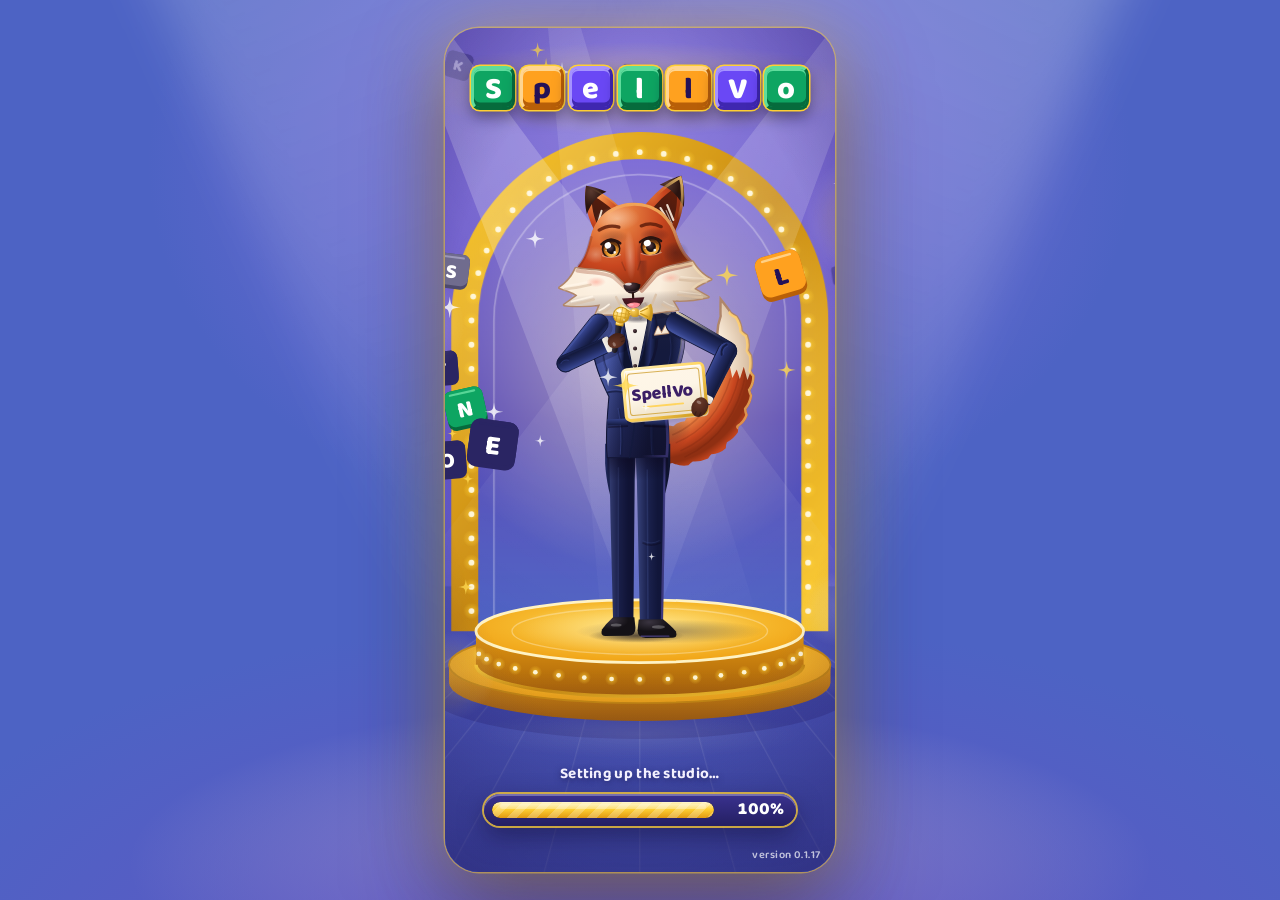
==== commit 490bf984: "Deploy spellvo.app (source 7069a0e)" ====
--- a/c/index.html
+++ b/c/index.html
@@ -3,7 +3,7 @@
   <head>
     <meta charset="UTF-8" />
     <meta name="viewport" content="width=device-width, initial-scale=1, viewport-fit=cover, interactive-widget=resizes-content" />
-    <meta name="theme-color" content="#07051a" />
+    <meta name="theme-color" content="#6553c4" />
     <!-- The web challenge (spellvo.app/c/<ui>/#<token>): `vite build --mode challenge`. The site build
          (tools/site/build.mjs) writes one copy per language folder and puts its link preview here. -->
     <meta name="robots" content="noindex" />
@@ -28,9 +28,9 @@
     <link rel="apple-touch-icon" href="/c/icons/apple-touch-icon.png" />
     <title>Sana meydan okundu! · SpellVo</title>
     <!-- First paint, before the bundle: the loading screen's sky (as index.html). -->
-    <style>html,body{background:#07051a radial-gradient(130% 75% at 50% 20%,#2e1777 0%,#170d3d 52%,#07051a 100%);height:100%;margin:0}</style>
-    <script type="module" crossorigin src="/c/assets/challenge-B6wsXdlu.js"></script>
-    <link rel="stylesheet" crossorigin href="/c/assets/challenge-Dg0Dw9sS.css">
+    <style>html,body{background:#4d63c4 radial-gradient(130% 75% at 50% 20%,#8070dc 0%,#6553c4 52%,#4d63c4 100%);height:100%;margin:0}</style>
+    <script type="module" crossorigin src="/c/assets/challenge-BuhmNu9W.js"></script>
+    <link rel="stylesheet" crossorigin href="/c/assets/challenge-BJu361aJ.css">
     <link rel="preload" href="/c/assets/baloo-2-latin-700-normal-CqTg7A15.woff2" as="font" type="font/woff2" crossorigin>
     <link rel="preload" href="/c/assets/baloo-2-latin-800-normal-BbF3Etk1.woff2" as="font" type="font/woff2" crossorigin>
     <link rel="preload" href="/c/assets/baloo-2-latin-ext-700-normal-Mlh7kdab.woff2" as="font" type="font/woff2" crossorigin>
--- a/c/assets/challenge-BJu361aJ.css
+++ b/c/assets/challenge-BJu361aJ.css
@@ -0,0 +1 @@
+@font-face{font-family:"Baloo 2";font-style:normal;font-display:swap;font-weight:500;src:url(/c/assets/baloo-2-latin-500-normal-CmLZ27r7.woff2)format("woff2"),url(/c/assets/baloo-2-latin-500-normal-BSdEhq8m.woff)format("woff")}@font-face{font-family:"Baloo 2";font-style:normal;font-display:swap;font-weight:500;src:url(/c/assets/baloo-2-latin-ext-500-normal-Ba7mhTsk.woff2)format("woff2"),url(/c/assets/baloo-2-latin-ext-500-normal-D1XZow3C.woff)format("woff")}@font-face{font-family:"Baloo 2";font-style:normal;font-display:swap;font-weight:600;src:url(/c/assets/baloo-2-latin-600-normal-tIfxVoAe.woff2)format("woff2"),url(/c/assets/baloo-2-latin-600-normal-B4tNaogw.woff)format("woff")}@font-face{font-family:"Baloo 2";font-style:normal;font-display:swap;font-weight:600;src:url(/c/assets/baloo-2-latin-ext-600-normal-DiVeaYrH.woff2)format("woff2"),url(/c/assets/baloo-2-latin-ext-600-normal-CFaB2nBN.woff)format("woff")}@font-face{font-family:"Baloo 2";font-style:normal;font-display:swap;font-weight:700;src:url(/c/assets/baloo-2-latin-700-normal-CqTg7A15.woff2)format("woff2"),url(/c/assets/baloo-2-latin-700-normal-Ld3Zm3l2.woff)format("woff")}@font-face{font-family:"Baloo 2";font-style:normal;font-display:swap;font-weight:700;src:url(/c/assets/baloo-2-latin-ext-700-normal-Mlh7kdab.woff2)format("woff2"),url(/c/assets/baloo-2-latin-ext-700-normal-D6LeXASg.woff)format("woff")}@font-face{font-family:"Baloo 2";font-style:normal;font-display:swap;font-weight:800;src:url(/c/assets/baloo-2-latin-800-normal-BbF3Etk1.woff2)format("woff2"),url(/c/assets/baloo-2-latin-800-normal-B8BXfZF7.woff)format("woff")}@font-face{font-family:"Baloo 2";font-style:normal;font-display:swap;font-weight:800;src:url(/c/assets/baloo-2-latin-ext-800-normal-C_Iwmf1s.woff2)format("woff2"),url(/c/assets/baloo-2-latin-ext-800-normal-D-iCxxqE.woff)format("woff")}:root{--c-bg-0:#4d63c4;--c-bg-1:#6553c4;--c-bg-mid:#5a5bc4;--c-bg-2:#a094ff52;--c-spot:#ffffff1f;--c-spot-2:#ffffff17;--c-floor:#ffffff1a;--c-particle:#ffe496bf;--stage-floor-hi:#5560c6;--stage-floor:#4650b4;--stage-floor-deep:#3d46a6;--stage-floor-rim:#ffd84f9e;--stage-floor-glow:#ffcf3329;--stage-floor-clear:#ffcf3300;--stage-floor-fade:#3d46a69e;--stage-floor-fade-clear:#3d46a600;--c-gold:#ffcf33;--c-gold-deep:#c98a10;--c-gold-glow:#ffcf334d;--c-gold-glow-strong:#ffcf339e;--c-gold-clear:#ffcf3300;--c-pink:#ff4f9e;--c-pink-glow:#ff4f9e8c;--c-lavender:#c9bdff;--c-violet:#7a5cff;--c-text:#fff;--c-text-muted:#ece8ff;--c-text-dark:#1d1450;--c-panel:#1e185a7a;--c-panel-border:#ffffff3d;--c-overlay:#161042a8;--c-overlay-strong:#161042e0;--c-overlay-light:#1610426b;--c-tint:#ffffff1a;--c-tint-strong:#ffffff29;--c-hairline:#ffffff52;--c-sheen:#ffffff4d;--c-sheen-clear:#fff0;--c-shine:#ffffffb3;--c-shadow:#100a345c;--c-shadow-soft:#100a343d;--c-shadow-strong:#100a3480;--c-mask:#000;--c-mask-mid:#0009;--board-tray:#1b1746;--board-tray-deep:#141137;--board-tray-rim:#fff3;--board-cell-line:#151238;--tile-empty-bg:#2a2563;--tile-empty-edge:#2a2563;--tile-empty-hi:#2a2563;--tile-empty-fg:#fff;--tile-typed-bg:#f4f0ff;--tile-typed-edge:#b7abea;--tile-typed-hi:#fff;--tile-typed-ring:#fff;--tile-typed-fg:#2a1a6e;--tile-cursor-ring:#ffcf33;--tile-correct-bg:#0ea562;--tile-correct-edge:#066b3c;--tile-correct-hi:#5fdc9c;--tile-correct-fg:#fff;--tile-present-bg:#ffa11f;--tile-present-edge:#b85f08;--tile-present-hi:#ffd590;--tile-present-fg:#241258;--tile-absent-bg:#706c8e;--tile-absent-edge:#4e4a6c;--tile-absent-hi:#a29ec0;--tile-absent-fg:#fff;--tile-elim-bg:#ef2b45;--tile-elim-edge:#9a1328;--tile-elim-hi:#ff8a99;--tile-elim-fg:#fff;--fail-note-bg:#fff6e0;--fail-note-fg:#1d1450;--fail-mark-fg:#fff;--tile-active-frame:#ffffff8c;--tile-active-glow:#ffffff29;--logo-tile-bg:#6a48f5;--logo-tile-edge:#3f27b0;--logo-tile-hi:#a592ff;--logo-tile-fg:#fff;--golden-coin:#ffcf33;--golden-coin-ring:#1d1450;--golden-coin-hollow:#1d14508c;--golden-star:#1d1450;--golden-ring:#ffcf33eb;--golden-ring-claimed:#ffcf336b;--golden-glow:#ffcf336b;--golden-glow-claimed:#ffcf3333;--golden-flash:#fff3c4f2;--timer-track:#14103c61;--timer-ok:#34e08f;--timer-mid:#ffcf33;--timer-low:#ff3b4a;--key-bg:#2c2766;--key-bg-hover:#3a3480;--key-bg-active:#4a4396;--key-edge:#17143d;--key-hi:#5a54a0;--key-fg:#fff;--key-action-bg:#ffcf33;--key-action-edge:#c98a10;--key-action-hi:#ffe79a;--key-action-fg:#1d1450;--kb-android-panel:var(--stage-floor);--kb-android-key:#322c72;--kb-android-key-pressed:#463f94;--kb-android-fn:#1b1845;--kb-android-fg:#fff;--kb-android-fg-unused:#ffffff52;--kb-android-pop:#3d3784;--kb-ios-panel:var(--stage-floor);--kb-ios-key:#322c72;--kb-ios-key-pressed:#463f94;--kb-ios-fn:#1b1845;--kb-ios-fg:#fff;--kb-ios-fg-unused:#ffffff52;--kb-ios-shadow:#100a3473;--kb-key-edge:#131034;--kb-key-hi:#5a53a6;--kb-correct-bg:var(--tile-correct-bg);--kb-correct-hi:var(--tile-correct-hi);--kb-correct-edge:var(--tile-correct-edge);--kb-correct-fg:var(--tile-correct-fg);--kb-present-bg:var(--tile-present-bg);--kb-present-hi:var(--tile-present-hi);--kb-present-edge:var(--tile-present-edge);--kb-present-fg:var(--tile-present-fg);--kb-absent-bg:#15123a;--kb-absent-fg:#9893c4;--kb-enter:#ffcf33;--kb-enter-hi:#ffe79a;--kb-enter-pressed:#ffe07a;--kb-enter-edge:#c98a10;--kb-enter-fg:#1d1450;--btn-primary-bg:#ffcf33;--btn-primary-edge:#c98a10;--btn-primary-fg:#1d1450;--btn-primary-glow:#ffcf336b;--btn-secondary-bg:#4a3fb8;--btn-secondary-bg-hover:#5649c8;--btn-secondary-edge:#2a2378;--btn-secondary-fg:#fff;--btn-danger-bg:#d81f3c;--btn-danger-edge:#861227;--btn-danger-fg:#fff;--btn-play-hi:#ffa04a;--btn-play:#ee5a12;--btn-play-deep:#d0460a;--btn-play-edge:#9a3104;--btn-play-fg:#fff;--btn-play-glow:#ff8c3c80;--pill-glass-rim:#ffffff6b;--btn-daily-hi:#5ee08e;--btn-daily:#0e9244;--btn-daily-deep:#06622b;--btn-daily-rim:#c4ffd9;--btn-streak-hi:#ffad5c;--btn-streak:#d9540a;--btn-streak-deep:#9a3504;--btn-streak-rim:#ffe0b8;--btn-joker-hi:#fff0a0;--btn-joker:#ffc61f;--btn-joker-deep:#c98a10;--btn-joker-rim:#fff6cf;--btn-joker-ink:#3a2400;--btn-challenge-hi:#f6a6ff;--btn-challenge:#c43ad8;--btn-challenge-deep:#7d1a99;--btn-challenge-rim:#fbd6ff;--switch-off:#3a3670;--switch-on:#ffcf33;--switch-knob:#fff;--switch-knob-on:#1d1450;--stage-1:#c9bdff;--stage-1-edge:#7462d0;--stage-1-fg:#1d1450;--stage-2:#ff4f9e;--stage-2-edge:#a8326e;--stage-2-fg:#1d1450;--stage-3:#ffcf33;--stage-3-edge:#c98a10;--stage-3-fg:#1d1450;--final:#fff0c2;--final-edge:#c9a24a;--final-fg:#1d1450;--final-glow:#fff0c280;--final-curtain:#8a2c8c;--final-curtain-clear:#8a2c8c00;--daily:#ff4f9e;--daily-edge:#a8326e;--daily-fg:#1d1450;--daily-glow:#ff4f9e66;--daily-face:#4a1a72;--daily-face-edge:#2a0d45;--daily-face-hover:#5a2288;--daily-paper:#fbeedd;--share-bg-top:#3a2590;--share-bg:#1a1238;--share-bg-bottom:#0d0920;--share-spot:#ffd45e33;--share-spot-clear:#ffd45e00;--share-frame:#ffd45e;--share-panel:#ffffff12;--share-panel-edge:#ffffff29;--share-text:#fff;--share-muted:#c9bff2;--share-gold:#ffd45e;--share-unplayed:#ffffff4d;--share-qr-bg:#fff;--share-qr-fg:#1a1238;--share-challenge:#ffd45e;--share-challenge-fg:#1a1238;--challenge-me:#ffcf33;--challenge-me-fg:#1d1450;--challenge-them:#c9bdff;--challenge-them-fg:#1d1450;--challenge-ticket:#2c2470;--challenge-ticket-edge:#ffcf338c;--challenge-glow:#ffcf334d;--challenge-vs:#ff4f9e;--store-bg:#fff8e6;--store-fg:#1d1450;--store-soon-edge:#ece8ff8c;--web-pill:#1c165299;--web-pill-on:#ffcf33;--web-pill-on-fg:#1d1450;--fox-fur-light:#e47a3e;--fox-fur:#c8461f;--fox-fur-dark:#8f2f12;--fox-fur-deep:#5e1d0b;--fox-ear-back:#2a1410;--fox-ear-inner:#3a1a14;--fox-cream:#fbeedd;--fox-cream-shade:#ead6bf;--fox-outline:#b0866a;--fox-iris:#eb9a2c;--fox-iris-dark:#9a5414;--fox-pupil:#1a1012;--fox-shine:#fff;--fox-liner:#2a1410;--fox-mouth:#5a1a2a;--fox-tongue:#ff8a96;--fox-blush:#ff8c7a;--fox-paw:#3e1d14;--fox-suit-light:#34428a;--fox-suit:#222c63;--fox-suit-dark:#141a3d;--fox-suit-edge:#4a5aa8;--fox-lapel:#0f1430;--fox-sheen:#ffffff2e;--fox-trouser-light:#3a4680;--fox-trouser:#1c2350;--fox-trouser-dark:#11163a;--fox-shirt:#f7f2ea;--fox-shirt-shade:#ddd5ca;--fox-shoe:#141116;--fox-shoe-shine:#ffffff40;--fox-gold:#ffd45e;--fox-gold-deep:#c99419;--fox-mic-handle:#2a2630;--fox-rim-warm:#ffcf70;--fox-rim-cool:#b9a7ff;--fox-shade:#0b0618;--fox-highlight:#fff6e8;--fox-iris-light:#ffcf73;--fox-nose-hi:#5a4048;--fox-paw-hi:#6a3a2a;--fox-gold-light:#fff2bf;--fox-shoe-hi:#3a3440;--fox-card:#fdf5e6;--fox-card-edge:#d9c49a;--fox-card-ink:#3b1f66;--fox-fur-hi:#f59a5e;--fox-ear-tip-hi:#5a3a30;--fox-cream-deep:#d9bfa3;--fox-rim:#ffe9b8;--fox-bounce:#8f7bff;--fox-card-shade:#efe2c8;--icon-bg-hi:#3a2590;--icon-bg:#1a1238;--icon-ring:#ffd45ed9;--icon-spot:#ffd45e38;--icon-spot-clear:#ffd45e00;--appicon-sky-top:#7a62e0;--appicon-sky:#6553c4;--appicon-sky-low:#4d63c4;--appicon-floor:#3d46a6;--appicon-pool:#ffcf33;--appicon-beam:#fff;--appicon-sparkle:#fff3c4;--appicon-rim:#ffcf33;--appicon-tile-hi:#fff3c4;--appicon-tile:#ffcf33;--appicon-tile-edge:#c98a10;--appicon-tile-ink:#1d1450;--appicon-tile-shadow:#1d1450;--appicon-gloss:#fff;--appicon-star:#fff;--appicon-star-edge:#8f5a06;--item-paw:#ffcf33;--item-paw-deep:#c98a10;--item-book:#2f3a85;--item-book-spine:#141a3d;--item-book-pages:#fbeedd;--item-time-face:#fbeedd;--item-time-hand:#1d1450;--item-count-bg:#ffcf33;--item-count-fg:#1d1450;--item-spent:#ffffff59;--item-cost:#ffc4dc;--item-off-slash:#fff9;--life-heart:#ff4d7d;--life-heart-deep:#b52552;--life-heart-shine:#ffffff8c;--life-empty:#ffffff38;--paw-coin:#ffcf33;--paw-coin-hi:#fff1b8;--paw-coin-rim:#c98a10;--paw-coin-print:#6b4310;--paw-zone-low:#3d3494;--paw-zone-low-fg:#fff;--paw-zone-mid:#c9bdff;--paw-zone-top:#ffcf33;--paw-zone-fg:#1d1450;--paw-zone-edge:#14103c8c;--paw-arrow:#fff;--paw-arrow-edge:#1d1450;--paw-dim:.45;--test-bg:#0b0a12;--test-panel:#1c1a2a;--test-fg:#fff;--test-badge:#ff4f9e;--test-badge-fg:#1d1450;--test-stripe:#ff4f9e29;--test-stripe-clear:#ff4f9e00;--pip-no-bonus:.4;--load-sky-top:#8070dc;--load-sky:#6553c4;--load-sky-deep:#4d63c4;--load-haze:#ffffff24;--load-haze-clear:#fff0;--load-backlight:#ffeec480;--load-backlight-clear:#ffeec400;--load-arch:#5446b6;--load-arch-hi:#7b6ad8;--load-arch-rim:#ffcf33;--load-arch-rim-deep:#c98a10;--load-arch-line:#ffffff4d;--load-bulb:#fff6d6;--load-bulb-glow:#ffcf33b3;--load-bulb-glow-clear:#ffcf3300;--load-beam-gold:#ffffff4d;--load-beam-lavender:#ffffff3d;--load-beam-pink:#ffffff29;--load-beam-clear:#fff0;--load-floor-far:#4b4fb2;--load-floor-line:#ffffff24;--load-podium-top:#ffd84f;--load-podium-top-deep:#f0a316;--load-podium-side:#e39812;--load-podium-side-deep:#a5600a;--load-podium-rim:#fff3c4;--load-pool:#fff4d28c;--load-pool-clear:#fff4d200;--load-sparkle:#fff;--load-sparkle-gold:#ffd84f;--load-bokeh:#ffffff29;--load-bokeh-gold:#ffd65a33;--load-bokeh-clear:#fff0;--load-vignette:#2218626b;--load-vignette-clear:#22186200;--load-logo-glow:#ffcf3361;--load-bar-plaque:#241f62;--load-bar-plaque-hi:#3a3290;--load-bar-rim:#ffcf33bf;--load-bar-track:#15123a;--load-bar-fill-hi:#fff3c4;--load-bar-fill:#ffcf33;--load-bar-fill-deep:#e09a12;--load-bar-stripe:#ffffff3d;--load-bar-text:#fff;--load-label:#f4f1ff;--load-version:#ffffffb3;--load-frame-rim:#ffcf3373;--load-frame-shadow:#100a348c;--load-ambient-dim:#22186266;--load-spot:#fff8e14d;--lobby-shade-top:#28186e6b;--lobby-shade-clear:#22186200;--lobby-chip:#ffffff24;--lobby-chip-hi:#ffffff42;--lobby-chip-rim:#ffffff73;--lobby-plaque-hi:#ffffff6b;--lobby-plaque:#fff3;--lobby-plaque-deep:#1e165a52;--lobby-plaque-rim:#ffffffbf;--lobby-plaque-rim-deep:#ffffff38;--lobby-plaque-glow:#ffffff2e;--lobby-plaque-press:#1e165a4d;--lobby-caption:#fff;--lobby-caption-sub:#f4f1ff;--lobby-dot:#ff3348;--lobby-dot-glow:#ff3348a6;--lobby-dot-ring:#1d1450;--lobby-timer:#1c1652db;--lobby-timer-fg:#ffcf33;--lobby-flame-outer:#ff6a2b;--lobby-flame-mid:#ffa63d;--lobby-flame-core:#fff1b8;--lobby-flame-off:#6f6890;--lobby-ad:#ff4f98;--lobby-ad-fg:#fff;--lobby-bubble:#fff8e9;--lobby-bubble-ink:#1d1450;--lobby-bubble-edge:#e6c37a;--lobby-plate:#1c16529e;--lobby-plate-rim:#ffcf33bf;--lobby-tabbar:var(--stage-floor);--lobby-tabbar-rim:var(--stage-floor-rim);--lobby-tab:#ece8ff;--lobby-tab-active:#ffcf33;--lobby-tab-active-bg:#14103c52;--lobby-gain:#fff3c4;--lobby-lock:#1d1450;--lobby-lock-fg:#ffcf33;--lobby-lock-ring:#ffcf33bf;--lobby-waiting:#ffcf33;--lobby-waiting-fg:#1d1450;--lobby-play-invite:#ffe48c8c;--lobby-play-invite-clear:#ffe48c00;--c-vignette:#22186280;--c-focus:#fff;--confetti-1:#ffcf33;--confetti-2:#ff4f9e;--confetti-3:#c9bdff;--confetti-4:#0ea562;--confetti-5:#ffa11f;--confetti-6:#fff;--confetti-gold-light:#fff3c4;--praise-hi:#fff;--praise-top:#fff7d6;--praise-mid:#ffe36e;--praise-bottom:#ffc61f;--praise-low:#ff9214;--praise-edge:#3a1f8f;--praise-drop:#1f1160;--praise-glow:#ffcf338c;--praise-halo:#ffde6ec7;--praise-halo-mid:#ff6ebe4d;--praise-halo-clear:#ff6ebe00;--praise-star:#fff;--praise-star-core:#fff1a6;--praise-star-edge:#ffc61f;--praise-rays:#ffeca099;--praise-rays-clear:#ffeca000;--praise-ribbon-hi:#fff2b0;--praise-ribbon:#ffcf33;--praise-ribbon-low:#f2a810;--praise-ribbon-edge:#9a5f06;--praise-ribbon-fg:#3a1f8f;--streak-1-top:#9877ff;--streak-1-bottom:#5b36e2;--streak-1-edge:#2c1880;--streak-1-fg:#fff3b0;--streak-2-top:#f585ff;--streak-2-bottom:#b42bcc;--streak-2-edge:#5e0f74;--streak-2-fg:#fff;--streak-3-top:#ffb44f;--streak-3-bottom:#ee5a12;--streak-3-edge:#7e2802;--streak-3-fg:#fff;--streak-4-a:#ffcf33;--streak-4-b:#ff7a1f;--streak-4-c:#ff4f9e;--streak-4-d:#8a5cff;--streak-4-edge:#3a1f8f;--streak-4-fg:#fff;--streak-shine:#ffffff6b;--streak-clear:#fff0;--streak-shade:#140a4659;--fly-bg:#ffcf33;--fly-fg:#1d1450;--fly-glow:#ffcf33b3;--bubble:var(--lobby-bubble);--bubble-ink:var(--lobby-bubble-ink);--bubble-edge:var(--lobby-bubble-edge);--bubble-soft:#6a5f8c;--bubble-button:#f3e3bd;--bubble-button-hover:#ead39c;--sheet-grip:#ffffff80;--sheet-grip-active:#ffcf33e6;--timer-paused:#e2dcff}:root[data-color-mode=cb]{--tile-correct-bg:#ff8a2a;--tile-correct-edge:#a8500f;--tile-correct-hi:#ffc08a;--tile-correct-fg:#1d1450;--tile-present-bg:#4da8ff;--tile-present-edge:#2462a8;--tile-present-hi:#a6d3ff;--tile-present-fg:#1d1450;--confetti-4:#ff8a2a;--confetti-5:#4da8ff}*,:before,:after{box-sizing:border-box}html,body,#root{height:100%;margin:0}body{color:var(--c-text);background:var(--c-bg-0);-webkit-font-smoothing:antialiased;-webkit-tap-highlight-color:transparent;overscroll-behavior:none;font-family:"Baloo 2",system-ui,sans-serif;font-weight:600;overflow:hidden}button{font:inherit;color:inherit}:focus-visible{outline:3px solid var(--c-focus);outline-offset:3px}html[data-native]{touch-action:manipulation;-webkit-user-select:none;user-select:none;-webkit-touch-callout:none}html[data-native] :is(input,textarea,[contenteditable=true]){-webkit-user-select:text;user-select:text;-webkit-touch-callout:default}html[data-native] :is(img,svg,a){-webkit-user-drag:none}html[data-native] *{overscroll-behavior:none}.sr-only{clip:rect(0 0 0 0);white-space:nowrap;border:0;width:1px;height:1px;margin:-1px;padding:0;position:absolute;overflow:hidden}.screen-layer{height:100%;position:relative;overflow-x:clip}html[data-nav] .screen-layer{view-transition-name:screen;background:radial-gradient(120% 60% at 50% 112%, var(--c-bg-2) 0%, transparent 60%), radial-gradient(80% 45% at 50% -8%, var(--c-bg-2) 0%, transparent 70%), linear-gradient(180deg, var(--c-bg-1) 0%, var(--c-bg-mid) 50%, var(--c-bg-0) 100%)}::view-transition-group(screen){animation-duration:.26s}::view-transition-old(screen){mix-blend-mode:normal;animation-duration:.26s;animation-timing-function:cubic-bezier(.25,.8,.25,1);animation-fill-mode:both}::view-transition-new(screen){mix-blend-mode:normal;animation-duration:.26s;animation-timing-function:cubic-bezier(.25,.8,.25,1);animation-fill-mode:both}html[data-nav=forward]::view-transition-old(screen){animation-name:navAway}html[data-nav=forward]::view-transition-new(screen){box-shadow:-14px 0 28px var(--c-shadow-strong);animation-name:navInFromRight}html[data-nav=back]::view-transition-old(screen){z-index:1;box-shadow:-14px 0 28px var(--c-shadow-strong);animation-name:navOutToRight}html[data-nav=back]::view-transition-new(screen){animation-name:navReturn}html[data-nav=fade]::view-transition-old(screen){animation-name:navFadeOut;animation-duration:.2s}html[data-nav=fade]::view-transition-new(screen){animation-name:navFadeIn;animation-duration:.2s}html[data-nav] body:after{content:"";z-index:2147483647;position:fixed;inset:0}html[data-arrive] .decor{display:none}.rehearsal{z-index:90;pointer-events:none;contain:strict;position:absolute;inset:0;overflow:hidden}.rehearsal__screen{position:absolute;inset:0}.rehearsal[data-rehearsal=flat] .decor{display:none}.rehearsal[data-rehearsal=flat] *,.rehearsal[data-rehearsal=flat] :before,.rehearsal[data-rehearsal=flat] :after{box-shadow:none!important;text-shadow:none!important}.rehearsal__slide{background:radial-gradient(120% 60% at 50% 112%, var(--c-bg-2) 0%, transparent 60%), radial-gradient(80% 45% at 50% -8%, var(--c-bg-2) 0%, transparent 70%), linear-gradient(180deg, var(--c-bg-1) 0%, var(--c-bg-mid) 50%, var(--c-bg-0) 100%);box-shadow:-14px 0 28px var(--c-shadow-strong);position:absolute;inset:0}html[data-flat] [data-screen-layer] .rehearsal__slide{box-shadow:none!important;text-shadow:none!important}.decor{animation:.26s ease-out decorIn}@keyframes decorIn{0%{opacity:0}}@media (prefers-reduced-motion:reduce){.decor{animation:none}}@keyframes navFadeOut{to{opacity:0}}@keyframes navFadeIn{0%{opacity:0}}@keyframes navInFromRight{0%{transform:translate(100%)}}@keyframes navOutToRight{to{transform:translate(100%)}}@keyframes navAway{to{opacity:.35;transform:translate(-28%)}}@keyframes navReturn{0%{opacity:.35;transform:translate(-28%)}}.studio{z-index:0;pointer-events:none;background:radial-gradient(120% 60% at 50% 112%, var(--c-bg-2) 0%, transparent 60%), radial-gradient(80% 45% at 50% -8%, var(--c-bg-2) 0%, transparent 70%), linear-gradient(180deg, var(--c-bg-1) 0%, var(--c-bg-mid) 50%, var(--c-bg-0) 100%);position:absolute;inset:0;overflow:hidden}:root:has([data-lobby],[data-loading=loading]) .studio{display:none}:root:has([data-loading=loading]) [data-screen-layer]{visibility:hidden}.studio__decor{position:absolute;inset:0}.studio__beam{width:60vmax;height:140vmax;position:absolute;top:-20%}.studio__light{contain:strict;transform-origin:50% 0;width:100%;height:100%;animation:14s ease-in-out infinite alternate sweep;position:absolute;inset:0}.studio__beam--l{--from:-28deg;--to:6deg;left:-20vmax}.studio__beam--r{--from:28deg;--to:-6deg;right:-20vmax}.studio__beam--r .studio__light{animation-duration:17s;animation-delay:-6s}.studio__beam--c{--from:-8deg;--to:8deg;opacity:.7;left:calc(50% - 30vmax)}.studio__beam--c .studio__light{animation-duration:21s}html[data-perf=low] .studio__light{transform:rotate(calc((var(--from) + var(--to)) / 2));animation:none}html[data-perf=low] .studio__floor{animation:none}html[data-perf=low] .studio__particle{display:none}@keyframes sweep{0%{transform:rotate(var(--from))}to{transform:rotate(var(--to))}}.studio__floor{background:radial-gradient(50% 50% at 50% 50%, var(--c-floor), transparent 70%);height:60vh;animation:6s ease-in-out infinite floorPulse;position:absolute;bottom:-30vh;left:-10%;right:-10%}@keyframes floorPulse{50%{opacity:.55}}.studio__particle{background:var(--c-particle);width:4px;height:4px;box-shadow:0 0 8px var(--c-particle);border-radius:50%;animation:linear infinite rise;position:absolute;bottom:-10px}html[data-flat] [data-screen-layer] .studio__particle{box-shadow:none!important;text-shadow:none!important}@keyframes rise{0%{opacity:0;transform:translateY(0)}10%{opacity:1}to{opacity:0;transform:translateY(-105vh)}}@media (prefers-reduced-motion:reduce){.studio__light,.studio__floor,.studio__particle{animation:none!important}.studio__particle{display:none}}._fox_4il2f_1{display:block;overflow:visible}._fox_4il2f_1[data-variant=head]{overflow:hidden}._farRim_4il2f_12 [data-rim]{stroke:var(--fox-rim-cool);opacity:.35}._nearRim_4il2f_17 [data-rim]{stroke:var(--fox-rim-warm);opacity:.5}._swap_4il2f_23{transform-box:fill-box;transform-origin:50%;animation:.26s cubic-bezier(.2,.9,.3,1.25) _swap_4il2f_23}@keyframes _swap_4il2f_23{0%{opacity:0;transform:scale(.8)}to{opacity:1;transform:scale(1)}}@media (prefers-reduced-motion:reduce){._swap_4il2f_23{animation:none}}html[data-arrive] ._swap_4il2f_23{animation:none}._button_1y00l_2{--bg:var(--btn-primary-bg);--edge:var(--btn-primary-edge);--fg:var(--btn-primary-fg);background:var(--bg);min-height:56px;color:var(--fg);box-shadow:inset 0 -6px 0 var(--edge), 0 10px 26px var(--c-shadow);cursor:pointer;border:0;border-radius:18px;justify-content:center;align-items:center;gap:10px;padding:8px 26px 2px;font-size:22px;font-weight:800;line-height:1.1;text-decoration:none;transition:transform .12s,background-color .12s;display:inline-flex}html[data-flat] [data-screen-layer] ._button_1y00l_2{box-shadow:none!important;text-shadow:none!important}._button_1y00l_2:hover{transform:translateY(-2px)scale(1.02)}._button_1y00l_2:active{transform:translateY(3px)scale(.98)}._primary_1y00l_33{box-shadow:inset 0 -6px 0 var(--edge), 0 12px 32px var(--c-gold-glow)}html[data-flat] [data-screen-layer] ._primary_1y00l_33{box-shadow:none!important;text-shadow:none!important}._secondary_1y00l_37{--bg:var(--btn-secondary-bg);--edge:var(--btn-secondary-edge);--fg:var(--btn-secondary-fg)}._secondary_1y00l_37:hover{--bg:var(--btn-secondary-bg-hover)}._danger_1y00l_47{--bg:var(--btn-danger-bg);--edge:var(--btn-danger-edge);--fg:var(--btn-danger-fg)}._text_1y00l_54{min-height:44px;color:var(--c-text-muted);text-underline-offset:3px;cursor:pointer;background:0 0;border:0;border-radius:12px;padding:6px 14px 2px;font-size:16px;font-weight:700;text-decoration:underline}._text_1y00l_54:hover{color:var(--c-text)}._small_1y00l_72{min-height:44px;box-shadow:inset 0 -4px 0 var(--edge);border-radius:14px;padding:5px 14px 1px;font-size:17px}html[data-flat] [data-screen-layer] ._small_1y00l_72{box-shadow:none!important;text-shadow:none!important}@media (prefers-reduced-motion:reduce){._button_1y00l_2{transition:none}._button_1y00l_2:hover,._button_1y00l_2:active{transform:none}}._grip_nmv9l_1{display:none}@media (pointer:coarse) and (width<=599px){._grip_nmv9l_1{background:var(--sheet-grip);border-radius:3px;flex:none;width:42px;height:5px;margin:-6px auto 8px;transition:background-color .15s;display:block}[data-dragging]>._grip_nmv9l_1{background:var(--sheet-grip-active)}}._flags_1tuls_1{flex:none;gap:3px;display:inline-flex}._flag_1tuls_1{width:calc(var(--flag-h,20px) * 1.5);height:var(--flag-h,20px);outline:1px solid var(--c-hairline);outline-offset:-1px;box-shadow:0 2px 0 var(--c-shadow);object-fit:cover;border-radius:4px;display:block}html[data-flat] [data-screen-layer] ._flag_1tuls_1{box-shadow:none!important;text-shadow:none!important}._fox_y9woo_1{display:block;overflow:visible}._fox_y9woo_1[data-variant=head]{overflow:hidden}._breathe_y9woo_12{transform-box:view-box;transform-origin:100px 240px;animation:3.6s ease-in-out infinite alternate _breathe_y9woo_12}._breatheSubtle_y9woo_19{transform-box:view-box;transform-origin:100px 240px;animation:5.6s ease-in-out infinite alternate _breathe-subtle_y9woo_1}._blink_y9woo_26{transform-box:fill-box;transform-origin:50%;animation:5.2s infinite _blink_y9woo_26}._tail_y9woo_32{transform-box:fill-box;transform-origin:5% 95%;animation:3.2s ease-in-out infinite alternate _sway_y9woo_1}._swap_y9woo_39{animation:.22s ease-out _swap_y9woo_39}@keyframes _breathe_y9woo_12{0%{transform:translateY(0)}to{transform:translateY(-1.2px)}}@keyframes _breathe-subtle_y9woo_1{0%{transform:translateY(0)}to{transform:translateY(-2.4px)}}@keyframes _blink_y9woo_26{0%,94%,to{transform:scaleY(1)}96.5%{transform:scaleY(.08)}}@keyframes _sway_y9woo_1{0%{transform:rotate(-2deg)}to{transform:rotate(2.5deg)}}@keyframes _swap_y9woo_39{0%{opacity:0}to{opacity:1}}@media (prefers-reduced-motion:reduce){._breathe_y9woo_12,._breatheSubtle_y9woo_19,._blink_y9woo_26,._tail_y9woo_32,._swap_y9woo_39{animation:none}}._badge_166md_1{width:var(--badge);height:var(--badge);background:radial-gradient(circle at 50% 30%, var(--icon-bg-hi), var(--icon-bg) 75%);box-shadow:inset 0 0 0 max(1.5px, calc(var(--badge) * .04)) var(--icon-ring), 0 2px 8px var(--c-shadow-soft);border-radius:50%;flex:none;display:inline-block;position:relative;overflow:hidden}html[data-flat] [data-screen-layer] ._badge_166md_1{box-shadow:none!important;text-shadow:none!important}._fox_166md_16{width:92%;height:92%;position:absolute;top:10%;left:4%}._shareButton_1cjhs_4{width:100%}._icon_1cjhs_8{flex:none}._backdrop_1cjhs_12{z-index:50;background:var(--c-overlay);-webkit-backdrop-filter:blur(4px);backdrop-filter:blur(4px);justify-content:center;align-items:flex-end;animation:.16s ease-out both _fadeIn_1cjhs_1;display:flex;position:fixed;inset:0}._sheet_1cjhs_24{width:100%;max-height:calc(100dvh - 24px);padding:14px 16px max(16px, env(safe-area-inset-bottom));border:2px solid var(--c-gold);background:var(--c-panel);color:var(--c-text);box-shadow:0 0 40px var(--c-gold-glow), 0 -10px 40px var(--c-shadow-strong);border-bottom:0;border-radius:24px 24px 0 0;flex-direction:column;animation:.28s cubic-bezier(.2,1.2,.4,1) both _sheetUp_1cjhs_1;display:flex;overflow-y:auto}html[data-flat] [data-screen-layer] ._sheet_1cjhs_24{box-shadow:none!important;text-shadow:none!important}@media (width>=600px){._backdrop_1cjhs_12{align-items:center}._sheet_1cjhs_24{border-bottom:2px solid var(--c-gold);border-radius:24px;width:min(460px,100vw - 32px);padding-bottom:18px;animation:.34s cubic-bezier(.3,1.5,.5,1) both _cardIn_1cjhs_1}}._header_1cjhs_53{justify-content:space-between;align-items:center;gap:12px;display:flex}._title_1cjhs_60{color:var(--c-gold);margin:0;padding-left:4px;font-size:24px;font-weight:800;line-height:1.15}._close_1cjhs_69{border:1px solid var(--c-panel-border);width:44px;height:44px;color:var(--c-text);cursor:pointer;background:0 0;border-radius:50%;flex:none;place-items:center;display:grid}._close_1cjhs_69:hover{background:var(--c-tint)}._close_1cjhs_69:focus-visible,._format_1cjhs_87:focus-visible{outline:3px solid var(--c-focus);outline-offset:2px}._formats_1cjhs_93{background:var(--c-tint);border-radius:16px;grid-template-columns:1fr 1fr;gap:6px;margin-top:12px;padding:5px;display:grid}._format_1cjhs_87{min-height:44px;color:var(--c-text);font:inherit;cursor:pointer;background:0 0;border:0;border-radius:12px;justify-content:center;align-items:center;gap:8px;padding:4px 10px 0;font-size:17px;font-weight:800;display:inline-flex}._format_1cjhs_87[aria-checked=true]{background:var(--btn-primary-bg);color:var(--btn-primary-fg);box-shadow:inset 0 -4px 0 var(--btn-primary-edge)}html[data-flat] [data-screen-layer] ._format_1cjhs_87[aria-checked=true]{box-shadow:none!important;text-shadow:none!important}._formatShape_1cjhs_126{border:2.5px solid;border-radius:4px;width:16px;height:16px;margin-top:-3px}._formatShapeStory_1cjhs_134{width:11px;height:19px}._previewBox_1cjhs_140{flex:none;justify-content:center;align-items:center;height:min(52dvh,440px);margin-top:12px;display:flex}._preview_1cjhs_140{max-width:100%;max-height:100%;box-shadow:0 8px 28px var(--c-shadow-strong);border-radius:14px;display:block}html[data-flat] [data-screen-layer] ._preview_1cjhs_140{box-shadow:none!important;text-shadow:none!important}._placeholder_1cjhs_157{aspect-ratio:1;border:2px dashed var(--c-panel-border);max-width:100%;height:100%;color:var(--c-text-muted);text-align:center;border-radius:14px;place-items:center;padding:12px;font-size:16px;font-weight:700;display:grid}._placeholderStory_1cjhs_172{aspect-ratio:9/16}._action_1cjhs_176{margin-top:14px}._action_1cjhs_176:disabled{opacity:.6;cursor:default;transform:none}._status_1cjhs_186{min-height:1.4em;color:var(--c-text-muted);text-align:center;margin:8px 0 0;font-size:15px;font-weight:700}@keyframes _fadeIn_1cjhs_1{0%{opacity:0}}@keyframes _sheetUp_1cjhs_1{0%{transform:translateY(100%)}}@keyframes _cardIn_1cjhs_1{0%{opacity:0;transform:scale(.85)}}@media (prefers-reduced-motion:reduce){._backdrop_1cjhs_12,._sheet_1cjhs_24{animation:none}}._sheet_evm4g_7{gap:0}._sheetGame_evm4g_11{color:var(--c-text-muted);margin:8px 0 0;padding-left:4px;font-size:16px;font-weight:700}._fieldLabel_evm4g_19{margin:14px 0 6px;padding-left:4px;font-size:16px;font-weight:800}._field_evm4g_19{border:2px solid var(--c-panel-border);background:var(--c-bg-1);width:100%;min-height:50px;color:var(--c-text);font:inherit;border-radius:14px;padding:8px 14px 4px;font-size:20px;font-weight:800}._field_evm4g_19::placeholder{color:var(--c-text-muted);opacity:.7;font-weight:700}._field_evm4g_19:focus-visible{border-color:var(--c-gold);box-shadow:0 0 0 4px var(--c-gold-glow);outline:none}html[data-flat] [data-screen-layer] ._field_evm4g_19:focus-visible{box-shadow:none!important;text-shadow:none!important}._fieldHint_evm4g_51{color:var(--c-text-muted);margin:6px 0 0;padding-left:4px;font-size:13px;font-weight:700}._previewLabel_evm4g_59{color:var(--c-text-muted);letter-spacing:.06em;text-transform:uppercase;margin:14px 0 6px;padding-left:4px;font-size:13px;font-weight:800}._ticket_evm4g_70{border:2px dashed var(--challenge-ticket-edge);background:var(--challenge-ticket);box-shadow:0 0 24px var(--challenge-glow);text-align:left;border-radius:18px;align-items:center;gap:12px;padding:12px 16px 10px 12px;display:flex;position:relative}html[data-flat] [data-screen-layer] ._ticket_evm4g_70{box-shadow:none!important;text-shadow:none!important}._ticketFox_evm4g_83{flex:none}._ticketText_evm4g_87{flex-direction:column;gap:3px;min-width:0;display:flex}._ticketEyebrow_evm4g_94{color:var(--c-gold);letter-spacing:.08em;text-transform:uppercase;align-items:center;gap:6px;font-size:13px;font-weight:900;display:inline-flex}._ticketInvite_evm4g_105{overflow-wrap:anywhere;font-size:18px;line-height:1.2}._ticketWords_evm4g_111{--flag-h:14px;color:var(--c-text-muted);align-items:center;gap:6px;font-size:14px;font-weight:700;display:inline-flex}._switchRow_evm4g_122{cursor:pointer;align-items:center;gap:12px;min-height:48px;margin-top:10px;padding:0 4px;font-size:17px;font-weight:800;display:flex}._switchInput_evm4g_134{opacity:0;pointer-events:none;position:absolute}._switch_evm4g_122{background:var(--switch-off);width:56px;height:32px;box-shadow:inset 0 -3px 0 var(--c-shadow-soft);border-radius:999px;flex:none;transition:background-color .16s;position:relative}html[data-flat] [data-screen-layer] ._switch_evm4g_122{box-shadow:none!important;text-shadow:none!important}._switch_evm4g_122:after{content:"";background:var(--switch-knob);width:24px;height:24px;box-shadow:0 2px 6px var(--c-shadow);border-radius:50%;transition:transform .2s cubic-bezier(.3,1.5,.5,1);position:absolute;top:4px;left:4px}html[data-flat] [data-screen-layer] ._switch_evm4g_122:after{box-shadow:none!important;text-shadow:none!important}._switchInput_evm4g_134:checked+._switch_evm4g_122{background:var(--switch-on)}._switchInput_evm4g_134:checked+._switch_evm4g_122:after{background:var(--switch-knob-on);transform:translate(24px)}._switchInput_evm4g_134:focus-visible+._switch_evm4g_122{outline:3px solid var(--c-focus);outline-offset:2px}._needGame_evm4g_178{text-align:left;align-items:center;gap:14px;margin-top:12px;display:flex}._needGameBody_evm4g_186{color:var(--c-text-muted);margin:0;font-size:17px;font-weight:700}._screen_evm4g_195{z-index:1;overscroll-behavior:contain;scrollbar-width:none;height:100dvh;padding:max(20px, env(safe-area-inset-top)) 16px max(20px, env(safe-area-inset-bottom));text-align:center;flex-direction:column;justify-content:safe center;align-items:center;gap:10px;display:flex;position:relative;overflow-y:auto}._screen_evm4g_195::-webkit-scrollbar{display:none}._stage_evm4g_217{place-items:center;display:grid;position:relative}._spot_evm4g_223{background:radial-gradient(closest-side, var(--challenge-glow), transparent);pointer-events:none;animation:3.2s ease-in-out infinite _spotPulse_evm4g_1;position:absolute;inset:-30% -40%}._hostFull_evm4g_231{display:none}._hostBadge_evm4g_235{animation:.52s cubic-bezier(.3,1.5,.5,1) both _hostIn_evm4g_1;position:relative}@media (height>=760px){._hostBadge_evm4g_235{display:none}._hostFull_evm4g_231{aspect-ratio:244/432;height:min(230px,21dvh);animation:.52s cubic-bezier(.3,1.5,.5,1) both _hostIn_evm4g_1;display:block;position:relative}._hostFull_evm4g_231 svg{width:100%;height:100%}}@media (width>=960px) and (height>=600px){._stage_evm4g_217{position:absolute;top:50%;left:calc(50% - 480px);transform:translateY(-50%)}._hostBadge_evm4g_235{display:none}._hostFull_evm4g_231{aspect-ratio:244/432;height:min(420px,60dvh);animation:.52s cubic-bezier(.3,1.5,.5,1) both _hostIn_evm4g_1;display:block;position:relative}._hostFull_evm4g_231 svg{width:100%;height:100%}}._eyebrow_evm4g_282{background:var(--challenge-me);color:var(--challenge-me-fg);letter-spacing:.1em;text-transform:uppercase;box-shadow:inset 0 -3px 0 var(--btn-primary-edge), 0 0 20px var(--challenge-glow);border-radius:999px;align-items:center;gap:8px;padding:5px 14px 3px;font-size:15px;font-weight:900;display:inline-flex}html[data-flat] [data-screen-layer] ._eyebrow_evm4g_282{box-shadow:none!important;text-shadow:none!important}._invite_evm4g_297{overflow-wrap:anywhere;max-width:22ch;margin:2px 0 0;font-size:clamp(24px,6.4vw,34px);font-weight:800;line-height:1.15}._target_evm4g_307{background:var(--challenge-them);min-width:200px;color:var(--challenge-them-fg);box-shadow:inset 0 -7px 0 var(--logo-tile-edge), 0 12px 30px var(--c-shadow);border-radius:20px;flex-direction:column;align-items:center;padding:8px 26px 6px;animation:.6s cubic-bezier(.3,1.5,.5,1) .16s both _plateIn_evm4g_1;display:flex}html[data-flat] [data-screen-layer] ._target_evm4g_307{box-shadow:none!important;text-shadow:none!important}._targetName_evm4g_322{text-overflow:ellipsis;white-space:nowrap;max-width:18ch;font-size:15px;font-weight:800;overflow:hidden}._targetScore_evm4g_331{font-variant-numeric:tabular-nums;font-size:48px;font-weight:800;line-height:1}._wordsPill_evm4g_338{border:1px solid var(--c-panel-border);background:var(--c-panel);border-radius:999px;align-items:center;gap:8px;margin:2px 0 0;padding:6px 14px 4px;font-size:16px;font-weight:800;display:inline-flex}._rules_evm4g_351,._note_evm4g_352,._once_evm4g_353{max-width:38ch;color:var(--c-text-muted);margin:0;font-size:15px;font-weight:700}._note_evm4g_352{color:var(--c-gold)}._once_evm4g_353{font-size:13px}._actions_evm4g_369{flex-direction:column;gap:10px;width:min(340px,100%);margin-top:6px;display:flex}._wide_evm4g_377{width:100%}._accept_evm4g_381{min-height:66px;font-size:30px}._accept_evm4g_381:disabled{opacity:.7;cursor:default;font-size:20px;transform:none}._errorFox_evm4g_393{margin-bottom:4px}._errorTitle_evm4g_397{margin:0;font-size:28px;font-weight:800}._errorBody_evm4g_403{max-width:36ch;color:var(--c-text-muted);margin:0 0 10px}._errorBody_evm4g_403+._wide_evm4g_377{width:min(340px,100%)}@media (height<=700px){._screen_evm4g_195{gap:7px}._hostBadge_evm4g_235{--badge:76px!important}._invite_evm4g_297{font-size:23px}._targetScore_evm4g_331{font-size:38px}._rules_evm4g_351,._note_evm4g_352{font-size:14px}._actions_evm4g_369{gap:8px;margin-top:2px}._accept_evm4g_381{min-height:58px;font-size:26px}._actions_evm4g_369 ._wide_evm4g_377:not(._accept_evm4g_381){min-height:48px}}._versus_evm4g_446{flex-direction:column;align-items:center;gap:10px;width:min(440px,100%);display:flex}._verdict_evm4g_454{flex-direction:column;gap:2px;margin:0;display:flex}._verdictTitle_evm4g_461{color:var(--c-gold);font-size:30px;line-height:1.1}[data-challenge-result=lost] ._verdictTitle_evm4g_461{color:var(--c-text)}._verdictSub_evm4g_471{color:var(--c-text-muted);overflow-wrap:anywhere;font-size:16px;font-weight:700}._plates_evm4g_478{grid-template-columns:1fr auto 1fr;align-items:center;gap:8px;width:100%;display:grid}._plate_evm4g_478{border:2px solid #0000;border-radius:18px;flex-direction:column;align-items:center;min-width:0;padding:8px 8px 6px;animation:.6s cubic-bezier(.3,1.5,.5,1) both _plateIn_evm4g_1;display:flex;transform:scale(.94)}._plateMe_evm4g_498{background:var(--challenge-me);color:var(--challenge-me-fg);box-shadow:inset 0 -6px 0 var(--btn-primary-edge)}html[data-flat] [data-screen-layer] ._plateMe_evm4g_498{box-shadow:none!important;text-shadow:none!important}._plateThem_evm4g_504{background:var(--challenge-them);color:var(--challenge-them-fg);box-shadow:inset 0 -6px 0 var(--logo-tile-edge);animation-delay:.12s}html[data-flat] [data-screen-layer] ._plateThem_evm4g_504{box-shadow:none!important;text-shadow:none!important}._plate_evm4g_478:not(._plateLead_evm4g_512){background:var(--c-panel);box-shadow:none;border-color:currentColor}._plateMe_evm4g_498:not(._plateLead_evm4g_512){color:var(--challenge-me)}._plateThem_evm4g_504:not(._plateLead_evm4g_512){color:var(--challenge-them)}._plateLead_evm4g_512{transform:none}._plateMe_evm4g_498._plateLead_evm4g_512{box-shadow:inset 0 -6px 0 var(--btn-primary-edge), 0 0 26px var(--challenge-glow)}html[data-flat] [data-screen-layer] ._plateMe_evm4g_498._plateLead_evm4g_512{box-shadow:none!important;text-shadow:none!important}._plateName_evm4g_537{text-overflow:ellipsis;white-space:nowrap;max-width:100%;font-size:14px;font-weight:800;overflow:hidden}._plateScore_evm4g_546{font-variant-numeric:tabular-nums;font-size:clamp(26px,8vw,36px);line-height:1.05}._vs_evm4g_552{background:var(--challenge-vs);width:44px;height:44px;color:var(--c-text-dark);text-transform:uppercase;box-shadow:0 0 18px var(--c-pink-glow);border-radius:50%;place-items:center;padding-top:3px;font-size:17px;font-weight:900;display:grid}html[data-flat] [data-screen-layer] ._vs_evm4g_552{box-shadow:none!important;text-shadow:none!important}._playedBefore_evm4g_567{color:var(--c-text-muted);margin:0;font-size:14px;font-weight:700}._rematchHint_evm4g_574{color:var(--c-text-muted);text-align:center;margin:-4px 0 0;font-size:14px;font-weight:700}._slotRow_evm4g_585{flex-wrap:wrap;gap:10px;width:100%;display:flex}._slotRow_evm4g_585>*{flex:1 1 0;min-width:max-content}._slotButton_evm4g_598{padding-left:12px;padding-right:12px}@keyframes _plateIn_evm4g_1{0%{opacity:0;transform:translateY(12px)scale(.8)}}@keyframes _hostIn_evm4g_1{0%{opacity:0;transform:translateY(-24px)scale(.9)}}@keyframes _spotPulse_evm4g_1{0%,to{opacity:.75}50%{opacity:1}}@media (prefers-reduced-motion:reduce){._spot_evm4g_223,._hostBadge_evm4g_235,._hostFull_evm4g_231,._target_evm4g_307,._plate_evm4g_478,._switch_evm4g_122,._switch_evm4g_122:after{transition:none;animation:none}}._canvas_14m37_1{z-index:50;pointer-events:none;width:100%;height:100%;position:fixed;inset:0}._backdrop_skyrp_2{z-index:0;pointer-events:none;position:absolute;inset:0;overflow:hidden}._drift_skyrp_11{position:absolute;inset:0}._tile_skyrp_16{--bg:var(--logo-tile-bg);--edge:var(--logo-tile-edge);--hi:var(--logo-tile-hi);--fg:var(--logo-tile-fg);left:var(--x);width:var(--size);height:var(--size);padding-top:calc(var(--size) * .08);border-radius:var(--radius,calc(var(--size) * .18));background:var(--bg);color:var(--fg);font-size:calc(var(--size) * .6);box-shadow:inset 0 calc(var(--size) * -.1) 0 var(--edge), inset 0 max(2px, calc(var(--size) * .035)) 0 var(--hi);opacity:var(--alpha);filter:blur(var(--blur));will-change:transform;animation:_drift_skyrp_11 var(--dur) linear var(--delay) infinite;place-items:center;font-weight:800;line-height:1;display:grid;position:absolute;top:100%}html[data-flat] [data-screen-layer] ._tile_skyrp_16{box-shadow:none!important;text-shadow:none!important}._green_skyrp_44{--bg:var(--tile-correct-bg);--edge:var(--tile-correct-edge);--hi:var(--tile-correct-hi);--fg:var(--tile-correct-fg)}._orange_skyrp_51{--bg:var(--tile-present-bg);--edge:var(--tile-present-edge);--hi:var(--tile-present-hi);--fg:var(--tile-present-fg)}:root[data-color-mode=cb] ._orange_skyrp_51{--radius:50%}._gray_skyrp_63{--bg:var(--tile-absent-bg);--edge:var(--tile-absent-edge);--hi:var(--tile-absent-hi);--fg:var(--tile-absent-fg)}._vignette_skyrp_71{background:radial-gradient(ellipse min(560px, 90vw) 75% at 50% 50%, var(--c-vignette) 0%, transparent 100%);position:absolute;inset:0}@keyframes _drift_skyrp_11{0%{transform:translateY(0) rotate(var(--rot))}to{transform:translateY(calc(-100vh - 140%)) rotate(calc(var(--rot) * -1))}}@media (prefers-reduced-motion:reduce){._tile_skyrp_16{top:var(--y);transform:rotate(var(--rot));animation:none}}._root_ti7sq_8{z-index:80;background:var(--load-sky-deep);place-items:center;display:grid;position:fixed;inset:0;overflow:hidden}._ambient_ti7sq_20{background:radial-gradient(55% 60% at 50% 18%, var(--load-sky-top) 0%, var(--load-haze-clear) 70%), radial-gradient(90% 60% at 50% 110%, var(--load-sky) 0%, var(--load-haze-clear) 70%), radial-gradient(40% 18% at 50% 96%, var(--load-pool) 0%, var(--load-pool-clear) 100%), var(--load-sky-deep);display:none;position:absolute;inset:0}._ambientBeamL_ti7sq_33,._ambientBeamR_ti7sq_34{background:linear-gradient(to bottom, var(--load-beam-lavender), var(--load-beam-clear) 75%);filter:blur(26px);opacity:.85;transform-origin:50% 0;width:34vmax;height:140%;animation:11s ease-in-out infinite alternate _ambientSweep_ti7sq_1;position:absolute;top:-20%}._ambientBeamL_ti7sq_33{left:8%;transform:rotate(-24deg)}._ambientBeamR_ti7sq_34{background:linear-gradient(to bottom, var(--load-beam-gold), var(--load-beam-clear) 75%);animation-direction:alternate-reverse;animation-delay:-5s;right:8%;transform:rotate(24deg)}@keyframes _ambientSweep_ti7sq_1{0%{rotate:-6deg}to{rotate:6deg}}._stage_ti7sq_70{background:radial-gradient(130% 75% at 50% 20%, var(--load-sky-top) 0%, var(--load-sky) 52%, var(--load-sky-deep) 100%);width:100%;height:100%;transition:transform .52s cubic-bezier(.4,0,.2,1);position:relative;overflow:hidden;container-type:size}@media (width>=600px) and (aspect-ratio>=3/4){._ambient_ti7sq_20{display:block}._stage_ti7sq_70{aspect-ratio:9/19.5;width:auto;min-width:360px;height:min(100dvh - 56px,920px);box-shadow:0 0 0 1.5px var(--load-frame-rim), 0 0 70px var(--load-logo-glow), 0 40px 90px var(--load-frame-shadow);border-radius:34px}html[data-flat] [data-screen-layer] ._stage_ti7sq_70{box-shadow:none!important;text-shadow:none!important}}._layer_ti7sq_102{pointer-events:none;will-change:transform;width:calc(100% + 48px);height:calc(100% + 48px);position:absolute;inset:-24px}html[data-arrive=flat] ._layer_ti7sq_102{will-change:auto}._decor_ti7sq_118{position:absolute;inset:0}._art_ti7sq_125{width:100%;height:100%;position:absolute;inset:0;overflow:hidden}._moving_ti7sq_135{left:calc(var(--x) * var(--su));top:calc(var(--y) * var(--su));width:calc(var(--w) * var(--su));height:calc(var(--h) * var(--su));contain:strict;position:absolute;overflow:hidden}._fill_ti7sq_149{width:100%;height:100%;display:block}._beams_ti7sq_155{opacity:.9}._defs_ti7sq_161{width:0;height:0;position:absolute;overflow:hidden}._vignette_ti7sq_168{pointer-events:none;background:radial-gradient(ellipse 90% 70% at 50% 44%, var(--load-vignette-clear) 58%, var(--load-vignette) 100%), linear-gradient(to top, var(--load-vignette) 0%, var(--load-vignette-clear) 24%);position:absolute;inset:0}._float_ti7sq_179{animation:ease-in-out infinite alternate _float_ti7sq_179}@keyframes _float_ti7sq_179{0%{transform:translateY(7px)rotate(-4deg)}to{transform:translateY(-9px)rotate(4deg)}}._sweep_ti7sq_193{transform:rotate(var(--angle));transform-origin:50% 0;animation:ease-in-out infinite alternate _sweep_ti7sq_193}@keyframes _sweep_ti7sq_193{0%{transform:rotate(calc(var(--angle) - var(--sweep)))}to{transform:rotate(calc(var(--angle) + var(--sweep)))}}._bulb_ti7sq_208{animation:1.15s ease-in-out infinite _bulb_ti7sq_208}._bulbLight_ti7sq_213{left:calc(var(--bx) * var(--su));top:calc(var(--by) * var(--su));width:calc(var(--d) * var(--su));height:calc(var(--d) * var(--su));background:radial-gradient(closest-side, var(--load-bulb) calc(var(--core) - 4%), var(--load-bulb-glow-clear) var(--core)), radial-gradient(closest-side, var(--load-bulb-glow), var(--load-bulb-glow-clear));border-radius:50%;position:absolute}._sparkle_ti7sq_226{display:block}@keyframes _bulb_ti7sq_208{0%,to{opacity:.32}50%{opacity:1}}._backlight_ti7sq_240{animation:5.2s ease-in-out infinite _backlight_ti7sq_240}@keyframes _backlight_ti7sq_240{0%,to{opacity:.78;transform:scale(.96)}50%{opacity:1;transform:scale(1.04)}}._pool_ti7sq_256{animation:3.6s ease-in-out infinite alternate _pool_ti7sq_256}._poolSlow_ti7sq_260{animation:5.1s ease-in-out infinite alternate-reverse _pool_ti7sq_256}@keyframes _pool_ti7sq_256{0%{opacity:.65}to{opacity:1}}._spot_ti7sq_274{animation:4.6s ease-in-out infinite _spot_ti7sq_274}@keyframes _spot_ti7sq_274{0%,to{opacity:.82}50%{opacity:1}}._drift_ti7sq_288{animation:9s ease-in-out infinite alternate _drift_ti7sq_288}@keyframes _drift_ti7sq_288{0%{transform:translate(-6px,8px)scale(.94)}to{transform:translate(8px,-10px)scale(1.06)}}._twinkle_ti7sq_301{animation:ease-in-out infinite _twinkle_ti7sq_301}@keyframes _twinkle_ti7sq_301{0%,to{opacity:0;transform:scale(.2)rotate(0)}50%{opacity:1;transform:scale(1)rotate(45deg)}}._top_ti7sq_319{top:max(4.5cqh, calc(env(safe-area-inset-top) + 12px));pointer-events:none;justify-content:center;display:flex;position:absolute;left:0;right:0}._logo_ti7sq_329{--lt:min(11.4cqw, 7.2cqh);align-items:center;gap:calc(var(--lt) * .14);flex-direction:column;margin:0;display:flex;position:relative}._logoGlow_ti7sq_339{z-index:-1;background:radial-gradient(closest-side, var(--load-logo-glow), var(--c-gold-clear));animation:4s ease-in-out infinite _glow_ti7sq_1;position:absolute;inset:-55% -18%}@keyframes _glow_ti7sq_1{0%,to{opacity:.7}50%{opacity:1}}._logoWord_ti7sq_357{gap:calc(var(--lt) * .1);display:flex}._logoTile_ti7sq_362{--bg:var(--logo-tile-bg);--edge:var(--logo-tile-edge);--hi:var(--logo-tile-hi);--fg:var(--logo-tile-fg);width:var(--lt);height:var(--lt);border-radius:var(--radius,calc(var(--lt) * .2));background:var(--bg);color:var(--fg);border:max(2px, calc(var(--lt) * .07)) solid;border-color:var(--hi) var(--edge) var(--edge) var(--hi);font-size:calc(var(--lt) * .69);box-shadow:inset 0 calc(var(--lt) * -.1) 0 var(--edge), inset 0 max(2px, calc(var(--lt) * .035)) 0 var(--hi), 0 0 0 max(1.5px, calc(var(--lt) * .03)) var(--load-arch-rim), 0 calc(var(--lt) * .16) calc(var(--lt) * .34) var(--c-shadow-strong);animation:.76s cubic-bezier(.3,1.6,.5,1) both _logoDrop_ti7sq_1,3.4s ease-in-out infinite _logoBob_ti7sq_1;animation-delay:calc(var(--i) * 70ms + .12s), calc(var(--i) * .14s + 1.1s);place-items:center;padding-top:.12em;font-weight:800;line-height:1;display:grid;position:relative;overflow:hidden}html[data-flat] [data-screen-layer] ._logoTile_ti7sq_362{box-shadow:none!important;text-shadow:none!important}._logoTile_ti7sq_362:after{content:"";background:linear-gradient(105deg, var(--c-sheen-clear) 30%, var(--c-shine) 50%, var(--c-sheen-clear) 70%);animation:4.2s ease-in-out infinite _shine_ti7sq_1;animation-delay:calc(var(--i) * 90ms + 1.3s);position:absolute;inset:0;transform:translate(-130%)}._c0_ti7sq_404{--bg:var(--tile-correct-bg);--edge:var(--tile-correct-edge);--hi:var(--tile-correct-hi);--fg:var(--tile-correct-fg)}._c1_ti7sq_411{--bg:var(--tile-present-bg);--edge:var(--tile-present-edge);--hi:var(--tile-present-hi);--fg:var(--tile-present-fg)}:root[data-color-mode=cb] ._c1_ti7sq_411{--radius:50%}@keyframes _logoDrop_ti7sq_1{0%{opacity:0;transform:translateY(-70px)rotate(-18deg)scale(.4)}}@keyframes _logoBob_ti7sq_1{50%{transform:translateY(-5px)}}@keyframes _shine_ti7sq_1{0%{transform:translate(-130%)}35%,to{transform:translate(130%)}}._bottom_ti7sq_448{left:0;right:0;bottom:max(5.5cqh, calc(env(safe-area-inset-bottom) + 18px));flex-direction:column;align-items:center;gap:8px;display:flex;position:absolute}._label_ti7sq_459{color:var(--load-label);letter-spacing:.02em;text-shadow:0 2px 6px var(--c-shadow-strong);margin:0;font-size:clamp(13px,3.9cqw,17px);font-weight:700}html[data-flat] [data-screen-layer] ._label_ti7sq_459{box-shadow:none!important;text-shadow:none!important}._bar_ti7sq_468{background:linear-gradient(to bottom, var(--load-bar-plaque-hi), var(--load-bar-plaque));width:min(80cqw,340px);box-shadow:0 0 0 2px var(--load-bar-rim), inset 0 2px 0 var(--c-sheen), 0 10px 26px var(--c-shadow-strong);border-radius:999px;align-items:center;gap:10px;padding:7px 12px 7px 8px;display:flex}html[data-flat] [data-screen-layer] ._bar_ti7sq_468{box-shadow:none!important;text-shadow:none!important}._track_ti7sq_482{background:var(--load-bar-track);height:clamp(14px,4.2cqw,18px);box-shadow:inset 0 2px 4px var(--c-shadow-strong);border-radius:999px;flex:1;position:relative;overflow:hidden}html[data-flat] [data-screen-layer] ._track_ti7sq_482{box-shadow:none!important;text-shadow:none!important}._barFill_ti7sq_494{height:100%;width:calc(var(--p,0) * 100%);border-radius:inherit;background:linear-gradient(to bottom, var(--load-bar-fill-hi) 0%, var(--load-bar-fill) 45%, var(--load-bar-fill-deep) 100%);min-width:clamp(14px,4.2cqw,18px);box-shadow:0 0 12px var(--c-gold-glow-strong);transition:width .28s ease-out;position:relative;overflow:hidden}html[data-flat] [data-screen-layer] ._barFill_ti7sq_494{box-shadow:none!important;text-shadow:none!important}._stripes_ti7sq_506{background:repeating-linear-gradient(-45deg, var(--load-bar-stripe) 0 7px, var(--c-sheen-clear) 7px 14px);background-size:20px 20px;animation:.7s linear infinite _stripes_ti7sq_506;position:absolute;inset:0 0 0 -20px}@keyframes _stripes_ti7sq_506{to{transform:translate(20px)}}._gloss_ti7sq_524{background:var(--c-sheen);border-radius:999px;height:32%;position:absolute;top:2px;left:8px;right:8px}._pct_ti7sq_534{min-width:3.4em;color:var(--load-bar-text);font-variant-numeric:tabular-nums;text-align:right;font-size:clamp(15px,4.5cqw,19px);font-weight:800;line-height:1}._version_ti7sq_544{right:14px;bottom:max(8px, calc(env(safe-area-inset-bottom) + 4px));color:var(--load-version);letter-spacing:.04em;font-size:11px;font-weight:600;position:absolute}._label_ti7sq_459,._pct_ti7sq_534,._version_ti7sq_544{transition:opacity .24s ease-out}._waiting_ti7sq_562 ._logoTile_ti7sq_362{opacity:0;animation:none}._waiting_ti7sq_562 ._label_ti7sq_459,._waiting_ti7sq_562 ._pct_ti7sq_534,._waiting_ti7sq_562 ._version_ti7sq_544{opacity:0}._leaving_ti7sq_575{pointer-events:none;animation:.52s ease-in both _leave_ti7sq_1}._leaving_ti7sq_575 ._stage_ti7sq_70{transform:scale(1.05)}._leaving_ti7sq_575 ._layer_ti7sq_102 *,._leaving_ti7sq_575 ._logoTile_ti7sq_362,._leaving_ti7sq_575 ._logoTile_ti7sq_362:after,._leaving_ti7sq_575 ._ambient_ti7sq_20 *{animation-play-state:paused}._leaving_ti7sq_575 ._layer_ti7sq_102{will-change:auto}._leaving_ti7sq_575 ._barFill_ti7sq_494{transition-duration:.11s}@keyframes _leave_ti7sq_1{to{opacity:0}}._still_ti7sq_609 ._stage_ti7sq_70{transition:none}._still_ti7sq_609._leaving_ti7sq_575{animation-duration:.2s}._still_ti7sq_609._leaving_ti7sq_575 ._stage_ti7sq_70{transform:none}._still_ti7sq_609 ._ambientBeamL_ti7sq_33,._still_ti7sq_609 ._ambientBeamR_ti7sq_34,._still_ti7sq_609 ._logoGlow_ti7sq_339,._still_ti7sq_609 ._logoTile_ti7sq_362,._still_ti7sq_609 ._logoTile_ti7sq_362:after,._still_ti7sq_609 ._stripes_ti7sq_506{animation:none}@media (prefers-reduced-motion:reduce){._ambientBeamL_ti7sq_33,._ambientBeamR_ti7sq_34,._logoGlow_ti7sq_339,._logoTile_ti7sq_362,._logoTile_ti7sq_362:after,._stripes_ti7sq_506,._float_ti7sq_179,._sweep_ti7sq_193,._bulb_ti7sq_208,._backlight_ti7sq_240,._pool_ti7sq_256,._poolSlow_ti7sq_260,._drift_ti7sq_288,._twinkle_ti7sq_301,._spot_ti7sq_274{animation:none}}._paw_1em1t_1,._heart_1em1t_2,._book_1em1t_3,._coin_1em1t_4,._watch_1em1t_5,._calendar_1em1t_6,._noAds_1em1t_7{flex:none;display:block}._pawFill_1em1t_12{fill:var(--item-paw);stroke:var(--item-paw-deep);stroke-width:.6px}._cover_1em1t_18{fill:var(--item-book)}._spine_1em1t_22{fill:var(--item-book-spine)}._heartFill_1em1t_26{fill:var(--life-heart);stroke:var(--life-heart-deep);stroke-width:1.2px}._heartShine_1em1t_32{fill:var(--life-heart-shine)}._heartEmpty_1em1t_36 ._heartFill_1em1t_26{fill:var(--life-empty);stroke:var(--life-empty)}._heartEmpty_1em1t_36 ._heartShine_1em1t_32{display:none}._pages_1em1t_45{fill:var(--item-book-pages)}._coinFace_1em1t_49{fill:var(--paw-coin);stroke:var(--paw-coin-rim);stroke-width:1.2px}._coinInner_1em1t_55{fill:none;stroke:var(--paw-coin-hi);stroke-width:.9px}._coinPrint_1em1t_61{fill:var(--paw-coin-print)}._watchBody_1em1t_65{fill:var(--item-paw);stroke:var(--item-paw-deep);stroke-width:.8px}._watchFace_1em1t_71{fill:var(--item-time-face)}._watchMark_1em1t_75{fill:none;stroke:var(--item-time-hand);stroke-width:2.4px;stroke-linecap:round}._calendarPage_1em1t_82{fill:var(--daily-paper)}._calendarHead_1em1t_86{fill:var(--daily)}._calendarRing_1em1t_90{fill:var(--daily-face-edge)}._calendarStar_1em1t_94{fill:var(--paw-coin);stroke:var(--paw-coin-rim);stroke-width:.7px;stroke-linejoin:round}._adFrame_1em1t_102{fill:var(--item-paw);stroke:var(--item-paw-deep);stroke-width:.8px}._adScreen_1em1t_108{fill:var(--item-time-face)}._adPlay_1em1t_112{fill:var(--item-book)}._adSlash_1em1t_116{fill:none;stroke:var(--life-heart);stroke-width:2.4px;stroke-linecap:round}._panel_1sd3q_3{border:2px solid var(--paw-coin-rim);background:var(--c-panel);border-radius:22px;flex-direction:column;align-items:center;gap:10px;width:min(420px,100%);padding:14px 16px 10px;display:flex}._animated_1sd3q_27{animation:.5s ease-out .4s both _panelIn_1sd3q_1}._title_1sd3q_35{color:var(--c-gold);align-items:center;gap:8px;margin:0;font-size:20px;font-weight:800;display:flex}._base_1sd3q_55{color:var(--c-text);font-variant-numeric:tabular-nums;margin:0;font-size:17px;font-weight:700}._bar_1sd3q_73{--pos:0;width:100%;height:44px;box-shadow:inset 0 0 0 2px var(--paw-zone-edge);border-radius:12px;margin:14px 0 10px;position:relative}html[data-flat] [data-screen-layer] ._bar_1sd3q_73{box-shadow:none!important;text-shadow:none!important}._zone_1sd3q_93{border-left:2px solid var(--paw-zone-edge);place-items:center;font-size:17px;font-weight:800;display:grid;position:absolute;top:0;bottom:0}._zone_1sd3q_93:first-child{border-left:0;border-radius:12px 0 0 12px}._zone_1sd3q_93:nth-child(5){border-radius:0 12px 12px 0}._low_1sd3q_133{background:var(--paw-zone-low);color:var(--paw-zone-low-fg)}._mid_1sd3q_143{background:var(--paw-zone-mid);color:var(--paw-zone-fg)}._top_1sd3q_153{background:var(--paw-zone-top);color:var(--paw-zone-fg);font-size:19px}._barLocked_1sd3q_167 ._zone_1sd3q_93:not(._zoneLocked_1sd3q_167){opacity:var(--paw-dim)}._zoneLocked_1sd3q_167{z-index:1;outline:3px solid var(--paw-arrow);outline-offset:-3px}._arrow_1sd3q_189{top:-15px;bottom:-15px;left:calc(var(--pos) * 100%);z-index:2;pointer-events:none;width:0;position:absolute}._arrow_1sd3q_189:before{content:"";border-style:solid;border-width:14px 10px 0;border-color:var(--paw-arrow) transparent transparent;filter:drop-shadow(0 0 1px var(--paw-arrow-edge)) drop-shadow(0 1px 0 var(--paw-arrow-edge));position:absolute;top:0;left:-10px}._arrow_1sd3q_189:after{content:"";border-style:solid;border-width:0 10px 14px;border-color:transparent transparent var(--paw-arrow);filter:drop-shadow(0 0 1px var(--paw-arrow-edge)) drop-shadow(0 -1px 0 var(--paw-arrow-edge));position:absolute;bottom:0;left:-10px}._animated_1sd3q_27 ._bar_1sd3q_73:not(._barLocked_1sd3q_167) ._top_1sd3q_153{animation:.9s ease-in-out infinite alternate _shimmer_1sd3q_1}html[data-flat] [data-screen-layer] ._animated_1sd3q_27 ._bar_1sd3q_73:not(._barLocked_1sd3q_167) ._top_1sd3q_153{box-shadow:none!important;text-shadow:none!important}._animated_1sd3q_27 ._zoneLocked_1sd3q_167{animation:.6s ease-out 2 _flash_1sd3q_1}html[data-flat] [data-screen-layer] ._animated_1sd3q_27 ._zoneLocked_1sd3q_167{box-shadow:none!important;text-shadow:none!important}._hint_1sd3q_271{color:var(--c-text-muted);margin:2px 0 0;font-size:14px;line-height:1.3}._actions_1sd3q_285{flex-wrap:wrap;justify-content:center;gap:10px;width:100%;display:flex}._actions_1sd3q_285>button{flex:140px}._status_1sd3q_309{min-height:1.3em;color:var(--c-gold);margin:0;font-size:16px;font-weight:800}@keyframes _panelIn_1sd3q_1{0%{opacity:0;transform:translateY(12px)}}@keyframes _shimmer_1sd3q_1{to{box-shadow:0 0 18px var(--c-gold-glow-strong)}}@keyframes _flash_1sd3q_1{50%{box-shadow:0 0 26px var(--c-gold);transform:scaleY(1.12)}}@media (prefers-reduced-motion:reduce){._animated_1sd3q_27,._animated_1sd3q_27 ._bar_1sd3q_73 ._top_1sd3q_153,._animated_1sd3q_27 ._zoneLocked_1sd3q_167{animation:none}}._score_mx1ee_1{flex-direction:column;align-items:center;line-height:1;display:flex;position:relative}._label_mx1ee_9{letter-spacing:.12em;text-transform:uppercase;color:var(--c-text-muted);font-size:12px}._value_mx1ee_16{color:var(--c-gold);text-shadow:0 0 14px var(--c-gold-glow-strong), 0 2px 0 var(--c-gold-deep);font-variant-numeric:tabular-nums;font-weight:800}html[data-flat] [data-screen-layer] ._value_mx1ee_16{box-shadow:none!important;text-shadow:none!important}._small_mx1ee_23 ._value_mx1ee_16{margin-top:2px;font-size:30px}._large_mx1ee_28 ._label_mx1ee_9{font-size:16px}._large_mx1ee_28 ._value_mx1ee_16{margin-top:6px;font-size:clamp(56px,16vw,96px)}._delta_mx1ee_37{color:var(--c-gold);text-shadow:0 0 10px var(--c-gold);white-space:nowrap;pointer-events:none;font-size:18px;font-weight:800;animation:1.4s ease-out both _floatUp_mx1ee_1;position:absolute;top:100%;left:50%}html[data-flat] [data-screen-layer] ._delta_mx1ee_37{box-shadow:none!important;text-shadow:none!important}@keyframes _floatUp_mx1ee_1{0%{opacity:0;transform:translate(-50%,6px)scale(.6)}20%{opacity:1;transform:translate(-50%)scale(1.15)}to{opacity:0;transform:translate(-50%,22px)scale(1)}}@media (prefers-reduced-motion:reduce){._delta_mx1ee_37{display:none}}._tile_13bji_8{--bg:var(--tile-empty-bg);--edge:var(--tile-empty-edge);--hi:var(--tile-empty-hi);--fg:var(--tile-empty-fg);--plaque-radius:calc(var(--tile) * .18);--radius:var(--plaque-radius);--drop:0 calc(var(--tile) * .05) calc(var(--tile) * .1) var(--c-shadow);--bevel:max(2px, calc(var(--tile) * .075));--edge-h:calc(var(--tile) * -.05);width:var(--tile);height:var(--tile);border-radius:var(--radius);background-color:var(--bg);color:var(--fg);font-size:calc(var(--tile) * .6);padding-top:calc(var(--tile) * .03);border:var(--bevel) solid;border-color:var(--hi) var(--edge) var(--edge) var(--hi);box-shadow:inset 0 var(--edge-h) 0 var(--edge), var(--drop);-webkit-user-select:none;user-select:none;place-items:center;font-weight:800;line-height:1;display:grid;position:relative}html[data-flat] [data-screen-layer] ._tile_13bji_8{box-shadow:none!important;text-shadow:none!important}._tile_13bji_8:after{content:"";border-radius:calc(var(--radius) - var(--bevel));background:linear-gradient(180deg, var(--c-sheen) 0%, var(--c-sheen-clear) 50%);pointer-events:none;position:absolute;inset:0}._empty_13bji_50{--bevel:0px;box-shadow:inset 0 0 0 1px var(--board-cell-line);border:0}html[data-flat] [data-screen-layer] ._empty_13bji_50{box-shadow:none!important;text-shadow:none!important}._empty_13bji_50:after{display:none}._typed_13bji_61{--bg:var(--tile-typed-bg);--edge:var(--tile-typed-edge);--hi:var(--tile-typed-hi);--fg:var(--tile-typed-fg);animation:.14s ease-out _pop_13bji_1}._given_13bji_69,._hint_13bji_70,._correct_13bji_71{--bg:var(--tile-correct-bg);--edge:var(--tile-correct-edge);--hi:var(--tile-correct-hi);--fg:var(--tile-correct-fg)}._present_13bji_78{--bg:var(--tile-present-bg);--edge:var(--tile-present-edge);--hi:var(--tile-present-hi);--fg:var(--tile-present-fg)}:root[data-color-mode=cb] ._present_13bji_78{--radius:50%}._absent_13bji_90{--bg:var(--tile-absent-bg);--edge:var(--tile-absent-edge);--hi:var(--tile-absent-hi);--fg:var(--tile-absent-fg)}._failed_13bji_103{--bg:var(--tile-elim-bg);--edge:var(--tile-elim-edge);--hi:var(--tile-elim-hi);--fg:var(--tile-elim-fg)}._cursor_13bji_111{outline:3px solid var(--tile-cursor-ring);outline-offset:2px;box-shadow:inset 0 0 0 1px var(--board-cell-line), 0 0 14px var(--c-gold-glow-strong)}html[data-flat] [data-screen-layer] ._cursor_13bji_111{box-shadow:none!important;text-shadow:none!important}._cursor_13bji_111:before{content:"";left:18%;right:18%;bottom:calc(var(--tile) * .13);height:max(3px, calc(var(--tile) * .06));background:var(--c-gold);box-shadow:0 0 8px var(--c-gold);border-radius:999px;animation:1s step-end infinite _blink_13bji_1;position:absolute}html[data-flat] [data-screen-layer] ._cursor_13bji_111:before{box-shadow:none!important;text-shadow:none!important}._confirmed_13bji_137{animation:.16s ease-out _pop_13bji_1}._flip_13bji_141{animation:_flip_13bji_141 var(--flip-ms) ease-in-out both;animation-delay:calc(var(--i) * var(--flip-stagger))}html[data-flat] [data-screen-layer] ._flip_13bji_141{box-shadow:none!important;text-shadow:none!important}._jump_13bji_146{animation:.52s cubic-bezier(.3,1.6,.5,1) both _jump_13bji_146;animation-delay:calc(var(--i) * 70ms)}._eliminated_13bji_151{animation:.32s ease-out both _toRed_13bji_1;animation-delay:calc(.42s + var(--r) * 70ms);outline:none}html[data-flat] [data-screen-layer] ._eliminated_13bji_151{box-shadow:none!important;text-shadow:none!important}._goldGlow_13bji_162{inset:calc(var(--bevel) * -1);border-radius:inherit;box-shadow:inset 0 0 0 max(1.5px, calc(var(--tile) * .03)) var(--golden-ring), inset 0 0 calc(var(--tile) * .3) var(--golden-glow);pointer-events:none;position:absolute}html[data-flat] [data-screen-layer] ._goldGlow_13bji_162{box-shadow:none!important;text-shadow:none!important}._claimed_13bji_173 ._goldGlow_13bji_162{box-shadow:inset 0 0 0 max(1px, calc(var(--tile) * .02)) var(--golden-ring-claimed), inset 0 0 calc(var(--tile) * .2) var(--golden-glow-claimed)}html[data-flat] [data-screen-layer] ._claimed_13bji_173 ._goldGlow_13bji_162{box-shadow:none!important;text-shadow:none!important}._goldCoin_13bji_179{top:calc(var(--tile) * .05);right:calc(var(--tile) * .05);width:max(14px, calc(var(--tile) * .33));height:max(14px, calc(var(--tile) * .33));filter:drop-shadow(0 1px 1px var(--c-shadow));pointer-events:none;position:absolute}._coinFace_13bji_189{fill:var(--golden-coin);stroke:var(--golden-coin-ring);stroke-width:1.6px}._coinStar_13bji_195{fill:var(--golden-star)}._coinClaimed_13bji_199 ._coinFace_13bji_189{fill:var(--golden-coin-hollow);stroke:var(--golden-coin)}._coinClaimed_13bji_199 ._coinStar_13bji_195{fill:none;stroke:var(--golden-coin);stroke-width:1.6px;stroke-linejoin:round}._goldFlash_13bji_212{inset:calc(var(--bevel) * -1);border-radius:inherit;background:radial-gradient(circle, var(--golden-flash) 0%, var(--golden-glow) 55%, var(--c-gold-clear) 100%);pointer-events:none;animation:.75s ease-out both _goldFlash_13bji_212;position:absolute}._goldLabel_13bji_221{z-index:3;background:var(--c-gold);color:var(--c-text-dark);font-size:max(15px, calc(var(--tile) * .32));white-space:nowrap;box-shadow:0 0 14px var(--c-gold-glow-strong);pointer-events:none;border-radius:999px;padding:2px 8px 0;font-weight:800;line-height:1.2;animation:1.5s ease-out both _goldRise_13bji_1;position:absolute;bottom:88%;left:50%;transform:translate(-50%)}html[data-flat] [data-screen-layer] ._goldLabel_13bji_221{box-shadow:none!important;text-shadow:none!important}@keyframes _goldFlash_13bji_212{0%{opacity:0;transform:scale(.8)}25%{opacity:1}to{opacity:0;transform:scale(1.35)}}@keyframes _goldRise_13bji_1{0%{opacity:0;transform:translate(-50%,30%)scale(.6)}20%{opacity:1;transform:translate(-50%)scale(1.1)}75%{opacity:1}to{opacity:0;transform:translate(-50%,-70%)scale(1)}}@keyframes _pop_13bji_1{0%{transform:scale(.82)}60%{transform:scale(1.12)}to{transform:scale(1)}}@keyframes _flip_13bji_141{0%{filter:brightness();border-radius:var(--plaque-radius);background-color:var(--tile-typed-bg);color:var(--tile-typed-fg);border-color:var(--tile-typed-hi) var(--tile-typed-edge) var(--tile-typed-edge) var(--tile-typed-hi);box-shadow:inset 0 var(--edge-h) 0 var(--tile-typed-edge), var(--drop);transform:rotateX(0)scale(1)}49.9%{filter:brightness(.6);border-radius:var(--plaque-radius);background-color:var(--tile-typed-bg);color:var(--tile-typed-fg);border-color:var(--tile-typed-hi) var(--tile-typed-edge) var(--tile-typed-edge) var(--tile-typed-hi);box-shadow:inset 0 var(--edge-h) 0 var(--tile-typed-edge), var(--drop);transform:rotateX(90deg)scale(1.06)}50%{filter:brightness(.6);border-radius:var(--radius);background-color:var(--bg);color:var(--fg);border-color:var(--hi) var(--edge) var(--edge) var(--hi);box-shadow:inset 0 var(--edge-h) 0 var(--edge), var(--drop);transform:rotateX(-90deg)scale(1.06)}to{filter:brightness();border-radius:var(--radius);background-color:var(--bg);color:var(--fg);border-color:var(--hi) var(--edge) var(--edge) var(--hi);box-shadow:inset 0 var(--edge-h) 0 var(--edge), var(--drop);transform:rotateX(0)scale(1)}}@keyframes _blink_13bji_1{50%{opacity:.25}}@keyframes _jump_13bji_146{0%{transform:translateY(0)scale(1)}40%{transform:translateY(-38%)scale(1.08)}70%{transform:translateY(4%)scale(.98)}to{transform:translateY(0)scale(1)}}@keyframes _toRed_13bji_1{to{background-color:var(--tile-elim-bg);color:var(--tile-elim-fg);border-color:var(--tile-elim-hi) var(--tile-elim-edge) var(--tile-elim-edge) var(--tile-elim-hi);box-shadow:inset 0 var(--edge-h) 0 var(--tile-elim-edge), var(--drop)}}@media (prefers-reduced-motion:reduce){._typed_13bji_61,._confirmed_13bji_137,._flip_13bji_141,._jump_13bji_146,._cursor_13bji_111:before,._goldLabel_13bji_221{animation:none}._goldFlash_13bji_212{display:none}._eliminated_13bji_151{animation-duration:1ms;animation-delay:0s}}._joker_13bji_388{animation:.42s cubic-bezier(.3,1.6,.5,1) both _jokerIn_13bji_1}html[data-flat] [data-screen-layer] ._joker_13bji_388{box-shadow:none!important;text-shadow:none!important}html[data-arrive=flat] ._eliminated_13bji_151,html[data-arrive=flat] ._joker_13bji_388{animation:none}._jokerPaw_13bji_399{left:calc(var(--tile) * .05);bottom:calc(var(--tile) * .12);width:max(11px, calc(var(--tile) * .26));height:max(11px, calc(var(--tile) * .26));filter:drop-shadow(0 1px 1px var(--c-shadow));pointer-events:none;position:absolute}@keyframes _jokerIn_13bji_1{0%{box-shadow:0 0 0 var(--c-gold-glow-strong);transform:scale(.4)rotate(-12deg)}60%{box-shadow:0 0 calc(var(--tile) * .5) var(--c-gold-glow-strong);transform:scale(1.12)}}@media (prefers-reduced-motion:reduce){._joker_13bji_388{animation:none}}._breakdown_1fbll_1{width:min(420px,100%)}._title_1fbll_5{text-align:center;letter-spacing:.12em;text-transform:uppercase;color:var(--c-text-muted);margin:0 0 8px;font-size:14px}._stages_1fbll_14{flex-direction:column;gap:8px;margin:0;padding:0;list-style:none;display:flex}._stage_1fbll_14{border:1px solid var(--c-panel-border);background:var(--c-panel);border-radius:14px;grid-template-columns:1fr auto 1fr;align-items:center;gap:10px;padding:10px 16px 6px;font-size:20px;display:grid}._animate_1fbll_35{animation:.45s ease-out both _rowIn_1fbll_1}._bonus_1fbll_39{border-color:var(--c-gold);box-shadow:0 0 18px var(--c-gold-glow)}html[data-flat] [data-screen-layer] ._bonus_1fbll_39{box-shadow:none!important;text-shadow:none!important}._name_1fbll_44{text-align:left}._dots_1fbll_48{gap:5px;display:flex}._dot_1fbll_48{border-radius:50%;width:12px;height:12px}._won_1fbll_59{background:var(--tile-correct-bg)}._lost_1fbll_63,._timeUp_1fbll_64{background:var(--tile-absent-bg)}._final_1fbll_69{border-color:var(--final);background:linear-gradient(90deg, color-mix(in srgb, var(--final-curtain) 60%, transparent), var(--c-panel))}._final_1fbll_69._bonus_1fbll_39{box-shadow:0 0 18px var(--final-glow)}html[data-flat] [data-screen-layer] ._final_1fbll_69._bonus_1fbll_39{box-shadow:none!important;text-shadow:none!important}._finalDot_1fbll_78{border-radius:2px;transform:rotate(45deg)}._firstGuess_1fbll_83{background:var(--final);color:var(--final-fg);letter-spacing:.03em;border-radius:7px;margin-right:8px;padding:1px 7px 0;font-size:13px;display:inline-block;transform:rotate(-6deg)}._eliminated_1fbll_95{background:var(--tile-elim-bg)}._points_1fbll_99{text-align:right;color:var(--c-gold);font-variant-numeric:tabular-nums;flex-direction:column;align-items:flex-end;font-weight:800;display:flex}._points_1fbll_99 ._words_1fbll_109{display:block}._jokers_1fbll_114{color:var(--item-cost);justify-content:flex-end;align-items:center;gap:4px;font-size:14px;display:inline-flex}._golden_1fbll_123{color:var(--c-gold);justify-content:flex-end;align-items:center;gap:4px;font-size:15px;display:inline-flex}._goldenNone_1fbll_132{color:var(--c-text-muted)}._coin_1fbll_136{flex:none;width:16px;height:16px;position:static}._x2_1fbll_143{background:var(--c-gold);color:var(--c-text-dark);border-radius:7px;margin-right:8px;padding:1px 7px 0;font-size:15px;display:inline-block;transform:rotate(-6deg)}@keyframes _rowIn_1fbll_1{0%{opacity:0;transform:translate(-30px)}}@media (prefers-reduced-motion:reduce){._animate_1fbll_35{animation:none}}._bubble_qz9iq_1{--tail-at:50%;border:2px solid var(--bubble-edge);background:var(--bubble);color:var(--bubble-ink);text-wrap:pretty;box-shadow:0 8px 20px var(--c-shadow-strong);border-radius:16px;margin:0;padding:7px 13px 5px;font-size:14.5px;font-weight:800;line-height:1.22;animation:.42s cubic-bezier(.3,1.6,.5,1) both _bubbleIn_qz9iq_1;position:relative}html[data-flat] [data-screen-layer] ._bubble_qz9iq_1{box-shadow:none!important;text-shadow:none!important}._bubble_qz9iq_1:after{content:"";background:var(--bubble);border:2px solid var(--bubble-edge);border-radius:0 0 3px;width:13px;height:13px;position:absolute;rotate:45deg}._down_qz9iq_30{transform-origin:var(--tail-at) 100%}._down_qz9iq_30:after{left:var(--tail-at);border-top:0;border-left:0;bottom:-8px;translate:-50%}._up_qz9iq_42{transform-origin:var(--tail-at) 0%}._up_qz9iq_42:after{left:var(--tail-at);border-top:0;border-left:0;top:-8px;translate:-50%;rotate:225deg}._left_qz9iq_55{transform-origin:0% var(--tail-at)}._left_qz9iq_55:after{top:var(--tail-at);border-top:0;border-left:0;left:-8px;translate:0 -50%;rotate:135deg}._still_qz9iq_68{animation:none}@keyframes _bubbleIn_qz9iq_1{0%{opacity:0;transform:scale(.45)}}@media (prefers-reduced-motion:reduce){._bubble_qz9iq_1{animation:none}}._screen_gui05_1{z-index:1;height:100dvh;padding:max(24px, env(safe-area-inset-top)) 16px max(24px, env(safe-area-inset-bottom));text-align:center;flex-direction:column;justify-content:safe center;align-items:center;gap:18px;display:flex;position:relative;overflow-y:auto}._title_gui05_15{letter-spacing:.04em;background:linear-gradient(180deg, var(--c-text) 20%, var(--c-gold) 100%);color:#0000;filter:drop-shadow(0 4px 0 var(--praise-edge)) drop-shadow(0 0 20px var(--c-gold-glow));-webkit-background-clip:text;background-clip:text;margin:0;font-size:clamp(40px,12vw,64px);font-weight:800;line-height:1;animation:.7s cubic-bezier(.3,1.6,.5,1) both _titleIn_gui05_1}._totalCard_gui05_29{border:2px solid var(--c-gold);background:var(--c-panel);box-shadow:0 0 40px var(--c-gold-glow);border-radius:26px;padding:18px 36px 14px}html[data-flat] [data-screen-layer] ._totalCard_gui05_29{box-shadow:none!important;text-shadow:none!important}._totalRecord_gui05_37{border-color:var(--c-gold);box-shadow:0 0 60px var(--c-gold-glow-strong);animation:1.4s ease-in-out .6s 3 _recordPulse_gui05_1}html[data-flat] [data-screen-layer] ._totalRecord_gui05_37{box-shadow:none!important;text-shadow:none!important}._compare_gui05_43{border:1px solid var(--c-panel-border);background:var(--c-panel);color:var(--c-text-muted);border-radius:999px;margin:-6px 0 0;padding:6px 16px 3px;font-size:17px}._compare_gui05_43 strong{color:var(--c-gold);font-variant-numeric:tabular-nums}._record_gui05_59{isolation:isolate;justify-items:center;display:grid;position:relative}._rays_gui05_66{z-index:-1;background:repeating-conic-gradient(var(--c-gold) 0deg 9deg, transparent 9deg 24deg);width:320px;height:320px;-webkit-mask:radial-gradient(circle, var(--c-mask) 0%, var(--c-mask-mid) 30%, transparent 68%);mask:radial-gradient(circle, var(--c-mask) 0%, var(--c-mask-mid) 30%, transparent 68%);opacity:.5;pointer-events:none;border-radius:50%;margin:-160px 0 0 -160px;animation:8s linear infinite _spin_gui05_1,.7s ease-out both _raysIn_gui05_1;position:absolute;top:50%;left:50%}._recordTitle_gui05_82{color:var(--c-gold);text-shadow:0 4px 0 var(--c-gold-deep), 0 0 30px var(--c-gold), 0 0 60px var(--c-pink-glow);font-size:clamp(36px,11vw,52px);font-weight:800;line-height:1;animation:.9s cubic-bezier(.2,1.8,.4,1) .2s both _slam_gui05_1}html[data-flat] [data-screen-layer] ._recordTitle_gui05_82{box-shadow:none!important;text-shadow:none!important}._recordSub_gui05_94{color:var(--c-text);margin-top:4px;font-size:16px;animation:.5s ease-out .7s both _rise_gui05_1}._dailyHead_gui05_103{justify-items:center;gap:8px;display:grid}._dailyTitle_gui05_109{background:linear-gradient(180deg, var(--c-text) 20%, var(--daily) 100%);filter:drop-shadow(0 4px 0 var(--daily-face-edge)) drop-shadow(0 0 20px var(--daily-glow));-webkit-background-clip:text;background-clip:text;font-size:clamp(32px,9.5vw,52px)}._dailyDate_gui05_117{border:2px solid var(--daily);background:var(--c-panel);border-radius:999px;margin:0;padding:5px 16px 2px;font-size:17px;font-weight:800}._dailyCard_gui05_127{border:2px solid var(--daily);background:var(--c-panel);width:min(340px,100%);box-shadow:0 0 24px var(--daily-glow);border-radius:20px;grid-template-columns:1fr 1fr;gap:8px 12px;padding:12px 14px 10px;display:grid}html[data-flat] [data-screen-layer] ._dailyCard_gui05_127{box-shadow:none!important;text-shadow:none!important}._dailyStat_gui05_139{gap:2px;display:grid}._dailyStatLabel_gui05_144{color:var(--c-text-muted);font-size:14px;font-weight:700}._dailyStatValue_gui05_150{font-variant-numeric:tabular-nums;font-size:24px;font-weight:800}._dailyComeBack_gui05_156{color:var(--daily);grid-column:1/-1;margin:0;font-size:15px;font-weight:700}._shareSlot_gui05_165:empty{display:none}._actions_gui05_169{flex-direction:column;gap:12px;width:min(340px,100%);display:flex}._again_gui05_176{min-height:64px;font-size:26px}@keyframes _recordPulse_gui05_1{50%{box-shadow:0 0 90px var(--c-gold);transform:scale(1.03)}}@keyframes _spin_gui05_1{to{transform:rotate(360deg)}}@keyframes _raysIn_gui05_1{0%{opacity:0;scale:.2}}@keyframes _slam_gui05_1{0%{opacity:0;transform:scale(3.5)rotate(-12deg)}60%{opacity:1}to{transform:scale(1)rotate(-3deg)}}@keyframes _rise_gui05_1{0%{opacity:0;transform:translateY(10px)}}@keyframes _titleIn_gui05_1{0%{opacity:0;transform:scale(2.2)}}@media (prefers-reduced-motion:reduce){._title_gui05_15,._totalRecord_gui05_37,._rays_gui05_66,._recordTitle_gui05_82,._recordSub_gui05_94{animation:none}._recordTitle_gui05_82{transform:rotate(-3deg)}}._hostRow_gui05_243{flex:none;justify-content:center;align-items:center;gap:14px;max-width:100%;margin-bottom:-6px;display:flex}._hostBadge_gui05_253{flex:none}._hostBubble_gui05_258{text-align:left;min-width:0;max-width:220px;animation-delay:.65s}._hostWide_gui05_265{display:none}@media (width>=1100px) and (height>=680px){._hostRow_gui05_243{display:none}._hostWide_gui05_265 ._hostBubble_gui05_258{width:max-content;max-width:240px;position:absolute;bottom:calc(100% + 4px);left:50%;translate:-42%}._hostWide_gui05_265{aspect-ratio:244/432;pointer-events:none;height:min(62vh,460px);display:block;position:absolute;bottom:8%;right:calc(50% + 236px)}._hostWide_gui05_265 svg{width:100%;height:100%}}._board_y9hly_6{--gap:clamp(5px, 1.4vmin, 9px);--frame-pad:max(4px, calc(var(--gap) * .7));--tray-pad:clamp(5px, 1.6vmin, 9px);--side:calc(10px + var(--tray-pad) + var(--frame-pad) + 18px);--tile:min(68px, calc((min(100vw, 560px) - 2 * var(--side) - (var(--len) - 1) * var(--gap)) / var(--len)), max(30px, calc((100dvh - var(--board-chrome,344px) - 2 * (var(--tray-pad) + var(--frame-pad)) - (var(--rows,5) - 1) * var(--gap)) / var(--rows,5))));--row-w:calc(var(--len) * var(--tile) + (var(--len) - 1) * var(--gap));gap:var(--gap);padding:calc(var(--tray-pad) + var(--frame-pad));border-radius:calc(var(--tile) * .18 + var(--tray-pad) + var(--frame-pad));background:var(--board-tray);box-shadow:inset 0 4px 0 var(--board-tray-deep), inset 0 0 0 1.5px var(--board-tray-deep), 0 1.5px 0 var(--board-tray-rim), 0 10px 24px var(--c-shadow);perspective:600px;flex-direction:column;display:flex}html[data-flat] [data-screen-layer] ._board_y9hly_6{box-shadow:none!important;text-shadow:none!important}._row_y9hly_40{justify-content:center;gap:var(--gap);display:flex;position:relative}._activeRow_y9hly_47{z-index:1}._activeRow_y9hly_47:after{content:"";top:calc(var(--frame-pad) * -1);bottom:calc(var(--frame-pad) * -1);left:calc(50% - var(--row-w) / 2 - var(--frame-pad));width:calc(var(--row-w) + 2 * var(--frame-pad));border:3px solid var(--tile-active-frame);border-radius:calc(var(--tile) * .18 + var(--frame-pad));box-shadow:0 0 calc(var(--tile) * .3) var(--tile-active-glow), inset 0 0 calc(var(--tile) * .2) var(--tile-active-glow);pointer-events:none;position:absolute}html[data-flat] [data-screen-layer] ._activeRow_y9hly_47:after{box-shadow:none!important;text-shadow:none!important}._activeRow_y9hly_47:before{content:"";top:50%;left:calc(50% - var(--row-w) / 2 - var(--frame-pad) - 15px);border-top:8px solid #0000;border-bottom:8px solid #0000;border-left:11px solid var(--c-gold);width:0;height:0;filter:drop-shadow(0 0 6px var(--c-gold));animation:1s ease-in-out infinite _nudge_y9hly_1;position:absolute;transform:translateY(-50%)}._shake_y9hly_83{animation:.44s cubic-bezier(.36,.07,.19,.97) both _shake_y9hly_83}._failedRow_y9hly_88{z-index:2;animation:.38s cubic-bezier(.36,.07,.19,.97) _shake_y9hly_83}._failMark_y9hly_98{top:50%;left:calc(50% - var(--row-w) / 2 - var(--frame-pad) - 21px);background:var(--tile-elim-bg);width:18px;height:18px;color:var(--fail-mark-fg);box-shadow:0 0 0 1.5px var(--fail-mark-fg);pointer-events:none;border-radius:50%;place-items:center;display:grid;position:absolute;transform:translateY(-50%)}html[data-flat] [data-screen-layer] ._failMark_y9hly_98{box-shadow:none!important;text-shadow:none!important}._failMark_y9hly_98 svg{width:10px;height:10px}._failNote_y9hly_123{z-index:2;border:2px solid var(--tile-elim-bg);background:var(--fail-note-bg);width:max-content;max-width:min(100vw - 24px,536px);color:var(--fail-note-fg);text-align:center;box-shadow:0 3px 10px var(--c-shadow);pointer-events:none;border-radius:999px;padding:3px 11px 1px;font-size:14px;font-weight:800;line-height:1.25;animation:.22s cubic-bezier(.3,1.4,.5,1) .12s backwards _failNoteIn_y9hly_1;position:absolute;top:0;left:50%;transform:translate(-50%,-62%)}html[data-flat] [data-screen-layer] ._failNote_y9hly_123{box-shadow:none!important;text-shadow:none!important}@keyframes _failNoteIn_y9hly_1{0%{opacity:0;transform:translate(-50%,-30%)scale(.8)}}@keyframes _nudge_y9hly_1{50%{transform:translate(3px,-50%)}}@keyframes _shake_y9hly_83{10%,90%{transform:translate(-2px)}20%,80%{transform:translate(5px)}30%,50%,70%{transform:translate(-9px)}40%,60%{transform:translate(9px)}}@media (prefers-reduced-motion:reduce){._shake_y9hly_83,._failedRow_y9hly_88,._failNote_y9hly_123,._activeRow_y9hly_47:before{animation:none}}._dialog_1sdxu_3{z-index:2147483646;background:var(--c-overlay);-webkit-backdrop-filter:blur(4px);backdrop-filter:blur(4px);width:auto;max-width:none;height:auto;max-height:none;color:var(--c-text);border:0;justify-content:center;align-items:center;margin:0;padding:0;display:flex;position:fixed;inset:0;overflow:visible}._box_1sdxu_25{width:min(400px,100vw - 32px);max-width:calc(100% - 6px - 2em);max-height:calc(100dvh - max(16px, env(safe-area-inset-top)) - max(16px, env(safe-area-inset-bottom)))}._card_1sdxu_31{border:2px solid var(--btn-danger-bg);background:var(--c-panel);box-shadow:0 0 40px color-mix(in srgb, var(--btn-danger-bg) 40%, transparent), 0 20px 60px var(--c-shadow-strong);text-align:center;border-radius:24px;padding:24px 20px 20px;animation:.38s cubic-bezier(.3,1.5,.5,1) both _cardIn_1sdxu_1}html[data-flat] [data-screen-layer] ._card_1sdxu_31{box-shadow:none!important;text-shadow:none!important}._title_1sdxu_41{margin:0;font-size:26px;font-weight:800;line-height:1.15}._body_1sdxu_48{color:var(--c-text-muted);margin:8px 0 0;font-size:17px;font-weight:500}._actions_1sdxu_55{flex-direction:column-reverse;gap:12px;margin-top:20px;display:flex}@keyframes _cardIn_1sdxu_1{0%{opacity:0;transform:scale(.7)}}@media (prefers-reduced-motion:reduce){._card_1sdxu_31{animation:none}}._backdrop_19vv4_1{z-index:40;padding:max(16px, env(safe-area-inset-top)) 16px max(16px, env(safe-area-inset-bottom));background:var(--c-overlay);-webkit-backdrop-filter:blur(4px);backdrop-filter:blur(4px);place-items:center;animation:.25s ease-out both _fade_19vv4_1;display:grid;position:fixed;inset:0}._card_19vv4_27{width:min(400px,100%);max-height:calc(100dvh - max(16px, env(safe-area-inset-top)) - max(16px, env(safe-area-inset-bottom)));border:2px solid var(--final);background:var(--c-panel);box-shadow:0 0 60px var(--final-glow), 0 20px 60px var(--c-shadow-strong);text-align:center;border-radius:24px;flex-direction:column;align-items:center;padding:12px 20px 14px;animation:.42s cubic-bezier(.3,1.5,.5,1) both _cardIn_19vv4_1;display:flex;position:relative;overflow-y:auto}html[data-flat] [data-screen-layer] ._card_19vv4_27{box-shadow:none!important;text-shadow:none!important}._host_19vv4_61{width:clamp(76px,22vw,104px);height:clamp(110px,18dvh,150px)}._host_19vv4_61>svg{width:100%;height:100%}._why_19vv4_81{color:var(--c-text-muted);margin:4px 0 0;font-size:15px;font-weight:700}._title_19vv4_95{color:var(--final);text-shadow:0 0 18px var(--final-glow);margin:2px 0 0;font-size:28px;font-weight:800;line-height:1.1}html[data-flat] [data-screen-layer] ._title_19vv4_95{box-shadow:none!important;text-shadow:none!important}._gain_19vv4_113{background:var(--final);color:var(--final-fg);border-radius:999px;margin:6px 0 0;padding:4px 14px 1px;font-size:18px;font-weight:800}._last_19vv4_133{color:var(--c-gold);letter-spacing:.08em;text-transform:uppercase;margin:6px 0 0;font-size:14px;font-weight:800}._countdown_19vv4_153{align-items:center;gap:10px;width:100%;margin-top:12px;display:flex}._bar_19vv4_169{background:var(--timer-track);border-radius:999px;flex:1;height:8px;position:relative;overflow:hidden}._bar_19vv4_169:after{content:"";border-radius:inherit;background:var(--final);transform:scaleX(var(--left));transform-origin:0;transition:transform .2s linear;position:absolute;inset:0}._seconds_19vv4_209{min-width:2ch;color:var(--final);font-variant-numeric:tabular-nums;font-size:22px;font-weight:800}._actions_19vv4_225{flex-direction:column;align-items:stretch;gap:6px;width:100%;margin-top:12px;display:flex}._owned_19vv4_243{color:var(--c-text-muted);margin:0;font-size:14px;font-weight:700}@keyframes _fade_19vv4_1{0%{opacity:0}}@keyframes _cardIn_19vv4_1{0%{opacity:0;transform:scale(.7)}}@media (prefers-reduced-motion:reduce){._backdrop_19vv4_1,._card_19vv4_27{animation:none}._bar_19vv4_169:after{transition:none}}._buy_19vv4_313{flex-wrap:wrap;row-gap:6px;padding-inline:18px}._buy_19vv4_313>svg{flex:none}._price_19vv4_333{white-space:nowrap;font-variant-numeric:tabular-nums;border:1.5px solid;border-radius:8px;flex:none;padding:2px 8px 1px;font-size:.82em;font-weight:800}._mute_v9jzw_1{border:1.5px solid var(--pill-glass-rim);background:var(--c-panel);width:48px;height:48px;color:var(--c-text);cursor:pointer;border-radius:50%;place-items:center;transition:transform .12s,background-color .12s;display:grid}._mute_v9jzw_1:hover{transform:scale(1.06)}._mute_v9jzw_1[aria-pressed=true]{color:var(--c-text-muted)}._hud_xr5c3_6{grid-template-columns:1fr auto 1fr;align-items:center;gap:8px;width:100%;max-width:560px;margin:0 auto;display:grid}._hud_xr5c3_6>:last-child{justify-self:end}._center_xr5c3_20{align-items:center;gap:6px;display:flex}@media (width<=599px){._center_xr5c3_20{flex-direction:column;gap:2px}._center_xr5c3_20>div>span:first-child{clip-path:inset(50%);white-space:nowrap;width:1px;height:1px;position:absolute;overflow:hidden}._center_xr5c3_20>div>span:nth-child(2){margin-top:0;font-size:34px}}@media (width<=380px){._center_xr5c3_20>div>span:nth-child(2){font-size:31px}}@media (width>=600px){._center_xr5c3_20>div>span:nth-child(2){font-size:40px}}._center_xr5c3_20>div>span:nth-child(2){text-shadow:0 2px 0 var(--c-gold-deep), 0 0 18px var(--c-gold-glow)}html[data-flat] [data-screen-layer] ._center_xr5c3_20>div>span:nth-child(2){box-shadow:none!important;text-shadow:none!important}._actions_xr5c3_71{z-index:30;align-items:center;gap:8px;display:flex;position:relative}._menu_xr5c3_81{border:1.5px solid var(--pill-glass-rim);background:var(--c-panel);cursor:pointer;border-radius:999px;min-width:48px;min-height:48px;padding:4px 7px 0;font-size:15px;font-weight:800;line-height:1;transition:transform .12s}@media (width>=400px){._menu_xr5c3_81{padding:4px 13px 0;font-size:16px}}._menu_xr5c3_81:hover{transform:scale(1.06)}._stage_xr5c3_106{flex-direction:column;align-items:flex-start;gap:2px;display:flex}._stageBadge_xr5c3_113{background:linear-gradient(135deg, var(--c-violet), var(--logo-tile-bg));border:1.5px solid var(--c-gold);letter-spacing:.04em;white-space:nowrap;border-radius:8px;padding:3px 9px 0;font-size:14px;font-weight:800;animation:.6s cubic-bezier(.3,1.6,.5,1) both _badgeIn_xr5c3_1}._round_xr5c3_125{color:var(--c-text-muted);font-size:13px}._final_xr5c3_131 ._stageBadge_xr5c3_113{background:linear-gradient(135deg, var(--final-curtain), var(--c-violet));border-color:var(--final)}._final_xr5c3_131 ._round_xr5c3_125{color:var(--final);letter-spacing:.04em;font-weight:800}._pips_xr5c3_142{align-items:center;gap:5px;display:flex}._pipGroup_xr5c3_148{gap:2px;transition:opacity .3s;display:flex}._noBonus_xr5c3_155{opacity:var(--pip-no-bonus)}._srOnly_xr5c3_159{clip-path:inset(50%);white-space:nowrap;width:1px;height:1px;position:absolute;overflow:hidden}._pip_xr5c3_142{background:var(--timer-track);border-radius:50%;width:7px;height:7px}._won_xr5c3_175{background:var(--tile-correct-bg);box-shadow:0 0 6px var(--tile-correct-bg)}html[data-flat] [data-screen-layer] ._won_xr5c3_175{box-shadow:none!important;text-shadow:none!important}._lost_xr5c3_180,._timeUp_xr5c3_181{background:var(--tile-absent-bg)}._eliminated_xr5c3_185{background:var(--tile-elim-bg)}._pipFinal_xr5c3_190{border-radius:2px;width:9px;height:9px;margin-left:2px;transform:rotate(45deg)}._current_xr5c3_203{background:var(--c-gold-deep);box-shadow:0 0 6px var(--c-gold-glow-strong);position:relative}html[data-flat] [data-screen-layer] ._current_xr5c3_203{box-shadow:none!important;text-shadow:none!important}._current_xr5c3_203:after{content:"";border-radius:inherit;background:var(--c-gold);will-change:opacity;animation:1s ease-in-out infinite alternate _blink_xr5c3_1;position:absolute;inset:0}@keyframes _badgeIn_xr5c3_1{0%{opacity:0;transform:scale(.4)rotate(-8deg)}}@keyframes _blink_xr5c3_1{to{opacity:.2}}@media (prefers-reduced-motion:reduce){._stageBadge_xr5c3_113,._current_xr5c3_203:after{animation:none}}._overlay_1w39g_6{--T:var(--intro-ms,3s);--accent:var(--stage-1);--accent-edge:var(--stage-1-edge);--accent-fg:var(--stage-1-fg);z-index:20;cursor:pointer;animation:_overlayOut_1w39g_1 calc(var(--T) * .12) ease-in calc(var(--T) * .88) both;place-items:center;display:grid;position:fixed;inset:0;overflow:hidden}._s1_1w39g_21{--accent:var(--stage-2);--accent-edge:var(--stage-2-edge);--accent-fg:var(--stage-2-fg)}._s2_1w39g_27{--accent:var(--stage-3);--accent-edge:var(--stage-3-edge);--accent-fg:var(--stage-3-fg)}._dim_1w39g_33{background:var(--c-overlay);animation:_fadeIn_1w39g_1 calc(var(--T) * .1) ease-out both;position:absolute;inset:0}._stage_1w39g_40 ._dim_1w39g_33{background:radial-gradient(ellipse 70% 40% at 50% 55%, color-mix(in srgb, var(--accent) 22%, transparent), transparent 70%), var(--c-overlay-strong)}._round_1w39g_46 ._dim_1w39g_33{background:var(--c-overlay-light)}._spot_1w39g_51{transform-origin:50% 0;background:linear-gradient(180deg, color-mix(in srgb, var(--accent) 50%, transparent) 0%, transparent 82%);clip-path:polygon(45% 0,55% 0,100% 100%,0 100%);filter:blur(10px);width:130vmin;height:125vh;animation:_spotIn_1w39g_1 calc(var(--T) * .42) cubic-bezier(.2, .8, .3, 1) both;margin-left:-65vmin;position:absolute;top:-12%;left:50%}._content_1w39g_65{text-align:center;animation:_contentOut_1w39g_1 calc(var(--T) * .12) ease-in calc(var(--T) * .88) both;flex-direction:column;align-items:center;gap:18px;padding:16px;display:flex;position:relative}._title_1w39g_78{flex-direction:column;align-items:center;gap:16px;display:flex}._lengthTile_1w39g_85{--t:clamp(84px, 26vw, 120px);width:var(--t);height:var(--t);padding-top:calc(var(--t) * .08);border-radius:calc(var(--t) * .18);background:var(--accent);color:var(--accent-fg);font-size:calc(var(--t) * .68);box-shadow:inset 0 calc(var(--t) * -.1) 0 var(--accent-edge), inset 0 max(2px, calc(var(--t) * .035)) 0 var(--c-sheen), 0 0 50px color-mix(in srgb, var(--accent) 70%, transparent);animation:_tileDrop_1w39g_1 calc(var(--T) * .2) cubic-bezier(.3, 1.6, .5, 1) calc(var(--T) * .06) both, _glowPulse_1w39g_1 calc(var(--T) * .18) ease-in-out calc(var(--T) * .66) both;place-items:center;font-weight:800;line-height:1;display:grid}html[data-flat] [data-screen-layer] ._lengthTile_1w39g_85{box-shadow:none!important;text-shadow:none!important}._word_1w39g_107{--tile:min(46px, calc((100vw - 32px - (var(--letters) - 1) * 5px) / var(--letters)));--flip-ms:0s;--flip-stagger:0s;gap:5px;display:flex;position:relative}._slot_1w39g_121{--at:calc(var(--T) * (.2 + var(--i) * .034));width:var(--tile);height:var(--tile);animation:_slotDrop_1w39g_1 calc(var(--T) * .06) ease-out var(--at) both;display:block}._card_1w39g_129{width:100%;height:100%;transform-style:preserve-3d;animation:_cardFlip_1w39g_1 calc(var(--T) * .12) ease-in-out calc(var(--at) + var(--T) * .05) both;display:block;position:relative}._front_1w39g_138{backface-visibility:hidden;position:absolute;inset:0;transform:rotateX(180deg)}._shine_1w39g_146{z-index:2;pointer-events:none;border-radius:12px;position:absolute;inset:-4px;overflow:hidden}._shine_1w39g_146:after{content:"";background:linear-gradient(100deg, transparent 0%, var(--c-shine) 50%, transparent 100%);width:40%;animation:_shine_1w39g_146 calc(var(--T) * .16) ease-in-out calc(var(--T) * .66) both;position:absolute;top:0;bottom:0;left:0;transform:translate(-120%)}._roundLabel_1w39g_167{border:2px solid var(--accent);background:var(--c-panel);box-shadow:0 0 24px color-mix(in srgb, var(--accent) 50%, transparent);animation:_rise_1w39g_1 calc(var(--T) * .12) ease-out calc(var(--T) * .56) both;border-radius:999px;margin:0;padding:6px 22px 2px;font-size:clamp(24px,7vw,32px);font-weight:800}html[data-flat] [data-screen-layer] ._roundLabel_1w39g_167{box-shadow:none!important;text-shadow:none!important}._daily_1w39g_181{--accent:var(--daily);--accent-edge:var(--daily-edge);--accent-fg:var(--daily-fg)}._daily_1w39g_181 ._dim_1w39g_33{background:radial-gradient(ellipse 70% 40% at 50% 55%, var(--daily-glow), transparent 70%), var(--c-overlay-strong)}._dailyWord_1w39g_194{--tile:min(48px, calc((100vw - 32px - (var(--letters) - 1) * 5px) / var(--letters)));gap:5px}._daily_1w39g_181 ._slot_1w39g_121{--at:calc(var(--T) * (.18 + var(--i) * .024))}._daily_1w39g_181 ._plaque_1w39g_203{box-shadow:inset 0 calc(var(--tile) * -.1) 0 var(--accent-edge), inset 0 max(2px, calc(var(--tile) * .035)) 0 var(--c-sheen), 0 0 18px var(--daily-glow)}html[data-flat] [data-screen-layer] ._daily_1w39g_181 ._plaque_1w39g_203{box-shadow:none!important;text-shadow:none!important}._final_1w39g_212{--accent:var(--final);--accent-edge:var(--final-edge);--accent-fg:var(--final-fg)}._final_1w39g_212 ._dim_1w39g_33{background:radial-gradient(ellipse 60% 38% at 50% 50%, var(--final-glow), transparent 72%), radial-gradient(ellipse 120% 80% at 50% 100%, var(--final-curtain), var(--final-curtain-clear) 75%), var(--c-overlay-strong)}._spotLeft_1w39g_227,._spotRight_1w39g_228{background:linear-gradient(180deg, color-mix(in srgb, var(--accent) 55%, transparent) 0%, transparent 85%);width:90vmin;height:120vh;margin-left:-45vmin}._spotLeft_1w39g_227{animation:_spotLeftIn_1w39g_1 calc(var(--T) * .36) cubic-bezier(.2, .8, .3, 1) both;left:18%}._spotRight_1w39g_228{animation:_spotRightIn_1w39g_1 calc(var(--T) * .36) cubic-bezier(.2, .8, .3, 1) calc(var(--T) * .06) both;left:82%}._rays_1w39g_246{background:repeating-conic-gradient(from 0deg, var(--final-glow) 0deg 6deg, transparent 6deg 18deg);opacity:.55;width:160vmax;height:160vmax;animation:_fadeIn_1w39g_1 calc(var(--T) * .25) ease-out calc(var(--T) * .1) both, _raysTurn_1w39g_1 var(--T) linear both;margin:-80vmax 0 0 -80vmax;position:absolute;top:50%;left:50%;-webkit-mask-image:radial-gradient(circle,#000 0%,#0000 45%);mask-image:radial-gradient(circle,#000 0%,#0000 45%)}._sparkles_1w39g_261{pointer-events:none;position:absolute;inset:0}._sparkle_1w39g_261{left:calc(50% + cos(var(--k) * 25.7deg) * min(44vw, 260px));top:calc(48% + sin(var(--k) * 25.7deg) * min(30vh, 200px));background:var(--accent);clip-path:polygon(50% 0,62% 38%,100% 50%,62% 62%,50% 100%,38% 62%,0 50%,38% 38%);width:10px;height:10px;filter:drop-shadow(0 0 6px var(--accent));opacity:0;animation:_twinkle_1w39g_1 calc(var(--T) * .22) ease-in-out calc(var(--T) * (.45 + mod(var(--k), 5) * .07)) both;margin:-5px 0 0 -5px;position:absolute}._host_1w39g_283:empty{display:none}._host_1w39g_283{aspect-ratio:244/432;height:clamp(150px,30vh,280px);filter:drop-shadow(0 0 22px var(--final-glow));animation:_finalHostIn_1w39g_1 calc(var(--T) * .3) cubic-bezier(.25, 1.5, .5, 1) both;position:relative}._host_1w39g_283:before{content:"";background:radial-gradient(closest-side, var(--final-glow), transparent);animation:_haloPulse_1w39g_1 calc(var(--T) * .25) ease-in-out calc(var(--T) * .3) 2 alternate both;border-radius:50%;position:absolute;inset:8% -40% 20%}._host_1w39g_283 svg,._stageHost_1w39g_306 svg{width:100%;height:100%;position:relative}._hostBubble_1w39g_313{z-index:1;text-align:left;width:max-content;max-width:min(230px,50vw - 50% - 20px);animation-delay:calc(var(--T) * .2);padding:6px 11px 4px;font-size:14px;position:absolute;top:2%;left:calc(100% + 4px)}._stageHost_1w39g_306{aspect-ratio:244/432;height:clamp(120px,24vh,220px);animation:_hostIn_1w39g_1 calc(var(--T) * .2) cubic-bezier(.3, 1.5, .5, 1) calc(var(--T) * .03) both;position:relative}._finalTitle_1w39g_335{flex-direction:column;align-items:center;gap:8px;display:flex}._finalWord_1w39g_342{--tile:min(64px, calc((100vw - 32px - (var(--letters) - 1) * 6px) / var(--letters)));gap:6px}._final_1w39g_212 ._slot_1w39g_121{--at:calc(var(--T) * (.14 + var(--i) * .036))}._plaque_1w39g_203{width:var(--tile);height:var(--tile);padding-top:calc(var(--tile) * .08);border-radius:calc(var(--tile) * .18);background:var(--accent);color:var(--accent-fg);font-size:calc(var(--tile) * .62);box-shadow:inset 0 calc(var(--tile) * -.1) 0 var(--accent-edge), inset 0 max(2px, calc(var(--tile) * .035)) 0 var(--c-sheen), 0 0 22px var(--final-glow);place-items:center;font-weight:800;line-height:1;display:grid}html[data-flat] [data-screen-layer] ._plaque_1w39g_203{box-shadow:none!important;text-shadow:none!important}._finalWord_1w39g_342 ._shine_1w39g_146:after{animation-delay:calc(var(--T) * .68)}._finalSub_1w39g_374{border:2px solid var(--accent);background:var(--c-panel);box-shadow:0 0 28px var(--final-glow);animation:_rise_1w39g_1 calc(var(--T) * .1) ease-out calc(var(--T) * .6) both;border-radius:999px;margin:4px 0 0;padding:6px 22px 2px;font-size:clamp(20px,6vw,26px);font-weight:800}html[data-flat] [data-screen-layer] ._finalSub_1w39g_374{box-shadow:none!important;text-shadow:none!important}._pill_1w39g_388{border:3px solid var(--accent);background:var(--c-panel);box-shadow:0 0 40px color-mix(in srgb, var(--accent) 50%, transparent), 0 20px 50px var(--c-shadow-strong);animation:_pop_1w39g_1 calc(var(--T) * .22) cubic-bezier(.3, 1.6, .5, 1) both;border-radius:28px;flex-direction:column;align-items:center;padding:14px 42px 10px;display:flex;position:relative}html[data-flat] [data-screen-layer] ._pill_1w39g_388{box-shadow:none!important;text-shadow:none!important}._pill_1w39g_388 ._shine_1w39g_146{border-radius:26px}._pill_1w39g_388 ._shine_1w39g_146:after{animation-delay:calc(var(--T) * .3);animation-duration:calc(var(--T) * .25)}._pillText_1w39g_410{color:var(--c-text);text-shadow:0 4px 0 var(--accent-edge), 0 0 24px color-mix(in srgb, var(--accent) 60%, transparent);font-size:clamp(52px,16vw,76px);font-weight:800;line-height:1}html[data-flat] [data-screen-layer] ._pillText_1w39g_410{box-shadow:none!important;text-shadow:none!important}._pillStage_1w39g_418{letter-spacing:.12em;color:var(--c-text-muted);margin-top:4px;font-size:15px}._hint_1w39g_425{color:var(--c-text-muted);animation:_fadeIn_1w39g_1 calc(var(--T) * .15) ease-out calc(var(--T) * .3) both;margin:0;font-size:14px}@keyframes _hostIn_1w39g_1{0%{opacity:0;transform:translateY(40px)scale(.85)}}@keyframes _finalHostIn_1w39g_1{0%{opacity:0;transform:translateY(-70vh)scale(.6)rotate(-10deg)}60%{opacity:1;transform:translateY(10px)scale(1.08)rotate(3deg)}}@keyframes _haloPulse_1w39g_1{to{opacity:.6;transform:scale(1.18)}}@keyframes _fadeIn_1w39g_1{0%{opacity:0}}@keyframes _overlayOut_1w39g_1{to{opacity:0}}@keyframes _contentOut_1w39g_1{to{transform:scale(1.08)}}@keyframes _spotIn_1w39g_1{0%{opacity:0;transform:rotate(-38deg)}70%{opacity:1;transform:rotate(4deg)}to{opacity:1;transform:rotate(0)}}@keyframes _spotLeftIn_1w39g_1{0%{opacity:0;transform:rotate(-70deg)}to{opacity:1;transform:rotate(-22deg)}}@keyframes _spotRightIn_1w39g_1{0%{opacity:0;transform:rotate(70deg)}to{opacity:1;transform:rotate(22deg)}}@keyframes _raysTurn_1w39g_1{to{transform:rotate(40deg)}}@keyframes _twinkle_1w39g_1{50%{opacity:1;transform:scale(1.4)rotate(45deg)}to{opacity:0;transform:scale(.6)}}@keyframes _tileDrop_1w39g_1{0%{opacity:0;transform:translateY(-120px)rotate(-18deg)scale(.4)}}@keyframes _glowPulse_1w39g_1{50%{box-shadow:inset 0 calc(var(--t) * -.1) 0 var(--accent-edge), inset 0 max(2px, calc(var(--t) * .035)) 0 var(--c-sheen), 0 0 90px var(--accent);transform:scale(1.1)}}@keyframes _slotDrop_1w39g_1{0%{opacity:0;transform:translateY(-70%)}}@keyframes _cardFlip_1w39g_1{0%{transform:perspective(500px)rotateX(0)}to{transform:perspective(500px)rotateX(180deg)}}@keyframes _shine_1w39g_146{to{transform:translate(320%)}}@keyframes _rise_1w39g_1{0%{opacity:0;transform:translateY(14px)}}@keyframes _pop_1w39g_1{0%{opacity:0;transform:scale(.4)}}@media (prefers-reduced-motion:no-preference){html[data-arrive] ._overlay_1w39g_6:not(._reduced_1w39g_594) ._dim_1w39g_33,html[data-arrive] ._overlay_1w39g_6:not(._reduced_1w39g_594) ._spot_1w39g_51,html[data-arrive] ._overlay_1w39g_6:not(._reduced_1w39g_594) ._rays_1w39g_246,html[data-arrive] ._overlay_1w39g_6:not(._reduced_1w39g_594) ._sparkles_1w39g_261,html[data-arrive] ._overlay_1w39g_6:not(._reduced_1w39g_594) ._stageHost_1w39g_306,html[data-arrive] ._overlay_1w39g_6:not(._reduced_1w39g_594) ._host_1w39g_283,html[data-arrive] ._overlay_1w39g_6:not(._reduced_1w39g_594) ._title_1w39g_78,html[data-arrive] ._overlay_1w39g_6:not(._reduced_1w39g_594) ._finalTitle_1w39g_335,html[data-arrive] ._overlay_1w39g_6:not(._reduced_1w39g_594) ._roundLabel_1w39g_167,html[data-arrive] ._overlay_1w39g_6:not(._reduced_1w39g_594) ._finalSub_1w39g_374,html[data-arrive] ._overlay_1w39g_6:not(._reduced_1w39g_594) ._pill_1w39g_388,html[data-arrive] ._overlay_1w39g_6:not(._reduced_1w39g_594) ._hint_1w39g_425{display:none}}._reduced_1w39g_594,._reduced_1w39g_594 *,._reduced_1w39g_594 :before,._reduced_1w39g_594 :after{animation:none!important}._reduced_1w39g_594 ._spot_1w39g_51,._reduced_1w39g_594 ._shine_1w39g_146,._reduced_1w39g_594 ._rays_1w39g_246,._reduced_1w39g_594 ._sparkles_1w39g_261{display:none}@media (prefers-reduced-motion:reduce){._overlay_1w39g_6,._overlay_1w39g_6 *,._overlay_1w39g_6 :before,._overlay_1w39g_6 :after{animation:none!important}._spot_1w39g_51,._shine_1w39g_146,._rays_1w39g_246,._sparkles_1w39g_261{display:none}}._joker_xl251_3{border:1.5px solid var(--c-gold);background:var(--key-bg);min-width:52px;height:48px;color:var(--c-text);box-shadow:inset 0 -3px 0 var(--key-edge), 0 0 12px var(--c-gold-glow);cursor:pointer;touch-action:manipulation;border-radius:999px;flex:none;justify-content:center;align-items:center;gap:5px;padding:0 10px 0 9px;transition:transform .12s,opacity .16s;display:inline-flex}html[data-flat] [data-screen-layer] ._joker_xl251_3{box-shadow:none!important;text-shadow:none!important}._joker_xl251_3:hover:not(:disabled,._exhausted_xl251_24){transform:scale(1.06)}._joker_xl251_3:active:not(:disabled,._exhausted_xl251_24){transform:scale(.95)}._joker_xl251_3:disabled{border-color:var(--c-panel-border);box-shadow:inset 0 -3px 0 var(--key-edge);cursor:default;opacity:.5}html[data-flat] [data-screen-layer] ._joker_xl251_3:disabled{box-shadow:none!important;text-shadow:none!important}._icon_xl251_39{place-items:center;display:grid;position:relative}._count_xl251_45{background:var(--item-count-bg);min-width:17px;height:17px;color:var(--item-count-fg);text-align:center;font-variant-numeric:tabular-nums;border-radius:999px;padding:1px 4px 0;font-size:12px;font-weight:800;line-height:16px;position:absolute;top:-7px;right:-9px}._joker_xl251_3{position:relative}._exhausted_xl251_24{border-color:var(--c-panel-border);box-shadow:inset 0 -3px 0 var(--key-edge);cursor:default;opacity:.5}html[data-flat] [data-screen-layer] ._exhausted_xl251_24{box-shadow:none!important;text-shadow:none!important}._slash_xl251_74{background:var(--item-off-slash);pointer-events:none;border-radius:1px;height:2px;position:absolute;top:50%;left:8px;right:8px;transform:rotate(-28deg)}._cost_xl251_87{color:var(--item-cost);font-variant-numeric:tabular-nums;white-space:nowrap;margin-left:3px;font-size:12px;font-weight:800;line-height:1}._empty_xl251_98 ._count_xl251_45{background:var(--c-pink)}._uses_xl251_102{flex-direction:column;gap:3px;margin-left:4px;display:flex}._use_xl251_102{border:1px solid var(--item-spent);border-radius:50%;width:6px;height:6px}._left_xl251_116{border-color:var(--item-paw);background:var(--item-paw)}@media (prefers-reduced-motion:reduce){._joker_xl251_3{transition:none}._joker_xl251_3:hover:not(:disabled,._exhausted_xl251_24),._joker_xl251_3:active:not(:disabled,._exhausted_xl251_24){transform:none}}._keyboard_1p2jr_23{border-top:1.5px solid var(--stage-floor-rim);background:radial-gradient(60% 46px at 50% 0, var(--stage-floor-glow), var(--stage-floor-clear)), linear-gradient(180deg, var(--stage-floor-hi) 0%, var(--panel) 38%, var(--stage-floor-deep) 100%);-webkit-user-select:none;user-select:none;border-radius:18px 18px 0 0;flex-direction:column;width:100%;max-width:600px;margin:0 auto;padding:0 3px 4px;font-family:system-ui,-apple-system,Segoe UI,Roboto,sans-serif;display:flex}@media (width<=600px){._keyboard_1p2jr_23{width:calc(100% + 2 * var(--kb-bleed-x,0px));max-width:none;margin:0 calc(-1 * var(--kb-bleed-x,0px)) calc(-1 * var(--kb-bleed-b,0px));padding-bottom:calc(4px + var(--kb-bleed-b,0px))}}._grid_1p2jr_81{display:grid}._android_1p2jr_93{--panel:var(--kb-android-panel);--key:var(--kb-android-key);--key-pressed:var(--kb-android-key-pressed);--fn:var(--kb-android-fn);--fg:var(--kb-android-fg);--fg-unused:var(--kb-android-fg-unused);--pop:var(--kb-android-pop);--shadow:none;--radius:7px;--gap-x:5px;--gap-y:clamp(6px, 1.2dvh, 11px);--key-h:clamp(36px, 5.8dvh, 46px);--label:20px}._ios_1p2jr_131{--panel:var(--kb-ios-panel);--key:var(--kb-ios-key);--key-pressed:var(--kb-ios-key-pressed);--fn:var(--kb-ios-fn);--fg:var(--kb-ios-fg);--fg-unused:var(--kb-ios-fg-unused);--pop:var(--kb-ios-key);--shadow:0 1px 0 var(--kb-ios-shadow);--radius:6px;--gap-x:6px;--gap-y:clamp(6px, 1.3dvh, 12px);--key-h:clamp(36px, 5.6dvh, 44px);--label:22px}._key_1p2jr_23{min-width:0;height:calc(var(--key-h) + var(--gap-y));padding:calc(var(--gap-y) / 2) calc(var(--gap-x) / 2);color:var(--fg);font:inherit;cursor:pointer;touch-action:manipulation;-webkit-tap-highlight-color:transparent;background:0 0;border:0;position:relative}._cap_1p2jr_9{border:1.5px solid;border-color:var(--kb-key-hi) var(--kb-key-edge) var(--kb-key-edge) var(--kb-key-hi);border-radius:var(--radius);background:var(--key);width:100%;height:100%;box-shadow:var(--shadow);font-size:var(--label);justify-content:center;align-items:center;font-weight:700;line-height:1;display:flex}html[data-flat] [data-screen-layer] ._cap_1p2jr_9{box-shadow:none!important;text-shadow:none!important}._key_1p2jr_23[data-pressed] ._cap_1p2jr_9,._key_1p2jr_23:active:not(:disabled) ._cap_1p2jr_9{background:var(--key-pressed)}@media (hover:hover){._key_1p2jr_23:hover:not(:disabled) ._cap_1p2jr_9{background:var(--key-pressed)}}._key_1p2jr_23:focus-visible{outline:none}._key_1p2jr_23:focus-visible ._cap_1p2jr_9{outline:2px solid var(--c-gold);outline-offset:1px}._key_1p2jr_23[data-kb-state=correct] ._cap_1p2jr_9{border-color:var(--kb-correct-hi) var(--kb-correct-edge) var(--kb-correct-edge) var(--kb-correct-hi);background:var(--kb-correct-bg);color:var(--kb-correct-fg)}._key_1p2jr_23[data-kb-state=present] ._cap_1p2jr_9{border-color:var(--kb-present-hi) var(--kb-present-edge) var(--kb-present-edge) var(--kb-present-hi);background:var(--kb-present-bg);color:var(--kb-present-fg)}:root[data-color-mode=cb] ._key_1p2jr_23[data-kb-state=present] ._cap_1p2jr_9{border-radius:999px}._key_1p2jr_23[data-kb-state=absent] ._cap_1p2jr_9{border-color:var(--kb-absent-bg);background:var(--kb-absent-bg);color:var(--kb-absent-fg)}._back_1p2jr_315 ._cap_1p2jr_9{background:var(--fn)}._backIcon_1p2jr_323{fill:none;stroke:currentColor;stroke-width:1.7px;stroke-linejoin:round;stroke-linecap:round;width:25px;height:18px}._unused_1p2jr_345{cursor:default}._unused_1p2jr_345 ._cap_1p2jr_9{color:var(--fg-unused)}._actions_1p2jr_373{padding:7px calc(var(--gap-x) / 2) 8px;justify-content:flex-end;display:flex}._enter_1p2jr_385{border:2px solid;border-color:var(--kb-enter-hi) var(--kb-enter-edge) var(--kb-enter-edge) var(--kb-enter-hi);background:linear-gradient(180deg, var(--kb-enter-hi) 0%, var(--kb-enter) 46%);min-width:clamp(132px,38%,200px);max-width:100%;min-height:48px;color:var(--kb-enter-fg);white-space:nowrap;box-shadow:inset 0 -4px 0 var(--kb-enter-edge), 0 4px 12px var(--c-shadow);cursor:pointer;touch-action:manipulation;-webkit-tap-highlight-color:transparent;border-radius:14px;flex:none;justify-content:center;align-items:center;gap:8px;padding:3px 16px 0;font-family:"Baloo 2",system-ui,sans-serif;font-size:19px;font-weight:800;line-height:1;transition:transform .11s;display:inline-flex}html[data-flat] [data-screen-layer] ._enter_1p2jr_385{box-shadow:none!important;text-shadow:none!important}._enterLabel_1p2jr_455{flex:none}._enterIcon_1p2jr_463{fill:none;stroke:currentColor;stroke-width:2.6px;stroke-linecap:round;stroke-linejoin:round;flex:none;width:22px;height:22px;margin-top:-3px}._enter_1p2jr_385[data-pressed],._enter_1p2jr_385:active:not(:disabled){background:var(--kb-enter-pressed);box-shadow:inset 0 -2px 0 var(--kb-enter-edge);transform:translateY(2px)}html[data-flat] [data-screen-layer] ._enter_1p2jr_385[data-pressed],html[data-flat] [data-screen-layer] ._enter_1p2jr_385:active:not(:disabled){box-shadow:none!important;text-shadow:none!important}@media (hover:hover){._enter_1p2jr_385:hover:not(:disabled){background:var(--kb-enter-pressed)}}._enter_1p2jr_385:focus-visible{outline:3px solid var(--c-focus);outline-offset:2px}._off_1p2jr_525 ._key_1p2jr_23:not(._unused_1p2jr_345) ._cap_1p2jr_9,._off_1p2jr_525 ._enter_1p2jr_385{opacity:.55}._off_1p2jr_525 ._key_1p2jr_23,._off_1p2jr_525 ._enter_1p2jr_385{cursor:default}._pop_1p2jr_549{left:50%;bottom:calc(100% - var(--gap-y) / 2 + 6px);z-index:2;min-width:calc(100% - var(--gap-x) + 8px);height:calc(var(--key-h) + 10px);border:1.5px solid var(--kb-key-hi);border-radius:calc(var(--radius) + 2px);background:var(--pop);color:var(--fg);font-size:calc(var(--label) * 1.45);pointer-events:none;justify-content:center;align-items:center;padding:0 4px;font-weight:700;line-height:1;display:none;position:absolute;transform:translate(-50%)}._key_1p2jr_23[data-pressed] ._pop_1p2jr_549{display:flex}._ios_1p2jr_131 ._pop_1p2jr_549{bottom:calc(var(--gap-y) / 2);min-width:calc(100% - var(--gap-x) + 18px);height:calc(var(--key-h) * 2.15);box-shadow:0 2px 6px var(--kb-ios-shadow);border-radius:10px;align-items:flex-start;padding-top:10px}html[data-flat] [data-screen-layer] ._ios_1p2jr_131 ._pop_1p2jr_549{box-shadow:none!important;text-shadow:none!important}@media (prefers-reduced-motion:reduce){._enter_1p2jr_385{transition:none}._enter_1p2jr_385:active:not(:disabled){transform:none}}._wrap_11cem_1{flex-direction:column;gap:4px;display:flex}._buy_11cem_8{border:2px solid var(--paw-coin-rim);background:var(--btn-secondary-bg);width:100%;min-height:52px;color:var(--c-text);font:inherit;text-align:left;box-shadow:inset 0 -4px 0 var(--btn-secondary-edge);cursor:pointer;border-radius:16px;align-items:center;gap:12px;padding:8px 14px;display:flex}html[data-flat] [data-screen-layer] ._buy_11cem_8{box-shadow:none!important;text-shadow:none!important}._buy_11cem_8:hover:not(:disabled){background:var(--btn-secondary-bg-hover)}._buy_11cem_8:disabled{opacity:.55;cursor:default}._compact_11cem_34{justify-content:center;min-height:44px;padding:4px 12px}._label_11cem_40{font-size:18px;font-weight:800}._compact_11cem_34 ._label_11cem_40{font-size:16px}._short_11cem_49{color:var(--c-text-muted);text-align:center;font-size:13px;font-weight:700}._panel_1ahv9_3{left:50%;bottom:max(10px, env(safe-area-inset-bottom));z-index:35;border:2px solid var(--c-gold);background:var(--c-panel);width:min(440px,100% - 24px);box-shadow:0 0 30px var(--c-gold-glow), 0 16px 40px var(--c-shadow-strong);-webkit-backdrop-filter:blur(6px);backdrop-filter:blur(6px);text-align:center;border-radius:20px;padding:16px 16px 10px;animation:.22s ease-out both _rise_1ahv9_1;position:absolute;transform:translate(-50%)}html[data-flat] [data-screen-layer] ._panel_1ahv9_3{box-shadow:none!important;text-shadow:none!important}._title_1ahv9_37{justify-content:center;align-items:center;gap:8px;margin:0;font-size:22px;font-weight:800;display:flex}._tradeOff_1ahv9_57{color:var(--c-gold);margin:4px 0 0;font-size:14px;font-weight:800;line-height:1.3}._body_1ahv9_73{color:var(--c-text-muted);margin:6px 0 0;font-size:15px;font-weight:600;line-height:1.35}._actions_1ahv9_89{flex-direction:column;gap:8px;margin-top:12px;display:flex}@keyframes _rise_1ahv9_1{0%{opacity:0;transform:translate(-50%,20px)}}@media (prefers-reduced-motion:reduce){._panel_1ahv9_3{animation:none}}._price_1ahv9_131{white-space:nowrap;font-variant-numeric:tabular-nums;border:1.5px solid;border-radius:8px;margin-left:8px;padding:2px 8px 1px;font-size:.82em;font-weight:800}._adDone_1ahv9_155{opacity:.62;cursor:default;font-size:15px}._overlay_1yl8v_3{--resume-fox:84px;z-index:45;padding:max(16px, env(safe-area-inset-top)) 16px max(16px, env(safe-area-inset-bottom));background:radial-gradient(ellipse 60% 40% at 50% 45%, var(--c-gold-glow), transparent 70%), var(--c-overlay-strong);-webkit-backdrop-filter:blur(6px);backdrop-filter:blur(6px);place-items:center;display:grid;position:fixed;inset:0}._card_1yl8v_31{text-align:center;color:var(--c-text);justify-items:center;gap:6px;animation:.32s cubic-bezier(.3,1.5,.5,1) both _cardIn_1yl8v_1;display:grid}._host_1yl8v_49{width:calc(var(--resume-fox) + 28px);height:calc(var(--resume-fox) + 28px);place-items:center;margin-bottom:6px;display:grid;position:relative}._ring_1yl8v_67{width:100%;height:100%;position:absolute;inset:0;transform:rotate(-90deg)}._track_1yl8v_83,._drain_1yl8v_85{fill:none;stroke-width:5px}._track_1yl8v_83{stroke:var(--c-panel-border)}._drain_1yl8v_85{stroke:var(--c-gold);stroke-linecap:round;stroke-dasharray:100 100;filter:drop-shadow(0 0 4px var(--c-gold-glow-strong));animation:_drain_1yl8v_85 var(--resume-ms) linear both}._title_1yl8v_119{margin:0;font-size:30px;font-weight:800;line-height:1.1}._sub_1yl8v_133{color:var(--c-text-muted);margin:0;font-size:16px;font-weight:500}@keyframes _drain_1yl8v_85{to{stroke-dashoffset:100px}}@keyframes _cardIn_1yl8v_1{0%{opacity:0;transform:scale(.8)}}._reduced_1yl8v_175 ._card_1yl8v_31,._reduced_1yl8v_175 ._drain_1yl8v_85{animation:none}@media (prefers-reduced-motion:reduce){._card_1yl8v_31,._drain_1yl8v_85{animation:none}}._timer_zgolp_1{--fill:var(--timer-ok);align-items:center;gap:8px;width:100%;max-width:520px;margin:0 auto;display:flex;position:relative}._mid_zgolp_12{--fill:var(--timer-mid)}._low_zgolp_16{--fill:var(--timer-low)}._track_zgolp_20{background:var(--timer-track);min-width:72px;height:18px;box-shadow:inset 0 2px 4px var(--c-shadow);border-radius:999px;flex:1;position:relative;overflow:hidden}html[data-flat] [data-screen-layer] ._track_zgolp_20{box-shadow:none!important;text-shadow:none!important}._fill_zgolp_31{border-radius:inherit;transform-origin:0;background:linear-gradient(180deg, var(--c-sheen), var(--c-sheen-clear) 60%), var(--fill);box-shadow:0 0 14px var(--fill);will-change:transform;transition:background-color .2s;position:absolute;inset:0}html[data-flat] [data-screen-layer] ._fill_zgolp_31{box-shadow:none!important;text-shadow:none!important}._seconds_zgolp_44{background:var(--board-tray);min-width:calc(2.2ch + 14px);height:46px;box-shadow:inset 0 3px 0 var(--board-tray-deep), 0 1.5px 0 var(--board-tray-rim);text-align:center;color:var(--fill);text-shadow:0 2px 0 var(--c-shadow-strong), 0 0 12px var(--fill);font-variant-numeric:tabular-nums;border-radius:14px;flex:none;padding:7px 7px 0;font-size:34px;font-weight:800;line-height:1;position:relative}html[data-flat] [data-screen-layer] ._seconds_zgolp_44{box-shadow:none!important;text-shadow:none!important}._low_zgolp_16 ._track_zgolp_20,._low_zgolp_16 ._seconds_zgolp_44{animation:.5s ease-in-out infinite alternate _pulse_zgolp_1}._paused_zgolp_71 ._fill_zgolp_31{opacity:.45;box-shadow:none}._paused_zgolp_71 ._seconds_zgolp_44{opacity:.5}._pool_zgolp_82{gap:12px}._pool_zgolp_82 ._track_zgolp_20{border:2px solid var(--final);height:22px;box-shadow:inset 0 2px 4px var(--c-shadow), 0 0 16px var(--final-glow)}html[data-flat] [data-screen-layer] ._pool_zgolp_82 ._track_zgolp_20{box-shadow:none!important;text-shadow:none!important}._pool_zgolp_82 ._seconds_zgolp_44{min-width:calc(2.4ch + 14px);height:50px;font-size:38px}._pool_zgolp_82{flex-wrap:wrap;justify-content:flex-end;row-gap:8px}._pool_zgolp_82 ._track_zgolp_20{flex:1 0 60%}._pool_zgolp_82._paused_zgolp_71 ._fill_zgolp_31{opacity:.7}._pool_zgolp_82._paused_zgolp_71 ._seconds_zgolp_44{opacity:.75}._pool_zgolp_82._paused_zgolp_71 ._track_zgolp_20,._pool_zgolp_82._paused_zgolp_71 ._seconds_zgolp_44{animation:none}@keyframes _pulse_zgolp_1{0%{filter:brightness();transform:scale(1)}to{filter:brightness(1.35);transform:scale(1.06)}}@media (prefers-reduced-motion:reduce){._low_zgolp_16 ._track_zgolp_20,._low_zgolp_16 ._seconds_zgolp_44{animation:none}}._boosted_zgolp_146 ._track_zgolp_20{animation:.7s ease-out _boostFlash_zgolp_1}html[data-flat] [data-screen-layer] ._boosted_zgolp_146 ._track_zgolp_20{box-shadow:none!important;text-shadow:none!important}._boost_zgolp_146{background:var(--item-paw);color:var(--item-count-fg);text-shadow:none;white-space:nowrap;pointer-events:none;border-radius:999px;padding:2px 7px 0;font-size:15px;font-weight:800;line-height:1.3;animation:1.2s ease-out both _boostFloat_zgolp_1;position:absolute;bottom:100%;left:50%;transform:translate(-50%,2px)}._still_zgolp_169{animation:none}._srOnly_zgolp_173{clip-path:inset(50%);white-space:nowrap;width:1px;height:1px;position:absolute;overflow:hidden}@keyframes _boostFlash_zgolp_1{30%{box-shadow:inset 0 2px 4px var(--c-shadow), 0 0 0 2px var(--item-paw), 0 0 18px var(--c-gold-glow-strong)}}@keyframes _boostFloat_zgolp_1{0%{opacity:0;transform:translate(-50%,10px)scale(.7)}20%{opacity:1;transform:translate(-50%)scale(1.15)}80%{opacity:1}to{opacity:0;transform:translate(-50%,-12px)}}@media (prefers-reduced-motion:reduce){._boosted_zgolp_146 ._track_zgolp_20,._boost_zgolp_146{animation:none}}._note_4xxo1_2{z-index:3;border:2px solid var(--bubble-edge);background:var(--bubble);width:max-content;max-width:min(440px,100% - 16px);color:var(--bubble-ink);text-wrap:pretty;box-shadow:0 8px 20px var(--c-shadow-strong);pointer-events:none;border-radius:16px;align-items:center;gap:8px;margin:0;padding:7px 14px 6px 10px;font-size:14.5px;font-weight:800;line-height:1.22;animation:.36s cubic-bezier(.3,1.5,.5,1) _noteIn_4xxo1_1;display:flex;position:absolute;left:50%;translate:-50%}html[data-flat] [data-screen-layer] ._note_4xxo1_2{box-shadow:none!important;text-shadow:none!important}._top_4xxo1_27{transform-origin:50% 0;top:4px}._bottom_4xxo1_32{transform-origin:50% 100%;bottom:4px}._icon_4xxo1_37{flex:none;place-items:center;display:grid}._text_4xxo1_43{min-width:0}@keyframes _noteIn_4xxo1_1{0%{opacity:0;scale:.85}}._still_4xxo1_55{animation:none}@media (prefers-reduced-motion:reduce){._note_4xxo1_2{animation:none}}._layer_1tlxu_9{z-index:60;pointer-events:none;position:absolute;inset:0;overflow:hidden}._anchor_1tlxu_17{position:absolute;translate:-50% -50%}._pop_1tlxu_22{--praise-ms:1.1s;opacity:0;white-space:nowrap;animation:_pop_1tlxu_22 var(--praise-ms) cubic-bezier(.2, .9, .3, 1);justify-items:center;font-weight:800;line-height:1;display:grid;position:relative}._glow_1tlxu_35{z-index:-1;background:radial-gradient(closest-side, var(--praise-halo) 0%, var(--praise-halo-mid) 52%, var(--praise-halo-clear) 100%);opacity:0;animation:_glow_1tlxu_35 var(--praise-ms) ease-out;border-radius:50%;position:absolute;inset:-55% -22%}._word_1tlxu_45{display:grid}._wordBack_1tlxu_49,._wordFront_1tlxu_50{letter-spacing:.02em;grid-area:1/1;padding:.1em .14em .14em}._wordBack_1tlxu_49{color:var(--praise-edge);-webkit-text-stroke:.2em var(--praise-edge);text-shadow:0 .1em 0 var(--praise-drop), 0 .12em .4em var(--praise-glow)}html[data-flat] [data-screen-layer] ._wordBack_1tlxu_49{box-shadow:none!important;text-shadow:none!important}._wordFront_1tlxu_50{color:#0000;background:linear-gradient(180deg, var(--praise-hi) 12%, var(--praise-top) 30%, var(--praise-mid) 50%, var(--praise-bottom) 51%, var(--praise-low) 86%);-webkit-background-clip:text;background-clip:text}._streak_1tlxu_81{--s-top:var(--streak-1-top);--s-bottom:var(--streak-1-bottom);--s-edge:var(--streak-1-edge);--s-fg:var(--streak-1-fg);--s-scale:1;font-size:calc(.36em * var(--s-scale));letter-spacing:.05em;color:var(--s-fg);-webkit-text-stroke:.08em var(--s-edge);paint-order:stroke fill;background:linear-gradient(180deg, var(--s-top), var(--s-bottom));box-shadow:inset 0 .12em 0 var(--streak-shine), inset 0 -.14em 0 var(--s-edge), 0 .14em 0 var(--s-edge), 0 .3em .6em var(--streak-shade);opacity:0;animation:_streakIn_1tlxu_1 var(--praise-ms) cubic-bezier(.2, .9, .3, 1);border-radius:999px;align-items:center;gap:.35em;margin-top:.08em;padding:.24em .7em .14em;display:inline-flex}html[data-flat] [data-screen-layer] ._streak_1tlxu_81{box-shadow:none!important;text-shadow:none!important}._pop_1tlxu_22[data-streak="2"] ._streak_1tlxu_81{--s-top:var(--streak-2-top);--s-bottom:var(--streak-2-bottom);--s-edge:var(--streak-2-edge);--s-fg:var(--streak-2-fg);--s-scale:1.1}._pop_1tlxu_22[data-streak="3"] ._streak_1tlxu_81{--s-top:var(--streak-3-top);--s-bottom:var(--streak-3-bottom);--s-edge:var(--streak-3-edge);--s-fg:var(--streak-3-fg);--s-scale:1.2}._pop_1tlxu_22[data-streak="4"] ._streak_1tlxu_81{--s-edge:var(--streak-4-edge);--s-fg:var(--streak-4-fg);--s-scale:1.3;background:linear-gradient(180deg, var(--streak-shine) 0%, var(--streak-clear) 48%), linear-gradient(90deg, var(--streak-4-a), var(--streak-4-b) 34%, var(--streak-4-c) 66%, var(--streak-4-d))}._streakStar_1tlxu_134,._star_1tlxu_135{background:radial-gradient(circle, var(--praise-star) 18%, var(--praise-star-core) 46%, var(--praise-star-edge) 82%);clip-path:polygon(50% 0%,61% 39%,100% 50%,61% 61%,50% 100%,39% 61%,0% 50%,39% 39%)}._streakStar_1tlxu_134{width:.8em;height:.8em;margin-top:-.1em}._star_1tlxu_135{opacity:0;animation:_twinkle_1tlxu_1 calc(var(--praise-ms) * .72) ease-out;position:absolute;translate:-50% -50%}._eyebrow_1tlxu_154{letter-spacing:.14em;color:var(--praise-ribbon-fg);background:linear-gradient(180deg, var(--praise-ribbon-hi), var(--praise-ribbon) 52%, var(--praise-ribbon-low));box-shadow:inset 0 -.12em 0 var(--praise-ribbon-edge), 0 .14em 0 var(--praise-ribbon-edge);opacity:0;animation:_eyebrowIn_1tlxu_1 var(--praise-ms) cubic-bezier(.2, .9, .3, 1);border-radius:.3em;margin-bottom:.14em;padding:.22em .8em .12em;font-size:.3em}html[data-flat] [data-screen-layer] ._eyebrow_1tlxu_154{box-shadow:none!important;text-shadow:none!important}._final_1tlxu_169 ._glow_1tlxu_35{inset:-70% -30%}._rays_1tlxu_173{z-index:-2;aspect-ratio:1;background:repeating-conic-gradient(var(--praise-rays) 0deg 7deg, var(--praise-rays-clear) 7deg 20deg);width:150%;-webkit-mask:radial-gradient(closest-side, var(--c-mask) 18%, var(--c-mask-mid) 42%, transparent 74%);mask:radial-gradient(closest-side, var(--c-mask) 18%, var(--c-mask-mid) 42%, transparent 74%);opacity:0;animation:_rays_1tlxu_173 var(--praise-ms) ease-out;border-radius:50%;position:absolute;top:50%;left:50%;translate:-50% -50%}@keyframes _pop_1tlxu_22{0%{opacity:0;transform:scale(.25)rotate(-7deg)}13%{opacity:1;transform:scale(1.16)rotate(2deg)}22%{transform:scale(.95)rotate(-1deg)}30%{transform:scale(1.03)rotate(0)}38%,78%{opacity:1;transform:scale(1)}to{opacity:0;transform:translateY(-8%)scale(1.08)}}@keyframes _glow_1tlxu_35{0%{opacity:0;transform:scale(.4)}14%{opacity:1;transform:scale(1.05)}40%{opacity:.8;transform:scale(1)}78%{opacity:.65}to{opacity:0;transform:scale(1.15)}}@keyframes _streakIn_1tlxu_1{0%,10%{opacity:0;transform:translateY(45%)scale(.4)}22%{opacity:1;transform:translateY(0)scale(1.14)}31%{transform:scale(.96)}40%,78%{opacity:1;transform:scale(1)}to{opacity:0;transform:scale(1.04)}}@keyframes _eyebrowIn_1tlxu_1{0%,6%{opacity:0;transform:translateY(-40%)scale(.6)}18%{opacity:1;transform:translateY(0)scale(1.08)}28%,78%{opacity:1;transform:scale(1)}to{opacity:0}}@keyframes _twinkle_1tlxu_1{0%{opacity:0;transform:scale(0)rotate(0)}30%{opacity:1;transform:scale(1.3)rotate(45deg)}62%{opacity:1;transform:scale(.9)rotate(70deg)}to{opacity:0;transform:scale(.2)rotate(120deg)}}@keyframes _rays_1tlxu_173{0%{opacity:0;transform:scale(.3)rotate(-24deg)}20%{opacity:.9;transform:scale(1)rotate(0)}78%{opacity:.7;transform:scale(1.02)rotate(12deg)}to{opacity:0;transform:scale(1.1)rotate(16deg)}}._still_1tlxu_319{animation-name:_fade_1tlxu_1;animation-timing-function:linear}._still_1tlxu_319 ._glow_1tlxu_35{opacity:.7;animation:none}._still_1tlxu_319 ._streak_1tlxu_81,._still_1tlxu_319 ._eyebrow_1tlxu_154{opacity:1;animation:none}._still_1tlxu_319 ._rays_1tlxu_173{display:none}@keyframes _fade_1tlxu_1{0%{opacity:0}20%,80%{opacity:1}to{opacity:0}}._skipped_1tlxu_353{animation:.14s ease-out _skip_1tlxu_353}@keyframes _skip_1tlxu_353{0%{opacity:1}to{opacity:0;transform:scale(1.05)}}._burst_1jloq_1{isolation:isolate;justify-items:center;padding:18px 0 6px;display:grid;position:relative;overflow-x:clip}._rays_1jloq_12,._ring_1jloq_13,._halo_1jloq_14{pointer-events:none}._rays_1jloq_12{z-index:-1;background:repeating-conic-gradient(var(--c-gold) 0deg 9deg, transparent 9deg 24deg);width:360px;height:360px;-webkit-mask:radial-gradient(circle, var(--c-mask) 0%, var(--c-mask-mid) 30%, transparent 68%);mask:radial-gradient(circle, var(--c-mask) 0%, var(--c-mask-mid) 30%, transparent 68%);opacity:.55;border-radius:50%;margin:-200px 0 0 -180px;animation:7s linear infinite _spin_1jloq_1,.7s ease-out both _raysIn_1jloq_1;position:absolute;top:50%;left:50%}._ring_1jloq_13{border:4px solid var(--c-gold);z-index:-1;border-radius:50%;width:120px;height:120px;animation:1.1s ease-out .2s both _ring_1jloq_13;position:absolute;top:40px}._x2_1jloq_44{color:var(--c-gold);-webkit-text-stroke:3px var(--c-gold-deep);text-shadow:0 6px 0 var(--c-gold-deep), 0 0 30px var(--c-gold), 0 0 60px var(--c-pink-glow);font-size:clamp(84px,26vw,128px);font-weight:800;line-height:.9;animation:.9s cubic-bezier(.2,1.8,.4,1) backwards _slam_1jloq_1;transform:rotate(-4deg)}html[data-flat] [data-screen-layer] ._x2_1jloq_44{box-shadow:none!important;text-shadow:none!important}._halo_1jloq_14{z-index:-1;background:radial-gradient(closest-side, var(--c-gold-glow-strong), var(--c-gold-glow) 55%, var(--c-gold-clear));opacity:0;border-radius:50%;width:260px;height:160px;margin-left:-130px;animation:1.2s ease-in-out .9s 2 _halo_1jloq_14;position:absolute;top:6px;left:50%}._title_1jloq_77{letter-spacing:.06em;color:var(--c-text);text-shadow:0 0 16px var(--c-pink);margin-top:6px;font-size:28px;font-weight:800;animation:.5s ease-out .4s both _rise_1jloq_1}html[data-flat] [data-screen-layer] ._title_1jloq_77{box-shadow:none!important;text-shadow:none!important}._sub_1jloq_87{color:var(--c-text-muted);font-size:15px;animation:.5s ease-out .55s both _rise_1jloq_1}@keyframes _spin_1jloq_1{to{transform:rotate(360deg)}}@keyframes _raysIn_1jloq_1{0%{opacity:0;scale:.2}}@keyframes _ring_1jloq_13{0%{opacity:1;transform:scale(.3)}to{opacity:0;transform:scale(3.2)}}@keyframes _slam_1jloq_1{0%{opacity:0;transform:scale(4)rotate(-14deg)}60%{opacity:1}to{transform:scale(1)rotate(-4deg)}}@keyframes _halo_1jloq_14{0%,to{opacity:0;transform:scale(.85)}50%{opacity:1;transform:scale(1.08)}}@keyframes _rise_1jloq_1{0%{opacity:0;transform:translateY(12px)}}@media (prefers-reduced-motion:reduce){._rays_1jloq_12,._ring_1jloq_13,._x2_1jloq_44,._title_1jloq_77,._sub_1jloq_87{animation:none}._ring_1jloq_13,._halo_1jloq_14{display:none}}._backdrop_rjt1l_1{z-index:40;padding:max(16px, env(safe-area-inset-top)) 16px max(16px, env(safe-area-inset-bottom));background:var(--c-overlay);-webkit-backdrop-filter:blur(4px);backdrop-filter:blur(4px);grid-template-columns:minmax(0,1fr);place-items:center;animation:.25s ease-out both _fade_rjt1l_1;display:grid;position:fixed;inset:0}._stack_rjt1l_17{width:min(420px,100%);max-height:calc(100dvh - max(16px, env(safe-area-inset-top)) - max(16px, env(safe-area-inset-bottom)));flex-direction:column;display:flex}._bubbleRow_rjt1l_24{flex:none;margin-bottom:14px;display:flex}._bubble_rjt1l_24{max-width:min(300px,100%);animation-delay:.52s}._card_rjt1l_36{--accent:var(--c-gold);--result-fox:clamp(52px, 15vw, 68px);width:100%;min-height:0;max-height:calc(100dvh - max(16px, env(safe-area-inset-top)) - max(16px, env(safe-area-inset-bottom)));border:2px solid var(--accent);background:var(--c-panel);box-shadow:0 0 40px color-mix(in srgb, var(--accent) 45%, transparent), 0 20px 60px var(--c-shadow-strong);text-align:center;border-radius:24px;padding:22px 20px 20px;animation:.45s cubic-bezier(.3,1.5,.5,1) both _cardIn_rjt1l_1;overflow-y:auto}html[data-flat] [data-screen-layer] ._card_rjt1l_36{box-shadow:none!important;text-shadow:none!important}._won_rjt1l_52{--accent:var(--tile-correct-bg)}._lost_rjt1l_56{--accent:var(--tile-absent-bg)}._eliminated_rjt1l_60{--accent:var(--tile-elim-bg)}._timeUp_rjt1l_64{--accent:var(--tile-absent-bg)}._final_rjt1l_69{outline:2px solid var(--final);outline-offset:4px;box-shadow:0 0 40px color-mix(in srgb, var(--accent) 45%, transparent), 0 0 60px var(--final-glow), 0 20px 60px var(--c-shadow-strong)}html[data-flat] [data-screen-layer] ._final_rjt1l_69{box-shadow:none!important;text-shadow:none!important}._eyebrow_rjt1l_78{letter-spacing:.18em;color:var(--final);text-shadow:0 0 14px var(--final-glow);margin:0 0 8px;font-size:15px;font-weight:800}html[data-flat] [data-screen-layer] ._eyebrow_rjt1l_78{box-shadow:none!important;text-shadow:none!important}._final_rjt1l_69 ._points_rjt1l_89{flex-direction:column;gap:2px}._final_rjt1l_69 ._sep_rjt1l_94{display:none}._firstGuessLine_rjt1l_98{margin:14px 0 -6px}._firstGuess_rjt1l_98{background:var(--final);color:var(--final-fg);letter-spacing:.04em;border-radius:8px;padding:2px 9px 0;font-size:15px;display:inline-block;transform:rotate(-4deg)}._title_rjt1l_113{letter-spacing:.03em;color:var(--c-text);text-shadow:0 3px 0 var(--accent), 0 0 24px var(--accent);margin:0;font-size:clamp(38px,11vw,52px);font-weight:800;line-height:1}html[data-flat] [data-screen-layer] ._title_rjt1l_113{box-shadow:none!important;text-shadow:none!important}._sub_rjt1l_123{color:var(--c-text-muted);margin:6px 0 14px;font-size:17px}._answerLabel_rjt1l_129{letter-spacing:.12em;text-transform:uppercase;color:var(--c-text-muted);margin:0 0 6px;font-size:13px}._answer_rjt1l_129{--gap:6px;justify-content:center;gap:var(--gap);display:flex;container-type:inline-size}._answerTile_rjt1l_147{--tile:min(44px, (100cqi - (var(--len) - 1) * var(--gap)) / var(--len));width:var(--tile);height:var(--tile);padding-top:calc(var(--tile) * .09);border-radius:calc(var(--tile) * .2);background:var(--tile-correct-bg);color:var(--tile-correct-fg);font-size:calc(var(--tile) * .61);box-shadow:inset 0 -4px 0 var(--tile-correct-edge), inset 0 2px 0 var(--tile-correct-hi);flex:none;place-items:center;font-weight:800;animation:.38s cubic-bezier(.3,1.6,.5,1) both _tileIn_rjt1l_1;display:grid}html[data-flat] [data-screen-layer] ._answerTile_rjt1l_147{box-shadow:none!important;text-shadow:none!important}._points_rjt1l_89{color:var(--c-text-muted);margin:14px 0 4px;font-size:22px;font-weight:800;container-type:inline-size}._pointsRow_rjt1l_176{justify-content:center;align-items:center;gap:4px 10px;display:flex}@container (width<=20em){._pointsRow_rjt1l_176{flex-direction:column}._sep_rjt1l_94{display:none}}._sep_rjt1l_94{color:var(--c-text-muted)}._jokerCost_rjt1l_197{color:var(--item-cost);justify-content:center;align-items:center;gap:6px;margin-top:4px;font-size:16px;font-weight:800;display:flex}._golden_rjt1l_208{align-items:center;gap:6px;display:inline-flex}._goldenCoin_rjt1l_214{flex:none;width:22px;height:22px;position:static}._goldenFound_rjt1l_221{color:var(--c-gold)}._goldenMissed_rjt1l_225{color:var(--c-text-muted);font-weight:700}._stageGolden_rjt1l_230{color:var(--c-gold);margin:2px 0 0;font-size:17px;font-weight:800}._pointsWon_rjt1l_237{color:var(--c-text);text-shadow:0 0 16px var(--c-gold-glow-strong)}html[data-flat] [data-screen-layer] ._pointsWon_rjt1l_237{box-shadow:none!important;text-shadow:none!important}._stage_rjt1l_230{border-top:1px solid var(--c-panel-border);margin-top:10px;padding-top:12px}._stageTitle_rjt1l_248{color:var(--c-text-muted);margin:0;font-size:16px}._stageTotal_rjt1l_254{margin:4px 0 0;font-size:30px;font-weight:800}._stageTotal_rjt1l_254 s{color:var(--c-text-muted);font-size:.7em}._stageTotal_rjt1l_254 strong{color:var(--c-gold)}._next_rjt1l_269{color:var(--c-lavender);margin:4px 0 0;font-size:15px}._button_rjt1l_275{background:var(--btn-primary-bg);min-width:180px;min-height:54px;color:var(--btn-primary-fg);box-shadow:inset 0 -5px 0 var(--btn-primary-edge), 0 8px 24px var(--c-gold-glow);cursor:pointer;border:0;border-radius:16px;margin-top:18px;padding:6px 28px 0;font-size:22px;font-weight:800;transition:transform .1s}html[data-flat] [data-screen-layer] ._button_rjt1l_275{box-shadow:none!important;text-shadow:none!important}._button_rjt1l_275:hover{transform:translateY(-2px)scale(1.02)}._button_rjt1l_275:active{transform:translateY(2px)}@keyframes _fade_rjt1l_1{0%{opacity:0}}@keyframes _cardIn_rjt1l_1{0%{opacity:0;transform:scale(.7)translateY(30px)}}@keyframes _tileIn_rjt1l_1{0%{opacity:0;transform:rotateY(90deg)scale(.6)}}@media (prefers-reduced-motion:reduce){._backdrop_rjt1l_1,._card_rjt1l_36,._answerTile_rjt1l_147{animation:none}}._head_rjt1l_328{flex-wrap:wrap;justify-content:center;align-items:center;gap:4px 12px;display:flex}._host_rjt1l_336{animation:.5s cubic-bezier(.3,1.6,.5,1) .12s both _hostPop_rjt1l_1}@keyframes _hostPop_rjt1l_1{0%{opacity:0;transform:scale(.5)rotate(-12deg)}}@media (prefers-reduced-motion:reduce){._host_rjt1l_336{animation:none}}._screen_1q6s6_1{--hud-fox:28px;--chrome:min(262px + 18.2dvh, 428px);--bars:calc(max(0px, env(safe-area-inset-top) - 10px) + max(0px, env(safe-area-inset-bottom) - 10px));--board-chrome:calc(var(--chrome) + var(--bars));z-index:1;height:100dvh;padding:max(10px, env(safe-area-inset-top)) 10px max(10px, env(safe-area-inset-bottom));flex-direction:column;gap:10px;display:flex;position:relative}._final_1q6s6_57:before{content:"";z-index:-1;pointer-events:none;background:radial-gradient(ellipse 60% 35% at 50% 0%, var(--final-glow), transparent 70%), radial-gradient(ellipse 90% 60% at 50% 100%, var(--final-curtain), var(--final-curtain-clear) 70%);position:absolute;inset:0}._guessesLeft_1q6s6_79{border:1px solid var(--final);background:var(--c-panel);color:var(--final);white-space:nowrap;font-variant-numeric:tabular-nums;border-radius:999px;flex:none;margin-right:auto;padding:4px 10px 1px;font-size:14px;font-weight:800}._boardArea_1q6s6_109{flex:1;place-items:safe end center;min-height:0;padding-bottom:clamp(2px,1dvh,10px);display:grid;position:relative}._boardAreaScroll_1q6s6_139{overscroll-behavior:contain;scrollbar-width:none;overflow-y:auto}._boardAreaScroll_1q6s6_139::-webkit-scrollbar{display:none}._banner_1q6s6_163{background:var(--tile-elim-bg);max-width:calc(100% - 16px);color:var(--tile-elim-fg);text-align:center;box-shadow:0 0 0 3px var(--board-tray), 0 0 24px var(--tile-elim-bg);opacity:0;pointer-events:none;border-radius:999px;margin:0;padding:6px 16px 3px;font-size:16px;font-weight:700;line-height:1.25;transition:opacity .2s,transform .3s cubic-bezier(.3,1.6,.5,1);position:absolute;top:50%;left:50%;transform:translate(-50%,calc(8px - 50%))scale(.9)}html[data-flat] [data-screen-layer] ._banner_1q6s6_163{box-shadow:none!important;text-shadow:none!important}._bannerShow_1q6s6_211{opacity:1;transition-delay:.35s;transform:translate(-50%,-50%)scale(1)}._hudFox_1q6s6_235{will-change:transform;display:block}._coached_1q6s6_255{--coach-fox:52px;--coach-h:82px;--board-chrome:calc(var(--chrome) + var(--bars) + var(--coach-h) - 62px)}._coach_1q6s6_255{width:100%;max-width:520px;height:var(--coach-h);flex:none;align-items:center;gap:12px;margin:0 auto;display:flex}._coach_1q6s6_255 ._hudFox_1q6s6_235{flex:none;align-self:center}._coachTip_1q6s6_301{flex:1;align-items:center;min-width:0;height:100%;display:flex}@media (width>=600px){._coached_1q6s6_255{--coach-fox:64px;--coach-h:92px}._screen_1q6s6_1{--hud-fox:42px}}._keys_1q6s6_347{--kb-bleed-x:10px;--kb-bleed-b:max(10px, env(safe-area-inset-bottom));display:contents}._away_1q6s6_369 ._boardArea_1q6s6_109,._away_1q6s6_369 ._keys_1q6s6_347{visibility:hidden}._flyLayer_1q6s6_381{z-index:40;pointer-events:none;position:absolute;inset:0;overflow:hidden}._fly_1q6s6_381,._flyTrail_1q6s6_399{opacity:0;will-change:transform, opacity;position:absolute;top:0;left:0}._fly_1q6s6_381{background:var(--fly-bg);color:var(--fly-fg);white-space:nowrap;font-variant-numeric:tabular-nums;box-shadow:0 0 16px var(--fly-glow);border-radius:999px;padding:4px 11px 1px;font-size:20px;font-weight:800;line-height:1.2}html[data-flat] [data-screen-layer] ._fly_1q6s6_381{box-shadow:none!important;text-shadow:none!important}._flyTrail_1q6s6_399{background:var(--fly-bg);width:12px;height:12px;box-shadow:0 0 10px var(--fly-glow);border-radius:50%}html[data-flat] [data-screen-layer] ._flyTrail_1q6s6_399{box-shadow:none!important;text-shadow:none!important}@media (prefers-reduced-motion:reduce){._flyLayer_1q6s6_381{display:none}}._host_9ks3j_7{justify-self:end;display:flex}._frame_9ks3j_17{z-index:1;height:100dvh;padding:max(12px, env(safe-area-inset-top)) 16px max(16px, env(safe-area-inset-bottom));flex-direction:column;display:flex;position:relative}._frame_9ks3j_17>:not(._tabs_9ks3j_37){animation:.28s cubic-bezier(.2,.9,.3,1) both _frameIn_9ks3j_1}@keyframes _frameIn_9ks3j_1{0%{opacity:0;transform:translateY(14px)}}._slid_9ks3j_59>:not(._tabs_9ks3j_37){animation:none}._withTabs_9ks3j_69{padding-bottom:0}._tabs_9ks3j_37{flex:none;margin:10px -16px 0}._header_9ks3j_87{grid-template-columns:48px 1fr 48px;align-items:center;width:min(560px,100%);margin:0 auto 8px;display:grid}._back_9ks3j_103{border:1px solid var(--c-panel-border);background:var(--c-panel);width:48px;height:48px;color:var(--c-text);cursor:pointer;border-radius:50%;place-items:center;transition:transform .12s;display:grid}._back_9ks3j_103:hover{transform:scale(1.06)}._title_9ks3j_137{text-align:center;color:var(--c-gold);text-shadow:0 3px 0 var(--btn-primary-edge), 0 0 20px var(--c-gold-glow);margin:0;font-size:clamp(26px,7vw,34px);font-weight:800;line-height:1.1}html[data-flat] [data-screen-layer] ._title_9ks3j_137{box-shadow:none!important;text-shadow:none!important}._title_9ks3j_137:focus{outline:none}._content_9ks3j_165{overscroll-behavior:contain;flex:1;width:min(560px,100%);min-height:0;margin:0 auto;padding:8px 0 16px;overflow-y:auto}html[data-arrive=flat] ._content_9ks3j_165{overflow:hidden}._footer_9ks3j_201{justify-content:center;padding-top:10px;display:flex}._footer_9ks3j_201>*{width:min(340px,100%)}._panel_9ks3j_221{border:1px solid var(--c-panel-border);background:var(--c-panel);border-radius:20px;padding:18px}@media (prefers-reduced-motion:reduce){._frame_9ks3j_17>:not(._tabs_9ks3j_37){animation:none}._back_9ks3j_103{transition:none}}._steps_qlvzh_1{--tile:min(48px, calc((100vw - 32px - 40px - 4 * 7px) / var(--len)));--flip-ms:0s;--flip-stagger:0s;flex-direction:column;gap:14px;display:flex}._step_qlvzh_1{border:1px solid var(--c-panel-border);background:var(--c-panel);text-align:center;border-radius:20px;flex-direction:column;align-items:center;gap:12px;padding:16px 18px 18px;scroll-margin-top:4px;display:flex}._stepHead_qlvzh_24{align-self:stretch;align-items:center;gap:10px;display:flex}._stepNo_qlvzh_31{background:var(--c-gold);color:var(--c-text-dark);border-radius:8px;flex:none;padding:3px 9px 0;font-size:14px;font-weight:800}._stepTitle_qlvzh_41{text-align:left;color:var(--c-gold);margin:0;font-size:22px;font-weight:800}._text_qlvzh_49{margin:0;font-size:17px;font-weight:500;line-height:1.4}._caption_qlvzh_56{color:var(--c-text-muted);margin:0;font-size:15px}._row_qlvzh_62{justify-content:center;gap:7px;display:flex}._rows_qlvzh_68{flex-direction:column;align-items:center;gap:4px;display:flex}._arrow_qlvzh_75{color:var(--c-gold)}._chips_qlvzh_79{flex-wrap:wrap;justify-content:center;gap:8px;margin:0;padding:0;list-style:none;display:flex}._chip_qlvzh_79{background:var(--c-tint);border-radius:999px;align-items:center;gap:8px;padding:4px 14px 2px 4px;font-size:16px;display:flex}._send_qlvzh_100{text-align:left;align-items:center;gap:10px;margin:0;font-size:16px;display:flex}._sendKey_qlvzh_109{border:1.5px solid;border-color:var(--kb-enter-hi) var(--kb-enter-edge) var(--kb-enter-edge) var(--kb-enter-hi);background:var(--kb-enter);color:var(--kb-enter-fg);box-shadow:inset 0 -3px 0 var(--kb-enter-edge);border-radius:10px;flex:none;align-items:center;gap:4px;padding:5px 10px 2px;font-weight:800;display:inline-flex}html[data-flat] [data-screen-layer] ._sendKey_qlvzh_109{box-shadow:none!important;text-shadow:none!important}._sendKey_qlvzh_109 svg{fill:none;stroke:currentColor;stroke-width:2.6px;stroke-linecap:round;stroke-linejoin:round;margin-top:-2px}._chipIcon_qlvzh_133{background:var(--c-gold);width:30px;height:30px;color:var(--c-text-dark);border-radius:50%;flex:none;place-items:center;padding-top:3px;font-weight:800;display:grid}._clock_qlvzh_147{background:var(--timer-ok)}._itemIcon_qlvzh_152{background:var(--icon-bg);width:34px;height:34px;box-shadow:inset 0 0 0 2px var(--icon-ring);border-radius:50%;flex:none;place-items:center;display:grid}html[data-flat] [data-screen-layer] ._itemIcon_qlvzh_152{box-shadow:none!important;text-shadow:none!important}._costIcon_qlvzh_165{background:var(--item-cost);color:var(--c-text-dark);padding-top:0;font-size:20px;font-weight:800}._finalIcon_qlvzh_173{background:var(--final);color:var(--final-fg);font-size:14px}._legend_qlvzh_179{--tile:40px;text-align:left;flex-direction:column;align-self:stretch;gap:8px;margin:0;padding:0;list-style:none;display:flex}._legend_qlvzh_179 li{align-items:center;gap:12px;font-size:16px;font-weight:500;display:flex}._legend_qlvzh_179 li>:first-child{flex:none}._reasons_qlvzh_203{text-align:left;align-self:stretch;margin:0;padding:0;list-style:none}._reasons_qlvzh_203 li{border-top:1px solid var(--c-panel-border);padding:7px 0 5px 30px;font-size:16px;position:relative}._reasons_qlvzh_203 li:before{content:"";background:var(--tile-elim-bg);width:16px;height:16px;box-shadow:inset 0 -3px 0 var(--tile-elim-edge), inset 0 1px 0 var(--tile-elim-hi);border-radius:4px;margin-top:-9px;position:absolute;top:50%;left:4px}html[data-flat] [data-screen-layer] ._reasons_qlvzh_203 li:before{box-shadow:none!important;text-shadow:none!important}._note_qlvzh_233{background:color-mix(in srgb, var(--tile-correct-bg) 30%, transparent);border-radius:12px;margin:0;padding:8px 12px 6px;font-size:16px}._points_qlvzh_241{text-align:left;flex-direction:column;align-self:stretch;gap:8px;margin:0;padding:0;list-style:none;display:flex}._points_qlvzh_241 li{align-items:center;gap:12px;font-size:17px;display:flex}._lengthTile_qlvzh_259{background:var(--logo-tile-bg);width:36px;height:36px;box-shadow:inset 0 -4px 0 var(--logo-tile-edge), inset 0 2px 0 var(--logo-tile-hi);border-radius:7px;flex:none;place-items:center;padding-top:3px;font-size:21px;font-weight:800;display:grid}html[data-flat] [data-screen-layer] ._lengthTile_qlvzh_259{box-shadow:none!important;text-shadow:none!important}._bonus_qlvzh_275{border:2px solid var(--c-gold);box-shadow:0 0 18px var(--c-gold-glow);text-align:left;border-radius:14px;align-items:center;gap:12px;margin:0;padding:10px 12px 8px;font-size:16px;display:flex}html[data-flat] [data-screen-layer] ._bonus_qlvzh_275{box-shadow:none!important;text-shadow:none!important}._x2_qlvzh_288{color:var(--c-gold);text-shadow:0 3px 0 var(--c-gold-deep);flex:none;font-size:34px;font-weight:800;line-height:1;transform:rotate(-6deg)}html[data-flat] [data-screen-layer] ._x2_qlvzh_288{box-shadow:none!important;text-shadow:none!important}._goldenTable_qlvzh_299{flex-wrap:wrap;justify-content:center;gap:6px;margin:0;padding:0;list-style:none;display:flex}._goldenTable_qlvzh_299 li{border:1px solid var(--c-gold);color:var(--c-gold);border-radius:999px;padding:4px 10px 2px;font-size:15px;font-weight:800}._livesNote_qlvzh_319{align-items:flex-start;gap:8px;display:flex}._livesNote_qlvzh_319 svg{margin-top:1px}._panel_1anpi_1{flex-direction:column;gap:14px;display:flex}._credits_1anpi_13{color:var(--c-text-muted);margin:0;font-size:16px;font-weight:500;line-height:1.45}._credits_1anpi_13 strong{color:var(--c-text)}._list_1anpi_37{flex-direction:column;gap:8px;margin:0;padding:0;list-style:none;display:flex}._link_1anpi_55{background:var(--btn-secondary-bg);min-height:52px;box-shadow:inset 0 -4px 0 var(--btn-secondary-edge);color:var(--c-text);border-radius:14px;justify-content:space-between;align-items:center;gap:12px;padding:8px 14px 4px;font-size:17px;font-weight:700;text-decoration:none;display:flex}html[data-flat] [data-screen-layer] ._link_1anpi_55{box-shadow:none!important;text-shadow:none!important}._link_1anpi_55:hover{background:var(--btn-secondary-bg-hover)}._link_1anpi_55 svg{color:var(--c-lavender);flex:none}._heading_1anpi_105{margin:0;font-size:22px;font-weight:800}._section_1anpi_117{flex-direction:column;gap:10px;display:flex}._section_1anpi_117+._section_1anpi_117{border-top:1px solid var(--c-panel-border);padding-top:14px}._subheading_1anpi_139{color:var(--c-gold);margin:0;font-size:18px;font-weight:800}._sheet_1anpi_157{height:calc(100dvh - max(24px, env(safe-area-inset-top)) - 24px)}._sheetTitle_1anpi_167{font-size:19px}._text_1anpi_175{background:var(--c-tint);color:var(--c-text-muted);white-space:pre-wrap;overflow-wrap:anywhere;-webkit-user-select:text;user-select:text;border-radius:14px;flex:1;margin:12px 0 0;padding:12px;font-family:ui-monospace,Roboto Mono,Courier New,monospace;font-size:12.5px;font-weight:400;line-height:1.45;overflow-y:auto}._languages_crlob_7{top:max(12px, env(safe-area-inset-top));z-index:2;border:1px solid var(--c-panel-border);background:var(--web-pill);border-radius:999px;gap:4px;padding:4px;display:flex;position:absolute;right:12px}._language_crlob_7{min-width:44px;min-height:34px;color:var(--c-text-muted);font:inherit;letter-spacing:.04em;cursor:pointer;background:0 0;border:0;border-radius:999px;justify-content:center;align-items:center;padding:2px 10px 0;font-size:14px;font-weight:800;display:inline-flex}._language_crlob_7[aria-pressed=true]{background:var(--web-pill-on);color:var(--web-pill-on-fg)}._language_crlob_7:focus-visible{outline:3px solid var(--c-gold);outline-offset:2px}._footer_crlob_50{flex-wrap:wrap;justify-content:center;gap:0 6px;margin-top:2px;display:flex}._footerLink_crlob_58{min-height:44px;color:var(--c-text-muted);font:inherit;text-decoration:underline;-webkit-text-decoration-color:var(--c-panel-border);text-decoration-color:var(--c-panel-border);text-underline-offset:4px;cursor:pointer;background:0 0;border:0;align-items:center;padding:0 10px;font-size:14px;font-weight:700;display:inline-flex}._footerLink_crlob_58:hover{color:var(--c-text);text-decoration-color:currentColor}._footerLink_crlob_58:focus-visible{outline:3px solid var(--c-gold);outline-offset:-2px;border-radius:10px}._install_crlob_88{border:2px dashed var(--challenge-ticket-edge);background:var(--challenge-ticket);text-align:left;border-radius:22px;grid-template-columns:auto 1fr;align-items:center;gap:12px 14px;width:min(440px,100%);margin:4px 0;padding:16px;animation:.52s cubic-bezier(.2,.8,.2,1) .9s backwards _installIn_crlob_1;display:grid}._still_crlob_103{animation:none}@keyframes _installIn_crlob_1{0%{opacity:0;transform:translateY(14px)}}._installIcon_crlob_114{border-radius:16px;display:block}._installText_crlob_119{min-width:0}._installTitle_crlob_123{text-wrap:balance;color:var(--c-gold);margin:0;font-size:20px;font-weight:800;line-height:1.15}._installBody_crlob_132{color:var(--c-text-muted);margin:4px 0 0;font-size:15px;font-weight:700;line-height:1.3}._install_crlob_88>._store_crlob_140{grid-column:1/-1}._store_crlob_140{background:var(--store-bg);min-height:56px;color:var(--store-fg);border-radius:999px;justify-content:center;align-items:center;gap:10px;padding:4px 22px 0;font-size:18px;font-weight:800;text-decoration:none;display:inline-flex}._store_crlob_140:focus-visible{outline:3px solid var(--c-gold);outline-offset:3px}._soon_crlob_166{border:2px dashed var(--store-soon-edge);color:var(--c-text-muted);cursor:default;background:0 0}._storeIcon_crlob_173{flex:none;margin-top:-4px}@media (width<=380px){._install_crlob_88{padding:14px 12px}._installTitle_crlob_123{font-size:18px}._store_crlob_140{padding-inline:14px;font-size:16px}}
